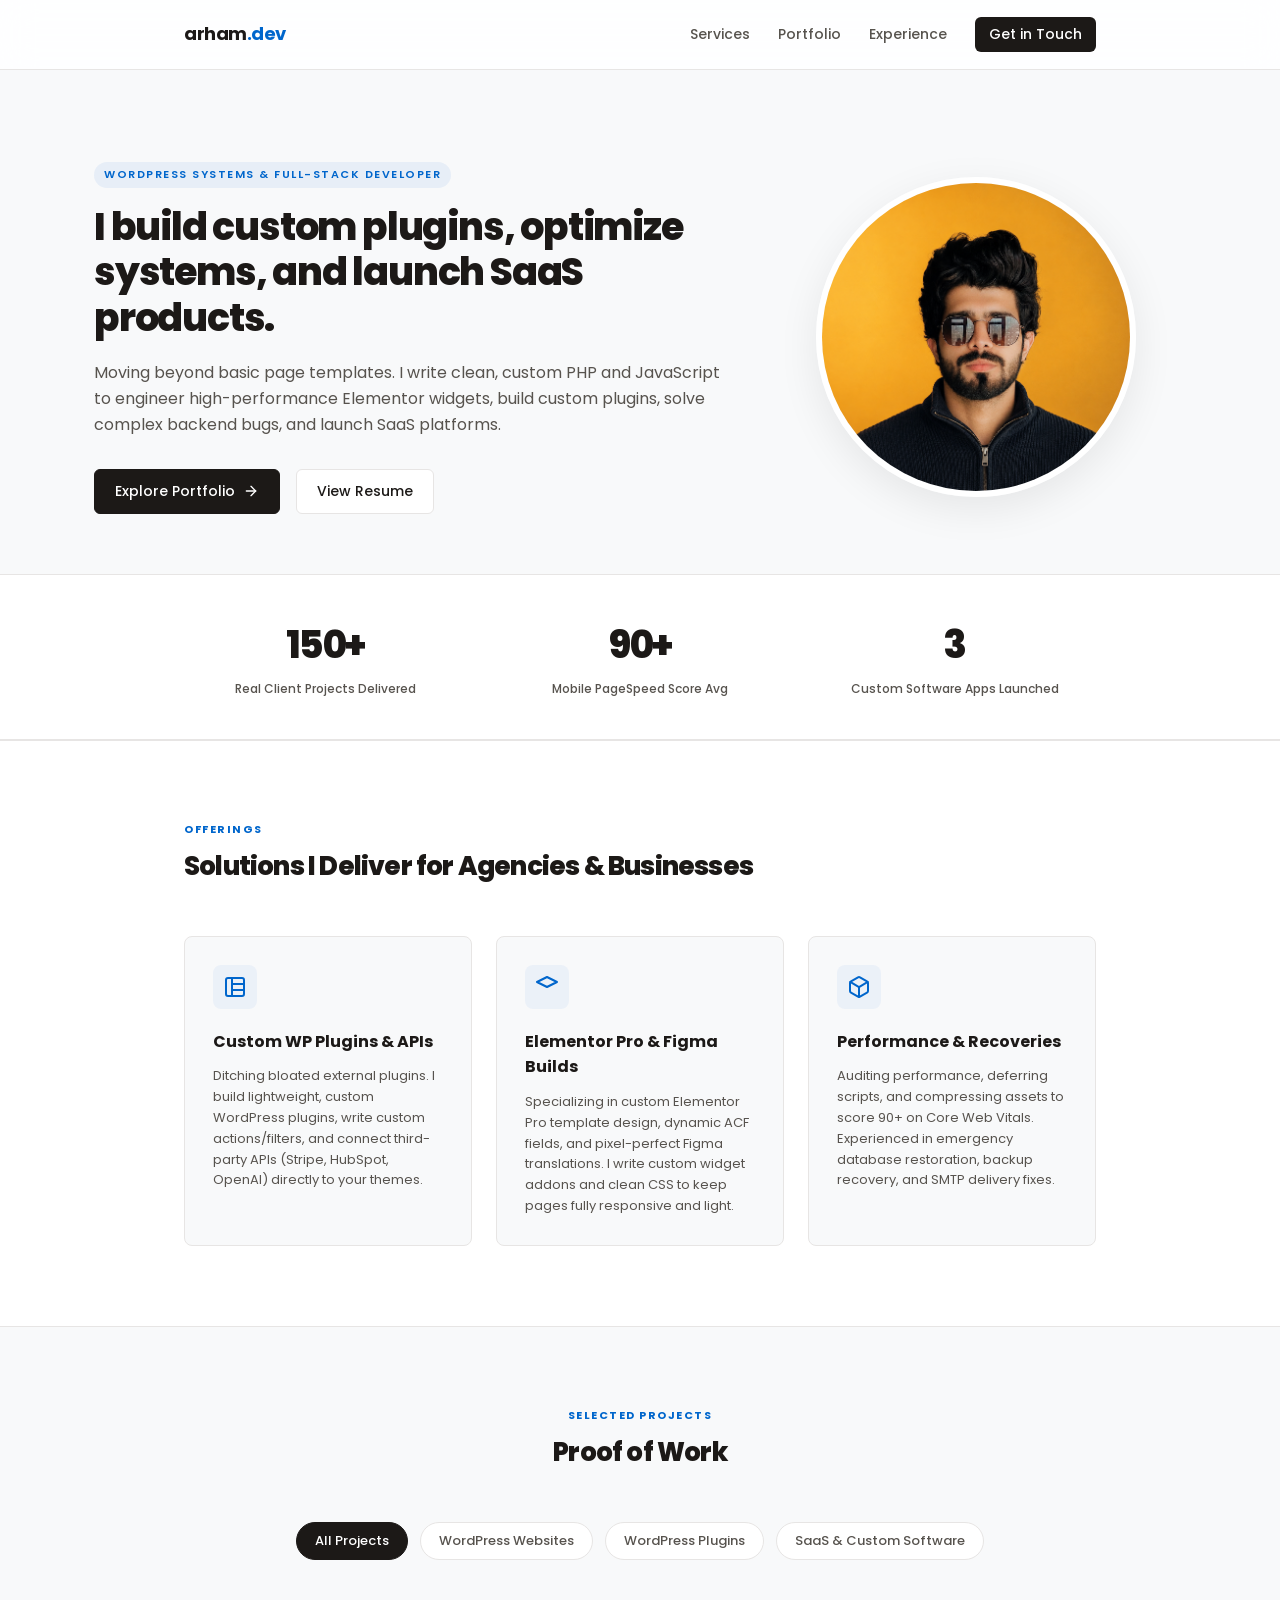
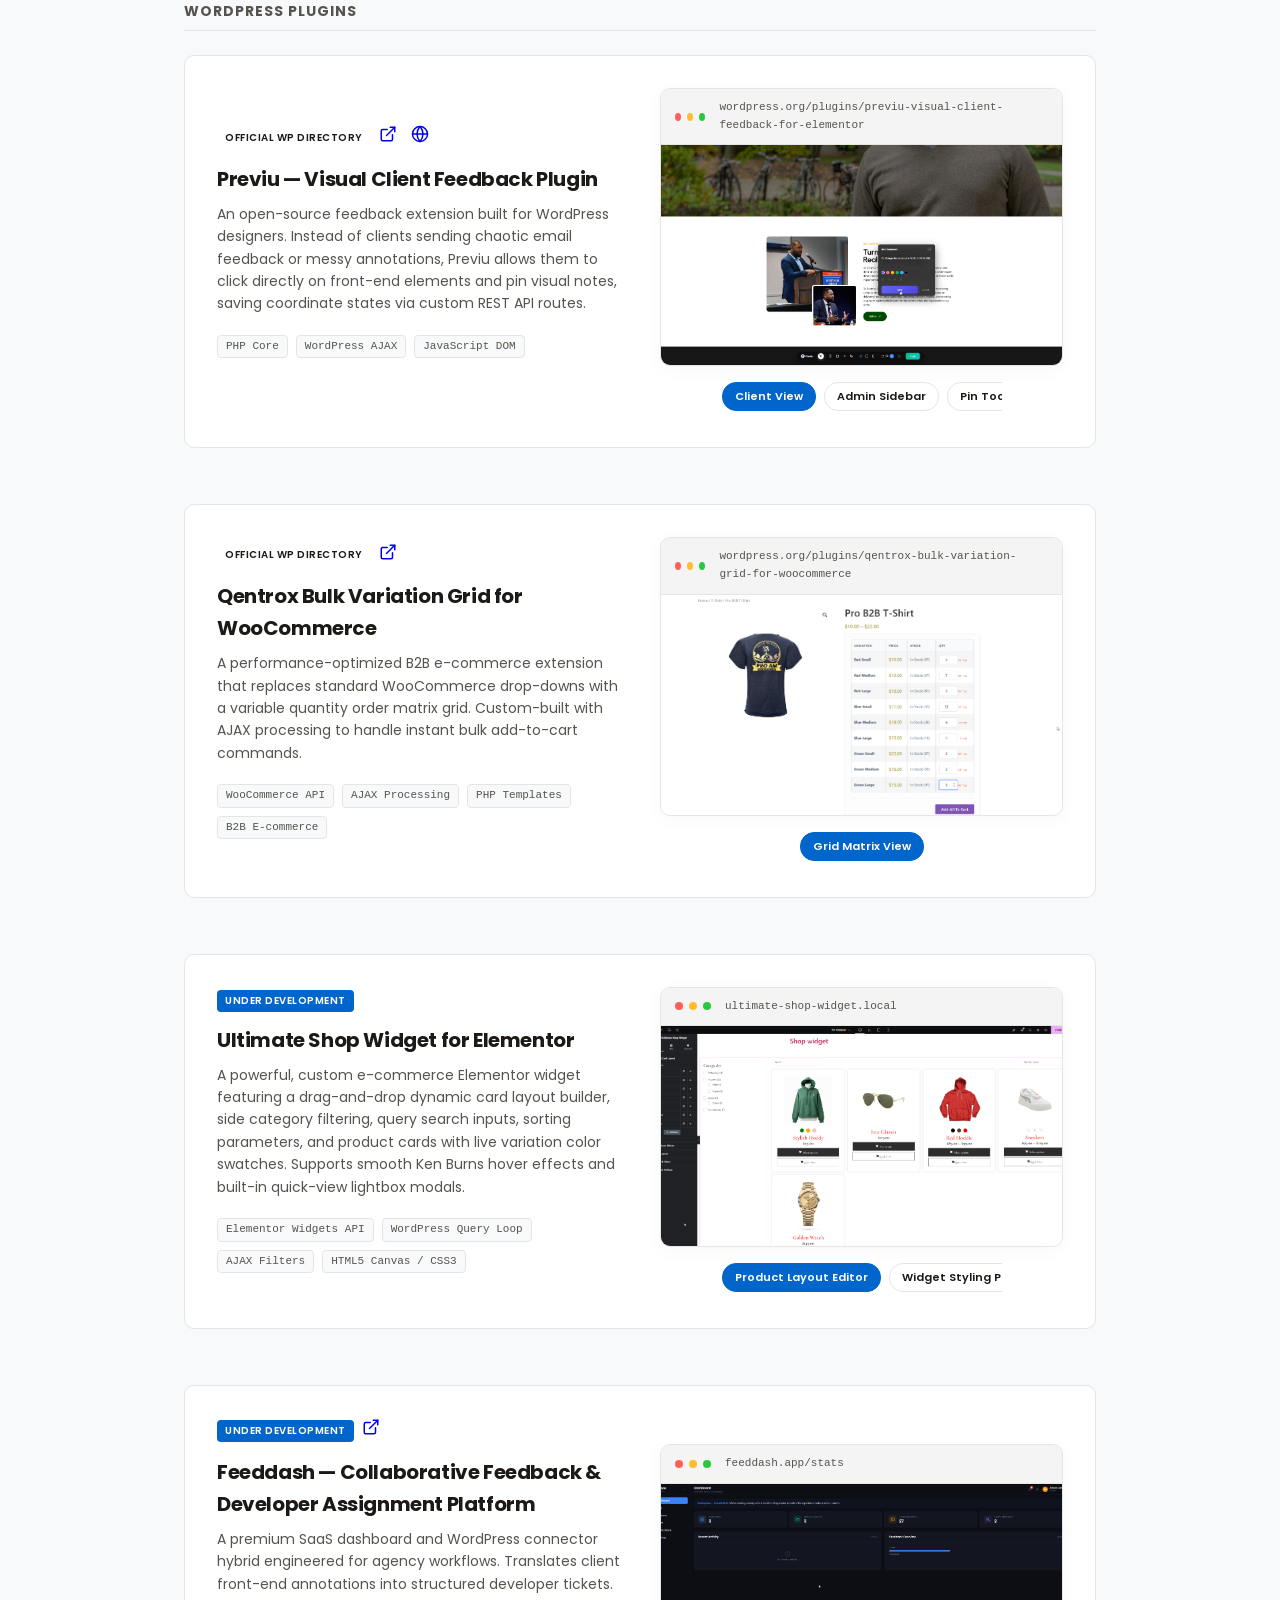
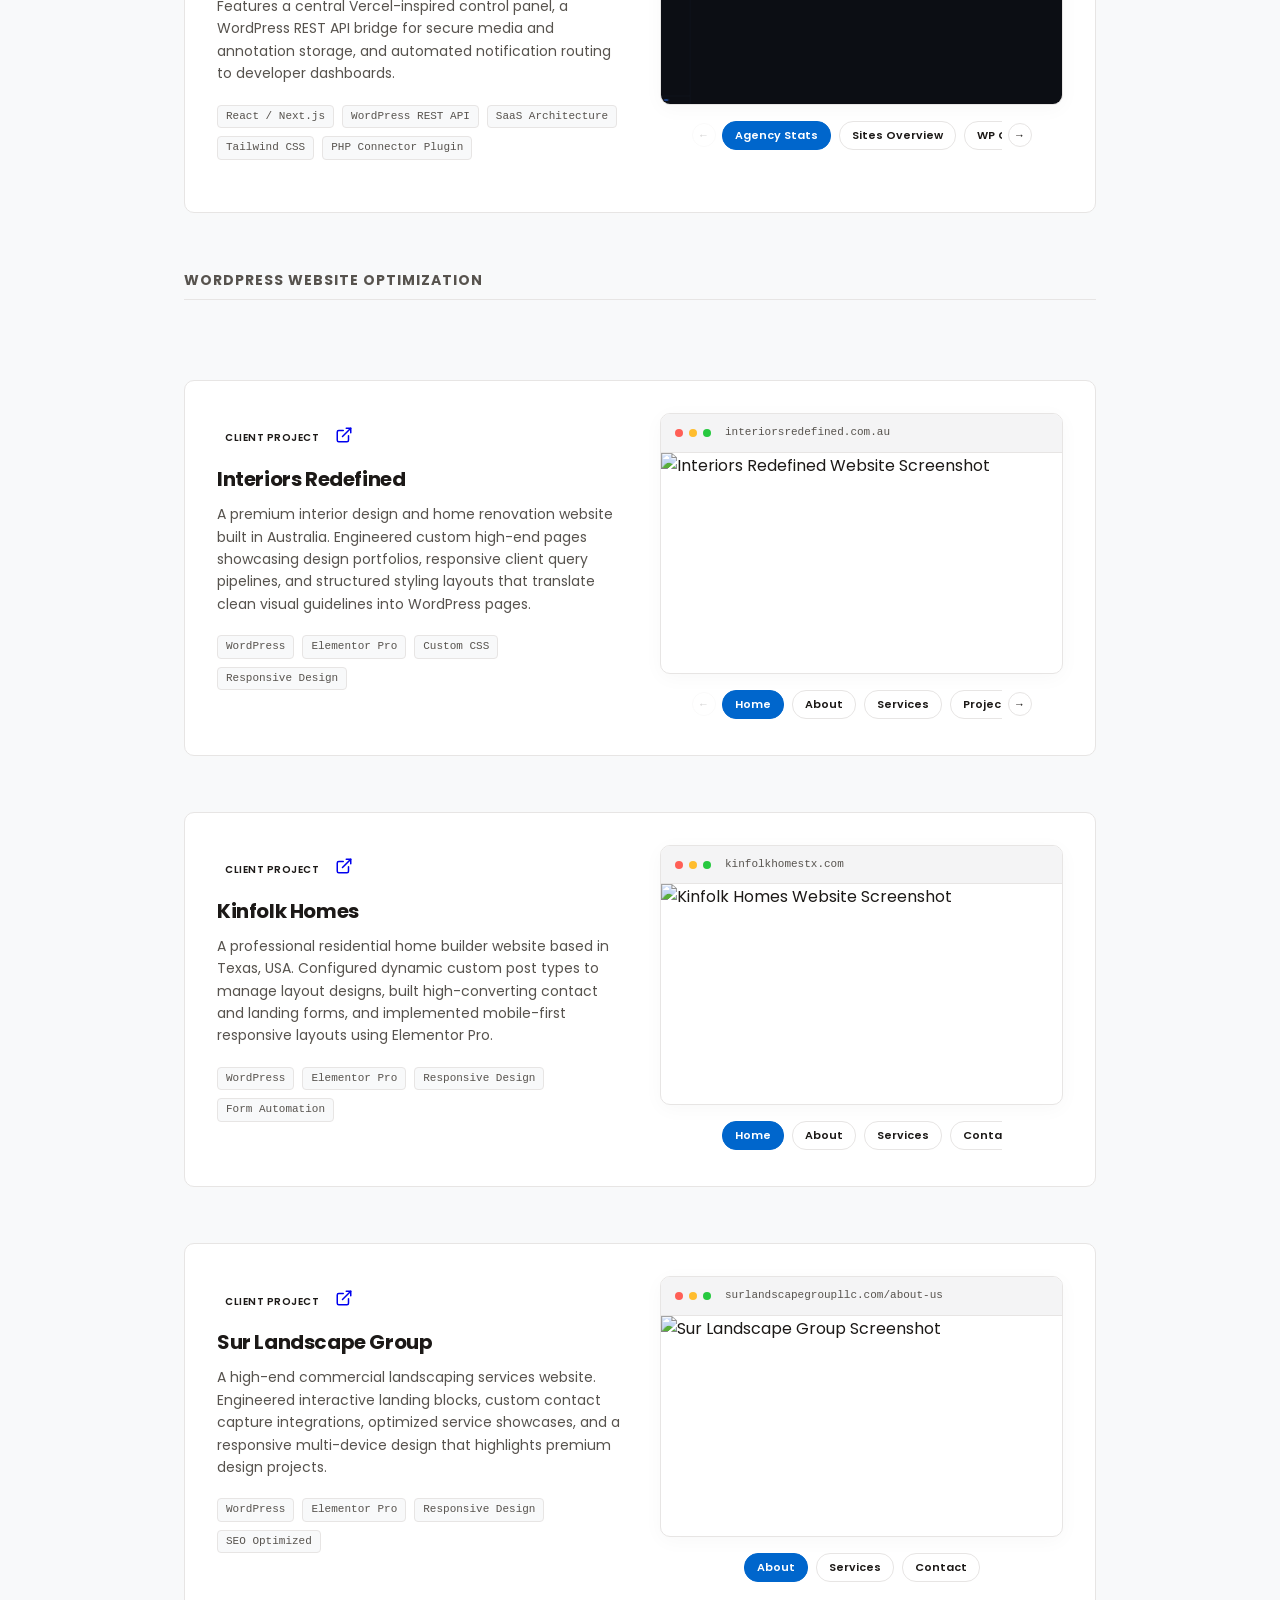
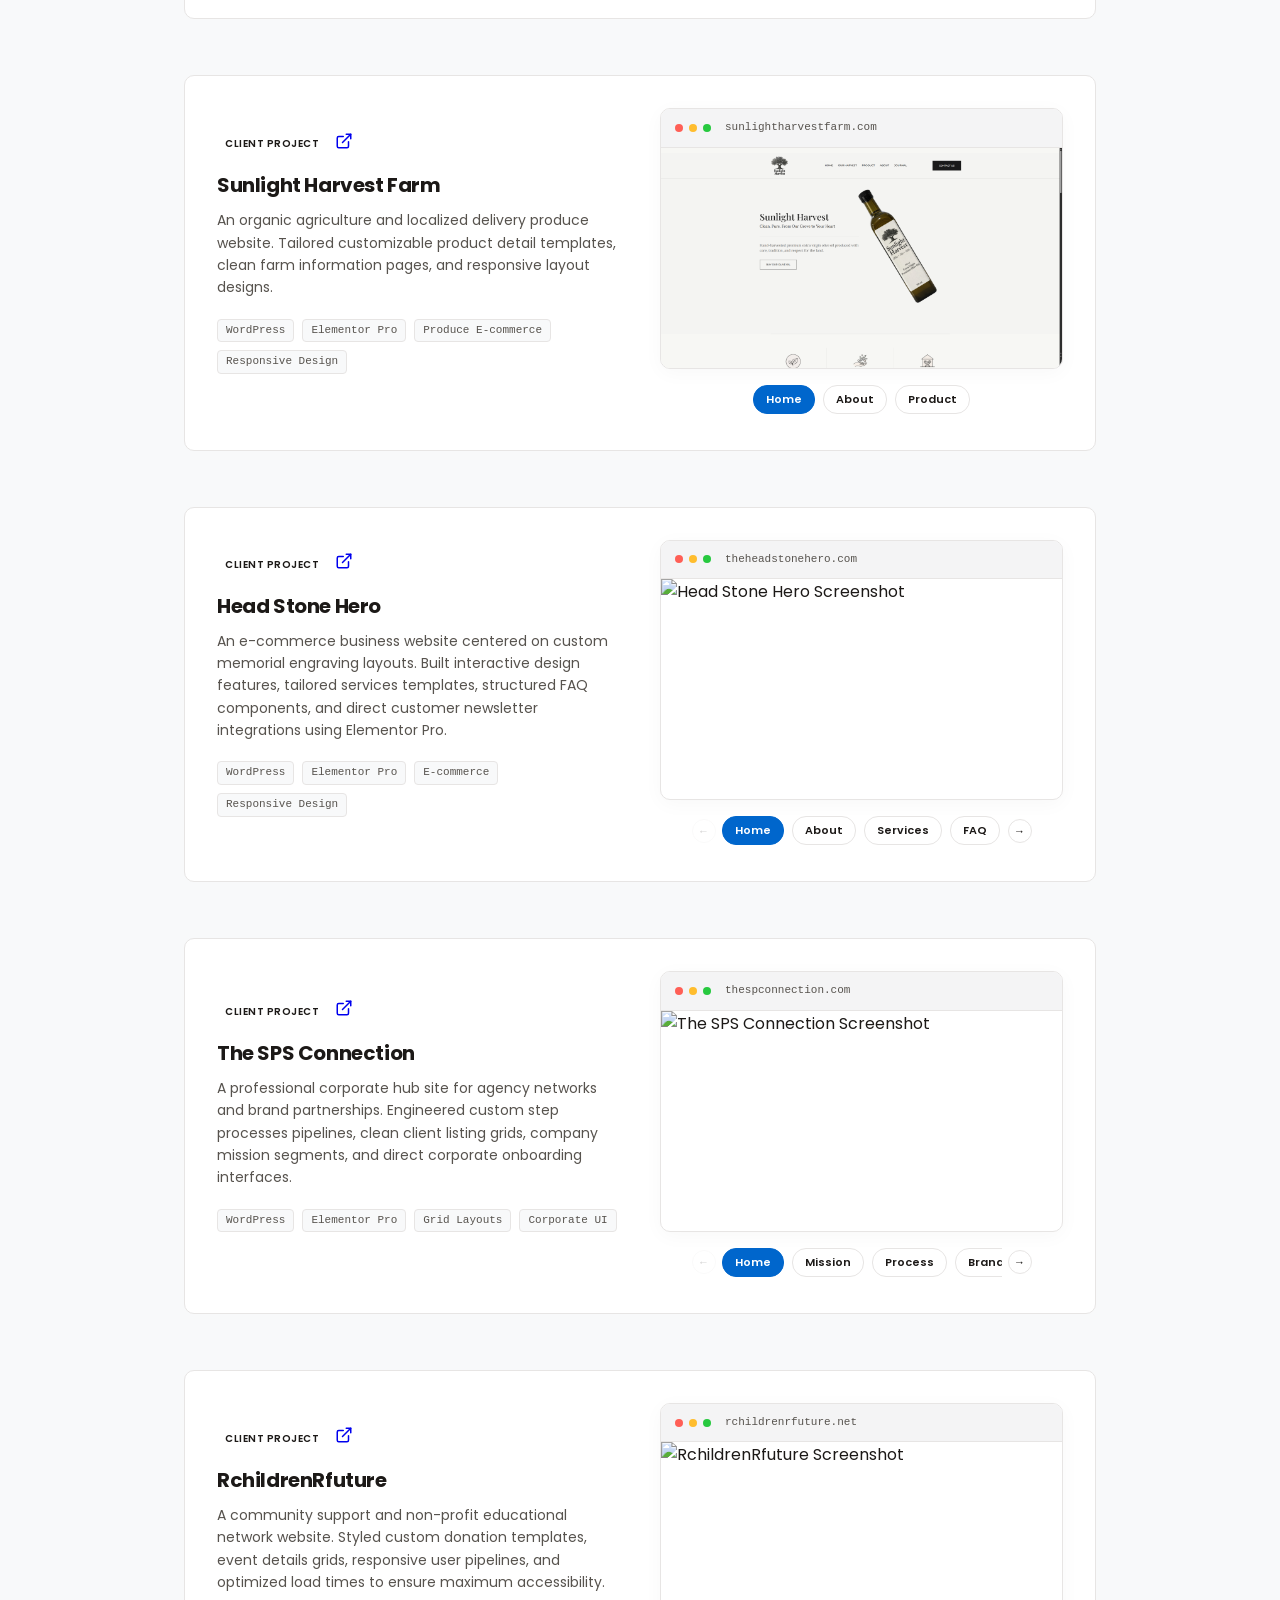
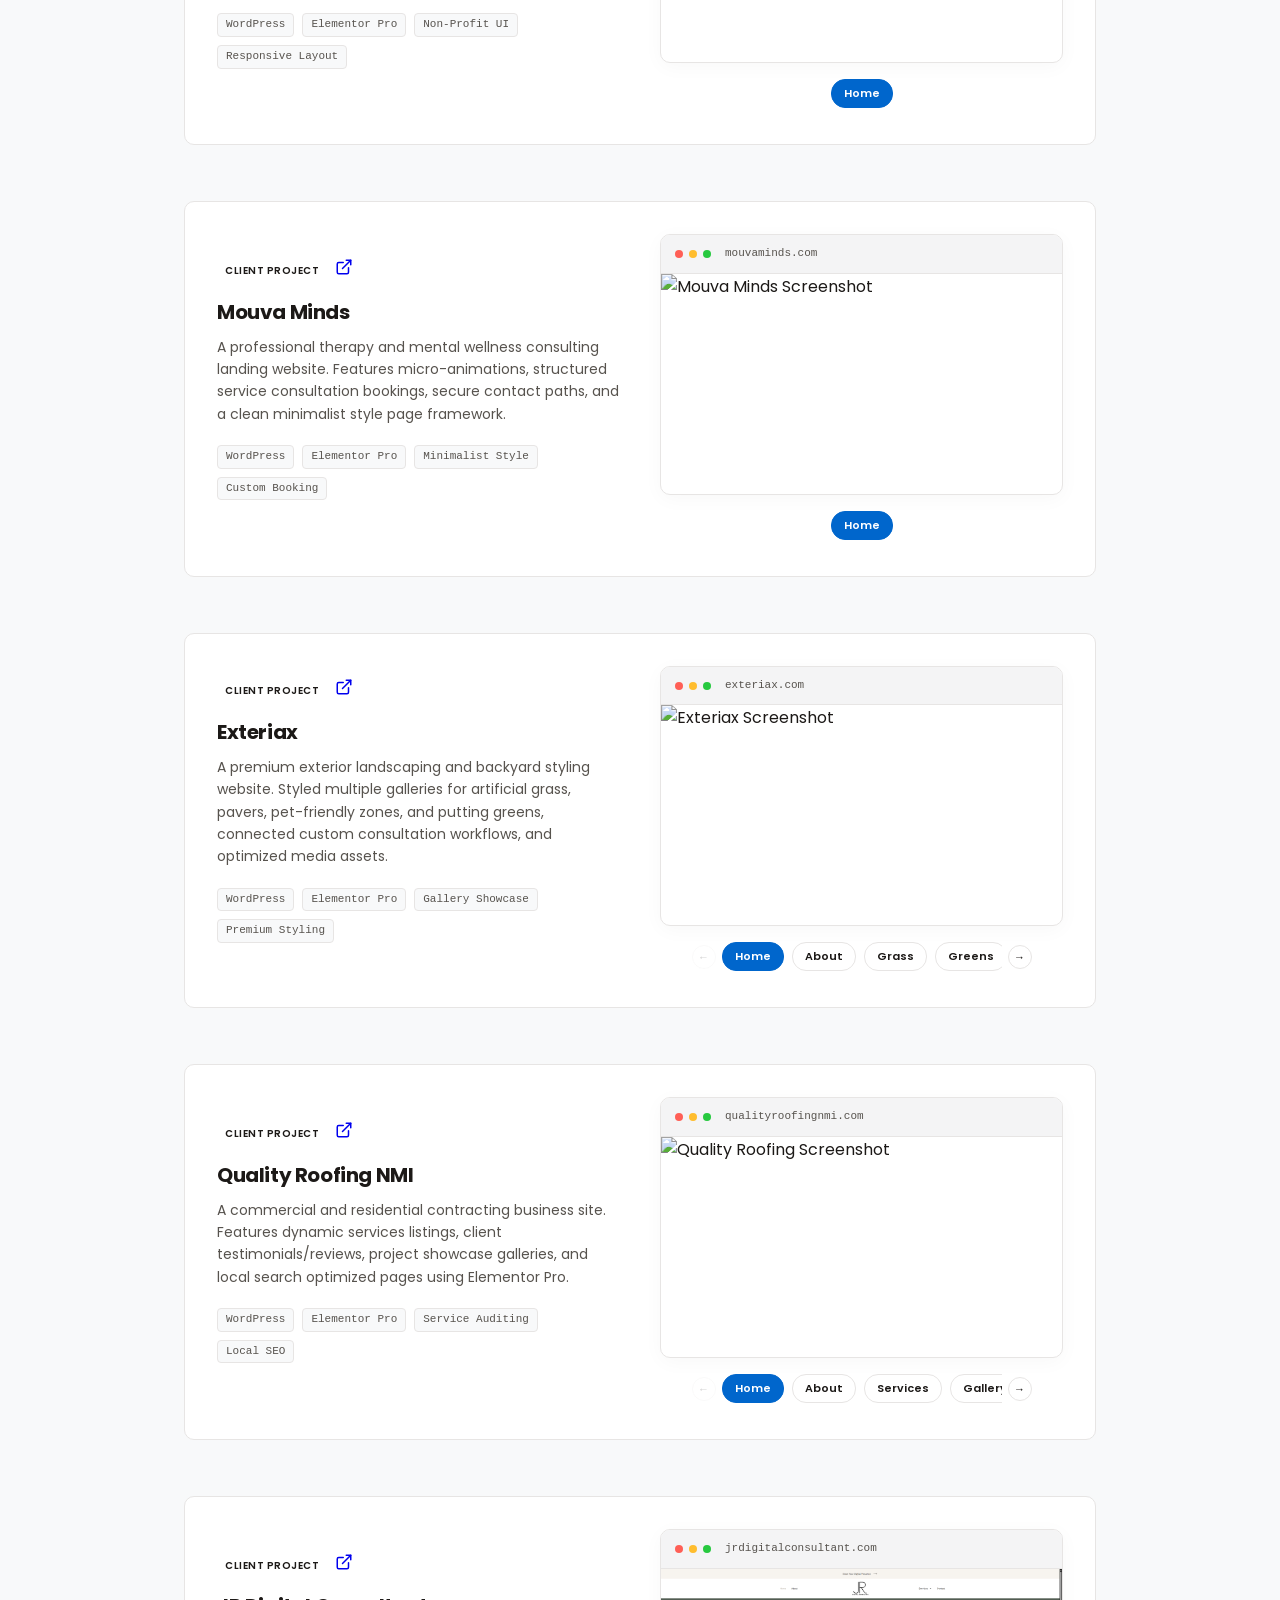
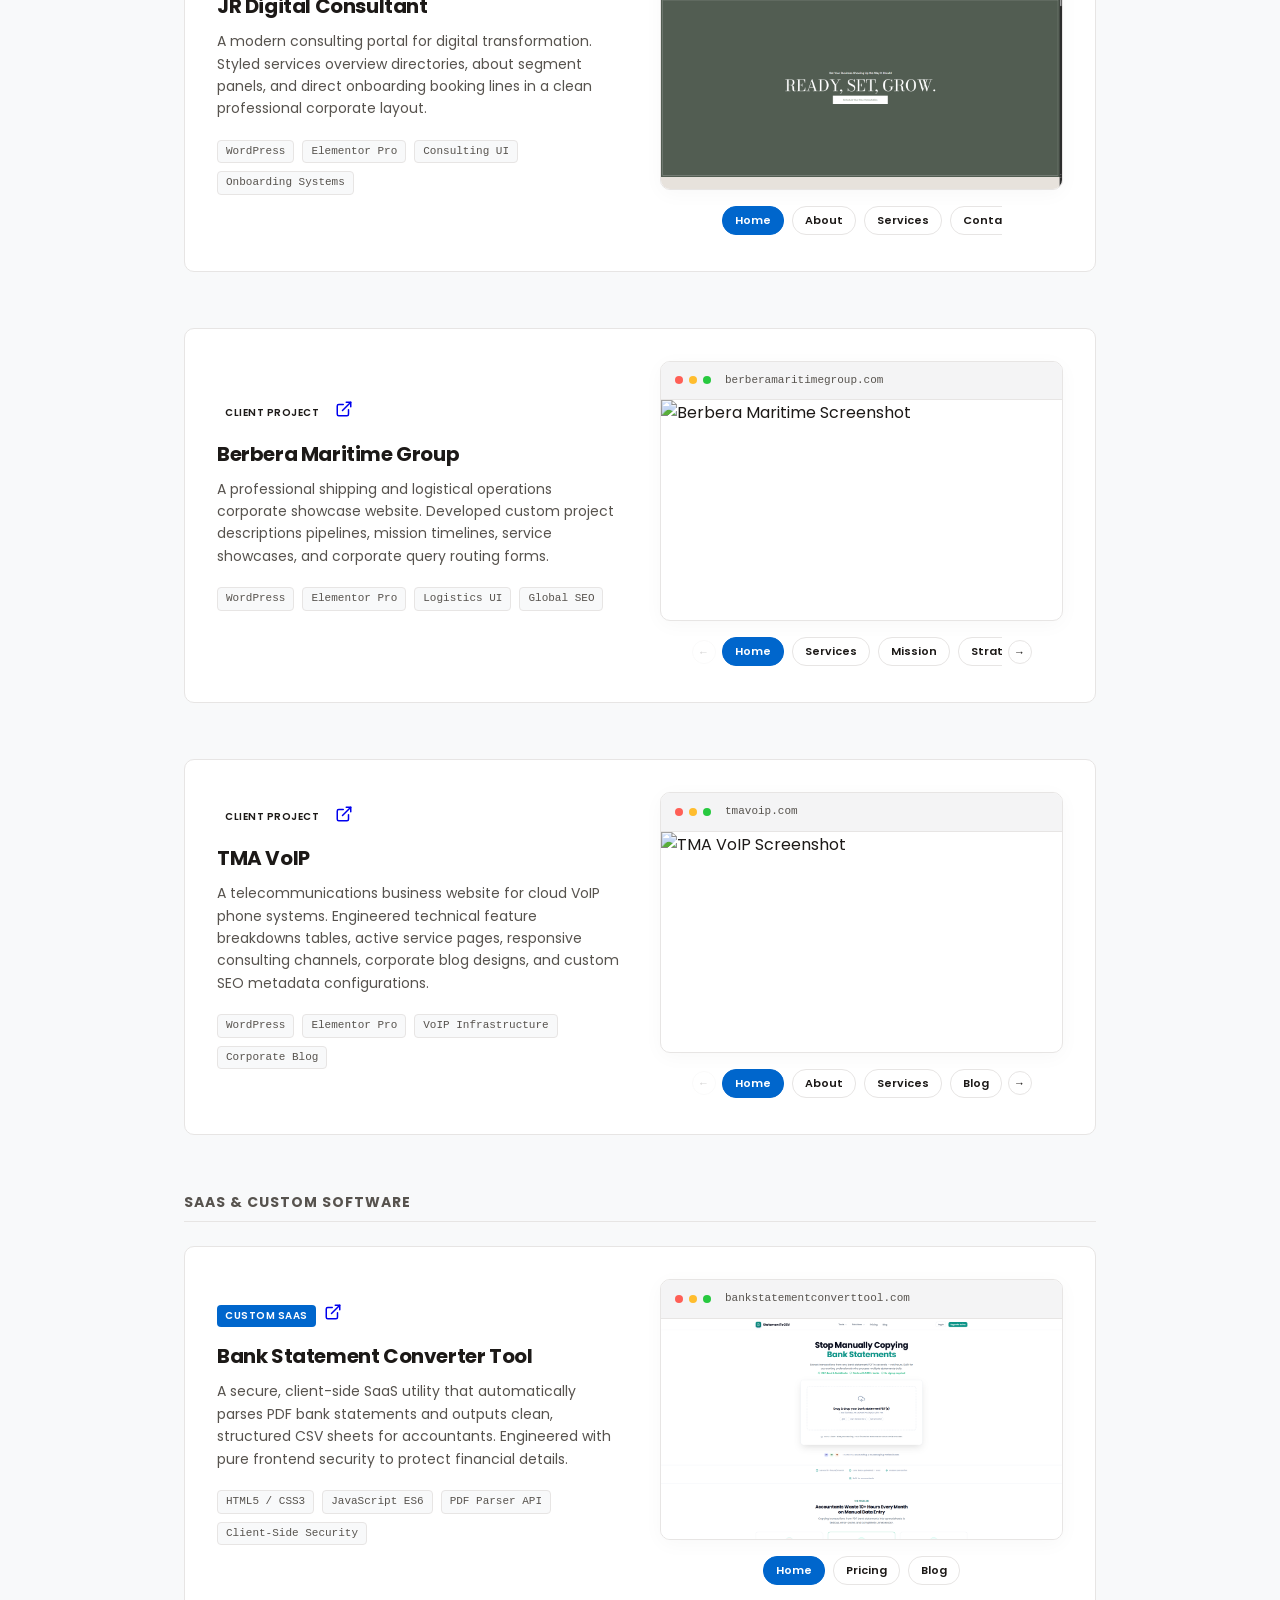
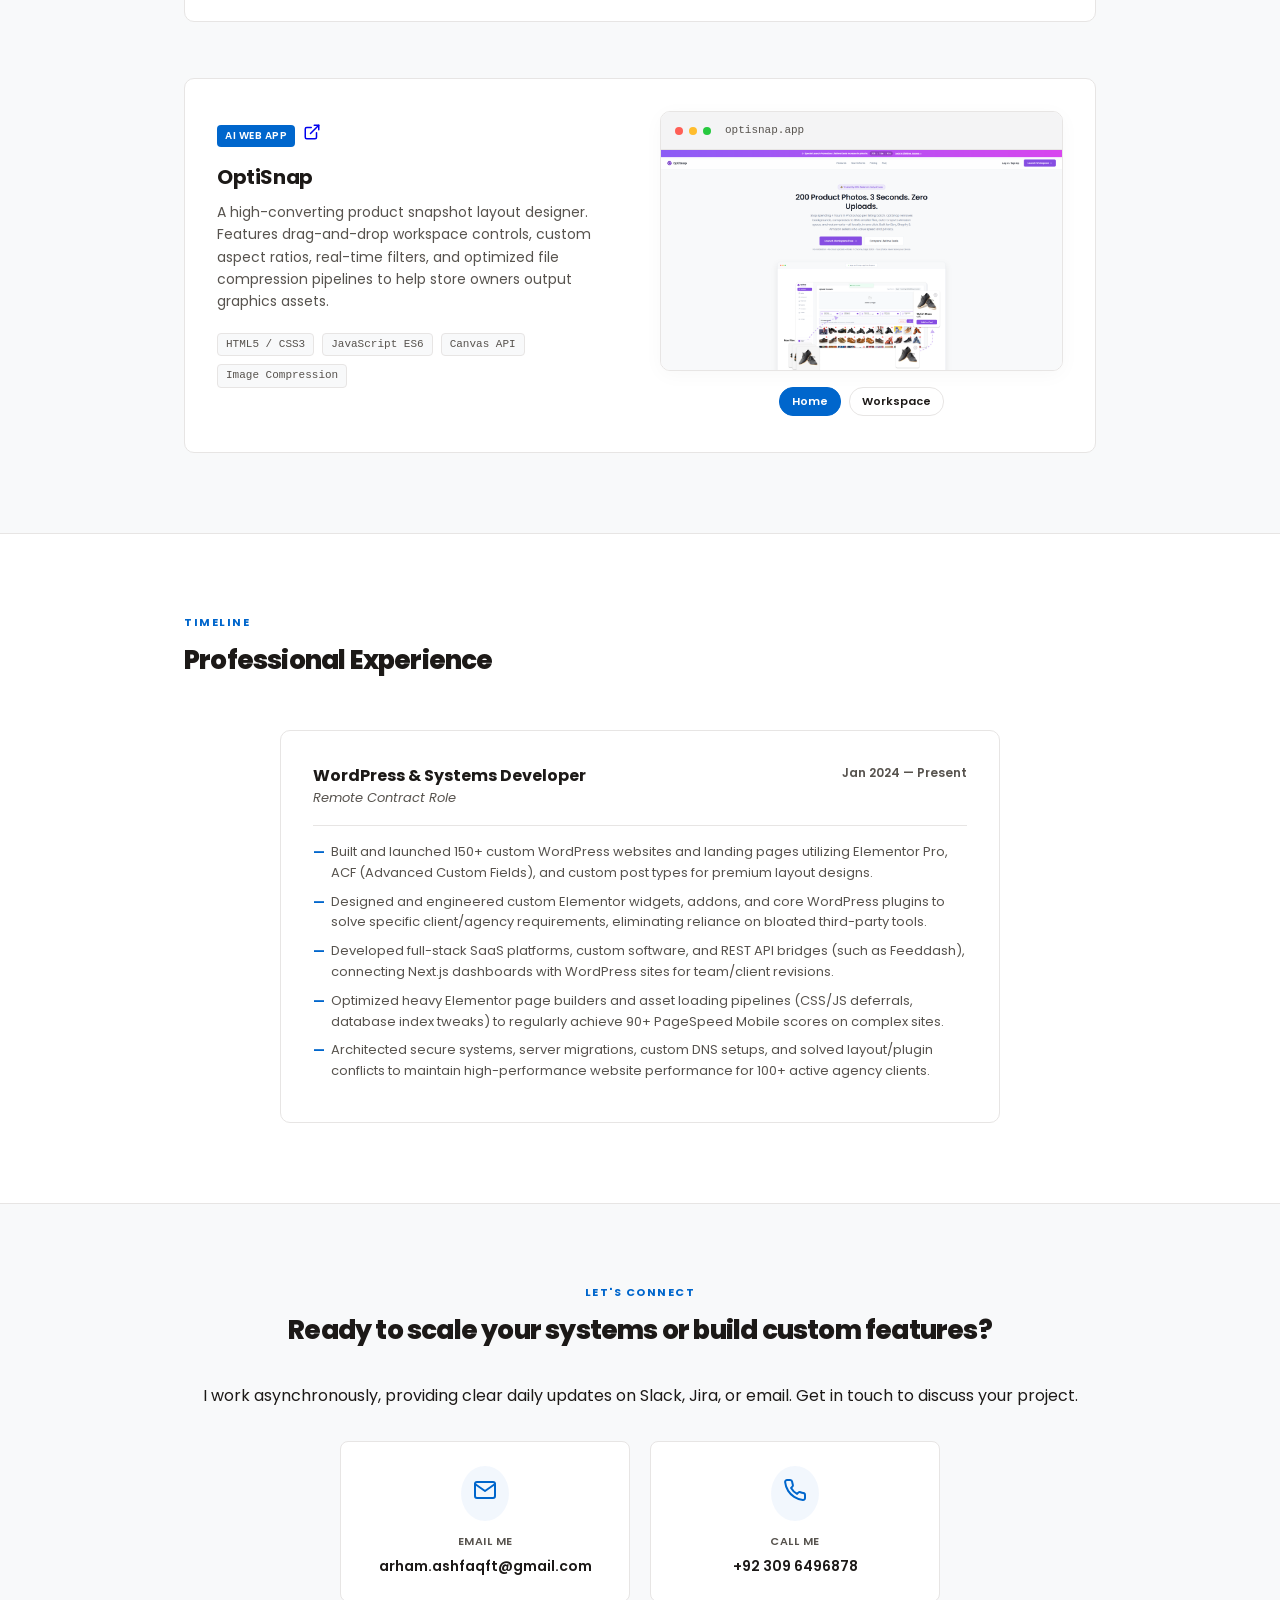
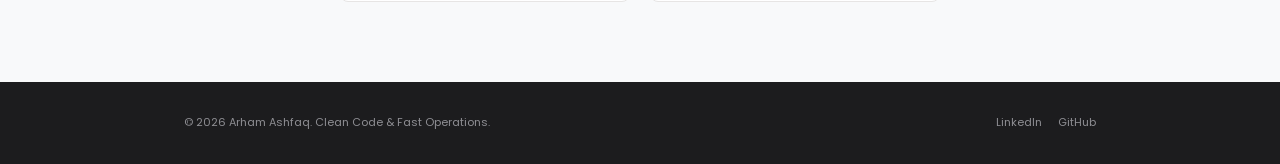
==== index.html @ 9fcca192 "Remove Etsy project card, make WordPress Websites tab #2, and update resume (Jan 2024 dates, Element" ====
<!DOCTYPE html>
<html lang="en">
<head>
    <meta charset="UTF-8">
    <meta name="viewport" content="width=device-width, initial-scale=1.0">
    <title>Arham Ashfaq — Full-Stack Developer & WordPress Engineer</title>
    <link rel="preconnect" href="https://fonts.googleapis.com">
    <link rel="preconnect" href="https://fonts.gstatic.com" crossorigin>
    <link href="https://fonts.googleapis.com/css2?family=Poppins:wght@300;400;500;600;700;800&display=swap" rel="stylesheet">
    <link rel="stylesheet" href="style.css">
    <script src="script.js" defer></script>
</head>
<body>

    <!-- Sticky Navbar -->
    <header class="navbar">
        <div class="nav-container">
            <a href="#" class="nav-logo">arham<span>.dev</span></a>
            <nav class="nav-links">
                <a href="#services">Services</a>
                <a href="#portfolio">Portfolio</a>
                <a href="#experience">Experience</a>
                <a href="#contact" class="btn-primary-nav">Get in Touch</a>
            </nav>
        </div>
    </header>

    <main>
        
        <!-- Hero Section -->
        <section class="hero-section">
            <div class="container hero-grid">
                <div class="hero-left">
                    <span class="hero-badge">WordPress Systems & Full-Stack Developer</span>
                    <h1 class="hero-title">I build custom plugins, optimize systems, and launch SaaS products.</h1>
                    <p class="hero-subtitle">
                        Moving beyond basic page templates. I write clean, custom PHP and JavaScript to engineer high-performance Elementor widgets, build custom plugins, solve complex backend bugs, and launch SaaS platforms.
                    </p>
                    <div class="hero-ctas">
                        <a href="#portfolio" class="btn-primary">
                            <span>Explore Portfolio</span>
                            <svg class="icon-arrow" width="16" height="16" viewBox="0 0 24 24" fill="none" stroke="currentColor" stroke-width="2" stroke-linecap="round" stroke-linejoin="round"><line x1="5" y1="12" x2="19" y2="12"></line><polyline points="12 5 19 12 12 19"></polyline></svg>
                        </a>
                        <a href="arham_resume.html" target="_blank" class="btn-secondary">
                            <span>View Resume</span>
                        </a>
                    </div>
                </div>
                <div class="hero-right">
                    <!-- Display Picture -->
                    <div class="hero-dp-container">
                        <img src="assets/dp-pro.png" alt="Arham Ashfaq" class="hero-dp">
                    </div>
                </div>
            </div>
        </section>

        <!-- Trust Stats Panel -->
        <section class="stats-section">
            <div class="container stats-grid">
                <div class="stat-card">
                    <span class="stat-num">150+</span>
                    <span class="stat-desc">Real Client Projects Delivered</span>
                </div>
                <div class="stat-card">
                    <span class="stat-num">90+</span>
                    <span class="stat-desc">Mobile PageSpeed Score Avg</span>
                </div>
                <div class="stat-card">
                    <span class="stat-num">3</span>
                    <span class="stat-desc">Custom Software Apps Launched</span>
                </div>
            </div>
        </section>

        <!-- Services Section -->
        <section id="services" class="section bg-light">
            <div class="container">
                <div class="section-header">
                    <span class="section-label">Offerings</span>
                    <h2 class="section-title">Solutions I Deliver for Agencies & Businesses</h2>
                </div>
                <div class="services-grid">
                    
                    <div class="service-card">
                        <div class="service-icon">
                            <svg width="24" height="24" viewBox="0 0 24 24" fill="none" stroke="currentColor" stroke-width="2" stroke-linecap="round" stroke-linejoin="round"><rect x="3" y="3" width="18" height="18" rx="2" ry="2"></rect><line x1="9" y1="3" x2="9" y2="21"></line><line x1="9" y1="9" x2="21" y2="9"></line><line x1="9" y1="15" x2="21" y2="15"></line></svg>
                        </div>
                        <h3>Custom WP Plugins & APIs</h3>
                        <p>Ditching bloated external plugins. I build lightweight, custom WordPress plugins, write custom actions/filters, and connect third-party APIs (Stripe, HubSpot, OpenAI) directly to your themes.</p>
                    </div>

                    <div class="service-card">
                        <div class="service-icon">
                            <svg width="24" height="24" viewBox="0 0 24 24" fill="none" stroke="currentColor" stroke-width="2" stroke-linecap="round" stroke-linejoin="round"><polygon points="12 2 2 7 12 12 22 7 12 2</polygon><polyline points="2 17 12 22 22 17"></polyline><polyline points="2 12 12 17 22 12"></polyline></svg>
                        </div>
                        <h3>Elementor Pro & Figma Builds</h3>
                        <p>Specializing in custom Elementor Pro template design, dynamic ACF fields, and pixel-perfect Figma translations. I write custom widget addons and clean CSS to keep pages fully responsive and light.</p>
                    </div>

                    <div class="service-card">
                        <div class="service-icon">
                            <svg width="24" height="24" viewBox="0 0 24 24" fill="none" stroke="currentColor" stroke-width="2" stroke-linecap="round" stroke-linejoin="round"><path d="M21 16V8a2 2 0 0 0-1-1.73l-7-4a2 2 0 0 0-2 0l-7 4A2 2 0 0 0 3 8v8a2 2 0 0 0 1 1.73l7 4a2 2 0 0 0 2 0l7-4A2 2 0 0 0 21 16z"></path><polyline points="3.27 6.96 12 12.01 20.73 6.96"></polyline><line x1="12" y1="22.08" x2="12" y2="12"></line></svg>
                        </div>
                        <h3>Performance & Recoveries</h3>
                        <p>Auditing performance, deferring scripts, and compressing assets to score 90+ on Core Web Vitals. Experienced in emergency database restoration, backup recovery, and SMTP delivery fixes.</p>
                    </div>

                </div>
            </div>
        </section>

        <!-- Portfolio Showcase Section -->
        <section id="portfolio" class="section">
            <div class="container">
                <div class="section-header text-center">
                    <span class="section-label">Selected Projects</span>
                    <h2 class="section-title">Proof of Work</h2>
                </div>

                <!-- Portfolio Category Tabs -->
                <div class="portfolio-tabs">
                    <button class="tab-btn active" data-tab="all">All Projects</button>
                    <button class="tab-btn" data-tab="websites">WordPress Websites</button>
                    <button class="tab-btn" data-tab="plugins">WordPress Plugins</button>
                    <button class="tab-btn" data-tab="custom">SaaS & Custom Software</button>
                </div>

                <!-- CATEGORY 1: WORDPRESS PLUGINS -->
                <div class="portfolio-item-wrapper" data-category="plugins">
                    <div class="portfolio-group">
                        <h3 class="group-title">WordPress Plugins</h3>
                        <div class="featured-project-card">
                            <div class="project-info">
                                <div class="project-badge-row">
                                    <span class="badge">Official WP Directory</span>
                                    <a href="https://wordpress.org/plugins/previu-visual-client-feedback-for-elementor/" target="_blank" class="project-link" title="WordPress.org Plugin Page" style="margin-right: 6px;">
                                        <svg width="18" height="18" viewBox="0 0 24 24" fill="none" stroke="currentColor" stroke-width="2" stroke-linecap="round" stroke-linejoin="round"><path d="M18 13v6a2 2 0 0 1-2 2H5a2 2 0 0 1-2-2V8a2 2 0 0 1 2-2h6"></path><polyline points="15 3 21 3 21 9"></polyline><line x1="10" y1="14" x2="21" y2="3"></line></svg>
                                    </a>
                                    <a href="https://plugin.usepreviu.com/" target="_blank" class="project-link" title="Official Plugin Website">
                                        <svg width="18" height="18" viewBox="0 0 24 24" fill="none" stroke="currentColor" stroke-width="2" stroke-linecap="round" stroke-linejoin="round"><circle cx="12" cy="12" r="10"></circle><line x1="2" y1="12" x2="22" y2="12"></line><path d="M12 2a15.3 15.3 0 0 1 4 10 15.3 15.3 0 0 1-4 10 15.3 15.3 0 0 1-4-10 15.3 15.3 0 0 1 4-10z"></path></svg>
                                    </a>
                                </div>
                                <h4 class="project-name">Previu — Visual Client Feedback Plugin</h4>
                                <p class="project-text">
                                    An open-source feedback extension built for WordPress designers. Instead of clients sending chaotic email feedback or messy annotations, Previu allows them to click directly on front-end elements and pin visual notes, saving coordinate states via custom REST API routes.
                                </p>
                                <div class="project-skills">
                                    <span>PHP Core</span>
                                    <span>WordPress AJAX</span>
                                    <span>JavaScript DOM</span>
                                </div>
                            </div>
                            <div class="project-visual">
                                <div class="browser-mockup">
                                    <div class="browser-bar">
                                        <span class="dot red"></span>
                                        <span class="dot yellow"></span>
                                        <span class="dot green"></span>
                                        <span class="browser-title" id="previu-browser-title">wordpress.org/plugins/previu-visual-client-feedback-for-elementor</span>
                                    </div>
                                    <div class="browser-body no-padding">
                                        <img src="assets/Previu-plugin/Image 1 - Client adding annotation (1).jpg" alt="Previu Plugin Annotation Screenshot" class="project-screenshot scrollable-lightbox-trigger" id="previu-img" data-url="wordpress.org/plugins/previu-visual-client-feedback-for-elementor">
                                    </div>
                                </div>
                                <!-- Page Switcher -->
                                <div class="switcher-wrapper">
                                    <button class="switcher-arrow prev" data-dir="left" disabled>&larr;</button>
                                    <div class="screenshot-switcher">
                                        <button class="switcher-btn active" data-target="previu-img" data-title="wordpress.org/plugins/previu-visual-client-feedback-for-elementor" data-src="assets/Previu-plugin/Image 1 - Client adding annotation (1).jpg">Client View</button>
                                        <button class="switcher-btn" data-target="previu-img" data-title="previu.local/wp-admin/feedback" data-src="assets/Previu-plugin/Image 2 - Dev receives in the sidebar.jpg">Admin Sidebar</button>
                                        <button class="switcher-btn" data-target="previu-img" data-title="previu.local/feedback-hover" data-src="assets/Previu-plugin/3.png">Pin Tooltip</button>
                                        <button class="switcher-btn" data-target="previu-img" data-title="previu.local/wp-admin/resolve" data-src="assets/Previu-plugin/4 - Mark resolve when completed.png">Resolving Tasks</button>
                                    </div>
                                    <button class="switcher-arrow next" data-dir="right">&rarr;</button>
                                </div>
                            </div>
                        </div>
                        <!-- Qentrox Bulk Variation Grid -->
                        <div class="featured-project-card margin-top-lg">
                            <div class="project-info">
                                <div class="project-badge-row">
                                    <span class="badge">Official WP Directory</span>
                                    <a href="https://wordpress.org/plugins/qentrox-bulk-variation-grid-for-woocommerce/" target="_blank" class="project-link" title="WordPress.org Plugin Page">
                                        <svg width="18" height="18" viewBox="0 0 24 24" fill="none" stroke="currentColor" stroke-width="2" stroke-linecap="round" stroke-linejoin="round"><path d="M18 13v6a2 2 0 0 1-2 2H5a2 2 0 0 1-2-2V8a2 2 0 0 1 2-2h6"></path><polyline points="15 3 21 3 21 9"></polyline><line x1="10" y1="14" x2="21" y2="3"></line></svg>
                                    </a>
                                </div>
                                <h4 class="project-name">Qentrox Bulk Variation Grid for WooCommerce</h4>
                                <p class="project-text">
                                    A performance-optimized B2B e-commerce extension that replaces standard WooCommerce drop-downs with a variable quantity order matrix grid. Custom-built with AJAX processing to handle instant bulk add-to-cart commands.
                                </p>
                                <div class="project-skills">
                                    <span>WooCommerce API</span>
                                    <span>AJAX Processing</span>
                                    <span>PHP Templates</span>
                                    <span>B2B E-commerce</span>
                                </div>
                            </div>
                            <div class="project-visual">
                                <div class="browser-mockup">
                                    <div class="browser-bar">
                                        <span class="dot red"></span>
                                        <span class="dot yellow"></span>
                                        <span class="dot green"></span>
                                        <span class="browser-title" id="qentrox-browser-title">wordpress.org/plugins/qentrox-bulk-variation-grid-for-woocommerce</span>
                                    </div>
                                    <div class="browser-body no-padding">
                                        <img src="assets/Bulk-variation-Grid-Plugin/image1.png" alt="Qentrox WooCommerce Screenshot" class="project-screenshot scrollable-lightbox-trigger" id="qentrox-img" data-url="wordpress.org/plugins/qentrox-bulk-variation-grid-for-woocommerce">
                                    </div>
                                </div>
                                <!-- Page Switcher -->
                                <div class="switcher-wrapper">
                                    <button class="switcher-arrow prev" data-dir="left" disabled>&larr;</button>
                                    <div class="screenshot-switcher">
                                        <button class="switcher-btn active" data-target="qentrox-img" data-title="wordpress.org/plugins/qentrox-bulk-variation-grid-for-woocommerce" data-src="assets/Bulk-variation-Grid-Plugin/image1.png">Grid Matrix View</button>
                                    </div>
                                    <button class="switcher-arrow next" data-dir="right" disabled>&rarr;</button>
                                </div>
                            </div>
                        </div>

                        <!-- Ultimate Shop Widget -->
                        <div class="featured-project-card margin-top-lg">
                            <div class="project-info">
                                <div class="project-badge-row">
                                    <span class="badge highlight">Under Development</span>
                                </div>
                                <h4 class="project-name">Ultimate Shop Widget for Elementor</h4>
                                <p class="project-text">
                                    A powerful, custom e-commerce Elementor widget featuring a drag-and-drop dynamic card layout builder, side category filtering, query search inputs, sorting parameters, and product cards with live variation color swatches. Supports smooth Ken Burns hover effects and built-in quick-view lightbox modals.
                                </p>
                                <div class="project-skills">
                                    <span>Elementor Widgets API</span>
                                    <span>WordPress Query Loop</span>
                                    <span>AJAX Filters</span>
                                    <span>HTML5 Canvas / CSS3</span>
                                </div>
                            </div>
                            <div class="project-visual">
                                <div class="browser-mockup">
                                    <div class="browser-bar">
                                        <span class="dot red"></span>
                                        <span class="dot yellow"></span>
                                        <span class="dot green"></span>
                                        <span class="browser-title" id="ultimate-browser-title">ultimate-shop-widget.local</span>
                                    </div>
                                    <div class="browser-body no-padding">
                                        <img src="assets/Ultimate-Shop-Widget/iimage-1.png" alt="Ultimate Shop Widget Screenshot" class="project-screenshot scrollable-lightbox-trigger" id="ultimate-img" data-url="ultimate-shop-widget.local">
                                    </div>
                                </div>
                                <!-- Page Switcher -->
                                <div class="switcher-wrapper">
                                    <button class="switcher-arrow prev" data-dir="left" disabled>&larr;</button>
                                    <div class="screenshot-switcher">
                                        <button class="switcher-btn active" data-target="ultimate-img" data-title="ultimate-shop-widget.local/editor" data-src="assets/Ultimate-Shop-Widget/iimage-1.png">Product Layout Editor</button>
                                        <button class="switcher-btn" data-target="ultimate-img" data-title="ultimate-shop-widget.local/styling" data-src="assets/Ultimate-Shop-Widget/image-2.png">Widget Styling Panels</button>
                                    </div>
                                    <button class="switcher-arrow next" data-dir="right" disabled>&rarr;</button>
                                </div>
                            </div>
                        </div>

                        <!-- Feeddash -->
                        <div class="featured-project-card margin-top-lg">
                            <div class="project-info">
                                <div class="project-badge-row">
                                    <span class="badge highlight">Under Development</span>
                                    <a href="https://www.feeddash.app/" target="_blank" class="project-link" title="Feeddash App Website">
                                        <svg width="18" height="18" viewBox="0 0 24 24" fill="none" stroke="currentColor" stroke-width="2" stroke-linecap="round" stroke-linejoin="round"><path d="M18 13v6a2 2 0 0 1-2 2H5a2 2 0 0 1-2-2V8a2 2 0 0 1 2-2h6"></path><polyline points="15 3 21 3 21 9"></polyline><line x1="10" y1="14" x2="21" y2="3"></line></svg>
                                    </a>
                                </div>
                                <h4 class="project-name">Feeddash — Collaborative Feedback & Developer Assignment Platform</h4>
                                <p class="project-text">
                                    A premium SaaS dashboard and WordPress connector hybrid engineered for agency workflows. Translates client front-end annotations into structured developer tickets. Features a central Vercel-inspired control panel, a WordPress REST API bridge for secure media and annotation storage, and automated notification routing to developer dashboards.
                                </p>
                                <div class="project-skills">
                                    <span>React / Next.js</span>
                                    <span>WordPress REST API</span>
                                    <span>SaaS Architecture</span>
                                    <span>Tailwind CSS</span>
                                    <span>PHP Connector Plugin</span>
                                </div>
                            </div>
                            <div class="project-visual">
                                <div class="browser-mockup">
                                    <div class="browser-bar">
                                        <span class="dot red"></span>
                                        <span class="dot yellow"></span>
                                        <span class="dot green"></span>
                                        <span class="browser-title" id="feeddash-browser-title">feeddash.app/stats</span>
                                    </div>
                                    <div class="browser-body no-padding">
                                        <img src="assets/Feeddash/1 - Stats tab.png" alt="Feeddash SaaS Stats Dashboard" class="project-screenshot scrollable-lightbox-trigger" id="feeddash-img" data-url="feeddash.app/stats">
                                    </div>
                                </div>
                                <!-- Page Switcher -->
                                <div class="switcher-wrapper">
                                    <button class="switcher-arrow prev" data-dir="left" disabled>&larr;</button>
                                    <div class="screenshot-switcher">
                                        <button class="switcher-btn active" data-target="feeddash-img" data-title="feeddash.app/stats" data-src="assets/Feeddash/1 - Stats tab.png">Agency Stats</button>
                                        <button class="switcher-btn" data-target="feeddash-img" data-title="feeddash.app/sites" data-src="assets/Feeddash/2 - Added sites tab.png">Sites Overview</button>
                                        <button class="switcher-btn" data-target="feeddash-img" data-title="myclient-site.com/wp-admin/feeddash-settings" data-src="assets/Feeddash/7 - connector plugin settings.png">WP Connector</button>
                                        <button class="switcher-btn" data-target="feeddash-img" data-title="feeddash.app/assign-dev" data-src="assets/Feeddash/11 - Choose dev from the list to assign.png">Assign Developer</button>
                                        <button class="switcher-btn" data-target="feeddash-img" data-title="feeddash.app/dev-dashboard" data-src="assets/Feeddash/12 - Devs receives notification is his own dashbaord.png">Developer Dashboard</button>
                                    </div>
                                    <button class="switcher-arrow next" data-dir="right">&rarr;</button>
                                </div>
                            </div>
                        </div>
                    </div>
                </div>

                <!-- CATEGORY 2: WORDPRESS WEBSITES -->
                <div class="portfolio-item-wrapper" data-category="websites">
                    <div class="portfolio-group margin-top-lg">
                        <h3 class="group-title">WordPress Website Optimization</h3>
                        <!-- Interiors Redefined Website Project -->
                        <div class="featured-project-card margin-top-lg">
                            <div class="project-info">
                                <div class="project-badge-row">
                                    <span class="badge">Client Project</span>
                                    <a href="https://interiorsredefined.com.au/" target="_blank" class="project-link">
                                        <svg width="18" height="18" viewBox="0 0 24 24" fill="none" stroke="currentColor" stroke-width="2" stroke-linecap="round" stroke-linejoin="round"><path d="M18 13v6a2 2 0 0 1-2 2H5a2 2 0 0 1-2-2V8a2 2 0 0 1 2-2h6"></path><polyline points="15 3 21 3 21 9"></polyline><line x1="10" y1="14" x2="21" y2="3"></line></svg>
                                    </a>
                                </div>
                                <h4 class="project-name">Interiors Redefined</h4>
                                <p class="project-text">
                                    A premium interior design and home renovation website built in Australia. Engineered custom high-end pages showcasing design portfolios, responsive client query pipelines, and structured styling layouts that translate clean visual guidelines into WordPress pages.
                                </p>
                                <div class="project-skills">
                                    <span>WordPress</span>
                                    <span>Elementor Pro</span>
                                    <span>Custom CSS</span>
                                    <span>Responsive Design</span>
                                </div>
                            </div>
                            <div class="project-visual">
                                <div class="browser-mockup">
                                    <div class="browser-bar">
                                        <span class="dot red"></span>
                                        <span class="dot yellow"></span>
                                        <span class="dot green"></span>
                                        <span class="browser-title" id="interiors-browser-title">interiorsredefined.com.au</span>
                                    </div>
                                    <div class="browser-body no-padding">
                                        <img src="assets/interiors-redefined/home.png" alt="Interiors Redefined Website Screenshot" class="project-screenshot scrollable-lightbox-trigger" id="interiors-redefined-img" data-url="interiorsredefined.com.au">
                                    </div>
                                </div>
                                <!-- Page Switcher -->
                                <div class="switcher-wrapper">
                                    <button class="switcher-arrow prev" data-dir="left" disabled>&larr;</button>
                                    <div class="screenshot-switcher">
                                        <button class="switcher-btn active" data-target="interiors-redefined-img" data-title="interiorsredefined.com.au" data-src="assets/interiors-redefined/home.png">Home</button>
                                        <button class="switcher-btn" data-target="interiors-redefined-img" data-title="interiorsredefined.com.au/about-us" data-src="assets/interiors-redefined/about-us.png">About</button>
                                        <button class="switcher-btn" data-target="interiors-redefined-img" data-title="interiorsredefined.com.au/services" data-src="assets/interiors-redefined/services.png">Services</button>
                                        <button class="switcher-btn" data-target="interiors-redefined-img" data-title="interiorsredefined.com.au/projects" data-src="assets/interiors-redefined/projects.png">Projects</button>
                                        <button class="switcher-btn" data-target="interiors-redefined-img" data-title="interiorsredefined.com.au/process" data-src="assets/interiors-redefined/process.png">Process</button>
                                        <button class="switcher-btn" data-target="interiors-redefined-img" data-title="interiorsredefined.com.au/contact-us" data-src="assets/interiors-redefined/contact-us.png">Contact</button>
                                    </div>
                                    <button class="switcher-arrow next" data-dir="right">&rarr;</button>
                                </div>
                            </div>
                        </div>

                        <!-- Kinfolk Homes Website Project -->
                        <div class="featured-project-card margin-top-lg">
                            <div class="project-info">
                                <div class="project-badge-row">
                                    <span class="badge">Client Project</span>
                                    <a href="https://kinfolkhomestx.com/" target="_blank" class="project-link">
                                        <svg width="18" height="18" viewBox="0 0 24 24" fill="none" stroke="currentColor" stroke-width="2" stroke-linecap="round" stroke-linejoin="round"><path d="M18 13v6a2 2 0 0 1-2 2H5a2 2 0 0 1-2-2V8a2 2 0 0 1 2-2h6"></path><polyline points="15 3 21 3 21 9"></polyline><line x1="10" y1="14" x2="21" y2="3"></line></svg>
                                    </a>
                                </div>
                                <h4 class="project-name">Kinfolk Homes</h4>
                                <p class="project-text">
                                    A professional residential home builder website based in Texas, USA. Configured dynamic custom post types to manage layout designs, built high-converting contact and landing forms, and implemented mobile-first responsive layouts using Elementor Pro.
                                </p>
                                <div class="project-skills">
                                    <span>WordPress</span>
                                    <span>Elementor Pro</span>
                                    <span>Responsive Design</span>
                                    <span>Form Automation</span>
                                </div>
                            </div>
                            <div class="project-visual">
                                <div class="browser-mockup">
                                    <div class="browser-bar">
                                        <span class="dot red"></span>
                                        <span class="dot yellow"></span>
                                        <span class="dot green"></span>
                                        <span class="browser-title" id="kinfolk-browser-title">kinfolkhomestx.com</span>
                                    </div>
                                    <div class="browser-body no-padding">
                                        <img src="assets/kinfolk-homes/home.png" alt="Kinfolk Homes Website Screenshot" class="project-screenshot scrollable-lightbox-trigger" id="kinfolk-homes-img" data-url="kinfolkhomestx.com">
                                    </div>
                                </div>
                                <!-- Page Switcher -->
                                <div class="switcher-wrapper">
                                    <button class="switcher-arrow prev" data-dir="left" disabled>&larr;</button>
                                    <div class="screenshot-switcher">
                                        <button class="switcher-btn active" data-target="kinfolk-homes-img" data-title="kinfolkhomestx.com" data-src="assets/kinfolk-homes/home.png">Home</button>
                                        <button class="switcher-btn" data-target="kinfolk-homes-img" data-title="kinfolkhomestx.com/about" data-src="assets/kinfolk-homes/about.png">About</button>
                                        <button class="switcher-btn" data-target="kinfolk-homes-img" data-title="kinfolkhomestx.com/services" data-src="assets/kinfolk-homes/services.png">Services</button>
                                        <button class="switcher-btn" data-target="kinfolk-homes-img" data-title="kinfolkhomestx.com/contact" data-src="assets/kinfolk-homes/contact.png">Contact</button>
                                    </div>
                                    <button class="switcher-arrow next" data-dir="right">&rarr;</button>
                                </div>
                            </div>
                        </div>

                        <!-- Sur Landscape Group LLC Website Project -->
                        <div class="featured-project-card margin-top-lg">
                            <div class="project-info">
                                <div class="project-badge-row">
                                    <span class="badge">Client Project</span>
                                    <a href="https://surlandscapegroupllc.com/" target="_blank" class="project-link">
                                        <svg width="18" height="18" viewBox="0 0 24 24" fill="none" stroke="currentColor" stroke-width="2" stroke-linecap="round" stroke-linejoin="round"><path d="M18 13v6a2 2 0 0 1-2 2H5a2 2 0 0 1-2-2V8a2 2 0 0 1 2-2h6"></path><polyline points="15 3 21 3 21 9"></polyline><line x1="10" y1="14" x2="21" y2="3"></line></svg>
                                    </a>
                                </div>
                                <h4 class="project-name">Sur Landscape Group</h4>
                                <p class="project-text">
                                    A high-end commercial landscaping services website. Engineered interactive landing blocks, custom contact capture integrations, optimized service showcases, and a responsive multi-device design that highlights premium design projects.
                                </p>
                                <div class="project-skills">
                                    <span>WordPress</span>
                                    <span>Elementor Pro</span>
                                    <span>Responsive Design</span>
                                    <span>SEO Optimized</span>
                                </div>
                            </div>
                            <div class="project-visual">
                                <div class="browser-mockup">
                                    <div class="browser-bar">
                                        <span class="dot red"></span>
                                        <span class="dot yellow"></span>
                                        <span class="dot green"></span>
                                        <span class="browser-title" id="surlandscape-browser-title">surlandscapegroupllc.com/about-us</span>
                                    </div>
                                    <div class="browser-body no-padding">
                                        <img src="assets/surlandscapegroupllc/about-us.png" alt="Sur Landscape Group Screenshot" class="project-screenshot scrollable-lightbox-trigger" id="surlandscape-img" data-url="surlandscapegroupllc.com/about-us">
                                    </div>
                                </div>
                                <!-- Page Switcher -->
                                <div class="switcher-wrapper">
                                    <button class="switcher-arrow prev" data-dir="left" disabled>&larr;</button>
                                    <div class="screenshot-switcher">
                                        <button class="switcher-btn active" data-target="surlandscape-img" data-title="surlandscapegroupllc.com/about-us" data-src="assets/surlandscapegroupllc/about-us.png">About</button>
                                        <button class="switcher-btn" data-target="surlandscape-img" data-title="surlandscapegroupllc.com/services" data-src="assets/surlandscapegroupllc/services.png">Services</button>
                                        <button class="switcher-btn" data-target="surlandscape-img" data-title="surlandscapegroupllc.com/contact-us" data-src="assets/surlandscapegroupllc/contact-us.png">Contact</button>
                                    </div>
                                    <button class="switcher-arrow next" data-dir="right">&rarr;</button>
                                </div>
                            </div>
                        </div>

                        <!-- Sunlight Harvest Farm Project -->
                        <div class="featured-project-card margin-top-lg">
                            <div class="project-info">
                                <div class="project-badge-row">
                                    <span class="badge">Client Project</span>
                                    <a href="#" class="project-link">
                                        <svg width="18" height="18" viewBox="0 0 24 24" fill="none" stroke="currentColor" stroke-width="2" stroke-linecap="round" stroke-linejoin="round"><path d="M18 13v6a2 2 0 0 1-2 2H5a2 2 0 0 1-2-2V8a2 2 0 0 1 2-2h6"></path><polyline points="15 3 21 3 21 9"></polyline><line x1="10" y1="14" x2="21" y2="3"></line></svg>
                                    </a>
                                </div>
                                <h4 class="project-name">Sunlight Harvest Farm</h4>
                                <p class="project-text">
                                    An organic agriculture and localized delivery produce website. Tailored customizable product detail templates, clean farm information pages, and responsive layout designs.
                                </p>
                                <div class="project-skills">
                                    <span>WordPress</span>
                                    <span>Elementor Pro</span>
                                    <span>Produce E-commerce</span>
                                    <span>Responsive Design</span>
                                </div>
                            </div>
                            <div class="project-visual">
                                <div class="browser-mockup">
                                    <div class="browser-bar">
                                        <span class="dot red"></span>
                                        <span class="dot yellow"></span>
                                        <span class="dot green"></span>
                                        <span class="browser-title" id="sunlight-browser-title">sunlightharvestfarm.com</span>
                                    </div>
                                    <div class="browser-body no-padding">
                                        <img src="assets/sunlightharvestfarm/home.png" alt="Sunlight Harvest Farm Screenshot" class="project-screenshot scrollable-lightbox-trigger" id="sunlight-img" data-url="sunlightharvestfarm.com">
                                    </div>
                                </div>
                                <!-- Page Switcher -->
                                <div class="switcher-wrapper">
                                    <button class="switcher-arrow prev" data-dir="left" disabled>&larr;</button>
                                    <div class="screenshot-switcher">
                                        <button class="switcher-btn active" data-target="sunlight-img" data-title="sunlightharvestfarm.com" data-src="assets/sunlightharvestfarm/home.png">Home</button>
                                        <button class="switcher-btn" data-target="sunlight-img" data-title="sunlightharvestfarm.com/about" data-src="assets/sunlightharvestfarm/about.png">About</button>
                                        <button class="switcher-btn" data-target="sunlight-img" data-title="sunlightharvestfarm.com/product" data-src="assets/sunlightharvestfarm/product.png">Product</button>
                                    </div>
                                    <button class="switcher-arrow next" data-dir="right">&rarr;</button>
                                </div>
                            </div>
                        </div>

                        <!-- Head Stone Hero Project -->
                        <div class="featured-project-card margin-top-lg">
                            <div class="project-info">
                                <div class="project-badge-row">
                                    <span class="badge">Client Project</span>
                                    <a href="https://theheadstonehero.com/" target="_blank" class="project-link">
                                        <svg width="18" height="18" viewBox="0 0 24 24" fill="none" stroke="currentColor" stroke-width="2" stroke-linecap="round" stroke-linejoin="round"><path d="M18 13v6a2 2 0 0 1-2 2H5a2 2 0 0 1-2-2V8a2 2 0 0 1 2-2h6"></path><polyline points="15 3 21 3 21 9"></polyline><line x1="10" y1="14" x2="21" y2="3"></line></svg>
                                    </a>
                                </div>
                                <h4 class="project-name">Head Stone Hero</h4>
                                <p class="project-text">
                                    An e-commerce business website centered on custom memorial engraving layouts. Built interactive design features, tailored services templates, structured FAQ components, and direct customer newsletter integrations using Elementor Pro.
                                </p>
                                <div class="project-skills">
                                    <span>WordPress</span>
                                    <span>Elementor Pro</span>
                                    <span>E-commerce</span>
                                    <span>Responsive Design</span>
                                </div>
                            </div>
                            <div class="project-visual">
                                <div class="browser-mockup">
                                    <div class="browser-bar">
                                        <span class="dot red"></span>
                                        <span class="dot yellow"></span>
                                        <span class="dot green"></span>
                                        <span class="browser-title" id="headstone-browser-title">theheadstonehero.com</span>
                                    </div>
                                    <div class="browser-body no-padding">
                                        <img src="assets/theheadstonehero/home.png" alt="Head Stone Hero Screenshot" class="project-screenshot scrollable-lightbox-trigger" id="headstone-img" data-url="theheadstonehero.com">
                                    </div>
                                </div>
                                <!-- Page Switcher -->
                                <div class="switcher-wrapper">
                                    <button class="switcher-arrow prev" data-dir="left" disabled>&larr;</button>
                                    <div class="screenshot-switcher">
                                        <button class="switcher-btn active" data-target="headstone-img" data-title="theheadstonehero.com" data-src="assets/theheadstonehero/home.png">Home</button>
                                        <button class="switcher-btn" data-target="headstone-img" data-title="theheadstonehero.com/about-us" data-src="assets/theheadstonehero/about-us.png">About</button>
                                        <button class="switcher-btn" data-target="headstone-img" data-title="theheadstonehero.com/services" data-src="assets/theheadstonehero/services.png">Services</button>
                                        <button class="switcher-btn" data-target="headstone-img" data-title="theheadstonehero.com/faq" data-src="assets/theheadstonehero/faq.png">FAQ</button>
                                        <button class="switcher-btn" data-target="headstone-img" data-title="theheadstonehero.com/newsletter" data-src="assets/theheadstonehero/newsletter.png">Newsletter</button>
                                    </div>
                                    <button class="switcher-arrow next" data-dir="right">&rarr;</button>
                                </div>
                            </div>
                        </div>

                        <!-- The SPS Connection Project -->
                        <div class="featured-project-card margin-top-lg">
                            <div class="project-info">
                                <div class="project-badge-row">
                                    <span class="badge">Client Project</span>
                                    <a href="https://thespconnection.com/" target="_blank" class="project-link">
                                        <svg width="18" height="18" viewBox="0 0 24 24" fill="none" stroke="currentColor" stroke-width="2" stroke-linecap="round" stroke-linejoin="round"><path d="M18 13v6a2 2 0 0 1-2 2H5a2 2 0 0 1-2-2V8a2 2 0 0 1 2-2h6"></path><polyline points="15 3 21 3 21 9"></polyline><line x1="10" y1="14" x2="21" y2="3"></line></svg>
                                    </a>
                                </div>
                                <h4 class="project-name">The SPS Connection</h4>
                                <p class="project-text">
                                    A professional corporate hub site for agency networks and brand partnerships. Engineered custom step processes pipelines, clean client listing grids, company mission segments, and direct corporate onboarding interfaces.
                                </p>
                                <div class="project-skills">
                                    <span>WordPress</span>
                                    <span>Elementor Pro</span>
                                    <span>Grid Layouts</span>
                                    <span>Corporate UI</span>
                                </div>
                            </div>
                            <div class="project-visual">
                                <div class="browser-mockup">
                                    <div class="browser-bar">
                                        <span class="dot red"></span>
                                        <span class="dot yellow"></span>
                                        <span class="dot green"></span>
                                        <span class="browser-title" id="sps-browser-title">thespconnection.com</span>
                                    </div>
                                    <div class="browser-body no-padding">
                                        <img src="assets/thespconnection/home.png" alt="The SPS Connection Screenshot" class="project-screenshot scrollable-lightbox-trigger" id="sps-img" data-url="thespconnection.com">
                                    </div>
                                </div>
                                <!-- Page Switcher -->
                                <div class="switcher-wrapper">
                                    <button class="switcher-arrow prev" data-dir="left" disabled>&larr;</button>
                                    <div class="screenshot-switcher">
                                        <button class="switcher-btn active" data-target="sps-img" data-title="thespconnection.com" data-src="assets/thespconnection/home.png">Home</button>
                                        <button class="switcher-btn" data-target="sps-img" data-title="thespconnection.com/mission-statement" data-src="assets/thespconnection/mission-statement.png">Mission</button>
                                        <button class="switcher-btn" data-target="sps-img" data-title="thespconnection.com/the-process" data-src="assets/thespconnection/the-process.png">Process</button>
                                        <button class="switcher-btn" data-target="sps-img" data-title="thespconnection.com/brand-partnership-list" data-src="assets/thespconnection/brand-partnership-list.png">Brands</button>
                                        <button class="switcher-btn" data-target="sps-img" data-title="thespconnection.com/existing-clients" data-src="assets/thespconnection/existing-clients.png">Clients</button>
                                        <button class="switcher-btn" data-target="sps-img" data-title="thespconnection.com/contact-us" data-src="assets/thespconnection/contact-us.png">Contact</button>
                                    </div>
                                    <button class="switcher-arrow next" data-dir="right">&rarr;</button>
                                </div>
                            </div>
                        </div>

                        <!-- RchildrenRfuture Project -->
                        <div class="featured-project-card margin-top-lg">
                            <div class="project-info">
                                <div class="project-badge-row">
                                    <span class="badge">Client Project</span>
                                    <a href="https://rchildrenrfuture.net/" target="_blank" class="project-link">
                                        <svg width="18" height="18" viewBox="0 0 24 24" fill="none" stroke="currentColor" stroke-width="2" stroke-linecap="round" stroke-linejoin="round"><path d="M18 13v6a2 2 0 0 1-2 2H5a2 2 0 0 1-2-2V8a2 2 0 0 1 2-2h6"></path><polyline points="15 3 21 3 21 9"></polyline><line x1="10" y1="14" x2="21" y2="3"></line></svg>
                                    </a>
                                </div>
                                <h4 class="project-name">RchildrenRfuture</h4>
                                <p class="project-text">
                                    A community support and non-profit educational network website. Styled custom donation templates, event details grids, responsive user pipelines, and optimized load times to ensure maximum accessibility.
                                </p>
                                <div class="project-skills">
                                    <span>WordPress</span>
                                    <span>Elementor Pro</span>
                                    <span>Non-Profit UI</span>
                                    <span>Responsive Layout</span>
                                </div>
                            </div>
                            <div class="project-visual">
                                <div class="browser-mockup">
                                    <div class="browser-bar">
                                        <span class="dot red"></span>
                                        <span class="dot yellow"></span>
                                        <span class="dot green"></span>
                                        <span class="browser-title" id="rchildren-browser-title">rchildrenrfuture.net</span>
                                    </div>
                                    <div class="browser-body no-padding">
                                        <img src="assets/rchildrenrfuture/home.png" alt="RchildrenRfuture Screenshot" class="project-screenshot scrollable-lightbox-trigger" id="rchildren-img" data-url="rchildrenrfuture.net">
                                    </div>
                                </div>
                                <!-- Page Switcher -->
                                <div class="switcher-wrapper">
                                    <button class="switcher-arrow prev" data-dir="left" disabled>&larr;</button>
                                    <div class="screenshot-switcher">
                                        <button class="switcher-btn active" data-target="rchildren-img" data-title="rchildrenrfuture.net" data-src="assets/rchildrenrfuture/home.png">Home</button>
                                    </div>
                                    <button class="switcher-arrow next" data-dir="right" disabled>&rarr;</button>
                                </div>
                            </div>
                        </div>

                        <!-- Mouva Minds Project -->
                        <div class="featured-project-card margin-top-lg">
                            <div class="project-info">
                                <div class="project-badge-row">
                                    <span class="badge">Client Project</span>
                                    <a href="https://mouvaminds.com/" target="_blank" class="project-link">
                                        <svg width="18" height="18" viewBox="0 0 24 24" fill="none" stroke="currentColor" stroke-width="2" stroke-linecap="round" stroke-linejoin="round"><path d="M18 13v6a2 2 0 0 1-2 2H5a2 2 0 0 1-2-2V8a2 2 0 0 1 2-2h6"></path><polyline points="15 3 21 3 21 9"></polyline><line x1="10" y1="14" x2="21" y2="3"></line></svg>
                                    </a>
                                </div>
                                <h4 class="project-name">Mouva Minds</h4>
                                <p class="project-text">
                                    A professional therapy and mental wellness consulting landing website. Features micro-animations, structured service consultation bookings, secure contact paths, and a clean minimalist style page framework.
                                </p>
                                <div class="project-skills">
                                    <span>WordPress</span>
                                    <span>Elementor Pro</span>
                                    <span>Minimalist Style</span>
                                    <span>Custom Booking</span>
                                </div>
                            </div>
                            <div class="project-visual">
                                <div class="browser-mockup">
                                    <div class="browser-bar">
                                        <span class="dot red"></span>
                                        <span class="dot yellow"></span>
                                        <span class="dot green"></span>
                                        <span class="browser-title" id="mouva-browser-title">mouvaminds.com</span>
                                    </div>
                                    <div class="browser-body no-padding">
                                        <img src="assets/mouvaminds/home.png" alt="Mouva Minds Screenshot" class="project-screenshot scrollable-lightbox-trigger" id="mouva-img" data-url="mouvaminds.com">
                                    </div>
                                </div>
                                <!-- Page Switcher -->
                                <div class="switcher-wrapper">
                                    <button class="switcher-arrow prev" data-dir="left" disabled>&larr;</button>
                                    <div class="screenshot-switcher">
                                        <button class="switcher-btn active" data-target="mouva-img" data-title="mouvaminds.com" data-src="assets/mouvaminds/home.png">Home</button>
                                    </div>
                                    <button class="switcher-arrow next" data-dir="right" disabled>&rarr;</button>
                                </div>
                            </div>
                        </div>

                        <!-- Exteriax Project -->
                        <div class="featured-project-card margin-top-lg">
                            <div class="project-info">
                                <div class="project-badge-row">
                                    <span class="badge">Client Project</span>
                                    <a href="https://exteriax.com/" target="_blank" class="project-link">
                                        <svg width="18" height="18" viewBox="0 0 24 24" fill="none" stroke="currentColor" stroke-width="2" stroke-linecap="round" stroke-linejoin="round"><path d="M18 13v6a2 2 0 0 1-2 2H5a2 2 0 0 1-2-2V8a2 2 0 0 1 2-2h6"></path><polyline points="15 3 21 3 21 9"></polyline><line x1="10" y1="14" x2="21" y2="3"></line></svg>
                                    </a>
                                </div>
                                <h4 class="project-name">Exteriax</h4>
                                <p class="project-text">
                                    A premium exterior landscaping and backyard styling website. Styled multiple galleries for artificial grass, pavers, pet-friendly zones, and putting greens, connected custom consultation workflows, and optimized media assets.
                                </p>
                                <div class="project-skills">
                                    <span>WordPress</span>
                                    <span>Elementor Pro</span>
                                    <span>Gallery Showcase</span>
                                    <span>Premium Styling</span>
                                </div>
                            </div>
                            <div class="project-visual">
                                <div class="browser-mockup">
                                    <div class="browser-bar">
                                        <span class="dot red"></span>
                                        <span class="dot yellow"></span>
                                        <span class="dot green"></span>
                                        <span class="browser-title" id="exteriax-browser-title">exteriax.com</span>
                                    </div>
                                    <div class="browser-body no-padding">
                                        <img src="assets/exteriax/home.png" alt="Exteriax Screenshot" class="project-screenshot scrollable-lightbox-trigger" id="exteriax-img" data-url="exteriax.com">
                                    </div>
                                </div>
                                <!-- Page Switcher -->
                                <div class="switcher-wrapper">
                                    <button class="switcher-arrow prev" data-dir="left" disabled>&larr;</button>
                                    <div class="screenshot-switcher">
                                        <button class="switcher-btn active" data-target="exteriax-img" data-title="exteriax.com" data-src="assets/exteriax/home.png">Home</button>
                                        <button class="switcher-btn" data-target="exteriax-img" data-title="exteriax.com/about-us" data-src="assets/exteriax/about-us.png">About</button>
                                        <button class="switcher-btn" data-target="exteriax-img" data-title="exteriax.com/artificial-grass" data-src="assets/exteriax/artificial-grass.png">Grass</button>
                                        <button class="switcher-btn" data-target="exteriax-img" data-title="exteriax.com/putting-greens" data-src="assets/exteriax/putting-greens.png">Greens</button>
                                        <button class="switcher-btn" data-target="exteriax-img" data-title="exteriax.com/pavers" data-src="assets/exteriax/pavers.png">Pavers</button>
                                        <button class="switcher-btn" data-target="exteriax-img" data-title="exteriax.com/pet-friendly" data-src="assets/exteriax/pet-friendly.png">Pet-Friendly</button>
                                        <button class="switcher-btn" data-target="exteriax-img" data-title="exteriax.com/entertainment-areas" data-src="assets/exteriax/entertainment-areas.png">Social Areas</button>
                                    </div>
                                    <button class="switcher-arrow next" data-dir="right">&rarr;</button>
                                </div>
                            </div>
                        </div>

                        <!-- Quality Roofing NMI Project -->
                        <div class="featured-project-card margin-top-lg">
                            <div class="project-info">
                                <div class="project-badge-row">
                                    <span class="badge">Client Project</span>
                                    <a href="https://qualityroofingnmi.com/" target="_blank" class="project-link">
                                        <svg width="18" height="18" viewBox="0 0 24 24" fill="none" stroke="currentColor" stroke-width="2" stroke-linecap="round" stroke-linejoin="round"><path d="M18 13v6a2 2 0 0 1-2 2H5a2 2 0 0 1-2-2V8a2 2 0 0 1 2-2h6"></path><polyline points="15 3 21 3 21 9"></polyline><line x1="10" y1="14" x2="21" y2="3"></line></svg>
                                    </a>
                                </div>
                                <h4 class="project-name">Quality Roofing NMI</h4>
                                <p class="project-text">
                                    A commercial and residential contracting business site. Features dynamic services listings, client testimonials/reviews, project showcase galleries, and local search optimized pages using Elementor Pro.
                                </p>
                                <div class="project-skills">
                                    <span>WordPress</span>
                                    <span>Elementor Pro</span>
                                    <span>Service Auditing</span>
                                    <span>Local SEO</span>
                                </div>
                            </div>
                            <div class="project-visual">
                                <div class="browser-mockup">
                                    <div class="browser-bar">
                                        <span class="dot red"></span>
                                        <span class="dot yellow"></span>
                                        <span class="dot green"></span>
                                        <span class="browser-title" id="quality-browser-title">qualityroofingnmi.com</span>
                                    </div>
                                    <div class="browser-body no-padding">
                                        <img src="assets/qualityroofingnm/home.png" alt="Quality Roofing Screenshot" class="project-screenshot scrollable-lightbox-trigger" id="quality-img" data-url="qualityroofingnmi.com">
                                    </div>
                                </div>
                                <!-- Page Switcher -->
                                <div class="switcher-wrapper">
                                    <button class="switcher-arrow prev" data-dir="left" disabled>&larr;</button>
                                    <div class="screenshot-switcher">
                                        <button class="switcher-btn active" data-target="quality-img" data-title="qualityroofingnmi.com" data-src="assets/qualityroofingnm/home.png">Home</button>
                                        <button class="switcher-btn" data-target="quality-img" data-title="qualityroofingnmi.com/about-us" data-src="assets/qualityroofingnm/about-us.png">About</button>
                                        <button class="switcher-btn" data-target="quality-img" data-title="qualityroofingnmi.com/services" data-src="assets/qualityroofingnm/services.png">Services</button>
                                        <button class="switcher-btn" data-target="quality-img" data-title="qualityroofingnmi.com/gallery" data-src="assets/qualityroofingnm/gallery.png">Gallery</button>
                                        <button class="switcher-btn" data-target="quality-img" data-title="qualityroofingnmi.com/reviews" data-src="assets/qualityroofingnm/reviews.png">Reviews</button>
                                        <button class="switcher-btn" data-target="quality-img" data-title="qualityroofingnmi.com/contact-us" data-src="assets/qualityroofingnm/contact-us.png">Contact</button>
                                    </div>
                                    <button class="switcher-arrow next" data-dir="right">&rarr;</button>
                                </div>
                            </div>
                        </div>

                        <!-- JR Digital Consultant Project -->
                        <div class="featured-project-card margin-top-lg">
                            <div class="project-info">
                                <div class="project-badge-row">
                                    <span class="badge">Client Project</span>
                                    <a href="https://jrdigitalconsultant.com/" target="_blank" class="project-link">
                                        <svg width="18" height="18" viewBox="0 0 24 24" fill="none" stroke="currentColor" stroke-width="2" stroke-linecap="round" stroke-linejoin="round"><path d="M18 13v6a2 2 0 0 1-2 2H5a2 2 0 0 1-2-2V8a2 2 0 0 1 2-2h6"></path><polyline points="15 3 21 3 21 9"></polyline><line x1="10" y1="14" x2="21" y2="3"></line></svg>
                                    </a>
                                </div>
                                <h4 class="project-name">JR Digital Consultant</h4>
                                <p class="project-text">
                                    A modern consulting portal for digital transformation. Styled services overview directories, about segment panels, and direct onboarding booking lines in a clean professional corporate layout.
                                </p>
                                <div class="project-skills">
                                    <span>WordPress</span>
                                    <span>Elementor Pro</span>
                                    <span>Consulting UI</span>
                                    <span>Onboarding Systems</span>
                                </div>
                            </div>
                            <div class="project-visual">
                                <div class="browser-mockup">
                                    <div class="browser-bar">
                                        <span class="dot red"></span>
                                        <span class="dot yellow"></span>
                                        <span class="dot green"></span>
                                        <span class="browser-title" id="jrdigital-browser-title">jrdigitalconsultant.com</span>
                                    </div>
                                    <div class="browser-body no-padding">
                                        <img src="assets/jrdigitalconsultant/home.png" alt="JR Digital Consultant Screenshot" class="project-screenshot scrollable-lightbox-trigger" id="jrdigital-img" data-url="jrdigitalconsultant.com">
                                    </div>
                                </div>
                                <!-- Page Switcher -->
                                <div class="switcher-wrapper">
                                    <button class="switcher-arrow prev" data-dir="left" disabled>&larr;</button>
                                    <div class="screenshot-switcher">
                                        <button class="switcher-btn active" data-target="jrdigital-img" data-title="jrdigitalconsultant.com" data-src="assets/jrdigitalconsultant/home.png">Home</button>
                                        <button class="switcher-btn" data-target="jrdigital-img" data-title="jrdigitalconsultant.com/about" data-src="assets/jrdigitalconsultant/about.png">About</button>
                                        <button class="switcher-btn" data-target="jrdigital-img" data-title="jrdigitalconsultant.com/services" data-src="assets/jrdigitalconsultant/services.png">Services</button>
                                        <button class="switcher-btn" data-target="jrdigital-img" data-title="jrdigitalconsultant.com/contact" data-src="assets/jrdigitalconsultant/contact.png">Contact</button>
                                    </div>
                                    <button class="switcher-arrow next" data-dir="right">&rarr;</button>
                                </div>
                            </div>
                        </div>

                        <!-- Berbera Maritime Group Project -->
                        <div class="featured-project-card margin-top-lg">
                            <div class="project-info">
                                <div class="project-badge-row">
                                    <span class="badge">Client Project</span>
                                    <a href="https://berberamaritimegroup.com/" target="_blank" class="project-link">
                                        <svg width="18" height="18" viewBox="0 0 24 24" fill="none" stroke="currentColor" stroke-width="2" stroke-linecap="round" stroke-linejoin="round"><path d="M18 13v6a2 2 0 0 1-2 2H5a2 2 0 0 1-2-2V8a2 2 0 0 1 2-2h6"></path><polyline points="15 3 21 3 21 9"></polyline><line x1="10" y1="14" x2="21" y2="3"></line></svg>
                                    </a>
                                </div>
                                <h4 class="project-name">Berbera Maritime Group</h4>
                                <p class="project-text">
                                    A professional shipping and logistical operations corporate showcase website. Developed custom project descriptions pipelines, mission timelines, service showcases, and corporate query routing forms.
                                </p>
                                <div class="project-skills">
                                    <span>WordPress</span>
                                    <span>Elementor Pro</span>
                                    <span>Logistics UI</span>
                                    <span>Global SEO</span>
                                </div>
                            </div>
                            <div class="project-visual">
                                <div class="browser-mockup">
                                    <div class="browser-bar">
                                        <span class="dot red"></span>
                                        <span class="dot yellow"></span>
                                        <span class="dot green"></span>
                                        <span class="browser-title" id="berbera-browser-title">berberamaritimegroup.com</span>
                                    </div>
                                    <div class="browser-body no-padding">
                                        <img src="assets/berberamaritimegroup/home.png" alt="Berbera Maritime Screenshot" class="project-screenshot scrollable-lightbox-trigger" id="berbera-img" data-url="berberamaritimegroup.com">
                                    </div>
                                </div>
                                <!-- Page Switcher -->
                                <div class="switcher-wrapper">
                                    <button class="switcher-arrow prev" data-dir="left" disabled>&larr;</button>
                                    <div class="screenshot-switcher">
                                        <button class="switcher-btn active" data-target="berbera-img" data-title="berberamaritimegroup.com" data-src="assets/berberamaritimegroup/home.png">Home</button>
                                        <button class="switcher-btn" data-target="berbera-img" data-title="berberamaritimegroup.com/what-we-do" data-src="assets/berberamaritimegroup/what-we-do.png">Services</button>
                                        <button class="switcher-btn" data-target="berbera-img" data-title="berberamaritimegroup.com/mission" data-src="assets/berberamaritimegroup/mission.png">Mission</button>
                                        <button class="switcher-btn" data-target="berbera-img" data-title="berberamaritimegroup.com/strategic-importance" data-src="assets/berberamaritimegroup/strategic-importance-of-berbera.png">Strategic Importance</button>
                                        <button class="switcher-btn" data-target="berbera-img" data-title="berberamaritimegroup.com/contact-us" data-src="assets/berberamaritimegroup/contact-us.png">Contact</button>
                                    </div>
                                    <button class="switcher-arrow next" data-dir="right">&rarr;</button>
                                </div>
                            </div>
                        </div>

                        <!-- TMA VoIP Project -->
                        <div class="featured-project-card margin-top-lg">
                            <div class="project-info">
                                <div class="project-badge-row">
                                    <span class="badge">Client Project</span>
                                    <a href="https://tmavoip.com/" target="_blank" class="project-link">
                                        <svg width="18" height="18" viewBox="0 0 24 24" fill="none" stroke="currentColor" stroke-width="2" stroke-linecap="round" stroke-linejoin="round"><path d="M18 13v6a2 2 0 0 1-2 2H5a2 2 0 0 1-2-2V8a2 2 0 0 1 2-2h6"></path><polyline points="15 3 21 3 21 9"></polyline><line x1="10" y1="14" x2="21" y2="3"></line></svg>
                                    </a>
                                </div>
                                <h4 class="project-name">TMA VoIP</h4>
                                <p class="project-text">
                                    A telecommunications business website for cloud VoIP phone systems. Engineered technical feature breakdowns tables, active service pages, responsive consulting channels, corporate blog designs, and custom SEO metadata configurations.
                                </p>
                                <div class="project-skills">
                                    <span>WordPress</span>
                                    <span>Elementor Pro</span>
                                    <span>VoIP Infrastructure</span>
                                    <span>Corporate Blog</span>
                                </div>
                            </div>
                            <div class="project-visual">
                                <div class="browser-mockup">
                                    <div class="browser-bar">
                                        <span class="dot red"></span>
                                        <span class="dot yellow"></span>
                                        <span class="dot green"></span>
                                        <span class="browser-title" id="tmavoip-browser-title">tmavoip.com</span>
                                    </div>
                                    <div class="browser-body no-padding">
                                        <img src="assets/tmavoip/home.png" alt="TMA VoIP Screenshot" class="project-screenshot scrollable-lightbox-trigger" id="tmavoip-img" data-url="tmavoip.com">
                                    </div>
                                </div>
                                <!-- Page Switcher -->
                                <div class="switcher-wrapper">
                                    <button class="switcher-arrow prev" data-dir="left" disabled>&larr;</button>
                                    <div class="screenshot-switcher">
                                        <button class="switcher-btn active" data-target="tmavoip-img" data-title="tmavoip.com" data-src="assets/tmavoip/home.png">Home</button>
                                        <button class="switcher-btn" data-target="tmavoip-img" data-title="tmavoip.com/about-us" data-src="assets/tmavoip/about-us.png">About</button>
                                        <button class="switcher-btn" data-target="tmavoip-img" data-title="tmavoip.com/services" data-src="assets/tmavoip/services.png">Services</button>
                                        <button class="switcher-btn" data-target="tmavoip-img" data-title="tmavoip.com/blog" data-src="assets/tmavoip/blog.png">Blog</button>
                                        <button class="switcher-btn" data-target="tmavoip-img" data-title="tmavoip.com/contact-us" data-src="assets/tmavoip/contact-us.png">Contact</button>
                                    </div>
                                    <button class="switcher-arrow next" data-dir="right">&rarr;</button>
                                </div>
                            </div>
                        </div>

                    </div>
                </div>

                <!-- CATEGORY 3: NON-WORDPRESS CUSTOM WORK -->
                <div class="portfolio-item-wrapper" data-category="custom">
                    <div class="portfolio-group margin-top-lg">
                        <h3 class="group-title">SaaS & Custom Software</h3>
                        
                        <!-- Bank Statement Converter Tool -->
                        <div class="featured-project-card">
                            <div class="project-info">
                                <div class="project-badge-row">
                                    <span class="badge highlight">Custom SaaS</span>
                                    <a href="https://www.bankstatementconverttool.com/" target="_blank" class="project-link">
                                        <svg width="18" height="18" viewBox="0 0 24 24" fill="none" stroke="currentColor" stroke-width="2" stroke-linecap="round" stroke-linejoin="round"><path d="M18 13v6a2 2 0 0 1-2 2H5a2 2 0 0 1-2-2V8a2 2 0 0 1 2-2h6"></path><polyline points="15 3 21 3 21 9"></polyline><line x1="10" y1="14" x2="21" y2="3"></line></svg>
                                    </a>
                                </div>
                                <h4 class="project-name">Bank Statement Converter Tool</h4>
                                <p class="project-text">
                                    A secure, client-side SaaS utility that automatically parses PDF bank statements and outputs clean, structured CSV sheets for accountants. Engineered with pure frontend security to protect financial details.
                                </p>
                                <div class="project-skills">
                                    <span>HTML5 / CSS3</span>
                                    <span>JavaScript ES6</span>
                                    <span>PDF Parser API</span>
                                    <span>Client-Side Security</span>
                                </div>
                            </div>
                            <div class="project-visual">
                                <div class="browser-mockup">
                                    <div class="browser-bar">
                                        <span class="dot red"></span>
                                        <span class="dot yellow"></span>
                                        <span class="dot green"></span>
                                        <span class="browser-title" id="bankstatement-browser-title">bankstatementconverttool.com</span>
                                    </div>
                                    <div class="browser-body no-padding">
                                        <img src="assets/bankstatementconverttool/Home.png" alt="Bank Statement Converter Screenshot" class="project-screenshot scrollable-lightbox-trigger" id="bankstatement-img" data-url="bankstatementconverttool.com">
                                    </div>
                                </div>
                                <!-- Page Switcher -->
                                <div class="switcher-wrapper">
                                    <button class="switcher-arrow prev" data-dir="left" disabled>&larr;</button>
                                    <div class="screenshot-switcher">
                                        <button class="switcher-btn active" data-target="bankstatement-img" data-title="bankstatementconverttool.com" data-src="assets/bankstatementconverttool/Home.png">Home</button>
                                        <button class="switcher-btn" data-target="bankstatement-img" data-title="bankstatementconverttool.com/pricing" data-src="assets/bankstatementconverttool/Pricing.png">Pricing</button>
                                        <button class="switcher-btn" data-target="bankstatement-img" data-title="bankstatementconverttool.com/blog" data-src="assets/bankstatementconverttool/Blog.png">Blog</button>
                                    </div>
                                    <button class="switcher-arrow next" data-dir="right">&rarr;</button>
                                </div>
                            </div>
                        </div>

                        <!-- OptiSnap -->
                        <div class="featured-project-card margin-top-lg">
                            <div class="project-info">
                                <div class="project-badge-row">
                                    <span class="badge highlight">AI Web App</span>
                                    <a href="https://optisnap.app/" target="_blank" class="project-link">
                                        <svg width="18" height="18" viewBox="0 0 24 24" fill="none" stroke="currentColor" stroke-width="2" stroke-linecap="round" stroke-linejoin="round"><path d="M18 13v6a2 2 0 0 1-2 2H5a2 2 0 0 1-2-2V8a2 2 0 0 1 2-2h6"></path><polyline points="15 3 21 3 21 9"></polyline><line x1="10" y1="14" x2="21" y2="3"></line></svg>
                                    </a>
                                </div>
                                <h4 class="project-name">OptiSnap</h4>
                                <p class="project-text">
                                    A high-converting product snapshot layout designer. Features drag-and-drop workspace controls, custom aspect ratios, real-time filters, and optimized file compression pipelines to help store owners output graphics assets.
                                </p>
                                <div class="project-skills">
                                    <span>HTML5 / CSS3</span>
                                    <span>JavaScript ES6</span>
                                    <span>Canvas API</span>
                                    <span>Image Compression</span>
                                </div>
                            </div>
                            <div class="project-visual">
                                <div class="browser-mockup">
                                    <div class="browser-bar">
                                        <span class="dot red"></span>
                                        <span class="dot yellow"></span>
                                        <span class="dot green"></span>
                                        <span class="browser-title" id="optisnap-browser-title">optisnap.app</span>
                                    </div>
                                    <div class="browser-body no-padding">
                                        <img src="assets/optisnap/Home.png" alt="OptiSnap Screenshot" class="project-screenshot scrollable-lightbox-trigger" id="optisnap-img" data-url="optisnap.app">
                                    </div>
                                </div>
                                <!-- Page Switcher -->
                                <div class="switcher-wrapper">
                                    <button class="switcher-arrow prev" data-dir="left" disabled>&larr;</button>
                                    <div class="screenshot-switcher">
                                        <button class="switcher-btn active" data-target="optisnap-img" data-title="optisnap.app" data-src="assets/optisnap/Home.png">Home</button>
                                        <button class="switcher-btn" data-target="optisnap-img" data-title="optisnap.app/workspace" data-src="assets/optisnap/workspace.png">Workspace</button>
                                    </div>
                                    <button class="switcher-arrow next" data-dir="right" disabled>&rarr;</button>
                                </div>
                            </div>
                        </div>

                    </div>
                </div>
            </div>
        </section>

        <!-- Experience Timeline Section -->
        <section id="experience" class="section bg-light">
            <div class="container">
                <div class="section-header">
                    <span class="section-label">Timeline</span>
                    <h2 class="section-title">Professional Experience</h2>
                </div>
                <div class="experience-timeline">
                    
                    <div class="timeline-card">
                        <div class="timeline-header">
                            <div>
                                <h4 class="role-title">WordPress & Systems Developer</h4>
                                <p class="company-name">Remote Contract Role</p>
                            </div>
                            <span class="timeline-date">Jan 2024 — Present</span>
                        </div>
                        <ul class="timeline-list">
                            <li>Built and launched 150+ custom WordPress websites and landing pages utilizing Elementor Pro, ACF (Advanced Custom Fields), and custom post types for premium layout designs.</li>
                            <li>Designed and engineered custom Elementor widgets, addons, and core WordPress plugins to solve specific client/agency requirements, eliminating reliance on bloated third-party tools.</li>
                            <li>Developed full-stack SaaS platforms, custom software, and REST API bridges (such as Feeddash), connecting Next.js dashboards with WordPress sites for team/client revisions.</li>
                            <li>Optimized heavy Elementor page builders and asset loading pipelines (CSS/JS deferrals, database index tweaks) to regularly achieve 90+ PageSpeed Mobile scores on complex sites.</li>
                            <li>Architected secure systems, server migrations, custom DNS setups, and solved layout/plugin conflicts to maintain high-performance website performance for 100+ active agency clients.</li>
                        </ul>
                    </div>

                </div>
            </div>
        </section>

        <!-- Contact Section -->
        <section id="contact" class="section contact-section">
            <div class="container text-center">
                <div class="section-header center">
                    <span class="section-label">Let's Connect</span>
                    <h2 class="section-title">Ready to scale your systems or build custom features?</h2>
                </div>
                <p class="contact-text">
                    I work asynchronously, providing clear daily updates on Slack, Jira, or email. Get in touch to discuss your project.
                </p>
                <div class="contact-grid">
                    <a href="mailto:arham.ashfaqft@gmail.com" class="contact-card-link">
                        <div class="contact-card-icon">
                            <svg width="24" height="24" viewBox="0 0 24 24" fill="none" stroke="currentColor" stroke-width="2" stroke-linecap="round" stroke-linejoin="round"><path d="M4 4h16c1.1 0 2 .9 2 2v12c0 1.1-.9 2-2 2H4c-1.1 0-2-.9-2-2V6c0-1.1.9-2 2-2z"></path><polyline points="22,6 12,13 2,6"></polyline></svg>
                        </div>
                        <span class="contact-title">Email Me</span>
                        <span class="contact-value">arham.ashfaqft@gmail.com</span>
                    </a>
                    
                    <a href="tel:+923096496878" class="contact-card-link">
                        <div class="contact-card-icon">
                            <svg width="24" height="24" viewBox="0 0 24 24" fill="none" stroke="currentColor" stroke-width="2" stroke-linecap="round" stroke-linejoin="round"><path d="M22 16.92v3a2 2 0 0 1-2.18 2 19.79 19.79 0 0 1-8.63-3.07 19.5 19.5 0 0 1-6-6 19.79 19.79 0 0 1-3.07-8.67A2 2 0 0 1 4.11 2h3a2 2 0 0 1 2 1.72 12.84 12.84 0 0 0 .7 2.81 2 2 0 0 1-.45 2.11L8.09 9.91a16 16 0 0 0 6 6l1.27-1.27a2 2 0 0 1 2.11-.45 12.84 12.84 0 0 0 2.81.7A2 2 0 0 1 22 16.92z"></path></svg>
                        </div>
                        <span class="contact-title">Call Me</span>
                        <span class="contact-value">+92 309 6496878</span>
                    </a>
                </div>
            </div>
        </section>

    </main>

    <!-- Footer -->
    <footer class="footer">
        <div class="container footer-container">
            <span>&copy; 2026 Arham Ashfaq. Clean Code & Fast Operations.</span>
            <div class="footer-socials">
                <a href="https://linkedin.com/in/arhamashfaq" target="_blank">LinkedIn</a>
                <a href="https://github.com/arhamashfaq" target="_blank">GitHub</a>
            </div>
        </div>
    </footer>

    <!-- Lightbox Modal -->
    <div id="lightbox-modal" class="lightbox-modal">
        <span class="lightbox-close">&times;</span>
        <button id="lightbox-prev" class="lightbox-nav-btn prev">&larr;</button>
        <div class="lightbox-browser">
            <div class="lightbox-bar">
                <span class="dot red"></span>
                <span class="dot yellow"></span>
                <span class="dot green"></span>
                <span id="lightbox-url" class="browser-title">URL</span>
            </div>
            <div class="lightbox-scroll-container">
                <img id="lightbox-img" src="" alt="Full Screen Screenshot">
            </div>
        </div>
        <button id="lightbox-next" class="lightbox-nav-btn next">&rarr;</button>
    </div>

</body>
</html>
---- style.css ----
/* Premium Minimalist Design System - Poppins Font */

:root {
    --primary-font: 'Poppins', sans-serif;
    
    --bg-page: #f8f9fa;
    --bg-card: #ffffff;
    --bg-hover: #f1f3f5;
    --text-main: #1c1917;
    --text-muted: #57534e;
    --text-placeholder: #a8a29e;
    
    --border: #e7e5e4;
    --border-hover: #a8a29e;
    
    --accent-blue: #0066cc;
    --accent-blue-hover: #0044aa;
    --accent-green: #10b981;
    --accent-purple: #8b5cf6;
    
    --max-width: 960px;
    --shadow: 0 4px 20px rgba(0, 0, 0, 0.03);
    --shadow-hover: 0 10px 30px rgba(0, 0, 0, 0.06);
    --transition: all 0.25s cubic-bezier(0.16, 1, 0.3, 1);
}

/* Reset */
* {
    box-sizing: border-box;
    margin: 0;
    padding: 0;
}

html {
    scroll-behavior: smooth;
}

body {
    font-family: var(--primary-font);
    background-color: var(--bg-page);
    color: var(--text-main);
    line-height: 1.6;
    -webkit-font-smoothing: antialiased;
    padding-top: 80px; /* Offset for fixed navbar */
}

/* Utility Layouts */
.container {
    max-width: var(--max-width);
    margin: 0 auto;
    padding: 0 24px;
}

.bg-light {
    background-color: var(--bg-card);
    border-top: 1px solid var(--border);
    border-bottom: 1px solid var(--border);
}

.margin-top-lg {
    margin-top: 56px;
}

.text-center {
    text-align: center;
}

.flex-center {
    display: flex;
    justify-content: center;
    align-items: center;
}

/* Sticky Navigation */
.navbar {
    position: fixed;
    top: 0;
    left: 0;
    width: 100%;
    height: 70px;
    background-color: rgba(255, 255, 255, 0.85);
    backdrop-filter: saturate(180%) blur(16px);
    -webkit-backdrop-filter: saturate(180%) blur(16px);
    border-bottom: 1px solid var(--border);
    z-index: 2000;
}

.nav-container {
    max-width: var(--max-width);
    height: 100%;
    margin: 0 auto;
    display: flex;
    justify-content: space-between;
    align-items: center;
    padding: 0 24px;
}

.nav-logo {
    font-size: 18px;
    font-weight: 700;
    color: var(--text-main);
    text-decoration: none;
    letter-spacing: -0.5px;
}

.nav-logo span {
    color: var(--accent-blue);
}

.nav-links {
    display: flex;
    align-items: center;
    gap: 28px;
}

.nav-links a {
    font-size: 14px;
    font-weight: 500;
    color: var(--text-muted);
    text-decoration: none;
    transition: var(--transition);
}

.nav-links a:hover {
    color: var(--text-main);
}

.btn-primary-nav {
    background-color: var(--text-main);
    color: var(--bg-card) !important;
    padding: 6px 14px;
    border-radius: 6px;
    transition: var(--transition);
}

.btn-primary-nav:hover {
    background-color: var(--accent-blue);
    transform: translateY(-0.5px);
}

/* Hero Section */
.hero-section {
    padding: 80px 0 60px 0;
}

.hero-section .container {
    max-width: 1140px;
}

.hero-grid {
    display: grid;
    grid-template-columns: 1.2fr 0.8fr;
    gap: 40px;
    align-items: center;
}

.hero-dp-container {
    display: flex;
    justify-content: center;
    align-items: center;
    width: 100%;
}

.hero-dp {
    width: 320px;
    height: 320px;
    border-radius: 50%;
    object-fit: cover;
    border: 6px solid var(--bg-card);
    box-shadow: 0 12px 40px rgba(0, 0, 0, 0.08);
    transition: var(--transition);
}

.hero-dp:hover {
    transform: scale(1.02);
    box-shadow: 0 16px 48px rgba(0, 0, 0, 0.12);
}

.hero-badge {
    font-size: 11px;
    font-weight: 600;
    text-transform: uppercase;
    letter-spacing: 1.5px;
    color: var(--accent-blue);
    background-color: rgba(0, 102, 204, 0.07);
    padding: 4px 10px;
    border-radius: 20px;
    display: inline-block;
    margin-bottom: 16px;
}

.hero-title {
    font-size: 38px;
    font-weight: 800;
    line-height: 1.2;
    letter-spacing: -1.2px;
    margin-bottom: 20px;
    color: var(--text-main);
}

.hero-subtitle {
    font-size: 16px;
    color: var(--text-muted);
    margin-bottom: 32px;
    font-weight: 400;
}

.hero-ctas {
    display: flex;
    align-items: center;
    gap: 16px;
}

/* Buttons Styling */
.btn-primary {
    background-color: var(--text-main);
    color: var(--bg-card);
    padding: 10px 20px;
    font-size: 14px;
    font-weight: 500;
    border-radius: 6px;
    text-decoration: none;
    display: inline-flex;
    align-items: center;
    gap: 8px;
    border: 1px solid var(--text-main);
    transition: var(--transition);
}

.btn-primary:hover {
    background-color: var(--accent-blue);
    border-color: var(--accent-blue);
    transform: translateY(-1px);
}

.btn-primary:hover .icon-arrow {
    transform: translateX(4px);
}

.icon-arrow {
    transition: var(--transition);
}

.btn-secondary {
    background-color: var(--bg-card);
    color: var(--text-main);
    padding: 10px 20px;
    font-size: 14px;
    font-weight: 500;
    border-radius: 6px;
    text-decoration: none;
    border: 1px solid var(--border);
    transition: var(--transition);
}

.btn-secondary:hover {
    background-color: var(--bg-page);
    border-color: var(--border-hover);
    transform: translateY(-1px);
}

/* Browser Mockup Box */
.browser-mockup {
    background-color: var(--bg-card);
    border: 1px solid var(--border);
    border-radius: 10px;
    overflow: hidden;
    box-shadow: var(--shadow);
    width: 100%;
    transition: var(--transition);
}

.browser-mockup:hover {
    box-shadow: var(--shadow-hover);
}

.browser-bar {
    background-color: #f4f4f5;
    border-bottom: 1px solid var(--border);
    padding: 10px 14px;
    display: flex;
    align-items: center;
    gap: 6px;
}

.dot {
    width: 8px;
    height: 8px;
    border-radius: 50%;
    display: inline-block;
}

.dot.red { background-color: #ff5f56; }
.dot.yellow { background-color: #ffbd2e; }
.dot.green { background-color: #27c93f; }

.browser-title {
    font-size: 11px;
    font-family: monospace;
    color: var(--text-muted);
    margin-left: 8px;
}

.browser-body {
    padding: 20px;
}

.browser-body.no-padding {
    padding: 0;
}

.project-screenshot {
    width: 100%;
    height: 220px;
    object-fit: cover;
    object-position: top;
    display: block;
    transition: opacity 0.35s ease-in-out, transform 0.35s ease-in-out;
}

.browser-body pre {
    margin: 0;
    overflow-x: auto;
}

.browser-body code {
    font-family: monospace;
    font-size: 11px;
    color: #44403c;
}

/* Syntax Highlighting */
.keyword { color: #db2777; font-weight: 600; }
.func { color: #2563eb; }
.str { color: #059669; }

/* Stats Panel */
.stats-section {
    padding: 40px 0;
    background-color: var(--bg-card);
    border-top: 1px solid var(--border);
    border-bottom: 1px solid var(--border);
}

.stats-grid {
    display: grid;
    grid-template-columns: repeat(3, 1fr);
    gap: 32px;
}

.stat-card {
    display: flex;
    flex-direction: column;
    align-items: center;
    text-align: center;
    gap: 4px;
}

.stat-num {
    font-size: 38px;
    font-weight: 800;
    letter-spacing: -1.5px;
    color: var(--text-main);
}

.stat-desc {
    font-size: 12px;
    color: var(--text-muted);
    font-weight: 500;
}

/* Core Sections styling */
.section {
    padding: 80px 0;
}

.section-header {
    margin-bottom: 48px;
}

.section-header.center {
    text-align: center;
    margin-bottom: 32px;
}

.section-label {
    font-size: 11px;
    font-weight: 700;
    text-transform: uppercase;
    letter-spacing: 1.5px;
    color: var(--accent-blue);
    margin-bottom: 8px;
    display: block;
}

.section-title {
    font-size: 26px;
    font-weight: 800;
    letter-spacing: -0.8px;
    color: var(--text-main);
}

/* Services section */
.services-grid {
    display: grid;
    grid-template-columns: repeat(3, 1fr);
    gap: 24px;
}

.service-card {
    background-color: var(--bg-page);
    border: 1px solid var(--border);
    border-radius: 8px;
    padding: 28px;
    transition: var(--transition);
}

.service-card:hover {
    border-color: var(--border-hover);
    background-color: var(--bg-card);
    transform: translateY(-2px);
    box-shadow: var(--shadow);
}

.service-icon {
    color: var(--accent-blue);
    margin-bottom: 20px;
    display: inline-flex;
    background-color: rgba(0, 102, 204, 0.05);
    padding: 10px;
    border-radius: 8px;
}

.service-card h3 {
    font-size: 16px;
    font-weight: 700;
    margin-bottom: 12px;
}

.service-card p {
    font-size: 13px;
    color: var(--text-muted);
    line-height: 1.6;
}

/* Portfolio Filter Tabs */
.portfolio-tabs {
    display: flex;
    justify-content: center;
    gap: 12px;
    margin-bottom: 40px;
    flex-wrap: wrap;
}

.tab-btn {
    font-family: var(--primary-font);
    font-size: 13px;
    font-weight: 500;
    color: var(--text-muted);
    background-color: var(--bg-card);
    border: 1px solid var(--border);
    padding: 8px 18px;
    border-radius: 20px;
    cursor: pointer;
    transition: var(--transition);
}

.tab-btn:hover {
    border-color: var(--border-hover);
    color: var(--text-main);
}

.tab-btn.active {
    background-color: var(--text-main);
    color: var(--bg-card);
    border-color: var(--text-main);
}

/* Tab Wrapper transitions */
.portfolio-item-wrapper {
    transition: opacity 0.3s cubic-bezier(0.16, 1, 0.3, 1);
    opacity: 1;
}

.portfolio-item-wrapper.hide-item {
    display: none;
    opacity: 0;
}

/* Portfolio section */
.portfolio-group {
    display: flex;
    flex-direction: column;
}

.group-title {
    font-size: 14px;
    font-weight: 700;
    text-transform: uppercase;
    letter-spacing: 1px;
    color: var(--text-muted);
    border-bottom: 1px solid var(--border);
    padding-bottom: 8px;
    margin-bottom: 24px;
}

/* Featured Project Card (Alternate Rows) */
.featured-project-card {
    display: grid;
    grid-template-columns: 1fr 1fr;
    gap: 40px;
    background-color: var(--bg-card);
    border: 1px solid var(--border);
    border-radius: 10px;
    padding: 32px;
    align-items: center;
    transition: var(--transition);
}

.featured-project-card.reverse {
    grid-template-columns: 1fr 1fr;
}

.project-info, .project-visual {
    width: 100%;
    min-width: 0; /* Prevents flex/grid children from overflowing their 1fr limit */
}

.featured-project-card:hover {
    box-shadow: var(--shadow);
    border-color: var(--border-hover);
}

.project-badge-row {
    display: flex;
    align-items: center;
    gap: 8px;
    margin-bottom: 12px;
}

.badge {
    font-size: 10px;
    font-weight: 600;
    background-color: var(--badge-bg);
    color: var(--text-main);
    padding: 3px 8px;
    border-radius: 4px;
    text-transform: uppercase;
    letter-spacing: 0.5px;
}

.badge.highlight {
    background-color: var(--accent-blue);
    color: #ffffff;
}

.status {
    font-size: 11px;
    color: var(--text-muted);
}

.project-name {
    font-size: 20px;
    font-weight: 700;
    margin-bottom: 8px;
    letter-spacing: -0.4px;
}

.project-text {
    font-size: 14px;
    color: var(--text-muted);
    margin-bottom: 20px;
}

.project-skills {
    display: flex;
    flex-wrap: wrap;
    gap: 8px;
    margin-bottom: 20px;
}

.project-skills span {
    font-size: 11px;
    font-family: monospace;
    background-color: var(--bg-page);
    color: var(--text-muted);
    padding: 2px 8px;
    border-radius: 4px;
    border: 1px solid var(--border);
}

/* Live Demo Box */
.demo-box {
    background-color: var(--bg-page);
    border: 1px solid var(--border);
    border-radius: 8px;
    padding: 16px;
    margin-top: 16px;
}

.demo-tag {
    font-size: 9px;
    font-weight: 700;
    background-color: #fef08a; /* Soft Yellow */
    color: #854d0e;
    padding: 2px 6px;
    border-radius: 4px;
    text-transform: uppercase;
    display: inline-block;
    margin-bottom: 6px;
}

.demo-description {
    font-size: 12px;
    color: var(--text-muted);
    margin-bottom: 12px;
}

.btn-demo {
    display: inline-flex;
    align-items: center;
    gap: 8px;
    background-color: var(--bg-card);
    border: 1px solid var(--border);
    color: var(--text-main);
    font-family: var(--primary-font);
    font-size: 12px;
    font-weight: 600;
    padding: 6px 12px;
    border-radius: 6px;
    cursor: pointer;
    transition: var(--transition);
}

.btn-demo:hover {
    border-color: var(--border-hover);
    background-color: var(--bg-page);
}

.feedback-instruction {
    font-size: 11px;
    color: var(--accent-blue);
    margin-top: 8px;
    font-weight: 500;
}

.hide { display: none; }

/* Visual Content classes */
.flex-center.bg-gray {
    background-color: #f4f4f5;
    min-height: 220px;
}

.flex-center.bg-dark {
    background-color: #09090b;
    min-height: 220px;
}

.flex-center.bg-green {
    background-color: #ecfdf5;
    min-height: 140px;
}

.flex-center.bg-purple {
    background-color: #f5f3ff;
    min-height: 140px;
}

/* Previu Plugin Mock UI */
.mock-plugin-ui {
    display: flex;
    width: 90%;
    height: 150px;
    background-color: var(--bg-card);
    border: 1px solid var(--border);
    border-radius: 6px;
    overflow: hidden;
}

.mock-sidebar {
    width: 30%;
    background-color: #f4f4f5;
    border-right: 1px solid var(--border);
    padding: 10px;
    display: flex;
    flex-direction: column;
    gap: 6px;
}

.mock-sidebar-item {
    font-size: 9px;
    font-weight: 600;
    color: var(--text-muted);
    padding: 4px;
    border-radius: 4px;
}

.mock-sidebar-item.active {
    background-color: rgba(0, 102, 204, 0.07);
    color: var(--accent-blue);
}

.mock-main {
    width: 70%;
    padding: 10px;
    display: flex;
    flex-direction: column;
    gap: 8px;
    overflow-y: auto;
}

.mock-comment {
    background-color: var(--bg-page);
    border: 1px solid var(--border);
    border-radius: 4px;
    padding: 6px;
    display: flex;
    flex-direction: column;
    gap: 2px;
}

.comment-user {
    font-size: 8px;
    font-weight: 700;
    color: var(--accent-blue);
}

.comment-content {
    font-size: 9px;
    color: var(--text-main);
}

/* Speed Gauge simulator */
.speed-gauge-container {
    display: flex;
    flex-direction: column;
    align-items: center;
    gap: 12px;
}

.gauge-ring {
    position: relative;
    width: 100px;
    height: 100px;
    border-radius: 50%;
    border: 6px solid #27272a;
    display: flex;
    justify-content: center;
    align-items: center;
}

.gauge-ring.running {
    border-top-color: var(--accent-blue);
    animation: spin-gauge 1s linear infinite;
}

.gauge-ring.passing {
    border-color: var(--accent-green);
    box-shadow: 0 0 15px rgba(16, 185, 129, 0.2);
}

@keyframes spin-gauge {
    0% { transform: rotate(0deg); }
    100% { transform: rotate(360deg); }
}

.gauge-value {
    font-size: 26px;
    font-weight: 800;
    color: #ffffff;
}

.gauge-value.running {
    animation: pulse-value 1s infinite alternate;
}

@keyframes pulse-value {
    0% { opacity: 0.5; }
    100% { opacity: 1; }
}

.gauge-label {
    font-size: 11px;
    font-weight: 600;
    color: #ef4444;
}

.gauge-label.running { color: var(--text-placeholder); }
.gauge-label.passing { color: var(--accent-green); }

/* Custom Comment Pin placement (Interactive demo mode) */
.comment-pin {
    position: absolute;
    width: 24px;
    height: 24px;
    background-color: var(--accent-blue);
    color: #ffffff;
    border-radius: 50%;
    font-size: 10px;
    font-weight: 700;
    display: flex;
    justify-content: center;
    align-items: center;
    box-shadow: 0 4px 10px rgba(0, 102, 204, 0.4);
    cursor: pointer;
    z-index: 5000;
    animation: scale-up-pin 0.2s cubic-bezier(0.16, 1, 0.3, 1);
}

@keyframes scale-up-pin {
    0% { transform: scale(0); }
    100% { transform: scale(1); }
}

.comment-popover {
    position: absolute;
    top: 32px;
    left: -80px;
    width: 180px;
    background-color: #ffffff;
    border: 1px solid var(--border);
    border-radius: 6px;
    padding: 8px;
    box-shadow: 0 8px 20px rgba(0,0,0,0.1);
    z-index: 5001;
}

.comment-popover input {
    width: 100%;
    font-family: var(--primary-font);
    font-size: 10px;
    border: 1px solid var(--border);
    padding: 4px;
    border-radius: 4px;
    outline: none;
}

.comment-popover input:focus {
    border-color: var(--accent-blue);
}

/* Two-column Split Projects Grid */
.projects-split-grid {
    display: grid;
    grid-template-columns: repeat(2, 1fr);
    gap: 24px;
}

.split-project-card {
    background-color: var(--bg-card);
    border: 1px solid var(--border);
    border-radius: 10px;
    overflow: hidden;
    display: flex;
    flex-direction: column;
    transition: var(--transition);
}

.split-project-card:hover {
    box-shadow: var(--shadow);
    border-color: var(--border-hover);
    transform: translateY(-2px);
}

.card-mockup {
    border-radius: 0;
    border: none;
    border-bottom: 1px solid var(--border);
}

.split-card-content {
    padding: 24px;
    flex: 1;
    display: flex;
    flex-direction: column;
}

.split-card-content h4 {
    font-size: 16px;
    font-weight: 700;
    margin-bottom: 8px;
    letter-spacing: -0.3px;
}

.split-card-content p {
    font-size: 13px;
    color: var(--text-muted);
    margin-bottom: 16px;
    flex: 1;
}

/* SaaS Mock UI */
.mock-saas-ui {
    display: flex;
    justify-content: center;
    align-items: center;
    width: 100%;
    height: 100%;
}

.drag-box {
    display: flex;
    flex-direction: column;
    align-items: center;
    gap: 6px;
    border: 2px dashed #a7f3d0;
    background-color: rgba(167, 243, 208, 0.2);
    color: #065f46;
    padding: 16px 24px;
    border-radius: 6px;
    font-size: 10px;
    font-weight: 600;
}

.ai-box {
    display: flex;
    flex-direction: column;
    align-items: center;
    gap: 10px;
    color: #5b21b6;
    font-size: 10px;
    font-weight: 600;
}

.ai-ring {
    width: 20px;
    height: 20px;
    border-radius: 50%;
    border: 3px solid #ddd6fe;
    border-top-color: var(--accent-purple);
    animation: spin-gauge 1s linear infinite;
}

/* Experience Section */
.experience-timeline {
    max-width: 720px;
    margin: 0 auto;
}

.timeline-card {
    background-color: var(--bg-card);
    border: 1px solid var(--border);
    border-radius: 10px;
    padding: 32px;
}

.timeline-header {
    display: flex;
    justify-content: space-between;
    align-items: flex-start;
    margin-bottom: 16px;
    border-bottom: 1px solid var(--border);
    padding-bottom: 16px;
}

.role-title {
    font-size: 16px;
    font-weight: 700;
    color: var(--text-main);
}

.company-name {
    font-size: 13px;
    color: var(--text-muted);
    font-style: italic;
}

.timeline-date {
    font-size: 12px;
    font-weight: 600;
    color: var(--text-muted);
}

.timeline-list {
    list-style-type: none;
}

.timeline-list li {
    font-size: 13px;
    color: var(--text-muted);
    position: relative;
    padding-left: 18px;
    margin-bottom: 8px;
}

.timeline-list li::before {
    content: "—";
    position: absolute;
    left: 0;
    color: var(--accent-blue);
    font-weight: bold;
}

/* Contact Grid */
.contact-grid {
    display: grid;
    grid-template-columns: repeat(2, 1fr);
    gap: 20px;
    max-width: 600px;
    margin: 32px auto 0 auto;
}

.contact-card-link {
    background-color: var(--bg-card);
    border: 1px solid var(--border);
    border-radius: 8px;
    padding: 24px;
    display: flex;
    flex-direction: column;
    align-items: center;
    text-decoration: none;
    color: var(--text-main);
    transition: var(--transition);
}

.contact-card-link:hover {
    border-color: var(--border-hover);
    transform: translateY(-2px);
    box-shadow: var(--shadow);
}

.contact-card-icon {
    color: var(--accent-blue);
    background-color: rgba(0, 102, 204, 0.05);
    padding: 12px;
    border-radius: 50%;
    margin-bottom: 12px;
}

.contact-title {
    font-size: 11px;
    font-weight: 600;
    text-transform: uppercase;
    letter-spacing: 0.5px;
    color: var(--text-muted);
    margin-bottom: 4px;
}

.contact-value {
    font-size: 14px;
    font-weight: 600;
}

/* Footer Section */
.footer {
    padding: 32px 0;
    background-color: #1c1c1e;
    color: #8e8e93;
}

.footer-container {
    display: flex;
    justify-content: space-between;
    align-items: center;
    font-size: 11px;
}

.footer-socials {
    display: flex;
    gap: 16px;
}

.footer-socials a {
    color: #8e8e93;
    text-decoration: none;
    transition: var(--transition);
}

.footer-socials a:hover {
    color: #ffffff;
}

/* Active Nav Highlighting */
.active-nav {
    color: var(--text-main) !important;
    font-weight: 700;
}

/* Scroll Reveal Animations */
.reveal {
    opacity: 0;
    transform: translateY(16px);
    transition: opacity 0.7s cubic-bezier(0.16, 1, 0.3, 1), transform 0.7s cubic-bezier(0.16, 1, 0.3, 1);
}

.reveal.visible {
    opacity: 1;
    transform: translateY(0);
}

/* Responsive Design */
@media (max-width: 900px) {
    .hero-grid {
        grid-template-columns: 1fr;
        text-align: center;
        gap: 32px;
    }
    
    .hero-badge {
        margin: 0 auto 16px auto;
    }
    
    .hero-ctas {
        justify-content: center;
    }
    
    .hero-right {
        justify-content: center;
    }
    
    .featured-project-card, .featured-project-card.reverse {
        grid-template-columns: 1fr;
        gap: 24px;
    }
}

@media (max-width: 768px) {
    .services-grid {
        grid-template-columns: 1fr;
    }
    
    .projects-split-grid {
        grid-template-columns: 1fr;
    }
}

@media (max-width: 640px) {
    body {
        padding-top: 70px;
    }
    
    .hero-title {
        font-size: 28px;
    }
    
    .stats-grid {
        grid-template-columns: 1fr;
        gap: 24px;
    }
    
    .contact-grid {
        grid-template-columns: 1fr;
    }
    
    .footer-container {
        flex-direction: column;
        gap: 16px;
        align-items: flex-start;
    }
}

/* Screenshot switcher (manual carousel control) */
.switcher-wrapper {
    display: flex;
    align-items: center;
    justify-content: center;
    gap: 6px;
    margin-top: 12px;
    width: 100%;
}

.screenshot-switcher {
    display: flex;
    gap: 8px;
    overflow-x: auto;
    scroll-behavior: smooth;
    max-width: 280px; /* Limits visible area to around 4 tabs */
    padding: 4px 0;
    scrollbar-width: none; /* Hide scrollbar Firefox */
}

.screenshot-switcher::-webkit-scrollbar {
    display: none; /* Hide scrollbar Chrome/Safari */
}

.switcher-btn {
    font-family: var(--primary-font);
    font-size: 11px;
    font-weight: 600;
    color: var(--text-secondary);
    background-color: var(--bg-card);
    border: 1px solid var(--border);
    padding: 5px 12px;
    border-radius: 14px;
    cursor: pointer;
    transition: var(--transition);
    white-space: nowrap; /* Prevent tab text wrap */
    flex-shrink: 0;
}

.switcher-btn:hover {
    border-color: var(--border-hover);
    color: var(--text-main);
}

.switcher-btn.active {
    background-color: var(--accent-blue);
    color: #ffffff;
    border-color: var(--accent-blue);
}

.switcher-arrow {
    background: none;
    border: 1px solid var(--border);
    color: var(--text-secondary);
    border-radius: 50%;
    width: 24px;
    height: 24px;
    display: flex;
    justify-content: center;
    align-items: center;
    cursor: pointer;
    font-size: 11px;
    transition: var(--transition);
    flex-shrink: 0;
    user-select: none;
}

.switcher-arrow:hover:not(:disabled) {
    border-color: var(--border-hover);
    color: var(--text-main);
    background-color: var(--bg-hover);
}

.switcher-arrow:disabled {
    opacity: 0.2;
    cursor: not-allowed;
    border-color: var(--border);
}

/* Lightbox Modal Structure */
.lightbox-modal {
    display: none; /* Hidden by default */
    position: fixed;
    z-index: 5000;
    left: 0;
    top: 0;
    width: 100%;
    height: 100%;
    background-color: rgba(28, 25, 23, 0.7); /* dark neutral overlay */
    backdrop-filter: blur(12px);
    -webkit-backdrop-filter: blur(12px);
    justify-content: center;
    align-items: center;
    animation: fadeInModal 0.25s cubic-bezier(0.16, 1, 0.3, 1);
}

@keyframes fadeInModal {
    from { opacity: 0; }
    to { opacity: 1; }
}

.lightbox-close {
    position: absolute;
    top: 20px;
    right: 30px;
    color: #ffffff;
    font-size: 40px;
    font-weight: 300;
    cursor: pointer;
    transition: var(--transition);
    user-select: none;
}

.lightbox-close:hover {
    color: var(--border-hover);
    transform: scale(1.1);
}

/* Scrollable Browser Frame Inside Modal */
.lightbox-browser {
    width: 90%;
    max-width: 900px;
    height: 80vh;
    background-color: var(--bg-card);
    border: 1px solid var(--border);
    border-radius: 12px;
    overflow: hidden;
    box-shadow: 0 24px 60px rgba(0, 0, 0, 0.2);
    display: flex;
    flex-direction: column;
    animation: zoomInBrowser 0.3s cubic-bezier(0.16, 1, 0.3, 1);
}

@keyframes zoomInBrowser {
    from { transform: scale(0.95); opacity: 0; }
    to { transform: scale(1); opacity: 1; }
}

.lightbox-bar {
    background-color: #f4f4f5;
    border-bottom: 1px solid var(--border);
    padding: 12px 18px;
    display: flex;
    align-items: center;
    gap: 6px;
    flex-shrink: 0;
}

.lightbox-scroll-container {
    flex: 1;
    overflow-y: auto;
    background-color: #ffffff;
}

.lightbox-scroll-container img {
    width: 100%;
    height: auto;
    display: block;
    transition: opacity 0.3s ease-in-out;
}

.scrollable-lightbox-trigger {
    cursor: zoom-in;
}

/* Lightbox Navigation Buttons */
.lightbox-nav-btn {
    background: rgba(28, 25, 23, 0.4);
    border: 1px solid rgba(255, 255, 255, 0.2);
    color: #ffffff;
    font-size: 24px;
    width: 50px;
    height: 50px;
    border-radius: 50%;
    display: flex;
    justify-content: center;
    align-items: center;
    cursor: pointer;
    transition: var(--transition);
    user-select: none;
    z-index: 5002;
    margin: 0 20px;
}

.lightbox-nav-btn:hover:not(:disabled) {
    background: rgba(255, 255, 255, 0.2);
    border-color: #ffffff;
    transform: scale(1.05);
}

.lightbox-nav-btn:disabled {
    opacity: 0.15;
    cursor: not-allowed;
}

@media (max-width: 768px) {
    .lightbox-nav-btn {
        position: absolute;
        bottom: 20px;
        margin: 0;
    }
    .lightbox-nav-btn.prev {
        left: 20px;
    }
    .lightbox-nav-btn.next {
        right: 20px;
    }
}
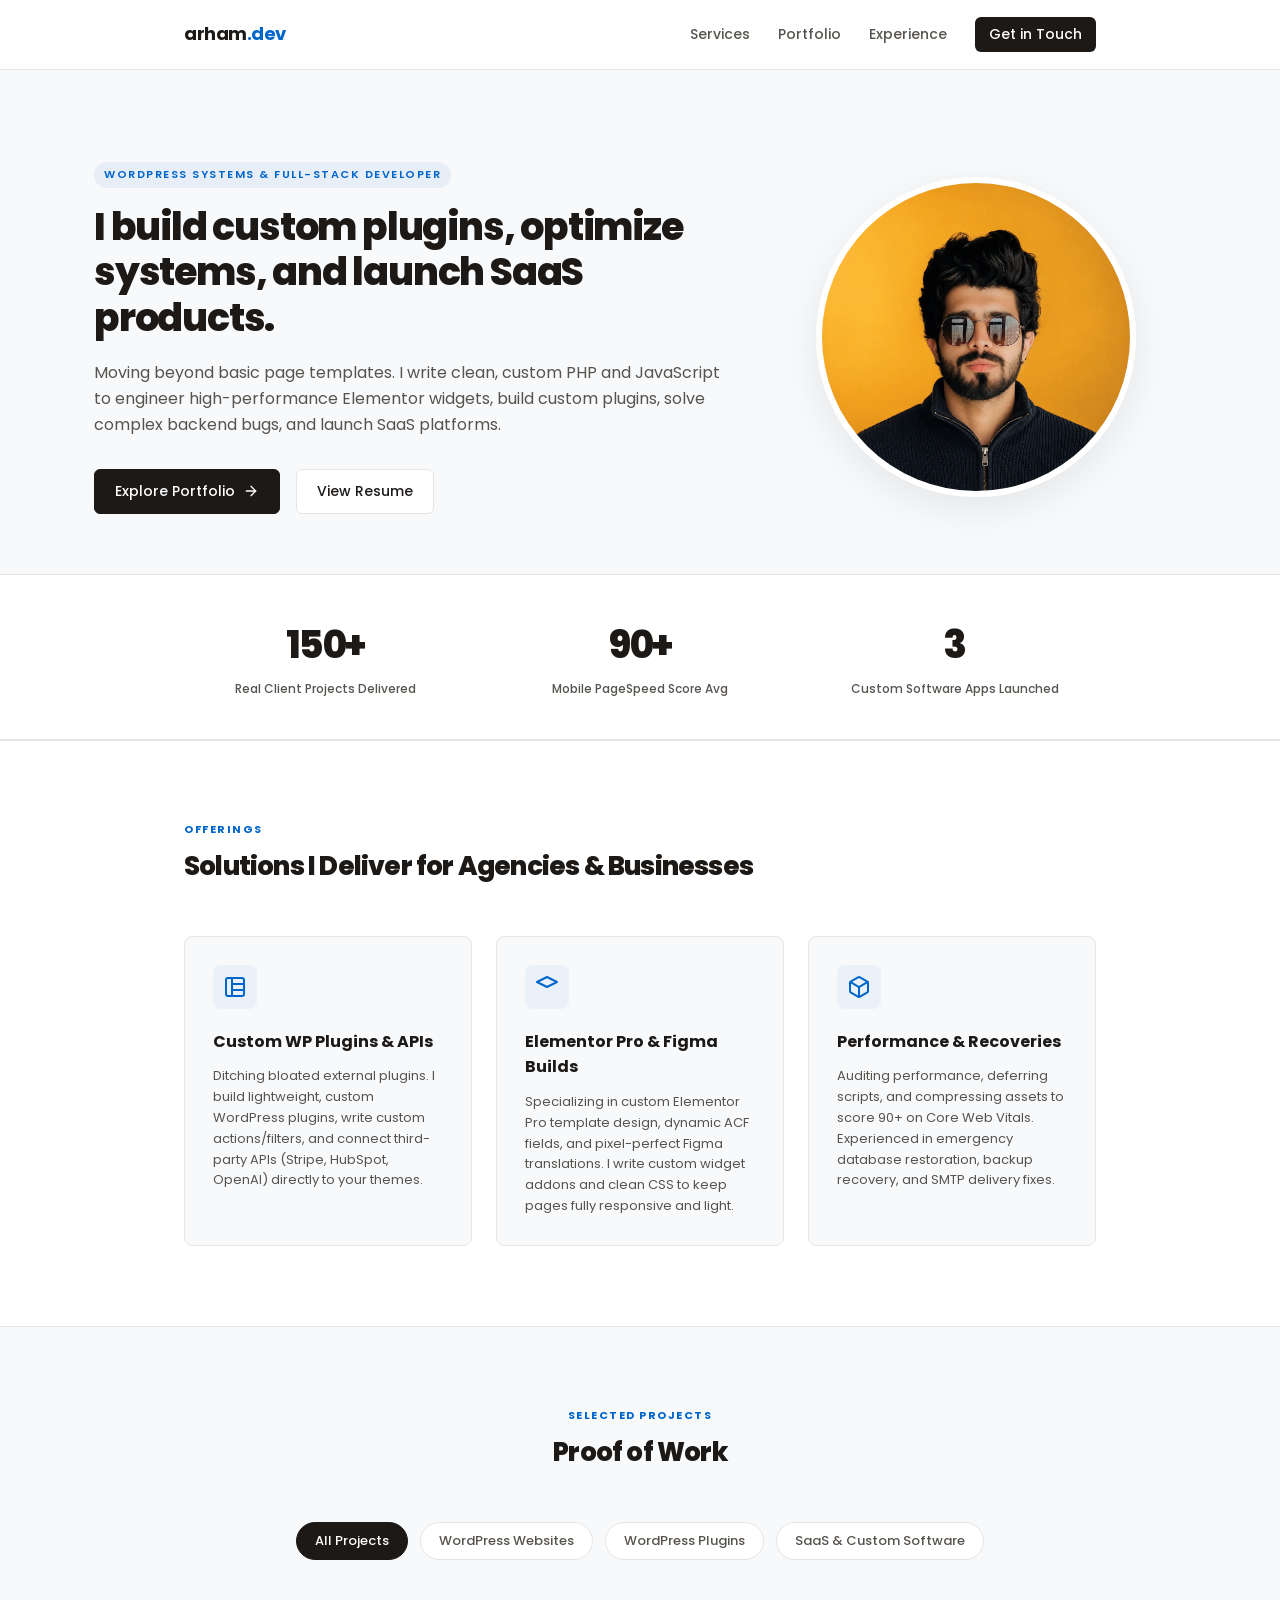
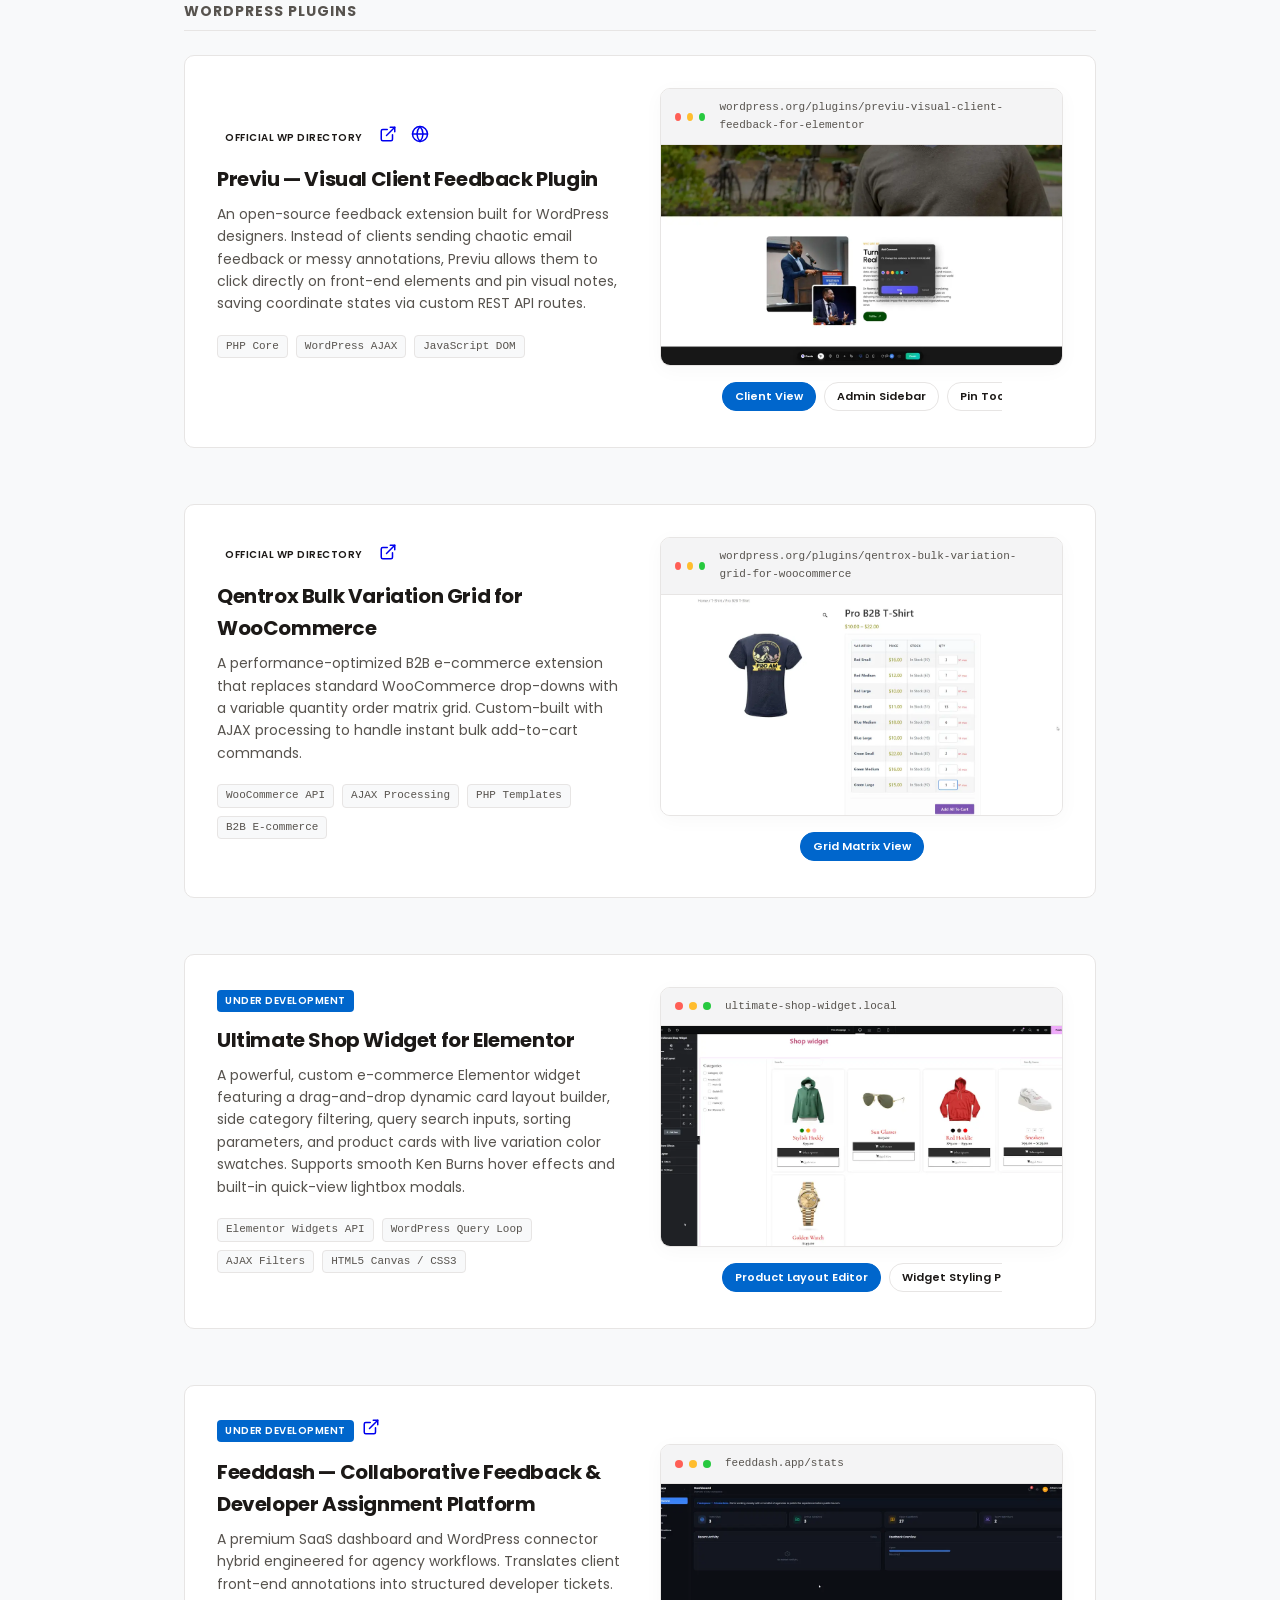
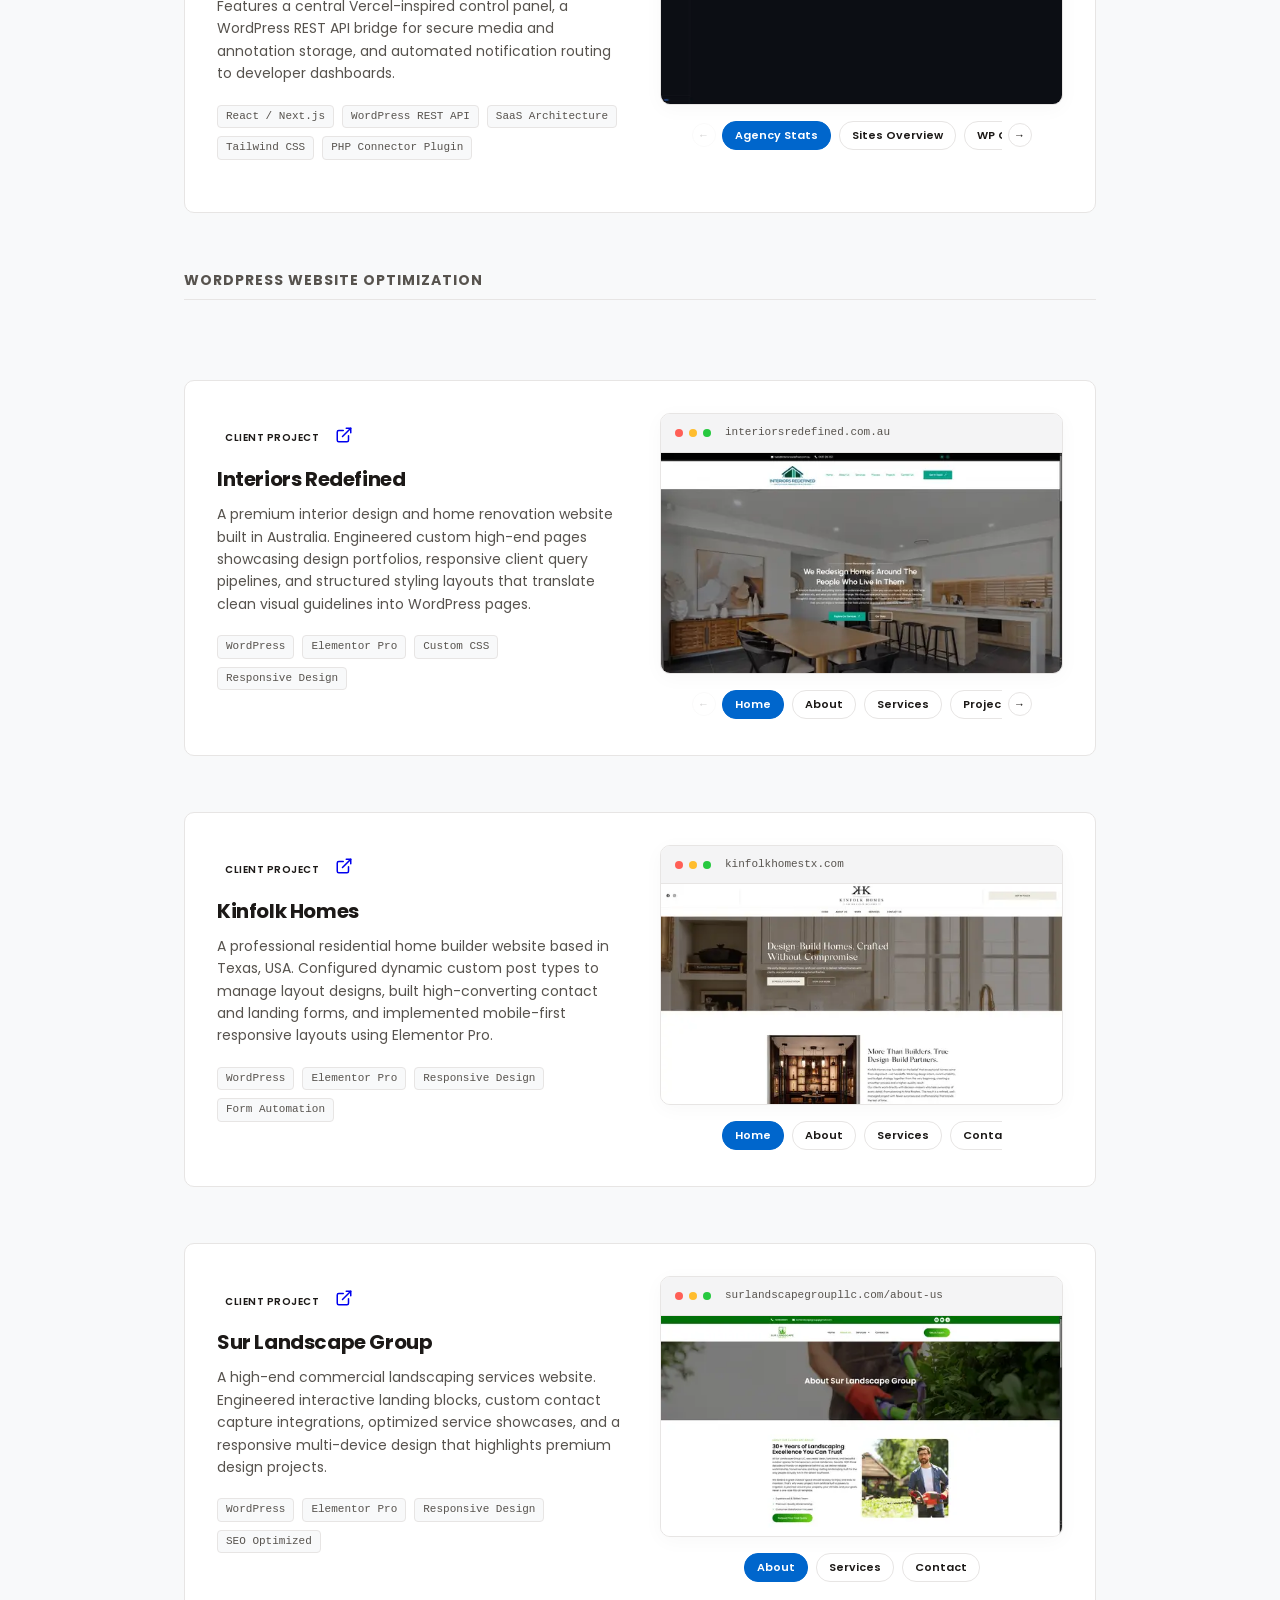
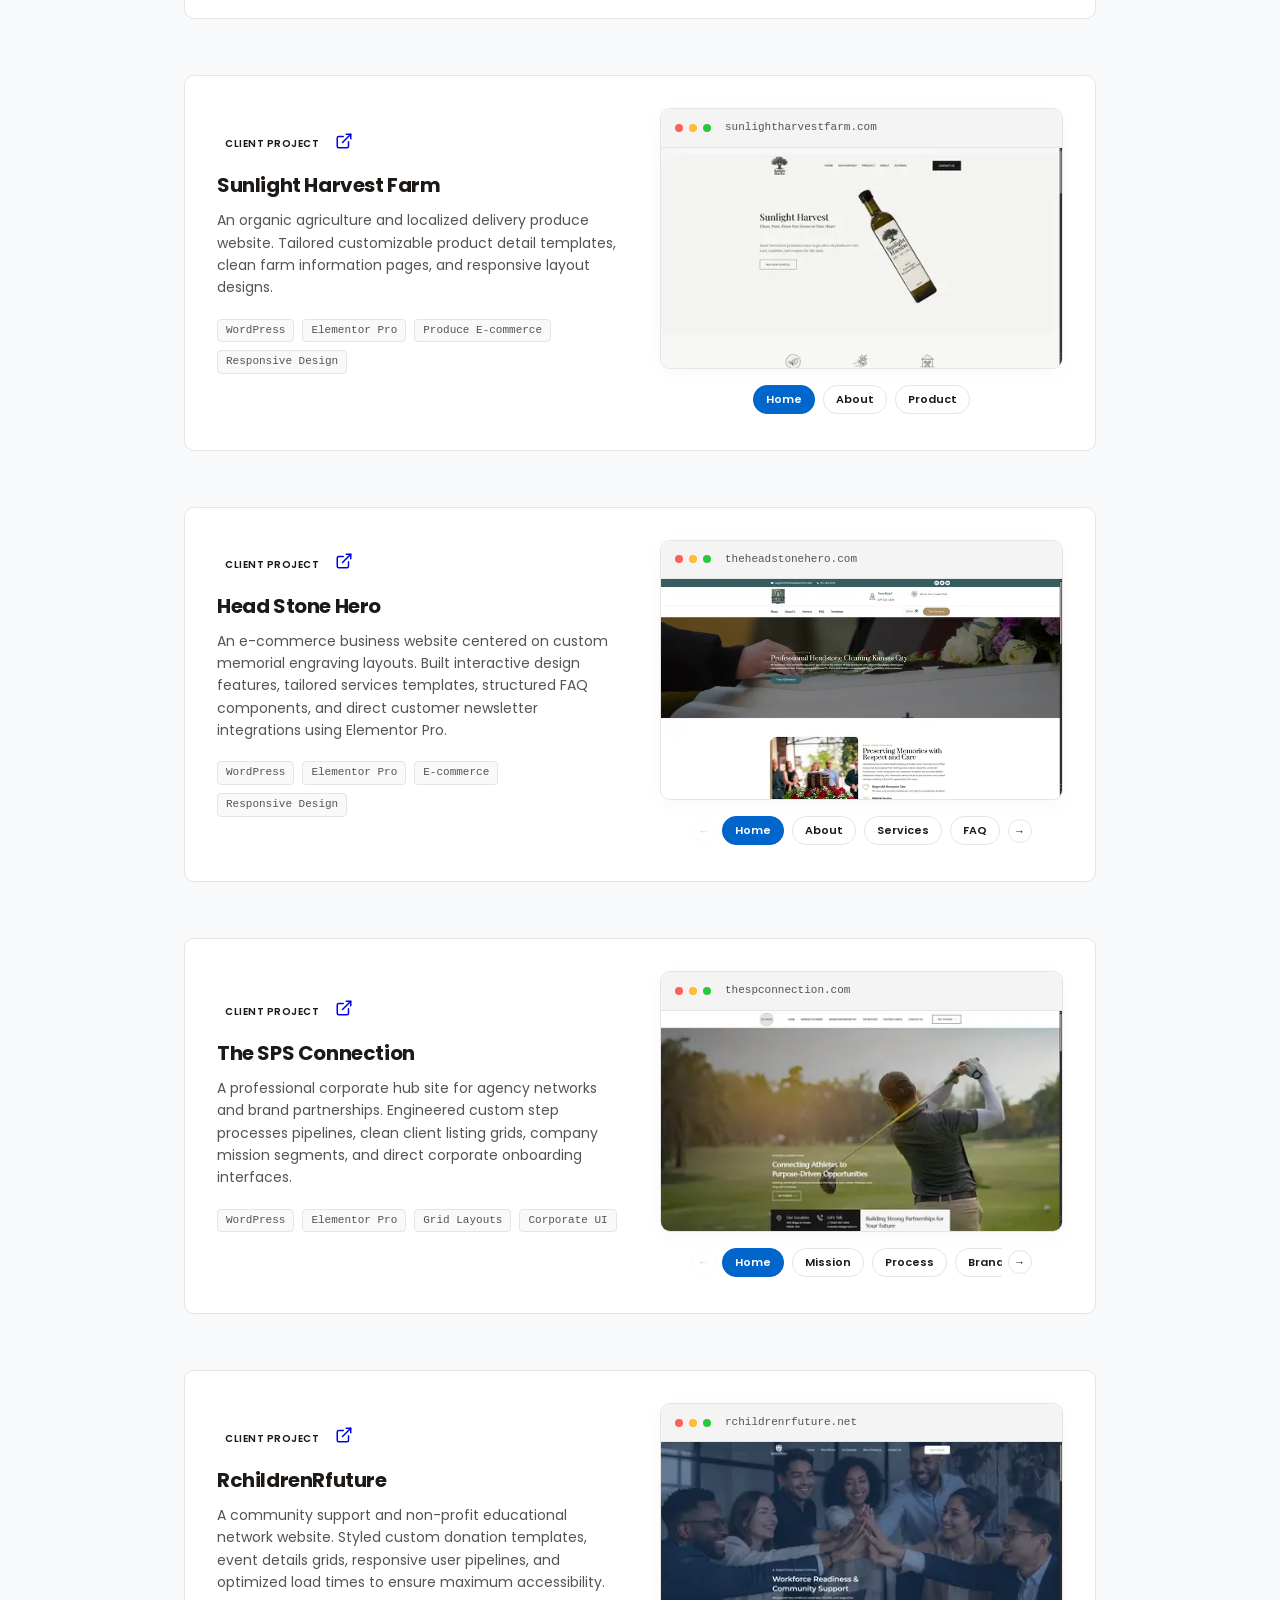
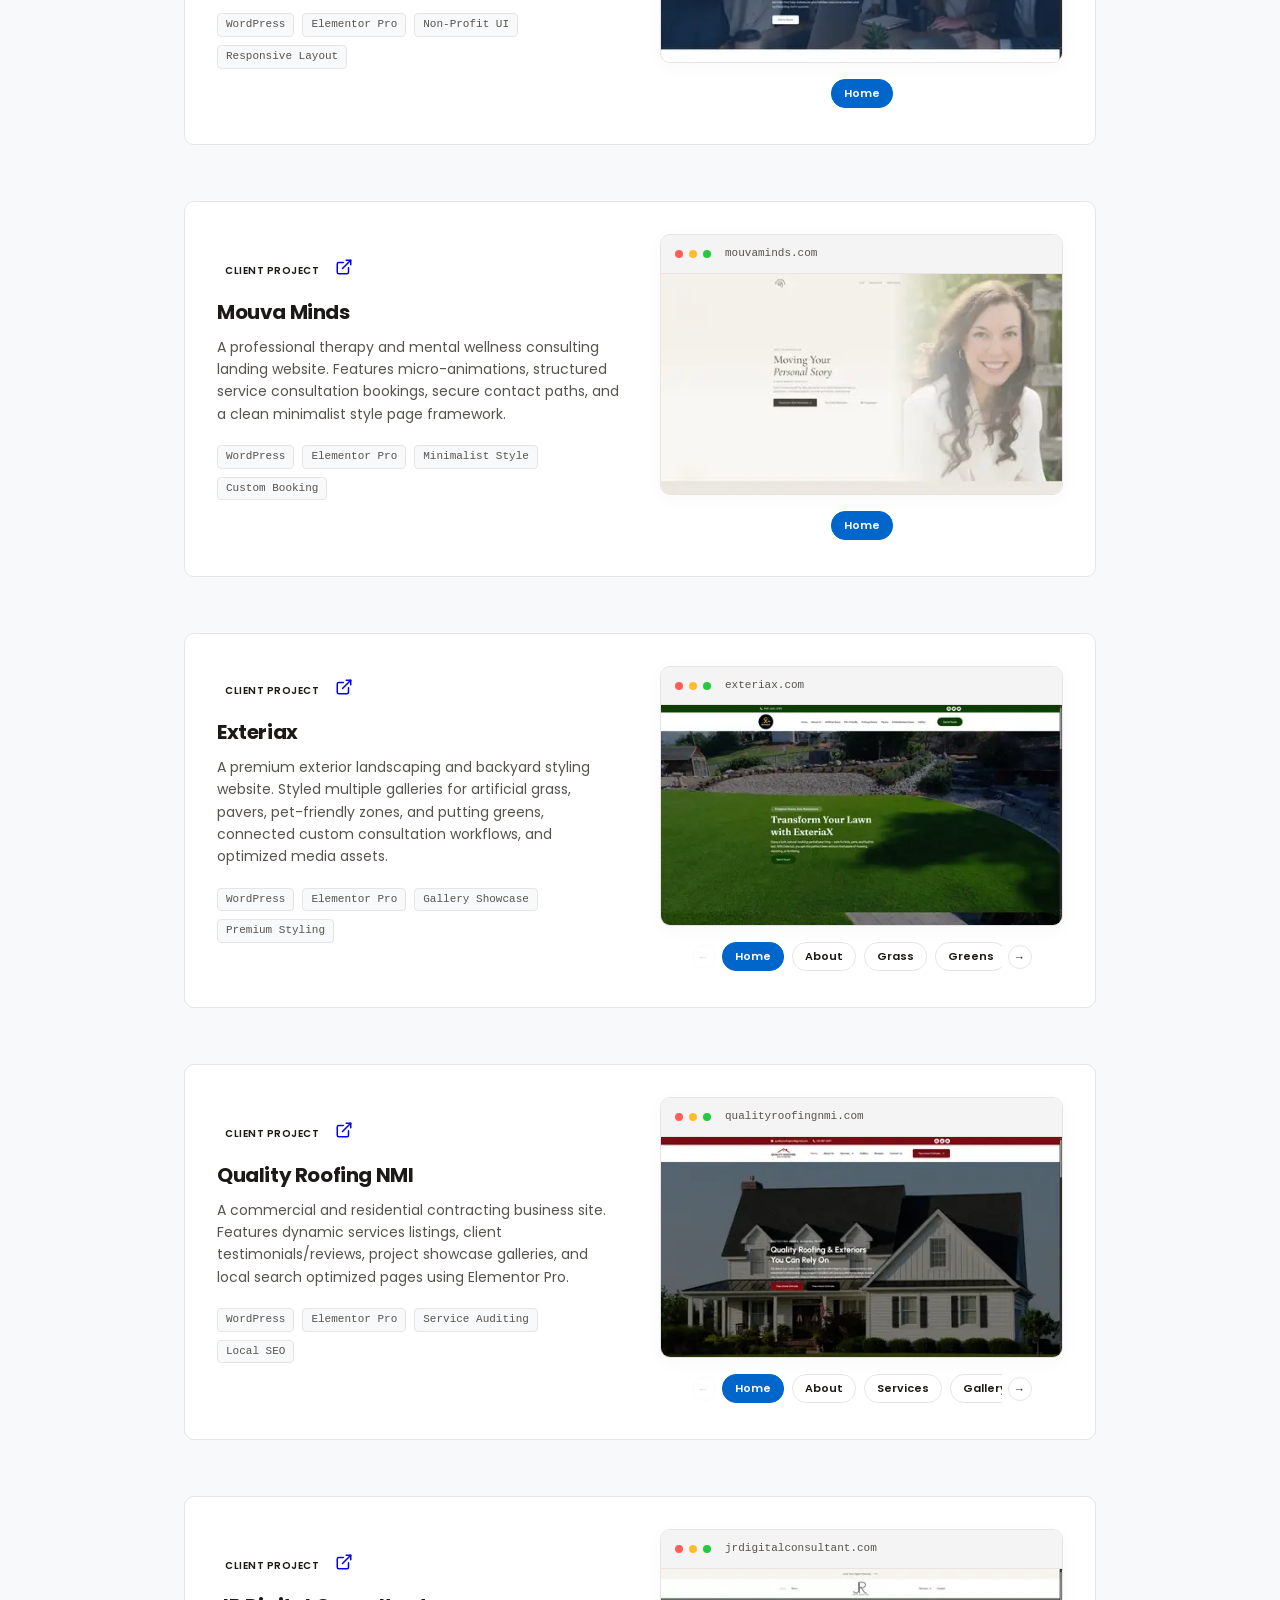
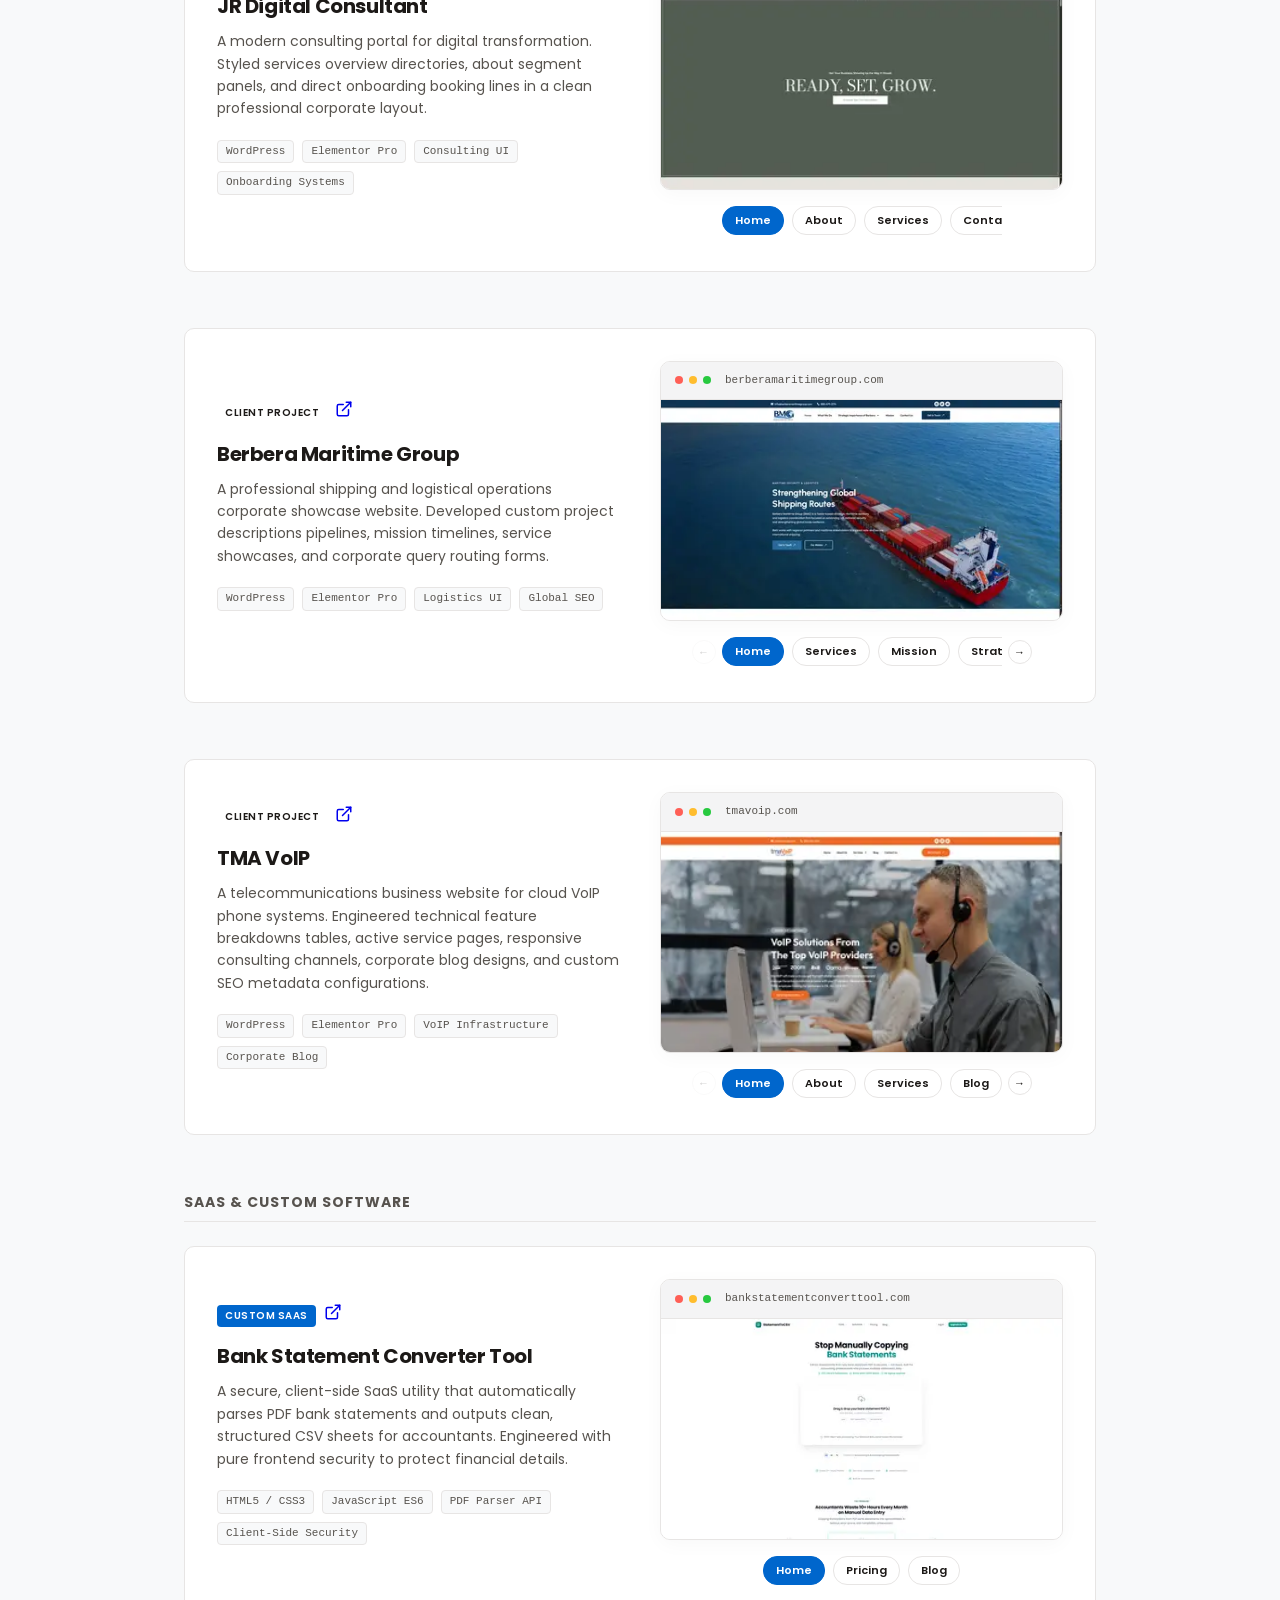
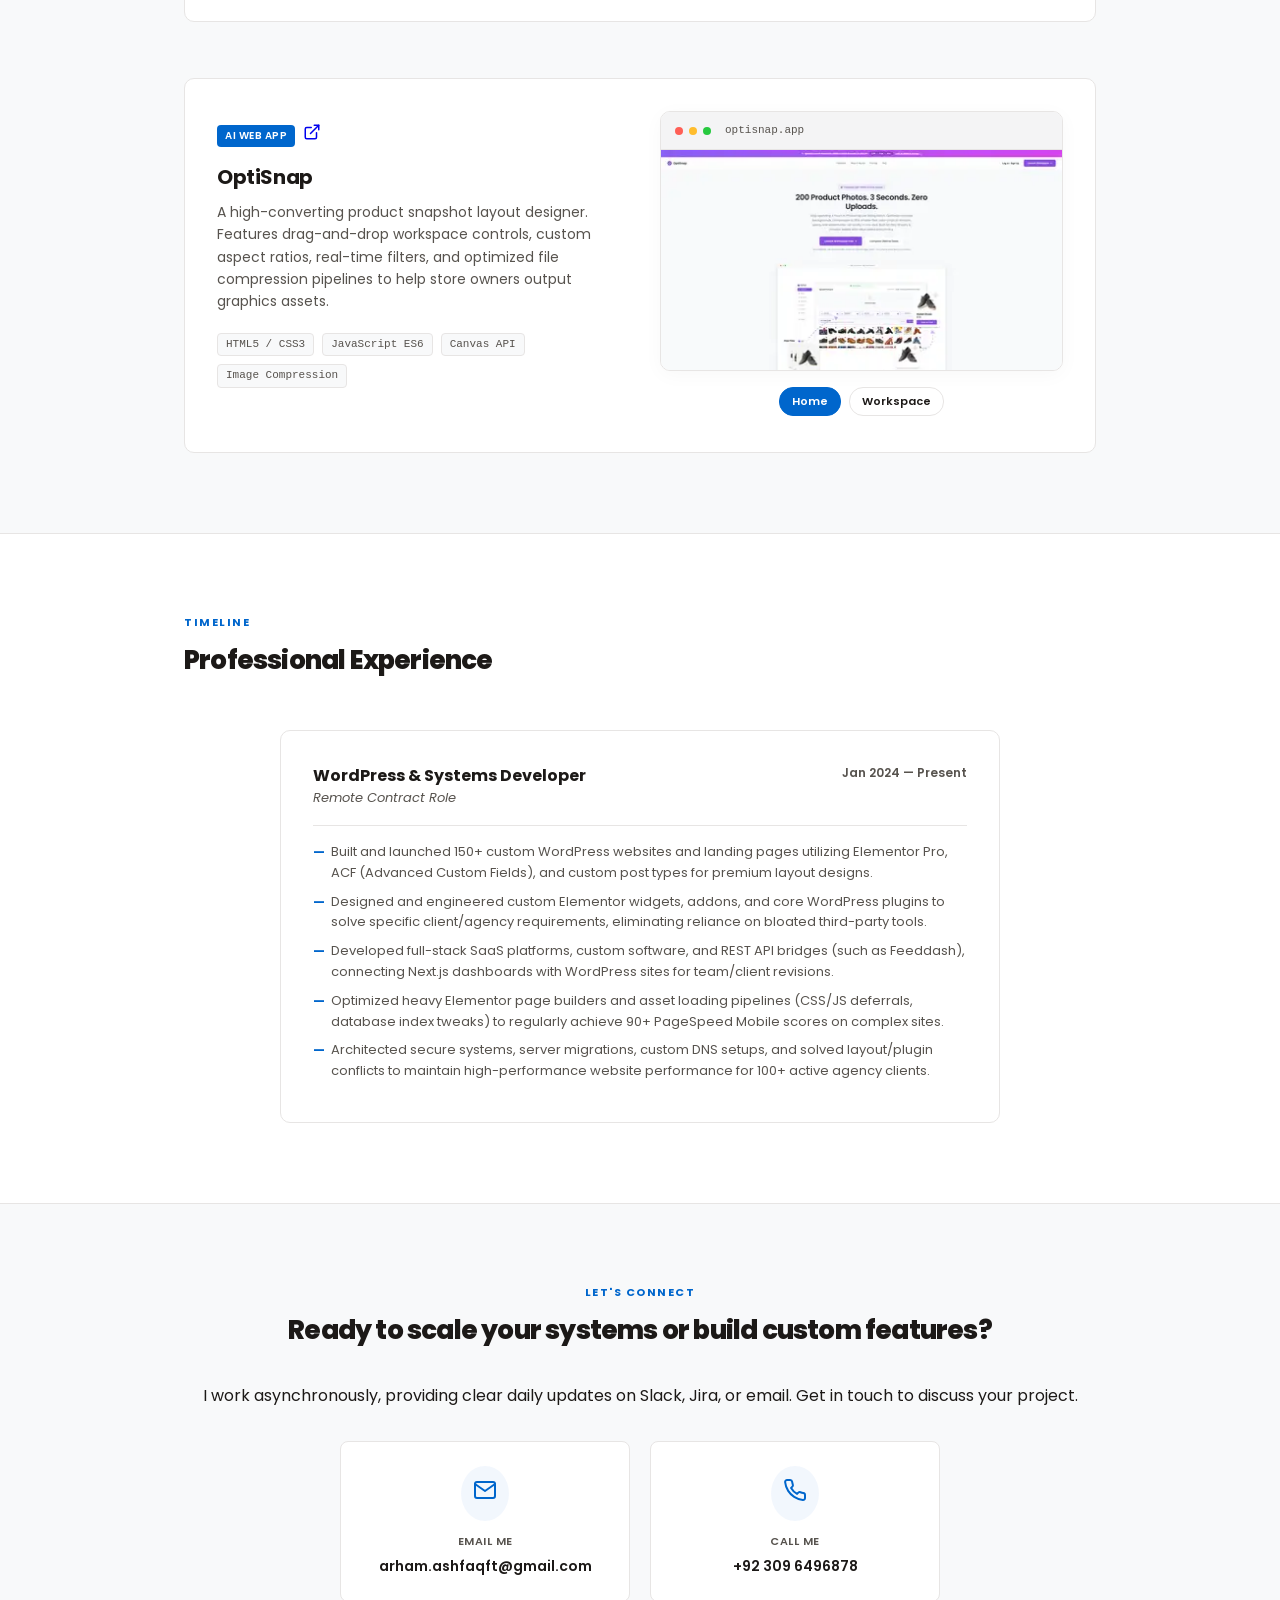
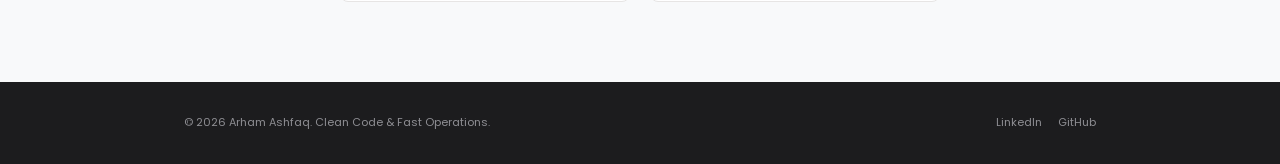
==== commit ac7a36f5: "Optimize portfolio images: Resize, convert to WebP, delete raw PNGs, and update index.html reference" ====
--- a/index.html
+++ b/index.html
@@ -49,7 +49,7 @@
                 <div class="hero-right">
                     <!-- Display Picture -->
                     <div class="hero-dp-container">
-                        <img src="assets/dp-pro.png" alt="Arham Ashfaq" class="hero-dp">
+                        <img src="assets/dp-pro.webp" alt="Arham Ashfaq" class="hero-dp">
                     </div>
                 </div>
             </div>
@@ -160,17 +160,17 @@
                                         <span class="browser-title" id="previu-browser-title">wordpress.org/plugins/previu-visual-client-feedback-for-elementor</span>
                                     </div>
                                     <div class="browser-body no-padding">
-                                        <img src="assets/Previu-plugin/Image 1 - Client adding annotation (1).jpg" alt="Previu Plugin Annotation Screenshot" class="project-screenshot scrollable-lightbox-trigger" id="previu-img" data-url="wordpress.org/plugins/previu-visual-client-feedback-for-elementor">
-                                    </div>
-                                </div>
-                                <!-- Page Switcher -->
-                                <div class="switcher-wrapper">
-                                    <button class="switcher-arrow prev" data-dir="left" disabled>&larr;</button>
-                                    <div class="screenshot-switcher">
-                                        <button class="switcher-btn active" data-target="previu-img" data-title="wordpress.org/plugins/previu-visual-client-feedback-for-elementor" data-src="assets/Previu-plugin/Image 1 - Client adding annotation (1).jpg">Client View</button>
-                                        <button class="switcher-btn" data-target="previu-img" data-title="previu.local/wp-admin/feedback" data-src="assets/Previu-plugin/Image 2 - Dev receives in the sidebar.jpg">Admin Sidebar</button>
-                                        <button class="switcher-btn" data-target="previu-img" data-title="previu.local/feedback-hover" data-src="assets/Previu-plugin/3.png">Pin Tooltip</button>
-                                        <button class="switcher-btn" data-target="previu-img" data-title="previu.local/wp-admin/resolve" data-src="assets/Previu-plugin/4 - Mark resolve when completed.png">Resolving Tasks</button>
+                                        <img src="assets/Previu-plugin/Image 1 - Client adding annotation (1).webp" alt="Previu Plugin Annotation Screenshot" class="project-screenshot scrollable-lightbox-trigger" id="previu-img" data-url="wordpress.org/plugins/previu-visual-client-feedback-for-elementor">
+                                    </div>
+                                </div>
+                                <!-- Page Switcher -->
+                                <div class="switcher-wrapper">
+                                    <button class="switcher-arrow prev" data-dir="left" disabled>&larr;</button>
+                                    <div class="screenshot-switcher">
+                                        <button class="switcher-btn active" data-target="previu-img" data-title="wordpress.org/plugins/previu-visual-client-feedback-for-elementor" data-src="assets/Previu-plugin/Image 1 - Client adding annotation (1).webp">Client View</button>
+                                        <button class="switcher-btn" data-target="previu-img" data-title="previu.local/wp-admin/feedback" data-src="assets/Previu-plugin/Image 2 - Dev receives in the sidebar.webp">Admin Sidebar</button>
+                                        <button class="switcher-btn" data-target="previu-img" data-title="previu.local/feedback-hover" data-src="assets/Previu-plugin/3.webp">Pin Tooltip</button>
+                                        <button class="switcher-btn" data-target="previu-img" data-title="previu.local/wp-admin/resolve" data-src="assets/Previu-plugin/4 - Mark resolve when completed.webp">Resolving Tasks</button>
                                     </div>
                                     <button class="switcher-arrow next" data-dir="right">&rarr;</button>
                                 </div>
@@ -205,14 +205,14 @@
                                         <span class="browser-title" id="qentrox-browser-title">wordpress.org/plugins/qentrox-bulk-variation-grid-for-woocommerce</span>
                                     </div>
                                     <div class="browser-body no-padding">
-                                        <img src="assets/Bulk-variation-Grid-Plugin/image1.png" alt="Qentrox WooCommerce Screenshot" class="project-screenshot scrollable-lightbox-trigger" id="qentrox-img" data-url="wordpress.org/plugins/qentrox-bulk-variation-grid-for-woocommerce">
-                                    </div>
-                                </div>
-                                <!-- Page Switcher -->
-                                <div class="switcher-wrapper">
-                                    <button class="switcher-arrow prev" data-dir="left" disabled>&larr;</button>
-                                    <div class="screenshot-switcher">
-                                        <button class="switcher-btn active" data-target="qentrox-img" data-title="wordpress.org/plugins/qentrox-bulk-variation-grid-for-woocommerce" data-src="assets/Bulk-variation-Grid-Plugin/image1.png">Grid Matrix View</button>
+                                        <img src="assets/Bulk-variation-Grid-Plugin/image1.webp" alt="Qentrox WooCommerce Screenshot" class="project-screenshot scrollable-lightbox-trigger" id="qentrox-img" data-url="wordpress.org/plugins/qentrox-bulk-variation-grid-for-woocommerce">
+                                    </div>
+                                </div>
+                                <!-- Page Switcher -->
+                                <div class="switcher-wrapper">
+                                    <button class="switcher-arrow prev" data-dir="left" disabled>&larr;</button>
+                                    <div class="screenshot-switcher">
+                                        <button class="switcher-btn active" data-target="qentrox-img" data-title="wordpress.org/plugins/qentrox-bulk-variation-grid-for-woocommerce" data-src="assets/Bulk-variation-Grid-Plugin/image1.webp">Grid Matrix View</button>
                                     </div>
                                     <button class="switcher-arrow next" data-dir="right" disabled>&rarr;</button>
                                 </div>
@@ -245,15 +245,15 @@
                                         <span class="browser-title" id="ultimate-browser-title">ultimate-shop-widget.local</span>
                                     </div>
                                     <div class="browser-body no-padding">
-                                        <img src="assets/Ultimate-Shop-Widget/iimage-1.png" alt="Ultimate Shop Widget Screenshot" class="project-screenshot scrollable-lightbox-trigger" id="ultimate-img" data-url="ultimate-shop-widget.local">
-                                    </div>
-                                </div>
-                                <!-- Page Switcher -->
-                                <div class="switcher-wrapper">
-                                    <button class="switcher-arrow prev" data-dir="left" disabled>&larr;</button>
-                                    <div class="screenshot-switcher">
-                                        <button class="switcher-btn active" data-target="ultimate-img" data-title="ultimate-shop-widget.local/editor" data-src="assets/Ultimate-Shop-Widget/iimage-1.png">Product Layout Editor</button>
-                                        <button class="switcher-btn" data-target="ultimate-img" data-title="ultimate-shop-widget.local/styling" data-src="assets/Ultimate-Shop-Widget/image-2.png">Widget Styling Panels</button>
+                                        <img src="assets/Ultimate-Shop-Widget/iimage-1.webp" alt="Ultimate Shop Widget Screenshot" class="project-screenshot scrollable-lightbox-trigger" id="ultimate-img" data-url="ultimate-shop-widget.local">
+                                    </div>
+                                </div>
+                                <!-- Page Switcher -->
+                                <div class="switcher-wrapper">
+                                    <button class="switcher-arrow prev" data-dir="left" disabled>&larr;</button>
+                                    <div class="screenshot-switcher">
+                                        <button class="switcher-btn active" data-target="ultimate-img" data-title="ultimate-shop-widget.local/editor" data-src="assets/Ultimate-Shop-Widget/iimage-1.webp">Product Layout Editor</button>
+                                        <button class="switcher-btn" data-target="ultimate-img" data-title="ultimate-shop-widget.local/styling" data-src="assets/Ultimate-Shop-Widget/image-2.webp">Widget Styling Panels</button>
                                     </div>
                                     <button class="switcher-arrow next" data-dir="right" disabled>&rarr;</button>
                                 </div>
@@ -290,18 +290,18 @@
                                         <span class="browser-title" id="feeddash-browser-title">feeddash.app/stats</span>
                                     </div>
                                     <div class="browser-body no-padding">
-                                        <img src="assets/Feeddash/1 - Stats tab.png" alt="Feeddash SaaS Stats Dashboard" class="project-screenshot scrollable-lightbox-trigger" id="feeddash-img" data-url="feeddash.app/stats">
-                                    </div>
-                                </div>
-                                <!-- Page Switcher -->
-                                <div class="switcher-wrapper">
-                                    <button class="switcher-arrow prev" data-dir="left" disabled>&larr;</button>
-                                    <div class="screenshot-switcher">
-                                        <button class="switcher-btn active" data-target="feeddash-img" data-title="feeddash.app/stats" data-src="assets/Feeddash/1 - Stats tab.png">Agency Stats</button>
-                                        <button class="switcher-btn" data-target="feeddash-img" data-title="feeddash.app/sites" data-src="assets/Feeddash/2 - Added sites tab.png">Sites Overview</button>
-                                        <button class="switcher-btn" data-target="feeddash-img" data-title="myclient-site.com/wp-admin/feeddash-settings" data-src="assets/Feeddash/7 - connector plugin settings.png">WP Connector</button>
-                                        <button class="switcher-btn" data-target="feeddash-img" data-title="feeddash.app/assign-dev" data-src="assets/Feeddash/11 - Choose dev from the list to assign.png">Assign Developer</button>
-                                        <button class="switcher-btn" data-target="feeddash-img" data-title="feeddash.app/dev-dashboard" data-src="assets/Feeddash/12 - Devs receives notification is his own dashbaord.png">Developer Dashboard</button>
+                                        <img src="assets/Feeddash/1 - Stats tab.webp" alt="Feeddash SaaS Stats Dashboard" class="project-screenshot scrollable-lightbox-trigger" id="feeddash-img" data-url="feeddash.app/stats">
+                                    </div>
+                                </div>
+                                <!-- Page Switcher -->
+                                <div class="switcher-wrapper">
+                                    <button class="switcher-arrow prev" data-dir="left" disabled>&larr;</button>
+                                    <div class="screenshot-switcher">
+                                        <button class="switcher-btn active" data-target="feeddash-img" data-title="feeddash.app/stats" data-src="assets/Feeddash/1 - Stats tab.webp">Agency Stats</button>
+                                        <button class="switcher-btn" data-target="feeddash-img" data-title="feeddash.app/sites" data-src="assets/Feeddash/2 - Added sites tab.webp">Sites Overview</button>
+                                        <button class="switcher-btn" data-target="feeddash-img" data-title="myclient-site.com/wp-admin/feeddash-settings" data-src="assets/Feeddash/7 - connector plugin settings.webp">WP Connector</button>
+                                        <button class="switcher-btn" data-target="feeddash-img" data-title="feeddash.app/assign-dev" data-src="assets/Feeddash/11 - Choose dev from the list to assign.webp">Assign Developer</button>
+                                        <button class="switcher-btn" data-target="feeddash-img" data-title="feeddash.app/dev-dashboard" data-src="assets/Feeddash/12 - Devs receives notification is his own dashbaord.webp">Developer Dashboard</button>
                                     </div>
                                     <button class="switcher-arrow next" data-dir="right">&rarr;</button>
                                 </div>
@@ -343,19 +343,19 @@
                                         <span class="browser-title" id="interiors-browser-title">interiorsredefined.com.au</span>
                                     </div>
                                     <div class="browser-body no-padding">
-                                        <img src="assets/interiors-redefined/home.png" alt="Interiors Redefined Website Screenshot" class="project-screenshot scrollable-lightbox-trigger" id="interiors-redefined-img" data-url="interiorsredefined.com.au">
-                                    </div>
-                                </div>
-                                <!-- Page Switcher -->
-                                <div class="switcher-wrapper">
-                                    <button class="switcher-arrow prev" data-dir="left" disabled>&larr;</button>
-                                    <div class="screenshot-switcher">
-                                        <button class="switcher-btn active" data-target="interiors-redefined-img" data-title="interiorsredefined.com.au" data-src="assets/interiors-redefined/home.png">Home</button>
-                                        <button class="switcher-btn" data-target="interiors-redefined-img" data-title="interiorsredefined.com.au/about-us" data-src="assets/interiors-redefined/about-us.png">About</button>
-                                        <button class="switcher-btn" data-target="interiors-redefined-img" data-title="interiorsredefined.com.au/services" data-src="assets/interiors-redefined/services.png">Services</button>
-                                        <button class="switcher-btn" data-target="interiors-redefined-img" data-title="interiorsredefined.com.au/projects" data-src="assets/interiors-redefined/projects.png">Projects</button>
-                                        <button class="switcher-btn" data-target="interiors-redefined-img" data-title="interiorsredefined.com.au/process" data-src="assets/interiors-redefined/process.png">Process</button>
-                                        <button class="switcher-btn" data-target="interiors-redefined-img" data-title="interiorsredefined.com.au/contact-us" data-src="assets/interiors-redefined/contact-us.png">Contact</button>
+                                        <img src="assets/interiors-redefined/home.webp" alt="Interiors Redefined Website Screenshot" class="project-screenshot scrollable-lightbox-trigger" id="interiors-redefined-img" data-url="interiorsredefined.com.au">
+                                    </div>
+                                </div>
+                                <!-- Page Switcher -->
+                                <div class="switcher-wrapper">
+                                    <button class="switcher-arrow prev" data-dir="left" disabled>&larr;</button>
+                                    <div class="screenshot-switcher">
+                                        <button class="switcher-btn active" data-target="interiors-redefined-img" data-title="interiorsredefined.com.au" data-src="assets/interiors-redefined/home.webp">Home</button>
+                                        <button class="switcher-btn" data-target="interiors-redefined-img" data-title="interiorsredefined.com.au/about-us" data-src="assets/interiors-redefined/about-us.webp">About</button>
+                                        <button class="switcher-btn" data-target="interiors-redefined-img" data-title="interiorsredefined.com.au/services" data-src="assets/interiors-redefined/services.webp">Services</button>
+                                        <button class="switcher-btn" data-target="interiors-redefined-img" data-title="interiorsredefined.com.au/projects" data-src="assets/interiors-redefined/projects.webp">Projects</button>
+                                        <button class="switcher-btn" data-target="interiors-redefined-img" data-title="interiorsredefined.com.au/process" data-src="assets/interiors-redefined/process.webp">Process</button>
+                                        <button class="switcher-btn" data-target="interiors-redefined-img" data-title="interiorsredefined.com.au/contact-us" data-src="assets/interiors-redefined/contact-us.webp">Contact</button>
                                     </div>
                                     <button class="switcher-arrow next" data-dir="right">&rarr;</button>
                                 </div>
@@ -391,17 +391,17 @@
                                         <span class="browser-title" id="kinfolk-browser-title">kinfolkhomestx.com</span>
                                     </div>
                                     <div class="browser-body no-padding">
-                                        <img src="assets/kinfolk-homes/home.png" alt="Kinfolk Homes Website Screenshot" class="project-screenshot scrollable-lightbox-trigger" id="kinfolk-homes-img" data-url="kinfolkhomestx.com">
-                                    </div>
-                                </div>
-                                <!-- Page Switcher -->
-                                <div class="switcher-wrapper">
-                                    <button class="switcher-arrow prev" data-dir="left" disabled>&larr;</button>
-                                    <div class="screenshot-switcher">
-                                        <button class="switcher-btn active" data-target="kinfolk-homes-img" data-title="kinfolkhomestx.com" data-src="assets/kinfolk-homes/home.png">Home</button>
-                                        <button class="switcher-btn" data-target="kinfolk-homes-img" data-title="kinfolkhomestx.com/about" data-src="assets/kinfolk-homes/about.png">About</button>
-                                        <button class="switcher-btn" data-target="kinfolk-homes-img" data-title="kinfolkhomestx.com/services" data-src="assets/kinfolk-homes/services.png">Services</button>
-                                        <button class="switcher-btn" data-target="kinfolk-homes-img" data-title="kinfolkhomestx.com/contact" data-src="assets/kinfolk-homes/contact.png">Contact</button>
+                                        <img src="assets/kinfolk-homes/home.webp" alt="Kinfolk Homes Website Screenshot" class="project-screenshot scrollable-lightbox-trigger" id="kinfolk-homes-img" data-url="kinfolkhomestx.com">
+                                    </div>
+                                </div>
+                                <!-- Page Switcher -->
+                                <div class="switcher-wrapper">
+                                    <button class="switcher-arrow prev" data-dir="left" disabled>&larr;</button>
+                                    <div class="screenshot-switcher">
+                                        <button class="switcher-btn active" data-target="kinfolk-homes-img" data-title="kinfolkhomestx.com" data-src="assets/kinfolk-homes/home.webp">Home</button>
+                                        <button class="switcher-btn" data-target="kinfolk-homes-img" data-title="kinfolkhomestx.com/about" data-src="assets/kinfolk-homes/about.webp">About</button>
+                                        <button class="switcher-btn" data-target="kinfolk-homes-img" data-title="kinfolkhomestx.com/services" data-src="assets/kinfolk-homes/services.webp">Services</button>
+                                        <button class="switcher-btn" data-target="kinfolk-homes-img" data-title="kinfolkhomestx.com/contact" data-src="assets/kinfolk-homes/contact.webp">Contact</button>
                                     </div>
                                     <button class="switcher-arrow next" data-dir="right">&rarr;</button>
                                 </div>
@@ -437,16 +437,16 @@
                                         <span class="browser-title" id="surlandscape-browser-title">surlandscapegroupllc.com/about-us</span>
                                     </div>
                                     <div class="browser-body no-padding">
-                                        <img src="assets/surlandscapegroupllc/about-us.png" alt="Sur Landscape Group Screenshot" class="project-screenshot scrollable-lightbox-trigger" id="surlandscape-img" data-url="surlandscapegroupllc.com/about-us">
-                                    </div>
-                                </div>
-                                <!-- Page Switcher -->
-                                <div class="switcher-wrapper">
-                                    <button class="switcher-arrow prev" data-dir="left" disabled>&larr;</button>
-                                    <div class="screenshot-switcher">
-                                        <button class="switcher-btn active" data-target="surlandscape-img" data-title="surlandscapegroupllc.com/about-us" data-src="assets/surlandscapegroupllc/about-us.png">About</button>
-                                        <button class="switcher-btn" data-target="surlandscape-img" data-title="surlandscapegroupllc.com/services" data-src="assets/surlandscapegroupllc/services.png">Services</button>
-                                        <button class="switcher-btn" data-target="surlandscape-img" data-title="surlandscapegroupllc.com/contact-us" data-src="assets/surlandscapegroupllc/contact-us.png">Contact</button>
+                                        <img src="assets/surlandscapegroupllc/about-us.webp" alt="Sur Landscape Group Screenshot" class="project-screenshot scrollable-lightbox-trigger" id="surlandscape-img" data-url="surlandscapegroupllc.com/about-us">
+                                    </div>
+                                </div>
+                                <!-- Page Switcher -->
+                                <div class="switcher-wrapper">
+                                    <button class="switcher-arrow prev" data-dir="left" disabled>&larr;</button>
+                                    <div class="screenshot-switcher">
+                                        <button class="switcher-btn active" data-target="surlandscape-img" data-title="surlandscapegroupllc.com/about-us" data-src="assets/surlandscapegroupllc/about-us.webp">About</button>
+                                        <button class="switcher-btn" data-target="surlandscape-img" data-title="surlandscapegroupllc.com/services" data-src="assets/surlandscapegroupllc/services.webp">Services</button>
+                                        <button class="switcher-btn" data-target="surlandscape-img" data-title="surlandscapegroupllc.com/contact-us" data-src="assets/surlandscapegroupllc/contact-us.webp">Contact</button>
                                     </div>
                                     <button class="switcher-arrow next" data-dir="right">&rarr;</button>
                                 </div>
@@ -482,16 +482,16 @@
                                         <span class="browser-title" id="sunlight-browser-title">sunlightharvestfarm.com</span>
                                     </div>
                                     <div class="browser-body no-padding">
-                                        <img src="assets/sunlightharvestfarm/home.png" alt="Sunlight Harvest Farm Screenshot" class="project-screenshot scrollable-lightbox-trigger" id="sunlight-img" data-url="sunlightharvestfarm.com">
-                                    </div>
-                                </div>
-                                <!-- Page Switcher -->
-                                <div class="switcher-wrapper">
-                                    <button class="switcher-arrow prev" data-dir="left" disabled>&larr;</button>
-                                    <div class="screenshot-switcher">
-                                        <button class="switcher-btn active" data-target="sunlight-img" data-title="sunlightharvestfarm.com" data-src="assets/sunlightharvestfarm/home.png">Home</button>
-                                        <button class="switcher-btn" data-target="sunlight-img" data-title="sunlightharvestfarm.com/about" data-src="assets/sunlightharvestfarm/about.png">About</button>
-                                        <button class="switcher-btn" data-target="sunlight-img" data-title="sunlightharvestfarm.com/product" data-src="assets/sunlightharvestfarm/product.png">Product</button>
+                                        <img src="assets/sunlightharvestfarm/home.webp" alt="Sunlight Harvest Farm Screenshot" class="project-screenshot scrollable-lightbox-trigger" id="sunlight-img" data-url="sunlightharvestfarm.com">
+                                    </div>
+                                </div>
+                                <!-- Page Switcher -->
+                                <div class="switcher-wrapper">
+                                    <button class="switcher-arrow prev" data-dir="left" disabled>&larr;</button>
+                                    <div class="screenshot-switcher">
+                                        <button class="switcher-btn active" data-target="sunlight-img" data-title="sunlightharvestfarm.com" data-src="assets/sunlightharvestfarm/home.webp">Home</button>
+                                        <button class="switcher-btn" data-target="sunlight-img" data-title="sunlightharvestfarm.com/about" data-src="assets/sunlightharvestfarm/about.webp">About</button>
+                                        <button class="switcher-btn" data-target="sunlight-img" data-title="sunlightharvestfarm.com/product" data-src="assets/sunlightharvestfarm/product.webp">Product</button>
                                     </div>
                                     <button class="switcher-arrow next" data-dir="right">&rarr;</button>
                                 </div>
@@ -527,18 +527,18 @@
                                         <span class="browser-title" id="headstone-browser-title">theheadstonehero.com</span>
                                     </div>
                                     <div class="browser-body no-padding">
-                                        <img src="assets/theheadstonehero/home.png" alt="Head Stone Hero Screenshot" class="project-screenshot scrollable-lightbox-trigger" id="headstone-img" data-url="theheadstonehero.com">
-                                    </div>
-                                </div>
-                                <!-- Page Switcher -->
-                                <div class="switcher-wrapper">
-                                    <button class="switcher-arrow prev" data-dir="left" disabled>&larr;</button>
-                                    <div class="screenshot-switcher">
-                                        <button class="switcher-btn active" data-target="headstone-img" data-title="theheadstonehero.com" data-src="assets/theheadstonehero/home.png">Home</button>
-                                        <button class="switcher-btn" data-target="headstone-img" data-title="theheadstonehero.com/about-us" data-src="assets/theheadstonehero/about-us.png">About</button>
-                                        <button class="switcher-btn" data-target="headstone-img" data-title="theheadstonehero.com/services" data-src="assets/theheadstonehero/services.png">Services</button>
-                                        <button class="switcher-btn" data-target="headstone-img" data-title="theheadstonehero.com/faq" data-src="assets/theheadstonehero/faq.png">FAQ</button>
-                                        <button class="switcher-btn" data-target="headstone-img" data-title="theheadstonehero.com/newsletter" data-src="assets/theheadstonehero/newsletter.png">Newsletter</button>
+                                        <img src="assets/theheadstonehero/home.webp" alt="Head Stone Hero Screenshot" class="project-screenshot scrollable-lightbox-trigger" id="headstone-img" data-url="theheadstonehero.com">
+                                    </div>
+                                </div>
+                                <!-- Page Switcher -->
+                                <div class="switcher-wrapper">
+                                    <button class="switcher-arrow prev" data-dir="left" disabled>&larr;</button>
+                                    <div class="screenshot-switcher">
+                                        <button class="switcher-btn active" data-target="headstone-img" data-title="theheadstonehero.com" data-src="assets/theheadstonehero/home.webp">Home</button>
+                                        <button class="switcher-btn" data-target="headstone-img" data-title="theheadstonehero.com/about-us" data-src="assets/theheadstonehero/about-us.webp">About</button>
+                                        <button class="switcher-btn" data-target="headstone-img" data-title="theheadstonehero.com/services" data-src="assets/theheadstonehero/services.webp">Services</button>
+                                        <button class="switcher-btn" data-target="headstone-img" data-title="theheadstonehero.com/faq" data-src="assets/theheadstonehero/faq.webp">FAQ</button>
+                                        <button class="switcher-btn" data-target="headstone-img" data-title="theheadstonehero.com/newsletter" data-src="assets/theheadstonehero/newsletter.webp">Newsletter</button>
                                     </div>
                                     <button class="switcher-arrow next" data-dir="right">&rarr;</button>
                                 </div>
@@ -574,19 +574,19 @@
                                         <span class="browser-title" id="sps-browser-title">thespconnection.com</span>
                                     </div>
                                     <div class="browser-body no-padding">
-                                        <img src="assets/thespconnection/home.png" alt="The SPS Connection Screenshot" class="project-screenshot scrollable-lightbox-trigger" id="sps-img" data-url="thespconnection.com">
-                                    </div>
-                                </div>
-                                <!-- Page Switcher -->
-                                <div class="switcher-wrapper">
-                                    <button class="switcher-arrow prev" data-dir="left" disabled>&larr;</button>
-                                    <div class="screenshot-switcher">
-                                        <button class="switcher-btn active" data-target="sps-img" data-title="thespconnection.com" data-src="assets/thespconnection/home.png">Home</button>
-                                        <button class="switcher-btn" data-target="sps-img" data-title="thespconnection.com/mission-statement" data-src="assets/thespconnection/mission-statement.png">Mission</button>
-                                        <button class="switcher-btn" data-target="sps-img" data-title="thespconnection.com/the-process" data-src="assets/thespconnection/the-process.png">Process</button>
-                                        <button class="switcher-btn" data-target="sps-img" data-title="thespconnection.com/brand-partnership-list" data-src="assets/thespconnection/brand-partnership-list.png">Brands</button>
-                                        <button class="switcher-btn" data-target="sps-img" data-title="thespconnection.com/existing-clients" data-src="assets/thespconnection/existing-clients.png">Clients</button>
-                                        <button class="switcher-btn" data-target="sps-img" data-title="thespconnection.com/contact-us" data-src="assets/thespconnection/contact-us.png">Contact</button>
+                                        <img src="assets/thespconnection/home.webp" alt="The SPS Connection Screenshot" class="project-screenshot scrollable-lightbox-trigger" id="sps-img" data-url="thespconnection.com">
+                                    </div>
+                                </div>
+                                <!-- Page Switcher -->
+                                <div class="switcher-wrapper">
+                                    <button class="switcher-arrow prev" data-dir="left" disabled>&larr;</button>
+                                    <div class="screenshot-switcher">
+                                        <button class="switcher-btn active" data-target="sps-img" data-title="thespconnection.com" data-src="assets/thespconnection/home.webp">Home</button>
+                                        <button class="switcher-btn" data-target="sps-img" data-title="thespconnection.com/mission-statement" data-src="assets/thespconnection/mission-statement.webp">Mission</button>
+                                        <button class="switcher-btn" data-target="sps-img" data-title="thespconnection.com/the-process" data-src="assets/thespconnection/the-process.webp">Process</button>
+                                        <button class="switcher-btn" data-target="sps-img" data-title="thespconnection.com/brand-partnership-list" data-src="assets/thespconnection/brand-partnership-list.webp">Brands</button>
+                                        <button class="switcher-btn" data-target="sps-img" data-title="thespconnection.com/existing-clients" data-src="assets/thespconnection/existing-clients.webp">Clients</button>
+                                        <button class="switcher-btn" data-target="sps-img" data-title="thespconnection.com/contact-us" data-src="assets/thespconnection/contact-us.webp">Contact</button>
                                     </div>
                                     <button class="switcher-arrow next" data-dir="right">&rarr;</button>
                                 </div>
@@ -622,14 +622,14 @@
                                         <span class="browser-title" id="rchildren-browser-title">rchildrenrfuture.net</span>
                                     </div>
                                     <div class="browser-body no-padding">
-                                        <img src="assets/rchildrenrfuture/home.png" alt="RchildrenRfuture Screenshot" class="project-screenshot scrollable-lightbox-trigger" id="rchildren-img" data-url="rchildrenrfuture.net">
-                                    </div>
-                                </div>
-                                <!-- Page Switcher -->
-                                <div class="switcher-wrapper">
-                                    <button class="switcher-arrow prev" data-dir="left" disabled>&larr;</button>
-                                    <div class="screenshot-switcher">
-                                        <button class="switcher-btn active" data-target="rchildren-img" data-title="rchildrenrfuture.net" data-src="assets/rchildrenrfuture/home.png">Home</button>
+                                        <img src="assets/rchildrenrfuture/home.webp" alt="RchildrenRfuture Screenshot" class="project-screenshot scrollable-lightbox-trigger" id="rchildren-img" data-url="rchildrenrfuture.net">
+                                    </div>
+                                </div>
+                                <!-- Page Switcher -->
+                                <div class="switcher-wrapper">
+                                    <button class="switcher-arrow prev" data-dir="left" disabled>&larr;</button>
+                                    <div class="screenshot-switcher">
+                                        <button class="switcher-btn active" data-target="rchildren-img" data-title="rchildrenrfuture.net" data-src="assets/rchildrenrfuture/home.webp">Home</button>
                                     </div>
                                     <button class="switcher-arrow next" data-dir="right" disabled>&rarr;</button>
                                 </div>
@@ -665,14 +665,14 @@
                                         <span class="browser-title" id="mouva-browser-title">mouvaminds.com</span>
                                     </div>
                                     <div class="browser-body no-padding">
-                                        <img src="assets/mouvaminds/home.png" alt="Mouva Minds Screenshot" class="project-screenshot scrollable-lightbox-trigger" id="mouva-img" data-url="mouvaminds.com">
-                                    </div>
-                                </div>
-                                <!-- Page Switcher -->
-                                <div class="switcher-wrapper">
-                                    <button class="switcher-arrow prev" data-dir="left" disabled>&larr;</button>
-                                    <div class="screenshot-switcher">
-                                        <button class="switcher-btn active" data-target="mouva-img" data-title="mouvaminds.com" data-src="assets/mouvaminds/home.png">Home</button>
+                                        <img src="assets/mouvaminds/home.webp" alt="Mouva Minds Screenshot" class="project-screenshot scrollable-lightbox-trigger" id="mouva-img" data-url="mouvaminds.com">
+                                    </div>
+                                </div>
+                                <!-- Page Switcher -->
+                                <div class="switcher-wrapper">
+                                    <button class="switcher-arrow prev" data-dir="left" disabled>&larr;</button>
+                                    <div class="screenshot-switcher">
+                                        <button class="switcher-btn active" data-target="mouva-img" data-title="mouvaminds.com" data-src="assets/mouvaminds/home.webp">Home</button>
                                     </div>
                                     <button class="switcher-arrow next" data-dir="right" disabled>&rarr;</button>
                                 </div>
@@ -708,20 +708,20 @@
                                         <span class="browser-title" id="exteriax-browser-title">exteriax.com</span>
                                     </div>
                                     <div class="browser-body no-padding">
-                                        <img src="assets/exteriax/home.png" alt="Exteriax Screenshot" class="project-screenshot scrollable-lightbox-trigger" id="exteriax-img" data-url="exteriax.com">
-                                    </div>
-                                </div>
-                                <!-- Page Switcher -->
-                                <div class="switcher-wrapper">
-                                    <button class="switcher-arrow prev" data-dir="left" disabled>&larr;</button>
-                                    <div class="screenshot-switcher">
-                                        <button class="switcher-btn active" data-target="exteriax-img" data-title="exteriax.com" data-src="assets/exteriax/home.png">Home</button>
-                                        <button class="switcher-btn" data-target="exteriax-img" data-title="exteriax.com/about-us" data-src="assets/exteriax/about-us.png">About</button>
-                                        <button class="switcher-btn" data-target="exteriax-img" data-title="exteriax.com/artificial-grass" data-src="assets/exteriax/artificial-grass.png">Grass</button>
-                                        <button class="switcher-btn" data-target="exteriax-img" data-title="exteriax.com/putting-greens" data-src="assets/exteriax/putting-greens.png">Greens</button>
-                                        <button class="switcher-btn" data-target="exteriax-img" data-title="exteriax.com/pavers" data-src="assets/exteriax/pavers.png">Pavers</button>
-                                        <button class="switcher-btn" data-target="exteriax-img" data-title="exteriax.com/pet-friendly" data-src="assets/exteriax/pet-friendly.png">Pet-Friendly</button>
-                                        <button class="switcher-btn" data-target="exteriax-img" data-title="exteriax.com/entertainment-areas" data-src="assets/exteriax/entertainment-areas.png">Social Areas</button>
+                                        <img src="assets/exteriax/home.webp" alt="Exteriax Screenshot" class="project-screenshot scrollable-lightbox-trigger" id="exteriax-img" data-url="exteriax.com">
+                                    </div>
+                                </div>
+                                <!-- Page Switcher -->
+                                <div class="switcher-wrapper">
+                                    <button class="switcher-arrow prev" data-dir="left" disabled>&larr;</button>
+                                    <div class="screenshot-switcher">
+                                        <button class="switcher-btn active" data-target="exteriax-img" data-title="exteriax.com" data-src="assets/exteriax/home.webp">Home</button>
+                                        <button class="switcher-btn" data-target="exteriax-img" data-title="exteriax.com/about-us" data-src="assets/exteriax/about-us.webp">About</button>
+                                        <button class="switcher-btn" data-target="exteriax-img" data-title="exteriax.com/artificial-grass" data-src="assets/exteriax/artificial-grass.webp">Grass</button>
+                                        <button class="switcher-btn" data-target="exteriax-img" data-title="exteriax.com/putting-greens" data-src="assets/exteriax/putting-greens.webp">Greens</button>
+                                        <button class="switcher-btn" data-target="exteriax-img" data-title="exteriax.com/pavers" data-src="assets/exteriax/pavers.webp">Pavers</button>
+                                        <button class="switcher-btn" data-target="exteriax-img" data-title="exteriax.com/pet-friendly" data-src="assets/exteriax/pet-friendly.webp">Pet-Friendly</button>
+                                        <button class="switcher-btn" data-target="exteriax-img" data-title="exteriax.com/entertainment-areas" data-src="assets/exteriax/entertainment-areas.webp">Social Areas</button>
                                     </div>
                                     <button class="switcher-arrow next" data-dir="right">&rarr;</button>
                                 </div>
@@ -757,19 +757,19 @@
                                         <span class="browser-title" id="quality-browser-title">qualityroofingnmi.com</span>
                                     </div>
                                     <div class="browser-body no-padding">
-                                        <img src="assets/qualityroofingnm/home.png" alt="Quality Roofing Screenshot" class="project-screenshot scrollable-lightbox-trigger" id="quality-img" data-url="qualityroofingnmi.com">
-                                    </div>
-                                </div>
-                                <!-- Page Switcher -->
-                                <div class="switcher-wrapper">
-                                    <button class="switcher-arrow prev" data-dir="left" disabled>&larr;</button>
-                                    <div class="screenshot-switcher">
-                                        <button class="switcher-btn active" data-target="quality-img" data-title="qualityroofingnmi.com" data-src="assets/qualityroofingnm/home.png">Home</button>
-                                        <button class="switcher-btn" data-target="quality-img" data-title="qualityroofingnmi.com/about-us" data-src="assets/qualityroofingnm/about-us.png">About</button>
-                                        <button class="switcher-btn" data-target="quality-img" data-title="qualityroofingnmi.com/services" data-src="assets/qualityroofingnm/services.png">Services</button>
-                                        <button class="switcher-btn" data-target="quality-img" data-title="qualityroofingnmi.com/gallery" data-src="assets/qualityroofingnm/gallery.png">Gallery</button>
-                                        <button class="switcher-btn" data-target="quality-img" data-title="qualityroofingnmi.com/reviews" data-src="assets/qualityroofingnm/reviews.png">Reviews</button>
-                                        <button class="switcher-btn" data-target="quality-img" data-title="qualityroofingnmi.com/contact-us" data-src="assets/qualityroofingnm/contact-us.png">Contact</button>
+                                        <img src="assets/qualityroofingnm/home.webp" alt="Quality Roofing Screenshot" class="project-screenshot scrollable-lightbox-trigger" id="quality-img" data-url="qualityroofingnmi.com">
+                                    </div>
+                                </div>
+                                <!-- Page Switcher -->
+                                <div class="switcher-wrapper">
+                                    <button class="switcher-arrow prev" data-dir="left" disabled>&larr;</button>
+                                    <div class="screenshot-switcher">
+                                        <button class="switcher-btn active" data-target="quality-img" data-title="qualityroofingnmi.com" data-src="assets/qualityroofingnm/home.webp">Home</button>
+                                        <button class="switcher-btn" data-target="quality-img" data-title="qualityroofingnmi.com/about-us" data-src="assets/qualityroofingnm/about-us.webp">About</button>
+                                        <button class="switcher-btn" data-target="quality-img" data-title="qualityroofingnmi.com/services" data-src="assets/qualityroofingnm/services.webp">Services</button>
+                                        <button class="switcher-btn" data-target="quality-img" data-title="qualityroofingnmi.com/gallery" data-src="assets/qualityroofingnm/gallery.webp">Gallery</button>
+                                        <button class="switcher-btn" data-target="quality-img" data-title="qualityroofingnmi.com/reviews" data-src="assets/qualityroofingnm/reviews.webp">Reviews</button>
+                                        <button class="switcher-btn" data-target="quality-img" data-title="qualityroofingnmi.com/contact-us" data-src="assets/qualityroofingnm/contact-us.webp">Contact</button>
                                     </div>
                                     <button class="switcher-arrow next" data-dir="right">&rarr;</button>
                                 </div>
@@ -805,17 +805,17 @@
                                         <span class="browser-title" id="jrdigital-browser-title">jrdigitalconsultant.com</span>
                                     </div>
                                     <div class="browser-body no-padding">
-                                        <img src="assets/jrdigitalconsultant/home.png" alt="JR Digital Consultant Screenshot" class="project-screenshot scrollable-lightbox-trigger" id="jrdigital-img" data-url="jrdigitalconsultant.com">
-                                    </div>
-                                </div>
-                                <!-- Page Switcher -->
-                                <div class="switcher-wrapper">
-                                    <button class="switcher-arrow prev" data-dir="left" disabled>&larr;</button>
-                                    <div class="screenshot-switcher">
-                                        <button class="switcher-btn active" data-target="jrdigital-img" data-title="jrdigitalconsultant.com" data-src="assets/jrdigitalconsultant/home.png">Home</button>
-                                        <button class="switcher-btn" data-target="jrdigital-img" data-title="jrdigitalconsultant.com/about" data-src="assets/jrdigitalconsultant/about.png">About</button>
-                                        <button class="switcher-btn" data-target="jrdigital-img" data-title="jrdigitalconsultant.com/services" data-src="assets/jrdigitalconsultant/services.png">Services</button>
-                                        <button class="switcher-btn" data-target="jrdigital-img" data-title="jrdigitalconsultant.com/contact" data-src="assets/jrdigitalconsultant/contact.png">Contact</button>
+                                        <img src="assets/jrdigitalconsultant/home.webp" alt="JR Digital Consultant Screenshot" class="project-screenshot scrollable-lightbox-trigger" id="jrdigital-img" data-url="jrdigitalconsultant.com">
+                                    </div>
+                                </div>
+                                <!-- Page Switcher -->
+                                <div class="switcher-wrapper">
+                                    <button class="switcher-arrow prev" data-dir="left" disabled>&larr;</button>
+                                    <div class="screenshot-switcher">
+                                        <button class="switcher-btn active" data-target="jrdigital-img" data-title="jrdigitalconsultant.com" data-src="assets/jrdigitalconsultant/home.webp">Home</button>
+                                        <button class="switcher-btn" data-target="jrdigital-img" data-title="jrdigitalconsultant.com/about" data-src="assets/jrdigitalconsultant/about.webp">About</button>
+                                        <button class="switcher-btn" data-target="jrdigital-img" data-title="jrdigitalconsultant.com/services" data-src="assets/jrdigitalconsultant/services.webp">Services</button>
+                                        <button class="switcher-btn" data-target="jrdigital-img" data-title="jrdigitalconsultant.com/contact" data-src="assets/jrdigitalconsultant/contact.webp">Contact</button>
                                     </div>
                                     <button class="switcher-arrow next" data-dir="right">&rarr;</button>
                                 </div>
@@ -851,18 +851,18 @@
                                         <span class="browser-title" id="berbera-browser-title">berberamaritimegroup.com</span>
                                     </div>
                                     <div class="browser-body no-padding">
-                                        <img src="assets/berberamaritimegroup/home.png" alt="Berbera Maritime Screenshot" class="project-screenshot scrollable-lightbox-trigger" id="berbera-img" data-url="berberamaritimegroup.com">
-                                    </div>
-                                </div>
-                                <!-- Page Switcher -->
-                                <div class="switcher-wrapper">
-                                    <button class="switcher-arrow prev" data-dir="left" disabled>&larr;</button>
-                                    <div class="screenshot-switcher">
-                                        <button class="switcher-btn active" data-target="berbera-img" data-title="berberamaritimegroup.com" data-src="assets/berberamaritimegroup/home.png">Home</button>
-                                        <button class="switcher-btn" data-target="berbera-img" data-title="berberamaritimegroup.com/what-we-do" data-src="assets/berberamaritimegroup/what-we-do.png">Services</button>
-                                        <button class="switcher-btn" data-target="berbera-img" data-title="berberamaritimegroup.com/mission" data-src="assets/berberamaritimegroup/mission.png">Mission</button>
-                                        <button class="switcher-btn" data-target="berbera-img" data-title="berberamaritimegroup.com/strategic-importance" data-src="assets/berberamaritimegroup/strategic-importance-of-berbera.png">Strategic Importance</button>
-                                        <button class="switcher-btn" data-target="berbera-img" data-title="berberamaritimegroup.com/contact-us" data-src="assets/berberamaritimegroup/contact-us.png">Contact</button>
+                                        <img src="assets/berberamaritimegroup/home.webp" alt="Berbera Maritime Screenshot" class="project-screenshot scrollable-lightbox-trigger" id="berbera-img" data-url="berberamaritimegroup.com">
+                                    </div>
+                                </div>
+                                <!-- Page Switcher -->
+                                <div class="switcher-wrapper">
+                                    <button class="switcher-arrow prev" data-dir="left" disabled>&larr;</button>
+                                    <div class="screenshot-switcher">
+                                        <button class="switcher-btn active" data-target="berbera-img" data-title="berberamaritimegroup.com" data-src="assets/berberamaritimegroup/home.webp">Home</button>
+                                        <button class="switcher-btn" data-target="berbera-img" data-title="berberamaritimegroup.com/what-we-do" data-src="assets/berberamaritimegroup/what-we-do.webp">Services</button>
+                                        <button class="switcher-btn" data-target="berbera-img" data-title="berberamaritimegroup.com/mission" data-src="assets/berberamaritimegroup/mission.webp">Mission</button>
+                                        <button class="switcher-btn" data-target="berbera-img" data-title="berberamaritimegroup.com/strategic-importance" data-src="assets/berberamaritimegroup/strategic-importance-of-berbera.webp">Strategic Importance</button>
+                                        <button class="switcher-btn" data-target="berbera-img" data-title="berberamaritimegroup.com/contact-us" data-src="assets/berberamaritimegroup/contact-us.webp">Contact</button>
                                     </div>
                                     <button class="switcher-arrow next" data-dir="right">&rarr;</button>
                                 </div>
@@ -898,18 +898,18 @@
                                         <span class="browser-title" id="tmavoip-browser-title">tmavoip.com</span>
                                     </div>
                                     <div class="browser-body no-padding">
-                                        <img src="assets/tmavoip/home.png" alt="TMA VoIP Screenshot" class="project-screenshot scrollable-lightbox-trigger" id="tmavoip-img" data-url="tmavoip.com">
-                                    </div>
-                                </div>
-                                <!-- Page Switcher -->
-                                <div class="switcher-wrapper">
-                                    <button class="switcher-arrow prev" data-dir="left" disabled>&larr;</button>
-                                    <div class="screenshot-switcher">
-                                        <button class="switcher-btn active" data-target="tmavoip-img" data-title="tmavoip.com" data-src="assets/tmavoip/home.png">Home</button>
-                                        <button class="switcher-btn" data-target="tmavoip-img" data-title="tmavoip.com/about-us" data-src="assets/tmavoip/about-us.png">About</button>
-                                        <button class="switcher-btn" data-target="tmavoip-img" data-title="tmavoip.com/services" data-src="assets/tmavoip/services.png">Services</button>
-                                        <button class="switcher-btn" data-target="tmavoip-img" data-title="tmavoip.com/blog" data-src="assets/tmavoip/blog.png">Blog</button>
-                                        <button class="switcher-btn" data-target="tmavoip-img" data-title="tmavoip.com/contact-us" data-src="assets/tmavoip/contact-us.png">Contact</button>
+                                        <img src="assets/tmavoip/home.webp" alt="TMA VoIP Screenshot" class="project-screenshot scrollable-lightbox-trigger" id="tmavoip-img" data-url="tmavoip.com">
+                                    </div>
+                                </div>
+                                <!-- Page Switcher -->
+                                <div class="switcher-wrapper">
+                                    <button class="switcher-arrow prev" data-dir="left" disabled>&larr;</button>
+                                    <div class="screenshot-switcher">
+                                        <button class="switcher-btn active" data-target="tmavoip-img" data-title="tmavoip.com" data-src="assets/tmavoip/home.webp">Home</button>
+                                        <button class="switcher-btn" data-target="tmavoip-img" data-title="tmavoip.com/about-us" data-src="assets/tmavoip/about-us.webp">About</button>
+                                        <button class="switcher-btn" data-target="tmavoip-img" data-title="tmavoip.com/services" data-src="assets/tmavoip/services.webp">Services</button>
+                                        <button class="switcher-btn" data-target="tmavoip-img" data-title="tmavoip.com/blog" data-src="assets/tmavoip/blog.webp">Blog</button>
+                                        <button class="switcher-btn" data-target="tmavoip-img" data-title="tmavoip.com/contact-us" data-src="assets/tmavoip/contact-us.webp">Contact</button>
                                     </div>
                                     <button class="switcher-arrow next" data-dir="right">&rarr;</button>
                                 </div>
@@ -953,16 +953,16 @@
                                         <span class="browser-title" id="bankstatement-browser-title">bankstatementconverttool.com</span>
                                     </div>
                                     <div class="browser-body no-padding">
-                                        <img src="assets/bankstatementconverttool/Home.png" alt="Bank Statement Converter Screenshot" class="project-screenshot scrollable-lightbox-trigger" id="bankstatement-img" data-url="bankstatementconverttool.com">
-                                    </div>
-                                </div>
-                                <!-- Page Switcher -->
-                                <div class="switcher-wrapper">
-                                    <button class="switcher-arrow prev" data-dir="left" disabled>&larr;</button>
-                                    <div class="screenshot-switcher">
-                                        <button class="switcher-btn active" data-target="bankstatement-img" data-title="bankstatementconverttool.com" data-src="assets/bankstatementconverttool/Home.png">Home</button>
-                                        <button class="switcher-btn" data-target="bankstatement-img" data-title="bankstatementconverttool.com/pricing" data-src="assets/bankstatementconverttool/Pricing.png">Pricing</button>
-                                        <button class="switcher-btn" data-target="bankstatement-img" data-title="bankstatementconverttool.com/blog" data-src="assets/bankstatementconverttool/Blog.png">Blog</button>
+                                        <img src="assets/bankstatementconverttool/Home.webp" alt="Bank Statement Converter Screenshot" class="project-screenshot scrollable-lightbox-trigger" id="bankstatement-img" data-url="bankstatementconverttool.com">
+                                    </div>
+                                </div>
+                                <!-- Page Switcher -->
+                                <div class="switcher-wrapper">
+                                    <button class="switcher-arrow prev" data-dir="left" disabled>&larr;</button>
+                                    <div class="screenshot-switcher">
+                                        <button class="switcher-btn active" data-target="bankstatement-img" data-title="bankstatementconverttool.com" data-src="assets/bankstatementconverttool/Home.webp">Home</button>
+                                        <button class="switcher-btn" data-target="bankstatement-img" data-title="bankstatementconverttool.com/pricing" data-src="assets/bankstatementconverttool/Pricing.webp">Pricing</button>
+                                        <button class="switcher-btn" data-target="bankstatement-img" data-title="bankstatementconverttool.com/blog" data-src="assets/bankstatementconverttool/Blog.webp">Blog</button>
                                     </div>
                                     <button class="switcher-arrow next" data-dir="right">&rarr;</button>
                                 </div>
@@ -998,15 +998,15 @@
                                         <span class="browser-title" id="optisnap-browser-title">optisnap.app</span>
                                     </div>
                                     <div class="browser-body no-padding">
-                                        <img src="assets/optisnap/Home.png" alt="OptiSnap Screenshot" class="project-screenshot scrollable-lightbox-trigger" id="optisnap-img" data-url="optisnap.app">
-                                    </div>
-                                </div>
-                                <!-- Page Switcher -->
-                                <div class="switcher-wrapper">
-                                    <button class="switcher-arrow prev" data-dir="left" disabled>&larr;</button>
-                                    <div class="screenshot-switcher">
-                                        <button class="switcher-btn active" data-target="optisnap-img" data-title="optisnap.app" data-src="assets/optisnap/Home.png">Home</button>
-                                        <button class="switcher-btn" data-target="optisnap-img" data-title="optisnap.app/workspace" data-src="assets/optisnap/workspace.png">Workspace</button>
+                                        <img src="assets/optisnap/Home.webp" alt="OptiSnap Screenshot" class="project-screenshot scrollable-lightbox-trigger" id="optisnap-img" data-url="optisnap.app">
+                                    </div>
+                                </div>
+                                <!-- Page Switcher -->
+                                <div class="switcher-wrapper">
+                                    <button class="switcher-arrow prev" data-dir="left" disabled>&larr;</button>
+                                    <div class="screenshot-switcher">
+                                        <button class="switcher-btn active" data-target="optisnap-img" data-title="optisnap.app" data-src="assets/optisnap/Home.webp">Home</button>
+                                        <button class="switcher-btn" data-target="optisnap-img" data-title="optisnap.app/workspace" data-src="assets/optisnap/workspace.webp">Workspace</button>
                                     </div>
                                     <button class="switcher-arrow next" data-dir="right" disabled>&rarr;</button>
                                 </div>
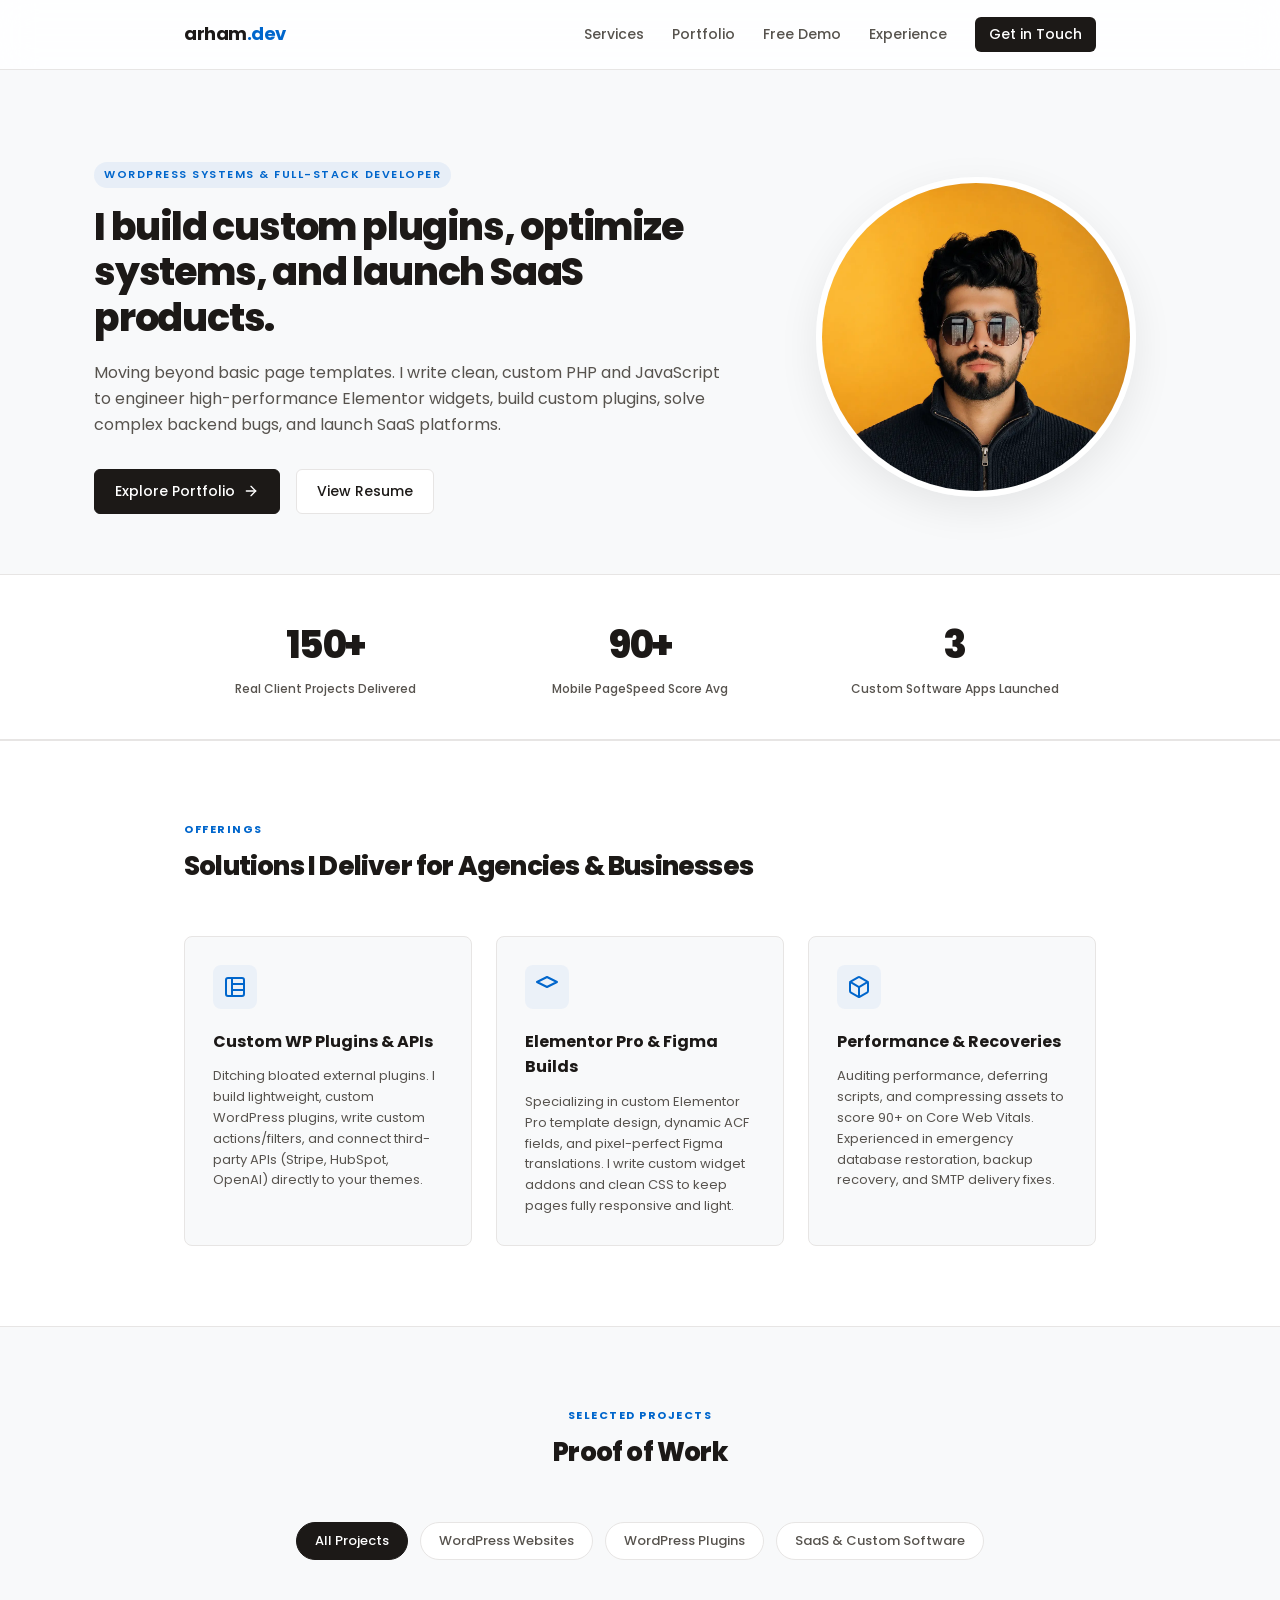
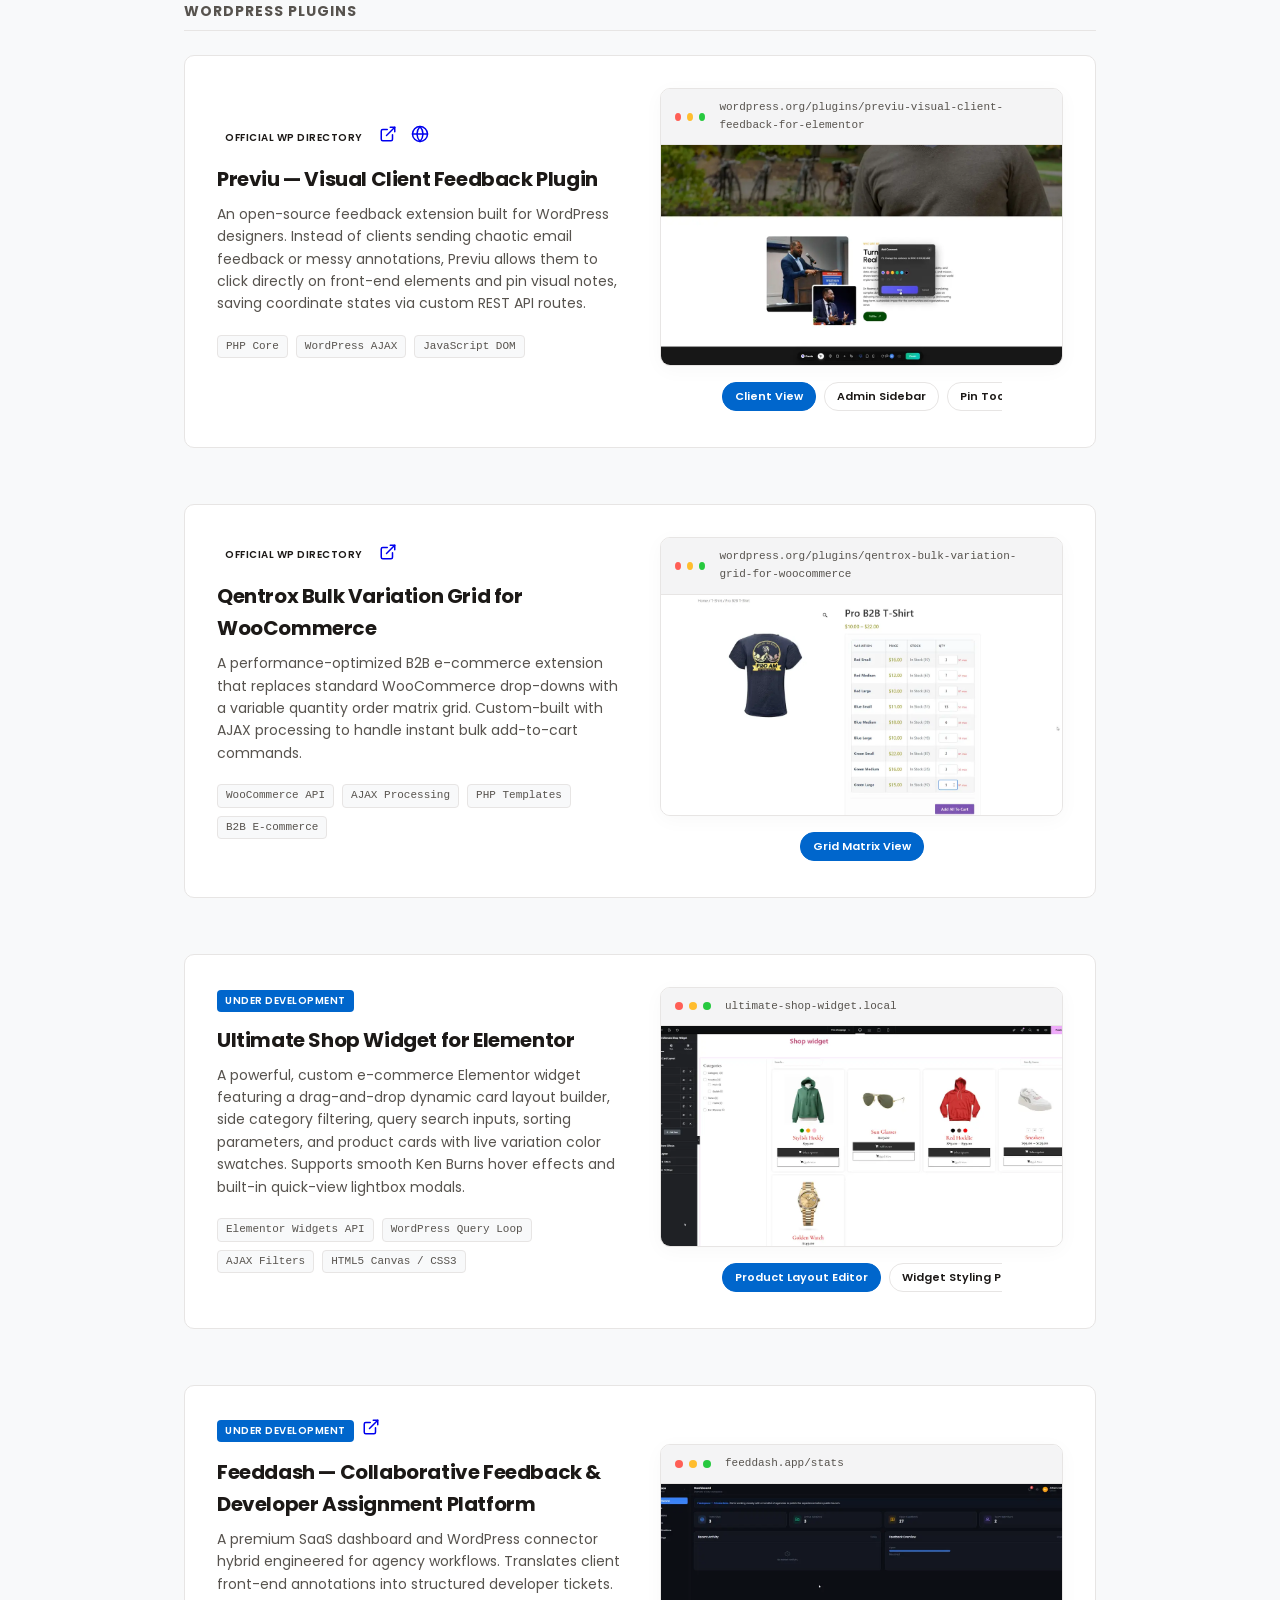
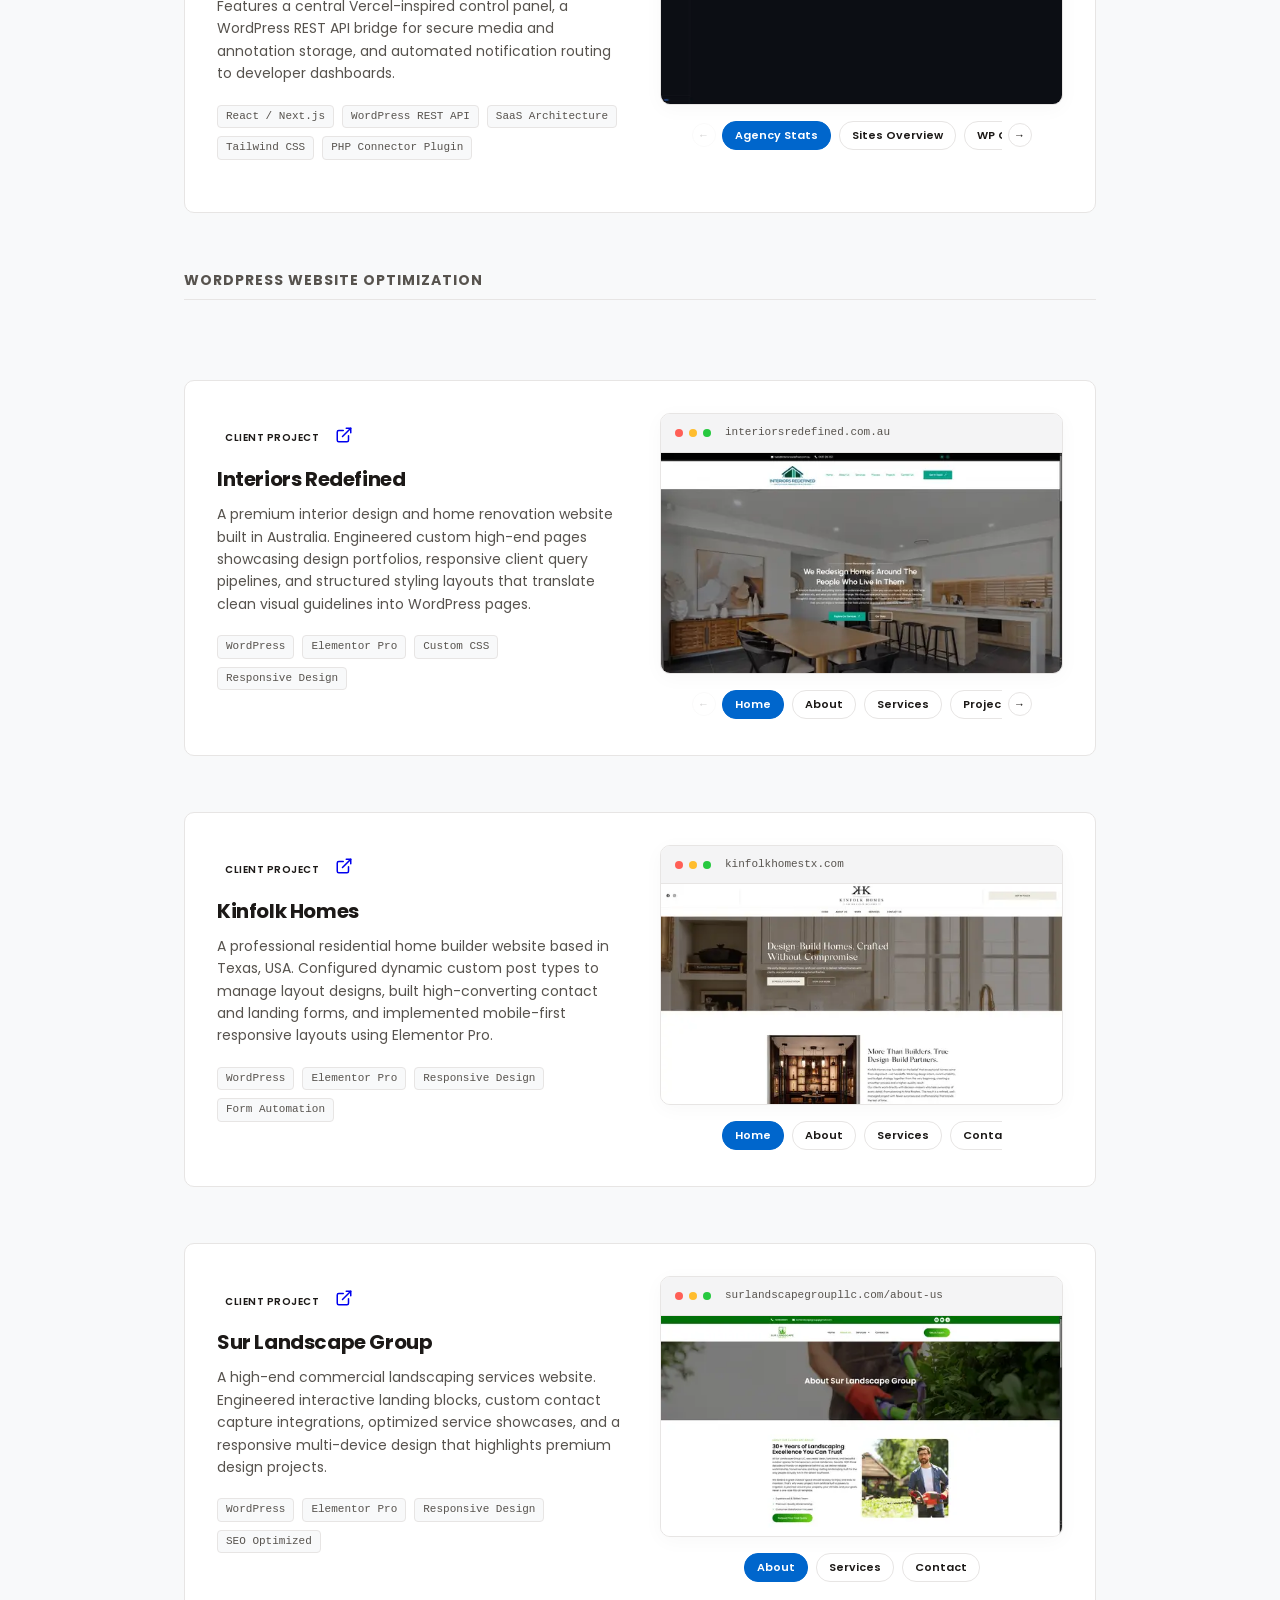
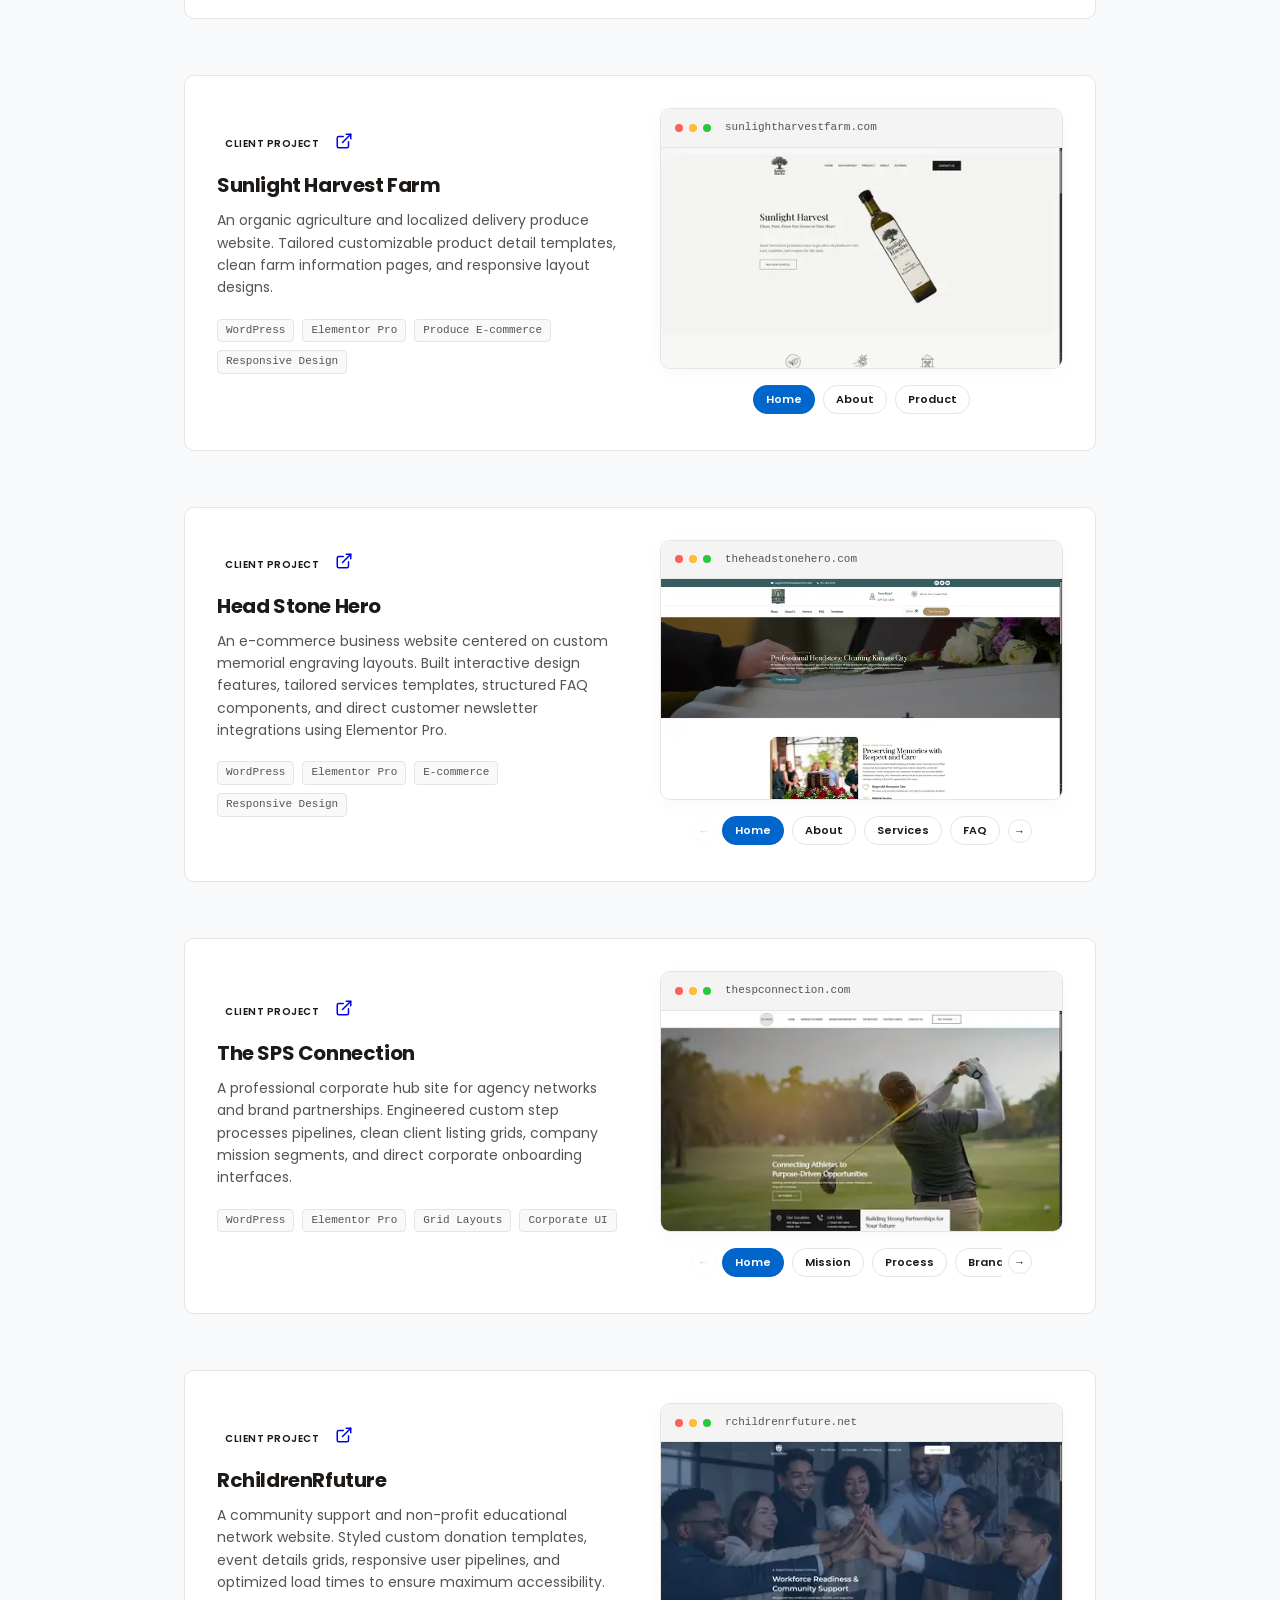
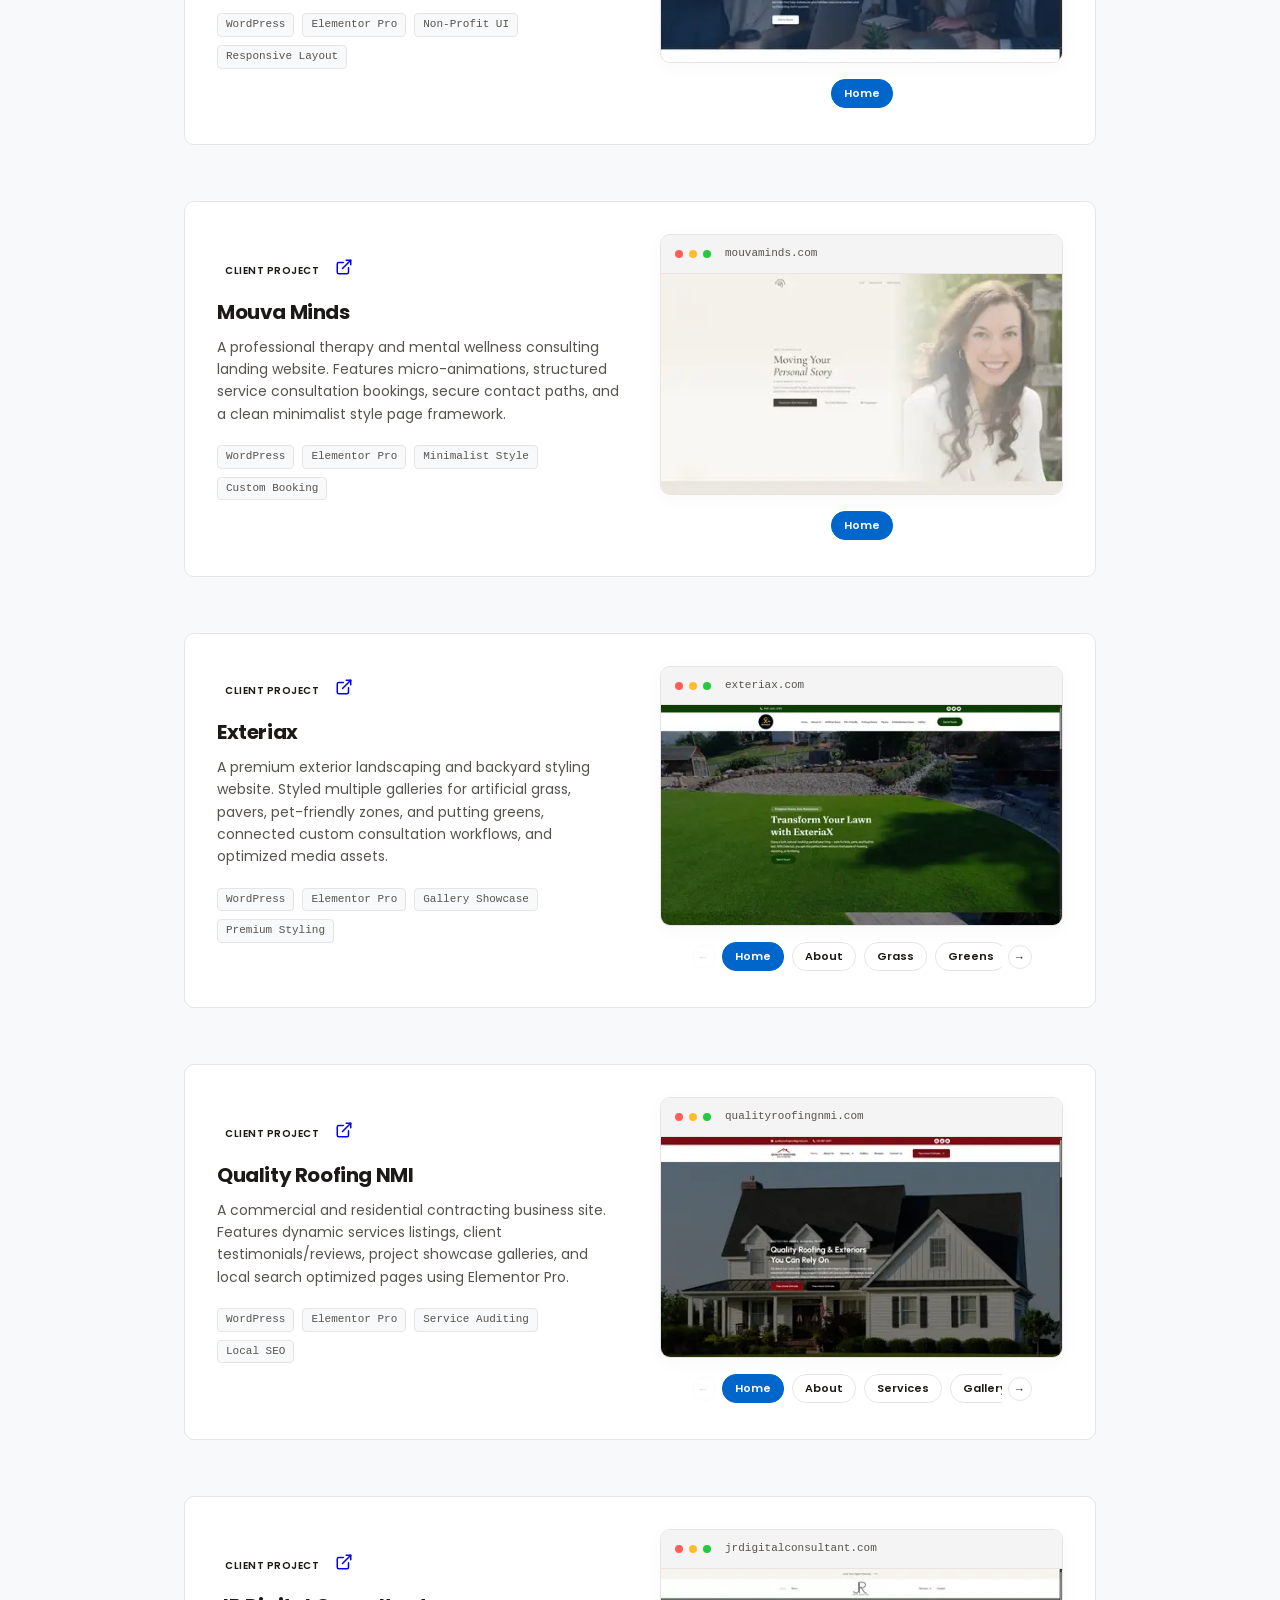
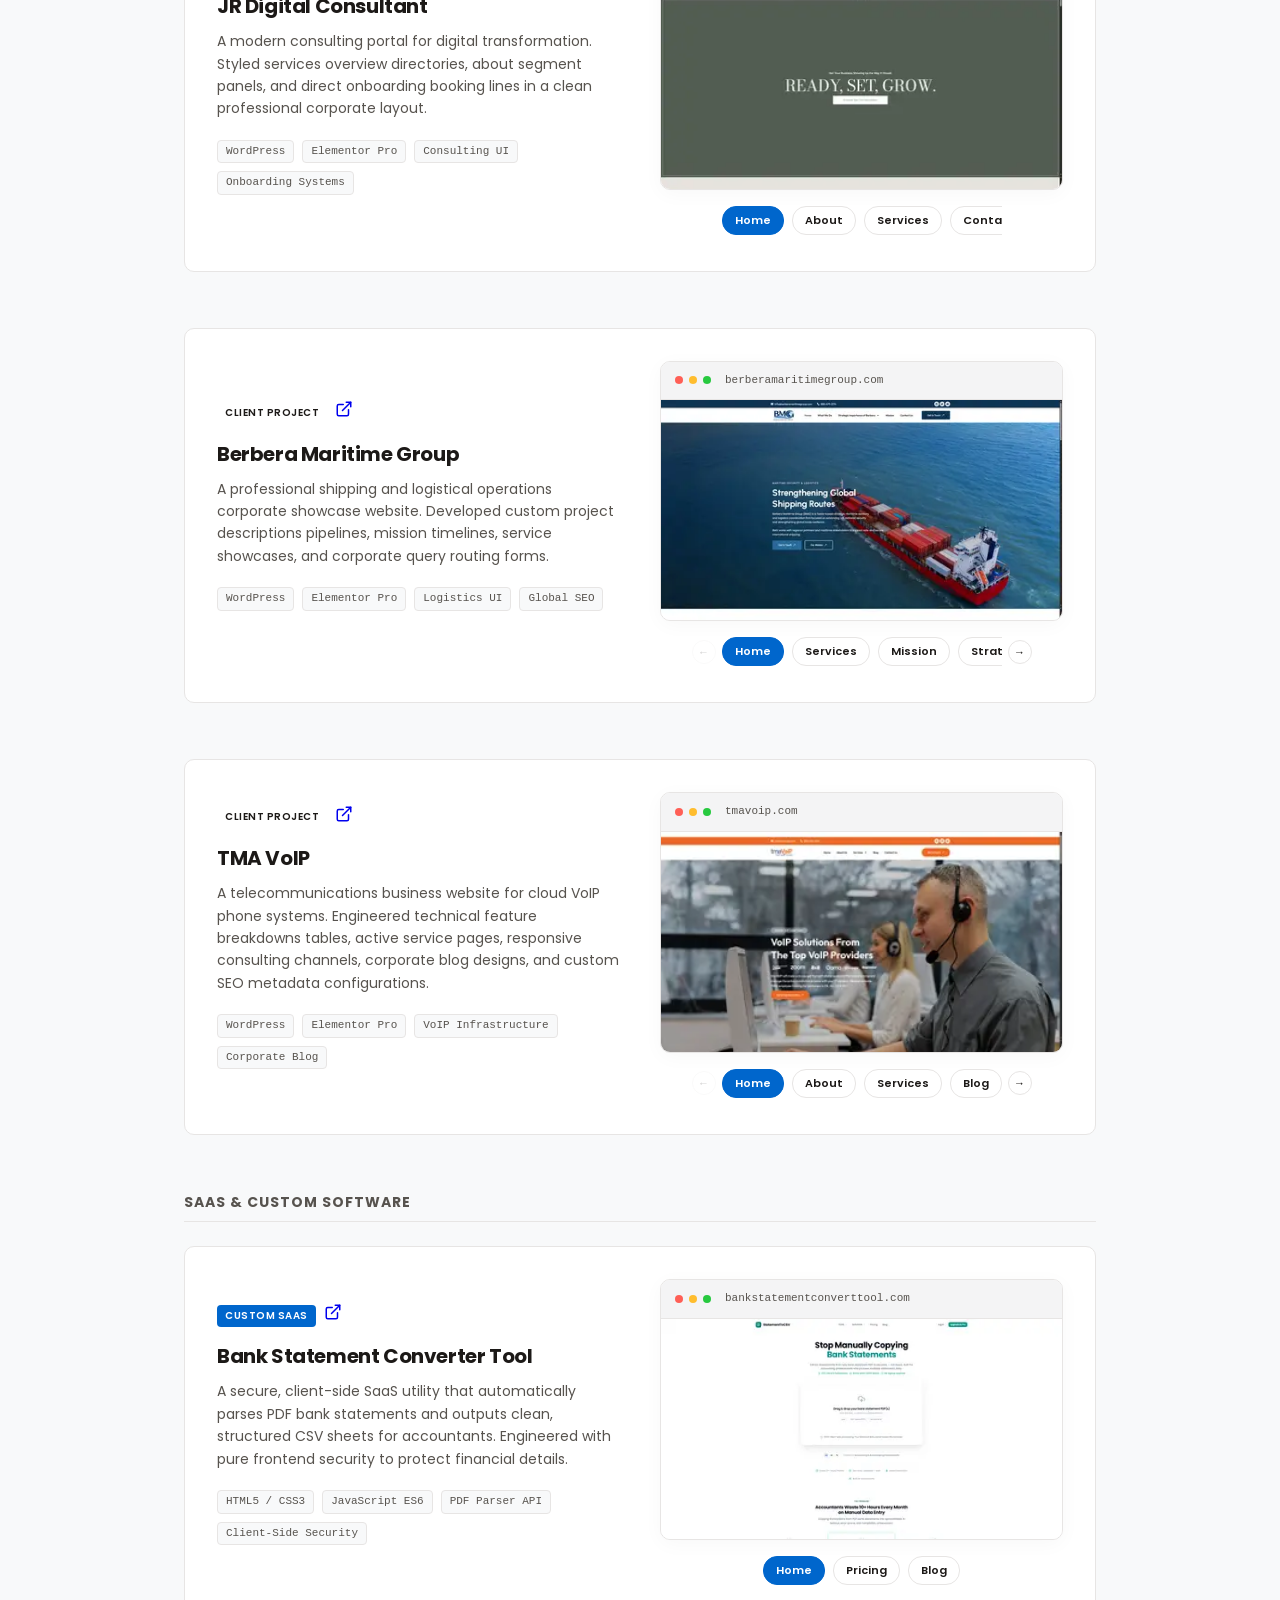
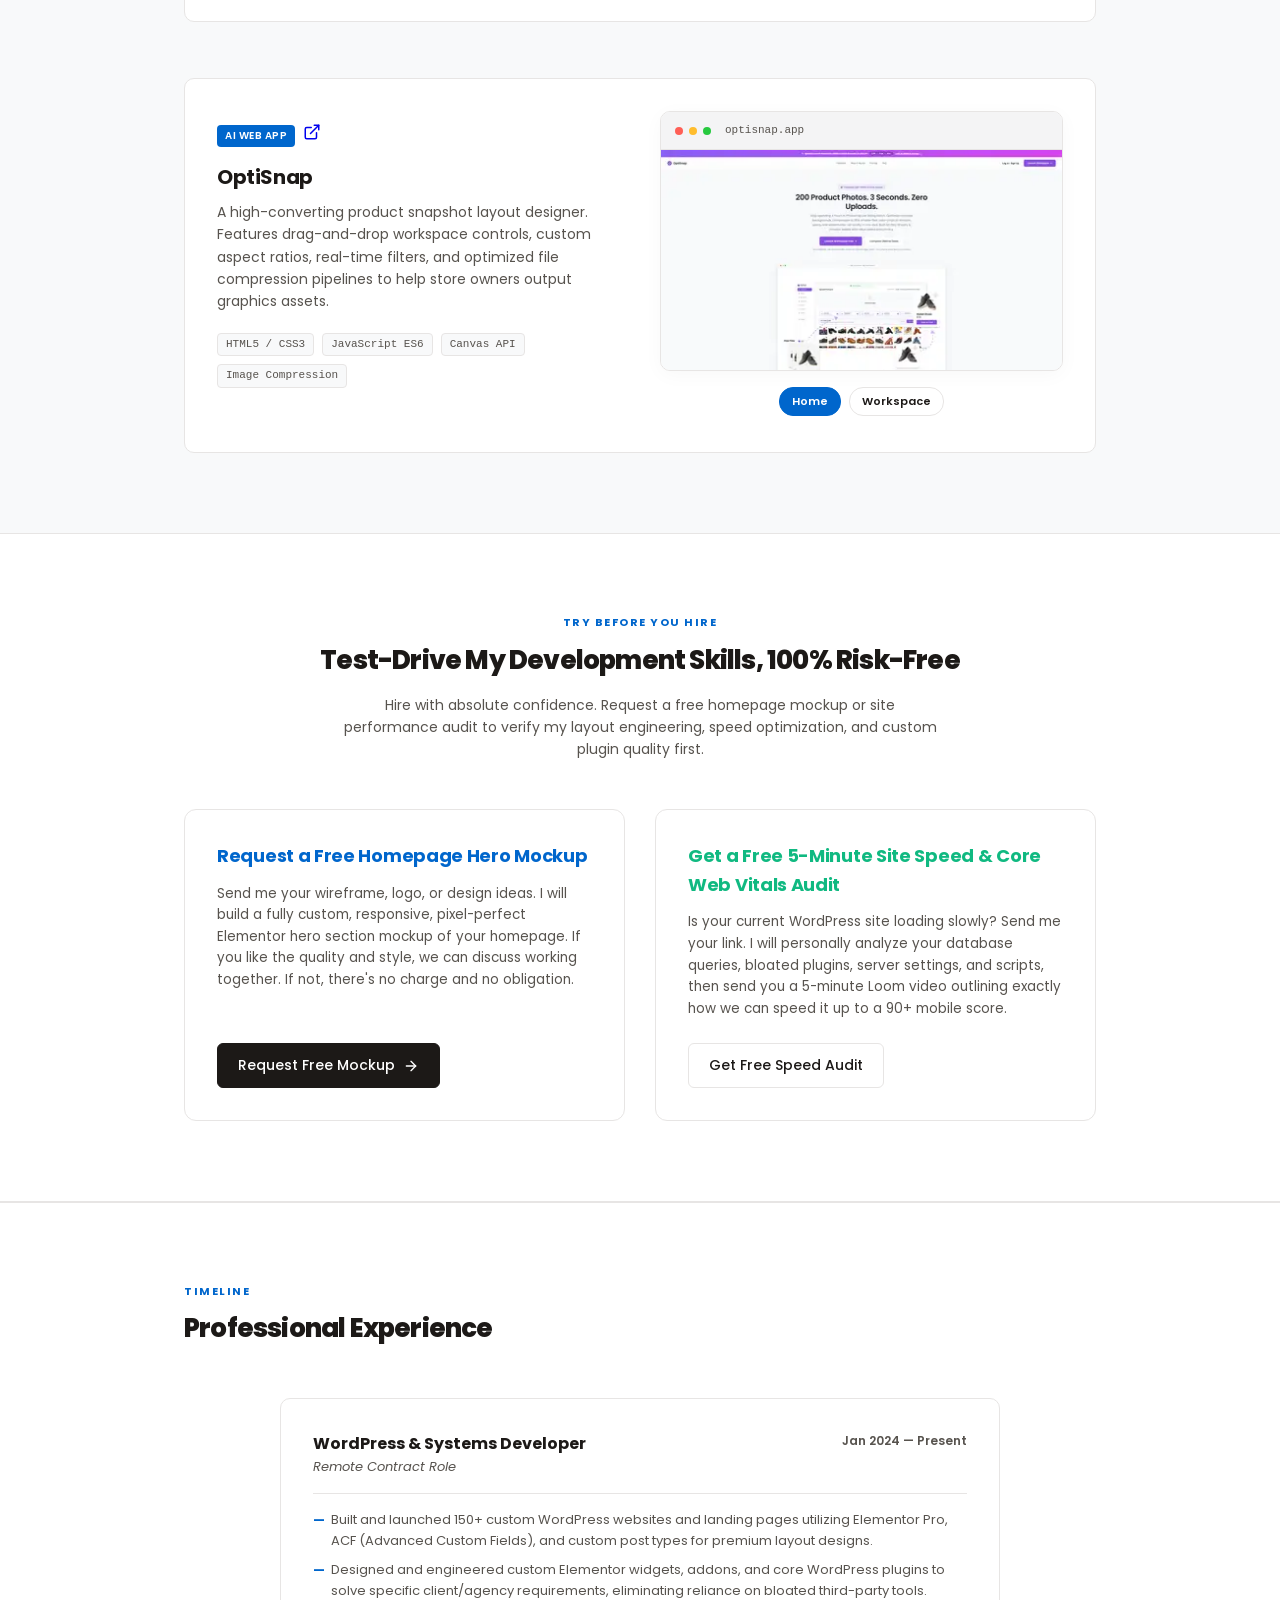
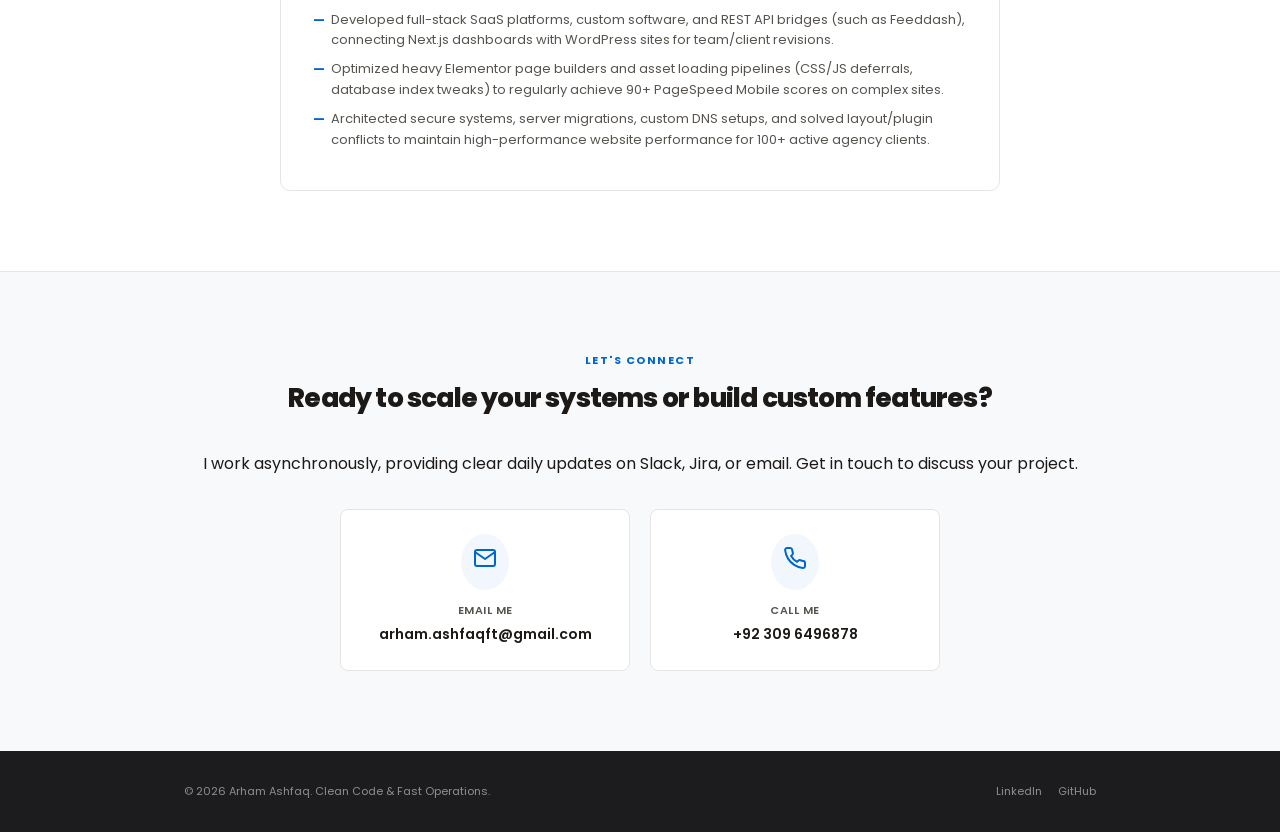
==== commit 6c041ef5: "Add Free Demo CTA section and optimize resume to 1-page PDF" ====
--- a/index.html
+++ b/index.html
@@ -19,9 +19,13 @@
             <nav class="nav-links">
                 <a href="#services">Services</a>
                 <a href="#portfolio">Portfolio</a>
+                <a href="#demo">Free Demo</a>
                 <a href="#experience">Experience</a>
                 <a href="#contact" class="btn-primary-nav">Get in Touch</a>
             </nav>
+            <button class="nav-toggle" id="nav-toggle" aria-label="toggle navigation">
+                <span class="hamburger"></span>
+            </button>
         </div>
     </header>
 
@@ -1018,6 +1022,48 @@
             </div>
         </section>
 
+        <!-- Risk-Free Demo CTA Section -->
+        <section id="demo" class="section bg-light">
+            <div class="container">
+                <div class="section-header text-center">
+                    <span class="section-label">Try Before You Hire</span>
+                    <h2 class="section-title">Test-Drive My Development Skills, 100% Risk-Free</h2>
+                    <p class="section-subtitle" style="max-width: 600px; margin: 12px auto 0 auto; color: var(--text-muted); font-size: 14px;">
+                        Hire with absolute confidence. Request a free homepage mockup or site performance audit to verify my layout engineering, speed optimization, and custom plugin quality first.
+                    </p>
+                </div>
+                
+                <div class="demo-grid">
+                    <!-- Option 1: Free Mockup -->
+                    <div class="demo-card">
+                        <div>
+                            <h3 style="color: var(--accent-blue);">Request a Free Homepage Hero Mockup</h3>
+                            <p>
+                                Send me your wireframe, logo, or design ideas. I will build a fully custom, responsive, pixel-perfect Elementor hero section mockup of your homepage. If you like the quality and style, we can discuss working together. If not, there's no charge and no obligation.
+                            </p>
+                        </div>
+                        <a href="mailto:arham.ashfaqft@gmail.com?subject=Free%20Homepage%20Mockup%20Request&body=Hi%20Arham,%0D%0A%0D%0AI%20would%20like%20to%20request%20a%20free%201-section%20homepage%20hero%20mockup%20for%20my%20brand.%0D%0A%0D%0AMy%20website/project%20details:%20" class="btn-primary">
+                            <span>Request Free Mockup</span>
+                            <svg class="icon-arrow" width="16" height="16" viewBox="0 0 24 24" fill="none" stroke="currentColor" stroke-width="2" stroke-linecap="round" stroke-linejoin="round"><line x1="5" y1="12" x2="19" y2="12"></line><polyline points="12 5 19 12 12 19"></polyline></svg>
+                        </a>
+                    </div>
+
+                    <!-- Option 2: Speed Audit -->
+                    <div class="demo-card">
+                        <div>
+                            <h3 style="color: var(--accent-green);">Get a Free 5-Minute Site Speed & Core Web Vitals Audit</h3>
+                            <p>
+                                Is your current WordPress site loading slowly? Send me your link. I will personally analyze your database queries, bloated plugins, server settings, and scripts, then send you a 5-minute Loom video outlining exactly how we can speed it up to a 90+ mobile score.
+                            </p>
+                        </div>
+                        <a href="mailto:arham.ashfaqft@gmail.com?subject=Free%20WordPress%20Speed%20Audit%20Request&body=Hi%20Arham,%0D%0A%0D%0AI%20would%20like%20to%20request%20a%20free%20speed%20audit%20for%20my%20website.%0D%0A%0D%0AMy%20live%20site%20URL:%20" class="btn-secondary">
+                            <span>Get Free Speed Audit</span>
+                        </a>
+                    </div>
+                </div>
+            </div>
+        </section>
+
         <!-- Experience Timeline Section -->
         <section id="experience" class="section bg-light">
             <div class="container">
--- a/style.css
+++ b/style.css
@@ -138,6 +138,15 @@
     transform: translateY(-0.5px);
 }
 
+.nav-toggle {
+    display: none;
+    background: none;
+    border: none;
+    cursor: pointer;
+    padding: 10px;
+    z-index: 2100;
+}
+
 /* Hero Section */
 .hero-section {
     padding: 80px 0 60px 0;
@@ -1123,6 +1132,95 @@
     .projects-split-grid {
         grid-template-columns: 1fr;
     }
+    
+    /* Hamburger and Mobile Navigation Menu Overlay */
+    .nav-toggle {
+        display: block;
+    }
+    
+    .hamburger {
+        display: block;
+        position: relative;
+        width: 20px;
+        height: 2px;
+        background-color: var(--text-main);
+        transition: transform 0.2s ease-in-out;
+    }
+    
+    .hamburger::before,
+    .hamburger::after {
+        content: '';
+        position: absolute;
+        left: 0;
+        width: 20px;
+        height: 2px;
+        background-color: var(--text-main);
+        transition: transform 0.2s ease-in-out, top 0.2s ease-in-out 0.2s;
+    }
+    
+    .hamburger::before {
+        top: -6px;
+    }
+    
+    .hamburger::after {
+        top: 6px;
+    }
+    
+    /* Transform to X when open */
+    .nav-open .hamburger {
+        background-color: transparent;
+    }
+    
+    .nav-open .hamburger::before {
+        top: 0;
+        transform: rotate(45deg);
+    }
+    
+    .nav-open .hamburger::after {
+        top: 0;
+        transform: rotate(-45deg);
+    }
+
+    .nav-links {
+        position: fixed;
+        top: 0;
+        left: 0;
+        width: 100%;
+        height: 100vh;
+        background-color: rgba(255, 255, 255, 0.98);
+        backdrop-filter: blur(20px);
+        -webkit-backdrop-filter: blur(20px);
+        flex-direction: column;
+        justify-content: center;
+        align-items: center;
+        gap: 32px;
+        opacity: 0;
+        visibility: hidden;
+        transform: translateY(-20px);
+        transition: opacity 0.3s ease, transform 0.3s ease, visibility 0.3s ease;
+        z-index: 1999;
+    }
+    
+    .nav-open .nav-links {
+        opacity: 1;
+        visibility: visible;
+        transform: translateY(0);
+    }
+    
+    .nav-links a {
+        font-size: 20px !important;
+        font-weight: 600;
+        color: var(--text-main);
+    }
+    
+    .btn-primary-nav {
+        padding: 10px 24px !important;
+        font-size: 16px !important;
+    }
+    
+    body.nav-menu-active {
+        overflow: hidden;
+    }
 }
 
 @media (max-width: 640px) {
@@ -1132,6 +1230,11 @@
     
     .hero-title {
         font-size: 28px;
+    }
+    
+    .hero-dp {
+        width: 240px;
+        height: 240px;
     }
     
     .stats-grid {
@@ -1358,3 +1461,55 @@
         right: 20px;
     }
 }
+
+/* Free Demo Section */
+.demo-section {
+    padding: 80px 0;
+}
+.demo-grid {
+    display: grid;
+    grid-template-columns: repeat(2, 1fr);
+    gap: 30px;
+    margin-top: 40px;
+}
+.demo-card {
+    background-color: var(--bg-card);
+    border: 1px solid var(--border);
+    border-radius: 12px;
+    padding: 32px;
+    display: flex;
+    flex-direction: column;
+    justify-content: space-between;
+    transition: var(--transition);
+}
+.demo-card:hover {
+    box-shadow: var(--shadow-hover);
+    border-color: var(--border-hover);
+    transform: translateY(-2px);
+}
+.demo-card h3 {
+    font-size: 18px;
+    font-weight: 700;
+    margin-bottom: 12px;
+    letter-spacing: -0.3px;
+}
+.demo-card p {
+    font-size: 13.5px;
+    color: var(--text-muted);
+    margin-bottom: 24px;
+    line-height: 1.6;
+}
+.demo-card .btn-primary,
+.demo-card .btn-secondary {
+    align-self: flex-start;
+    margin-top: auto;
+}
+@media (max-width: 768px) {
+    .demo-grid {
+        grid-template-columns: 1fr;
+        gap: 20px;
+    }
+    .demo-card {
+        padding: 24px;
+    }
+}
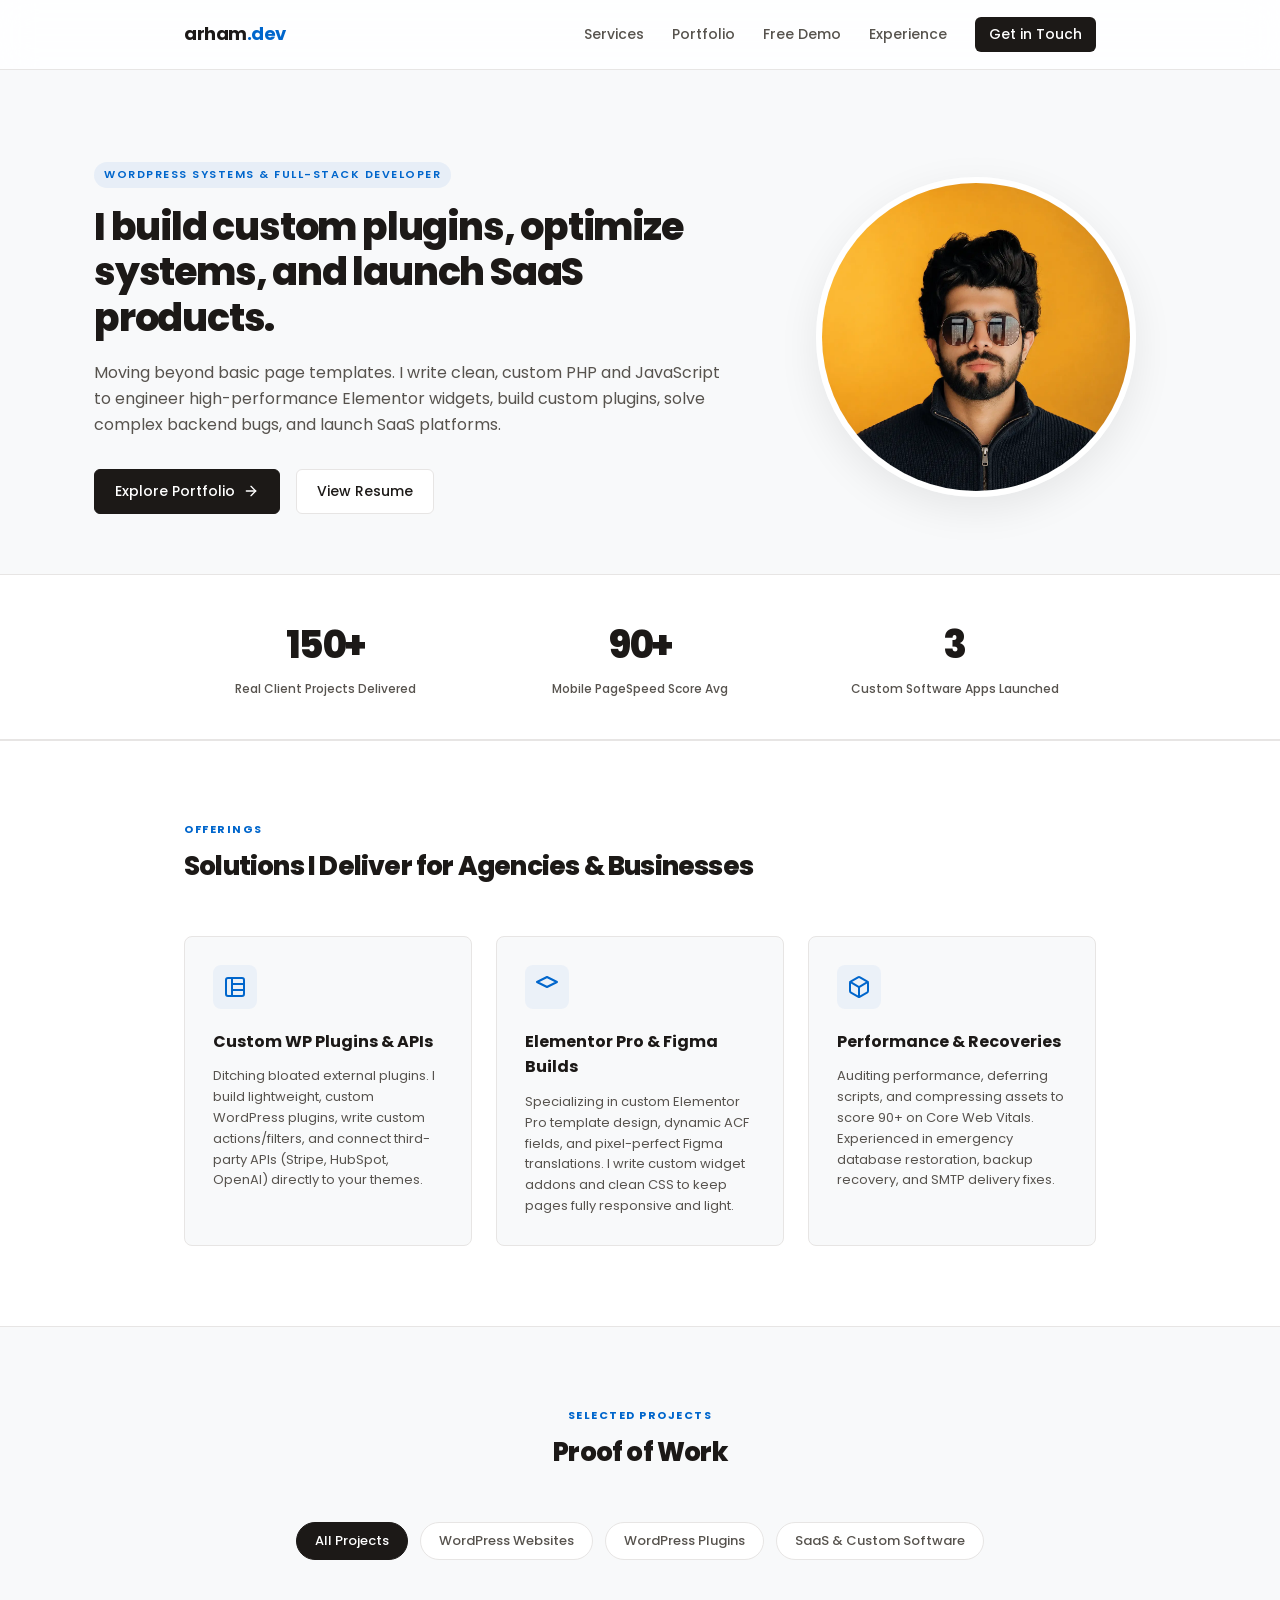
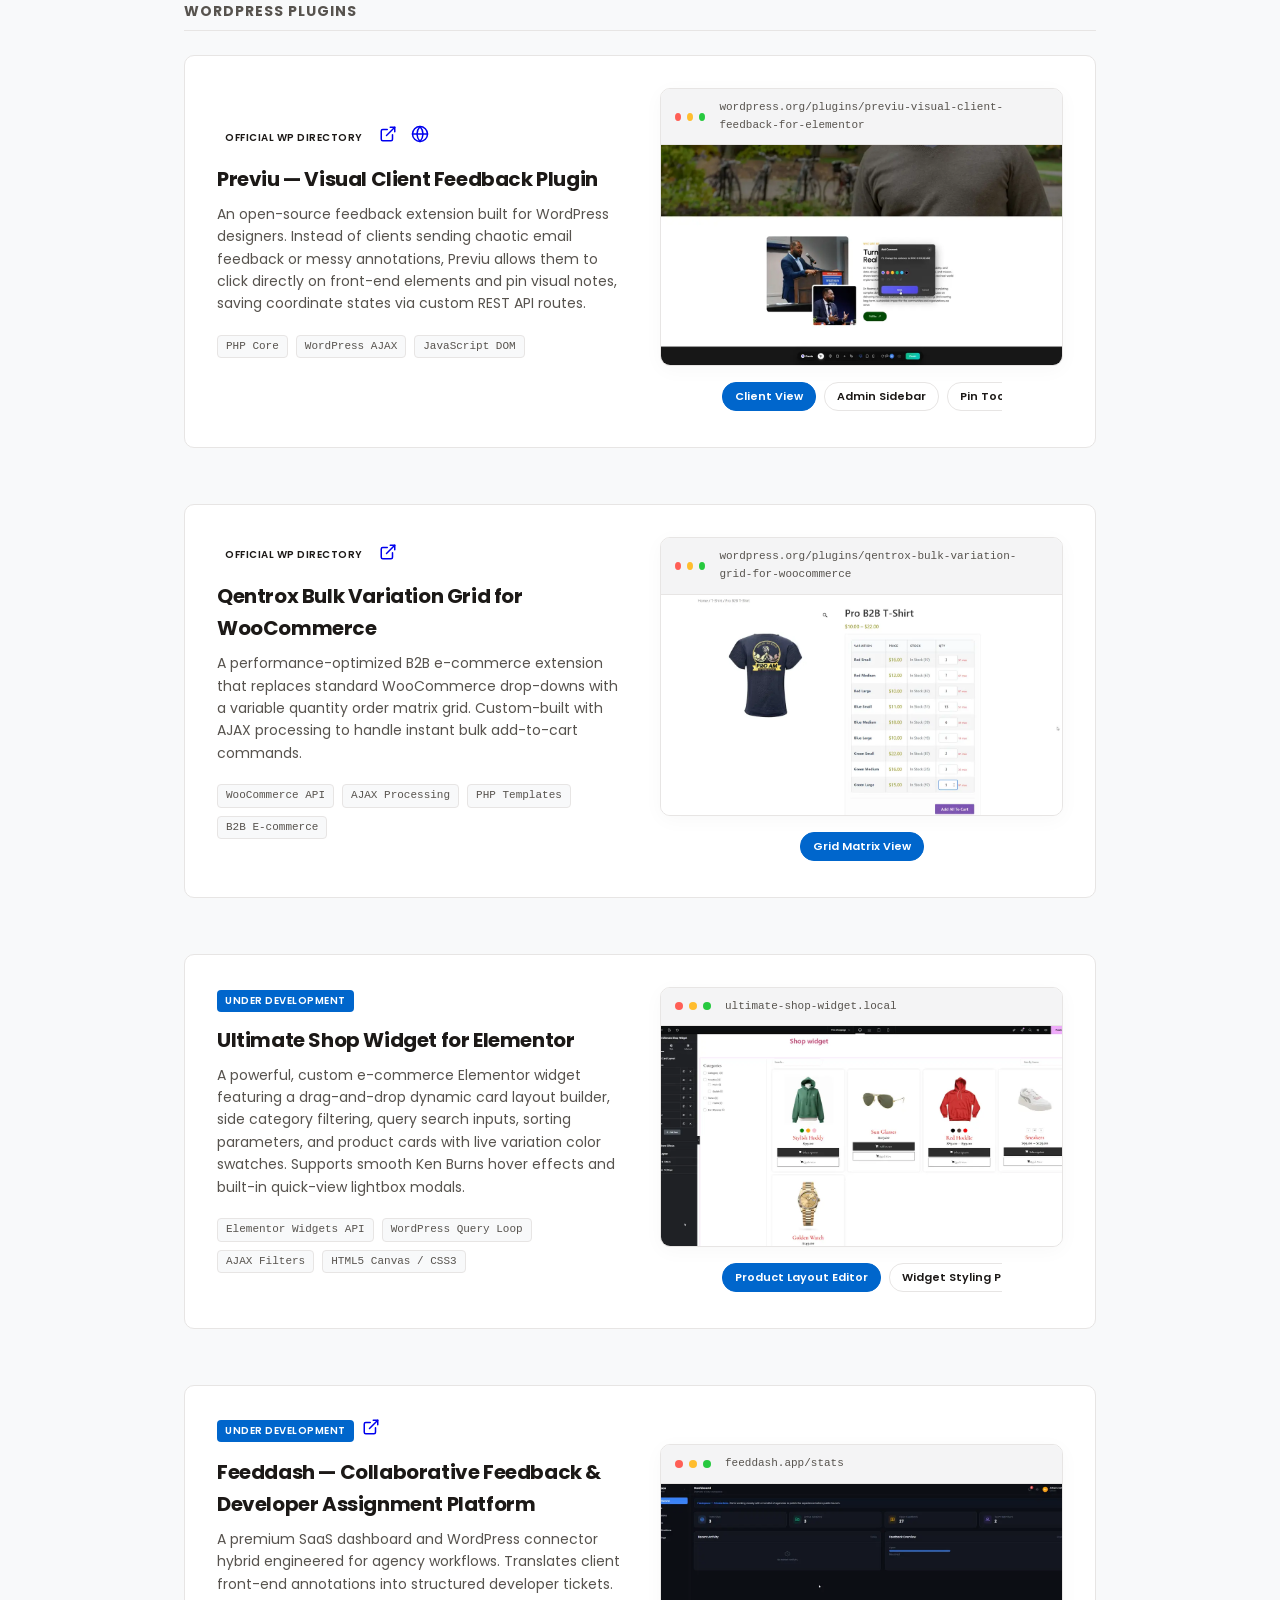
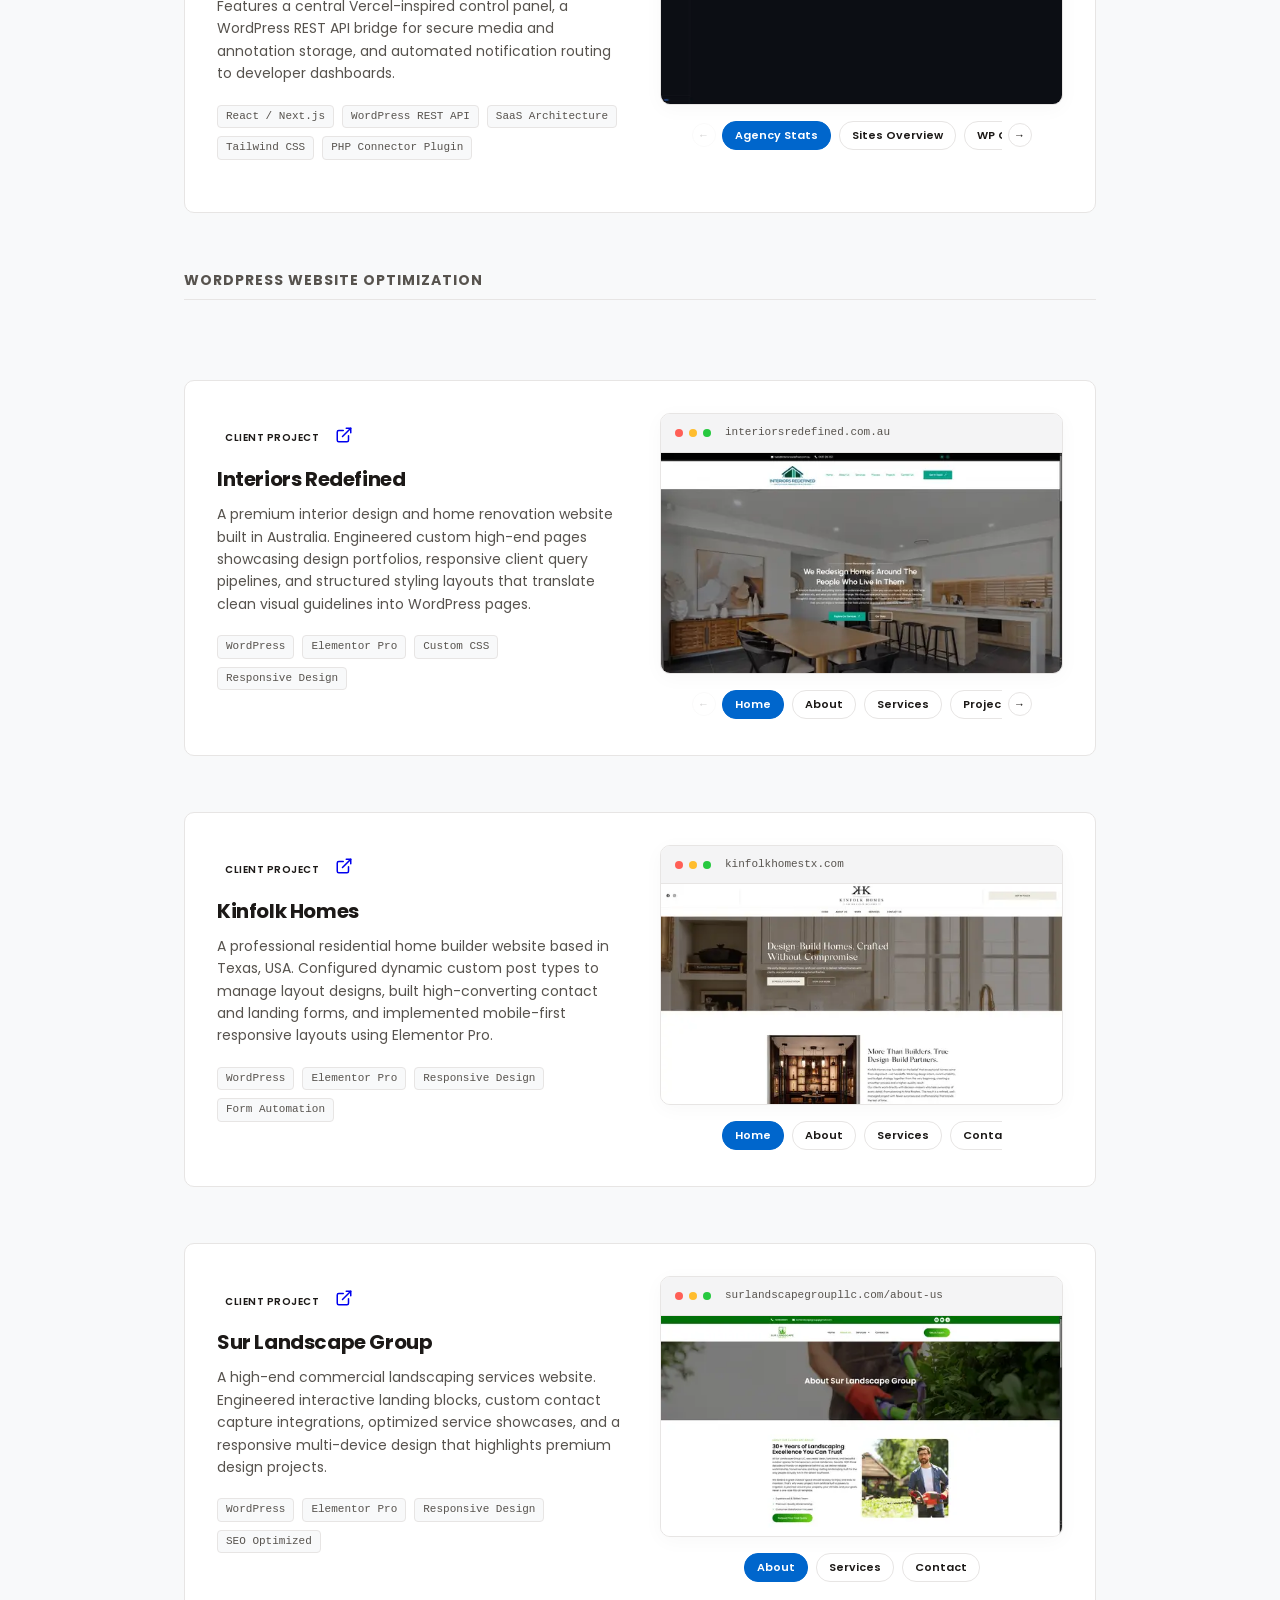
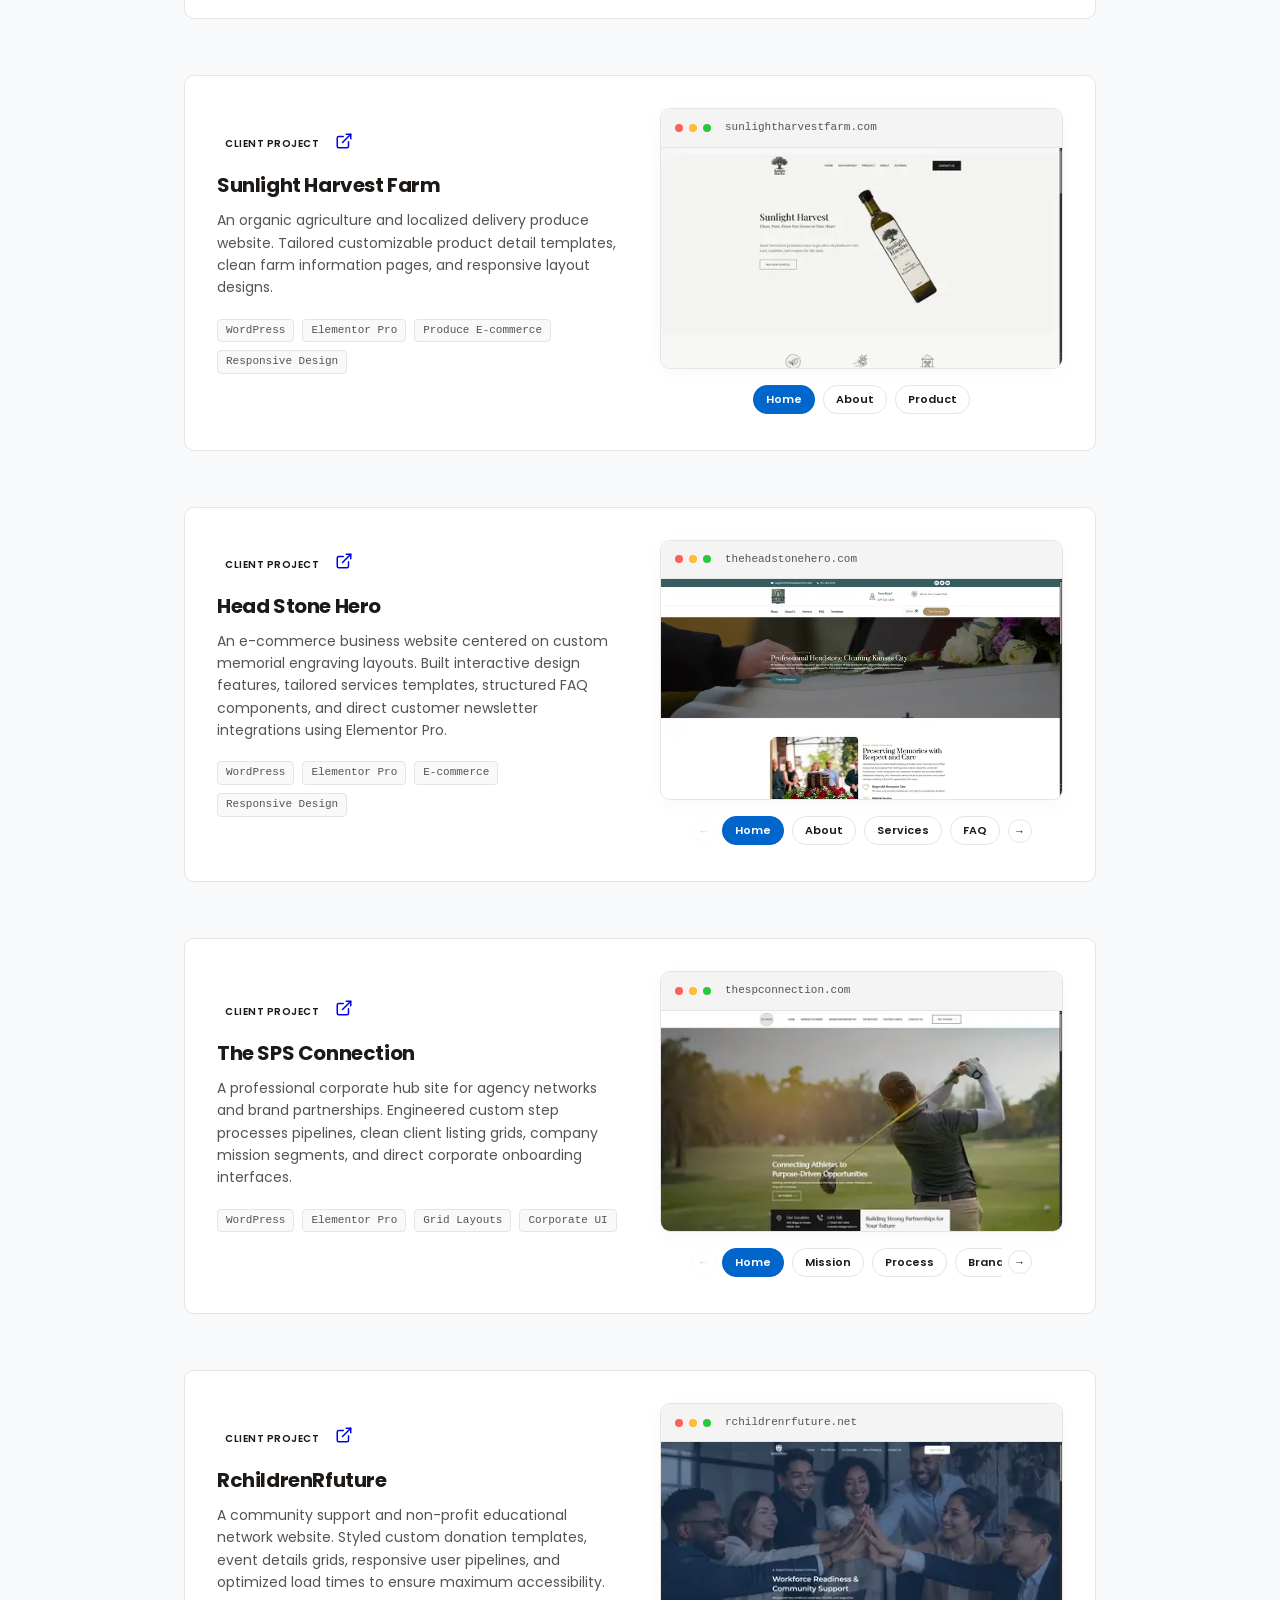
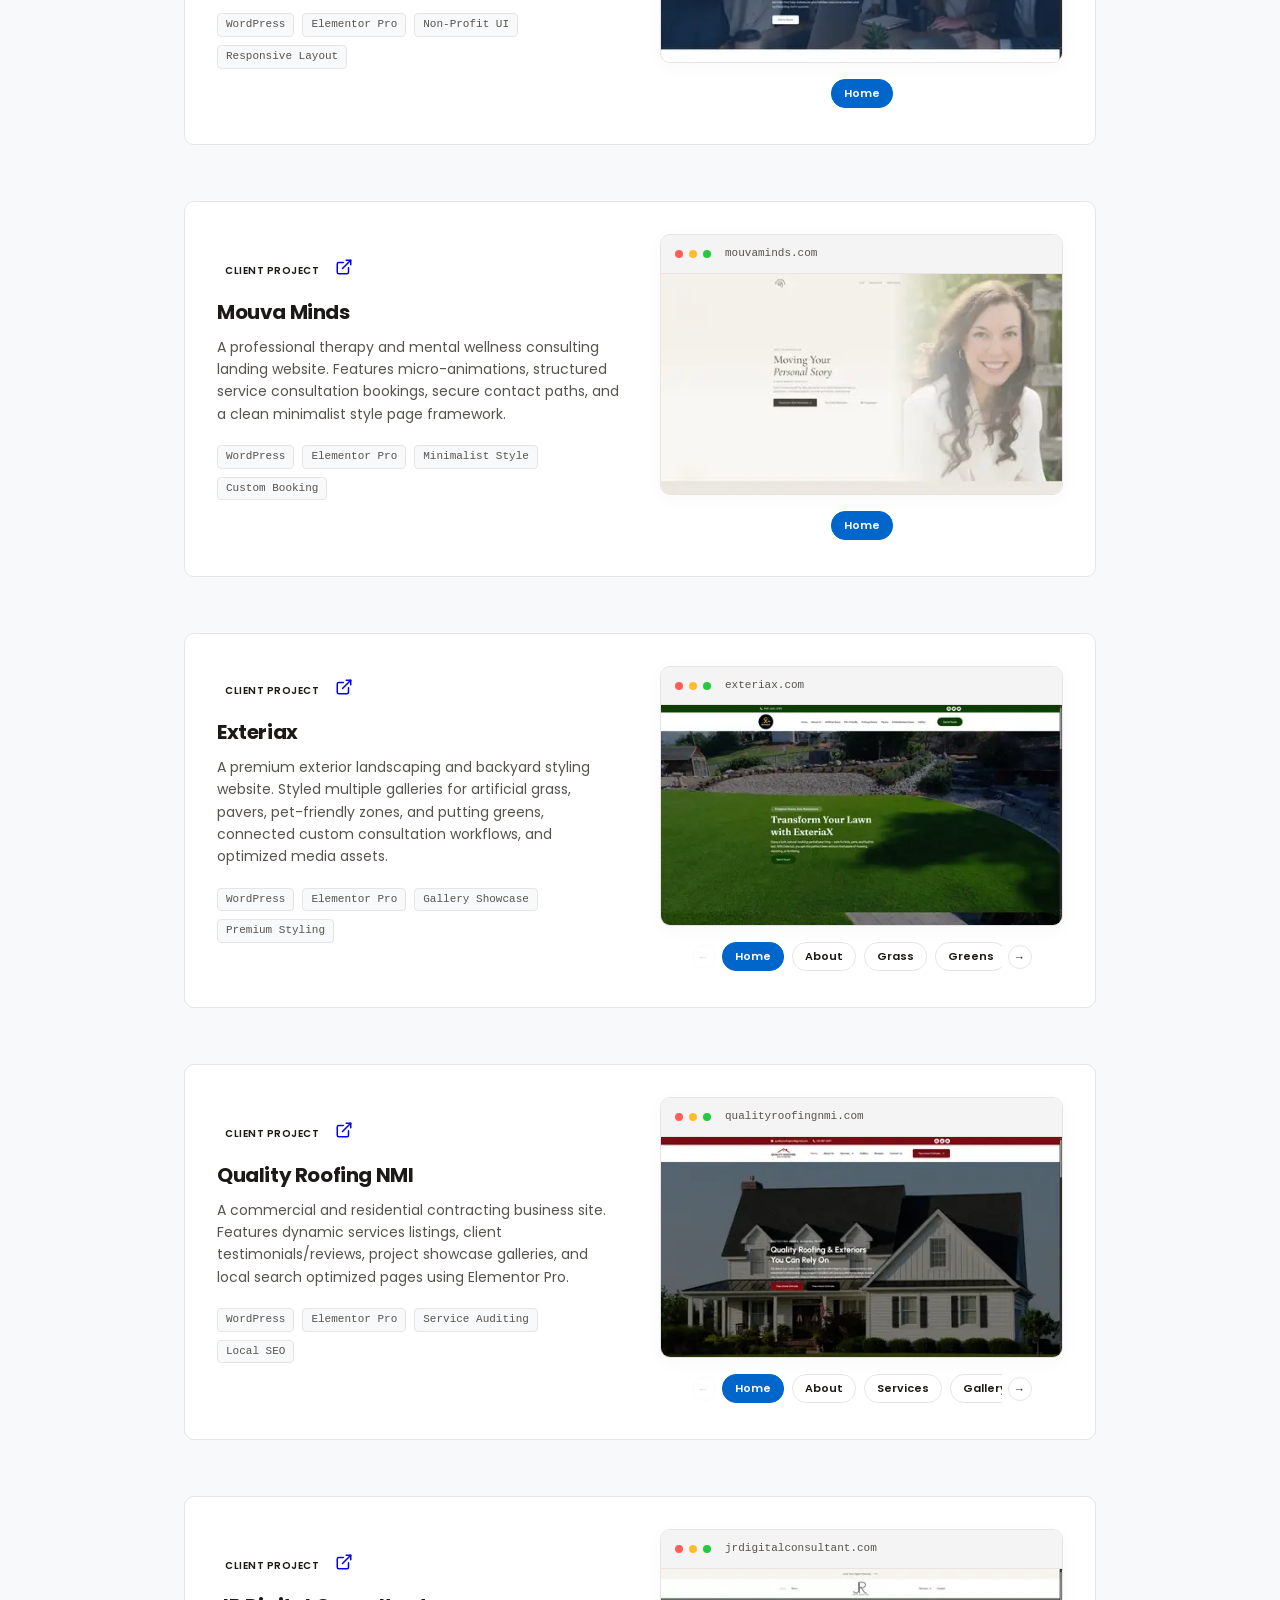
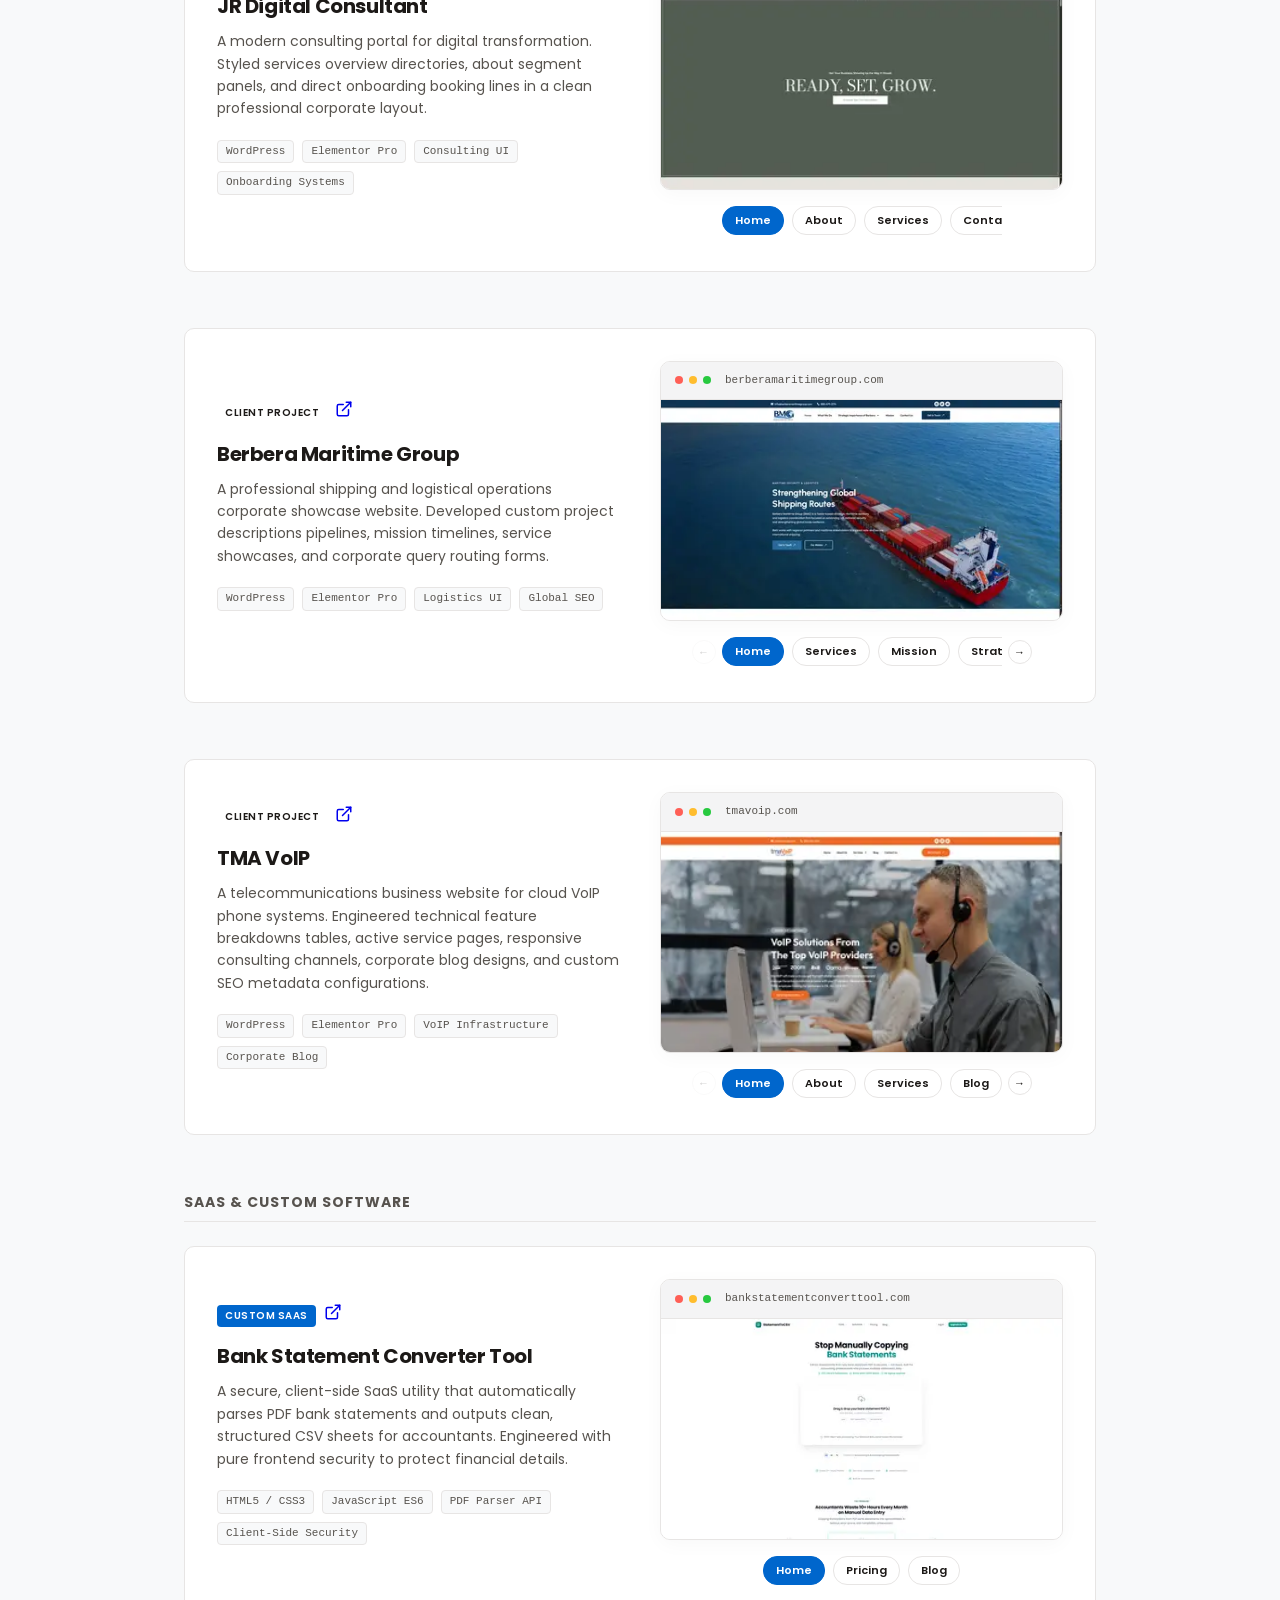
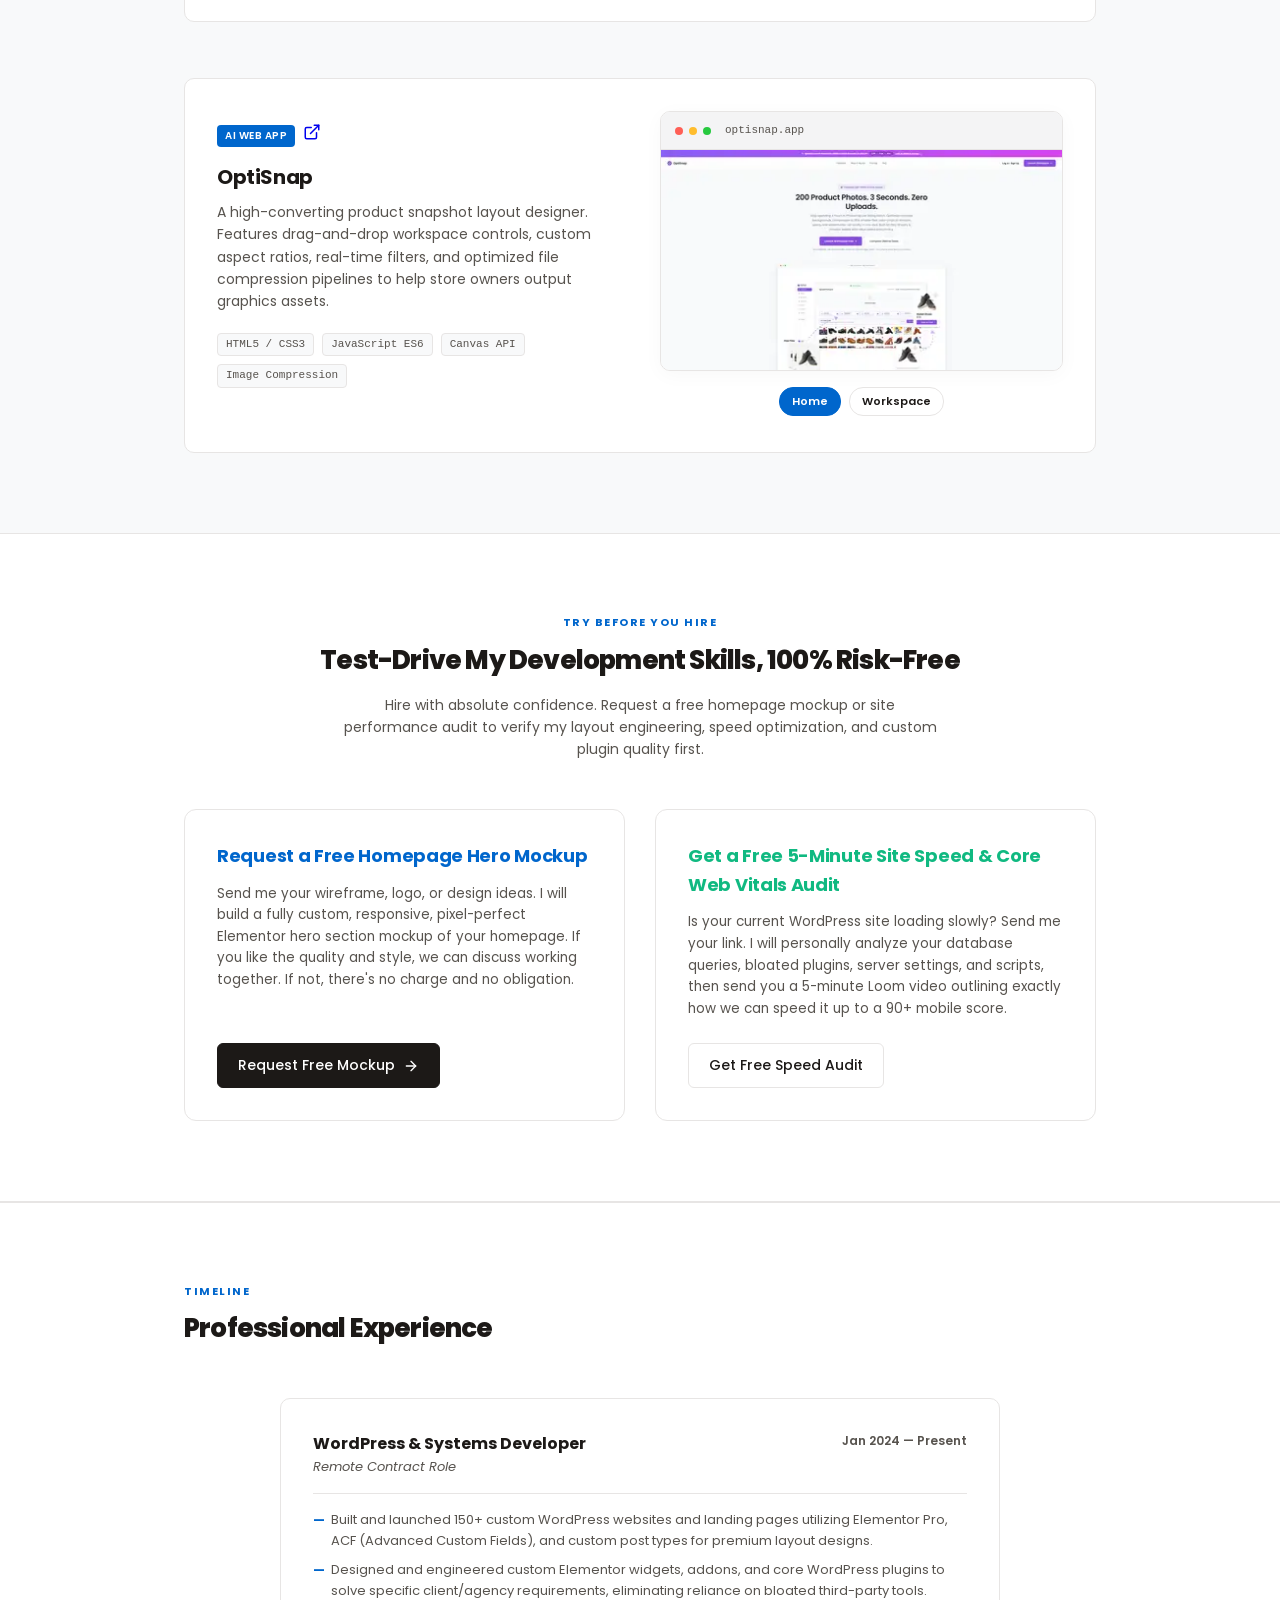
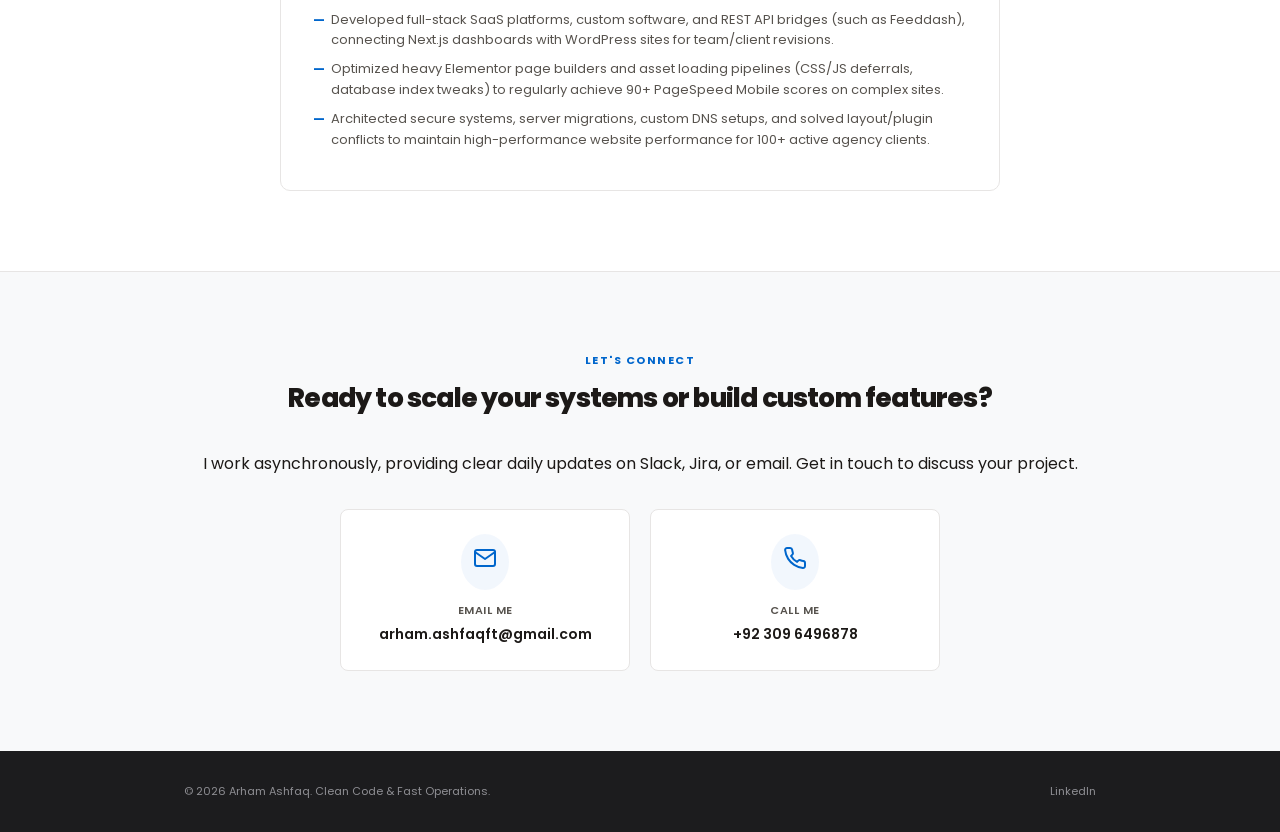
==== commit 8ec35836: "Remove GitHub link from portfolio footer" ====
--- a/index.html
+++ b/index.html
@@ -1132,7 +1132,6 @@
             <span>&copy; 2026 Arham Ashfaq. Clean Code & Fast Operations.</span>
             <div class="footer-socials">
                 <a href="https://linkedin.com/in/arhamashfaq" target="_blank">LinkedIn</a>
-                <a href="https://github.com/arhamashfaq" target="_blank">GitHub</a>
             </div>
         </div>
     </footer>
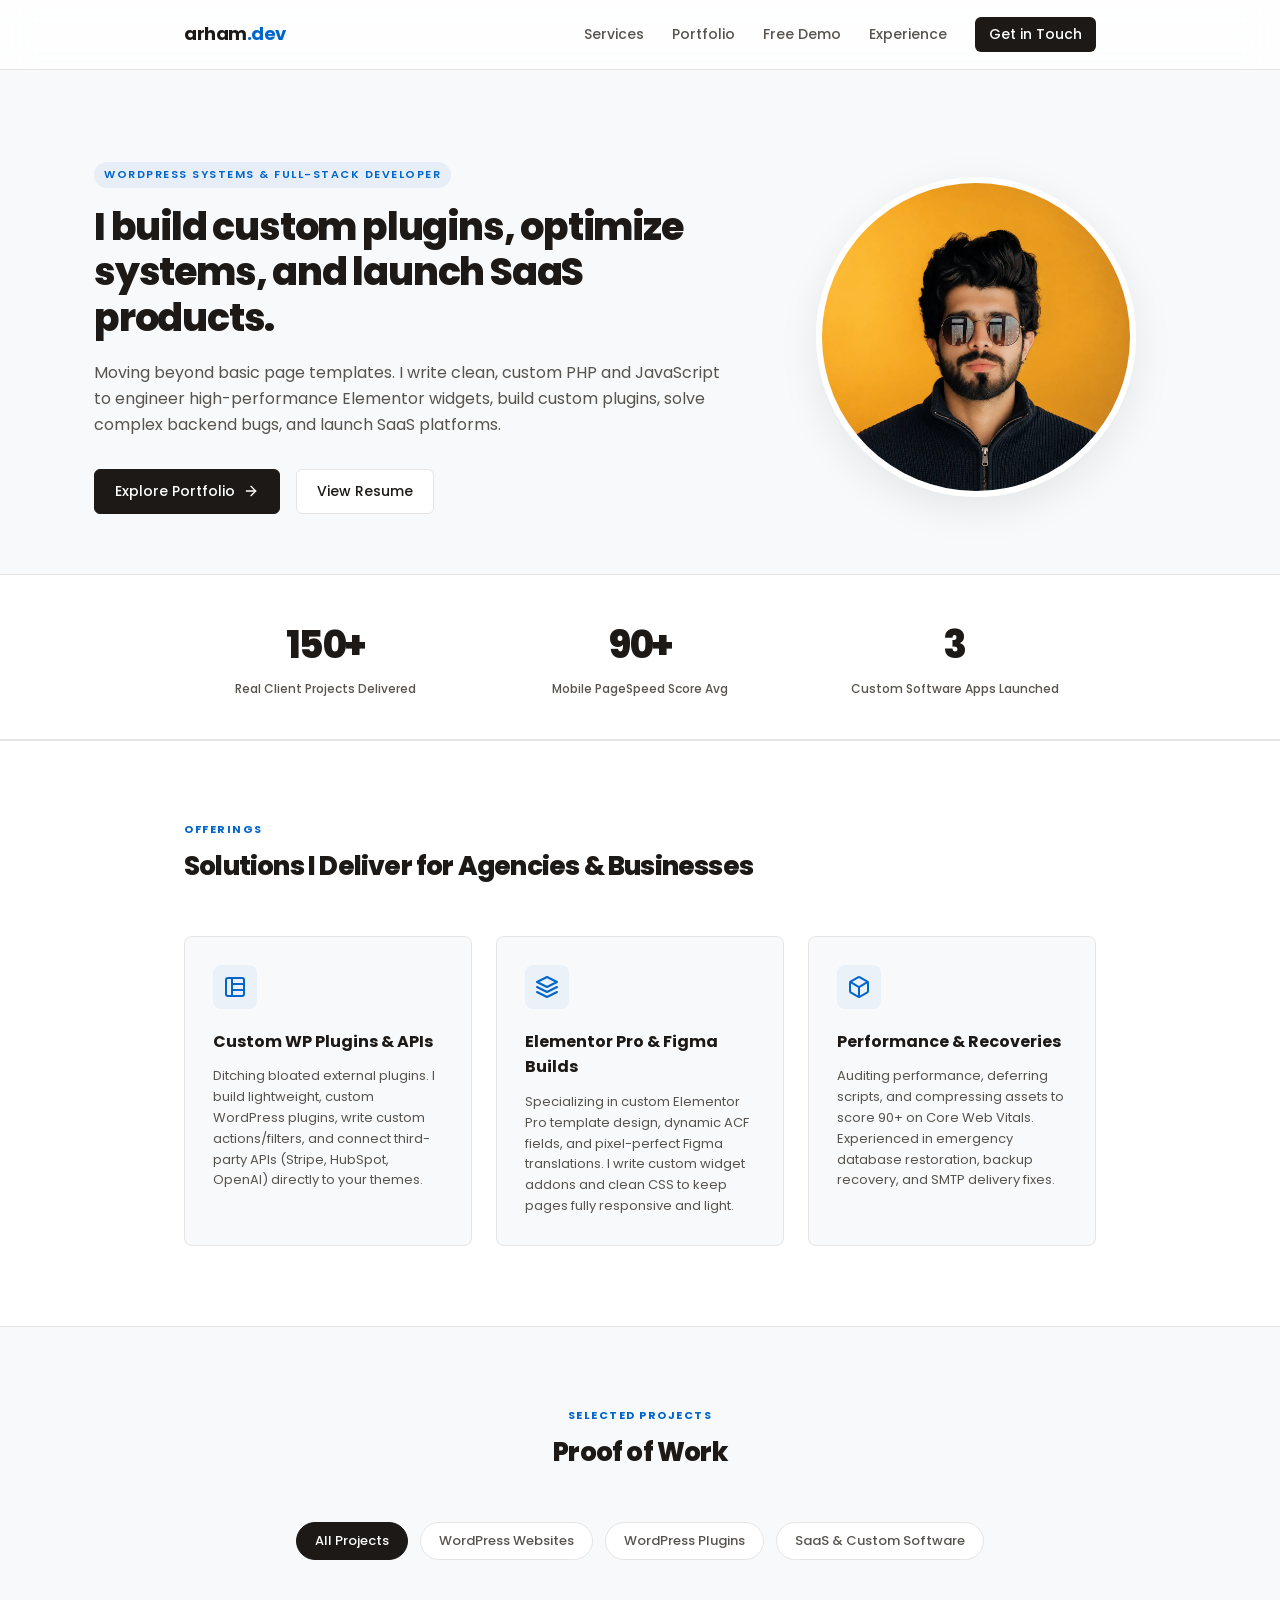
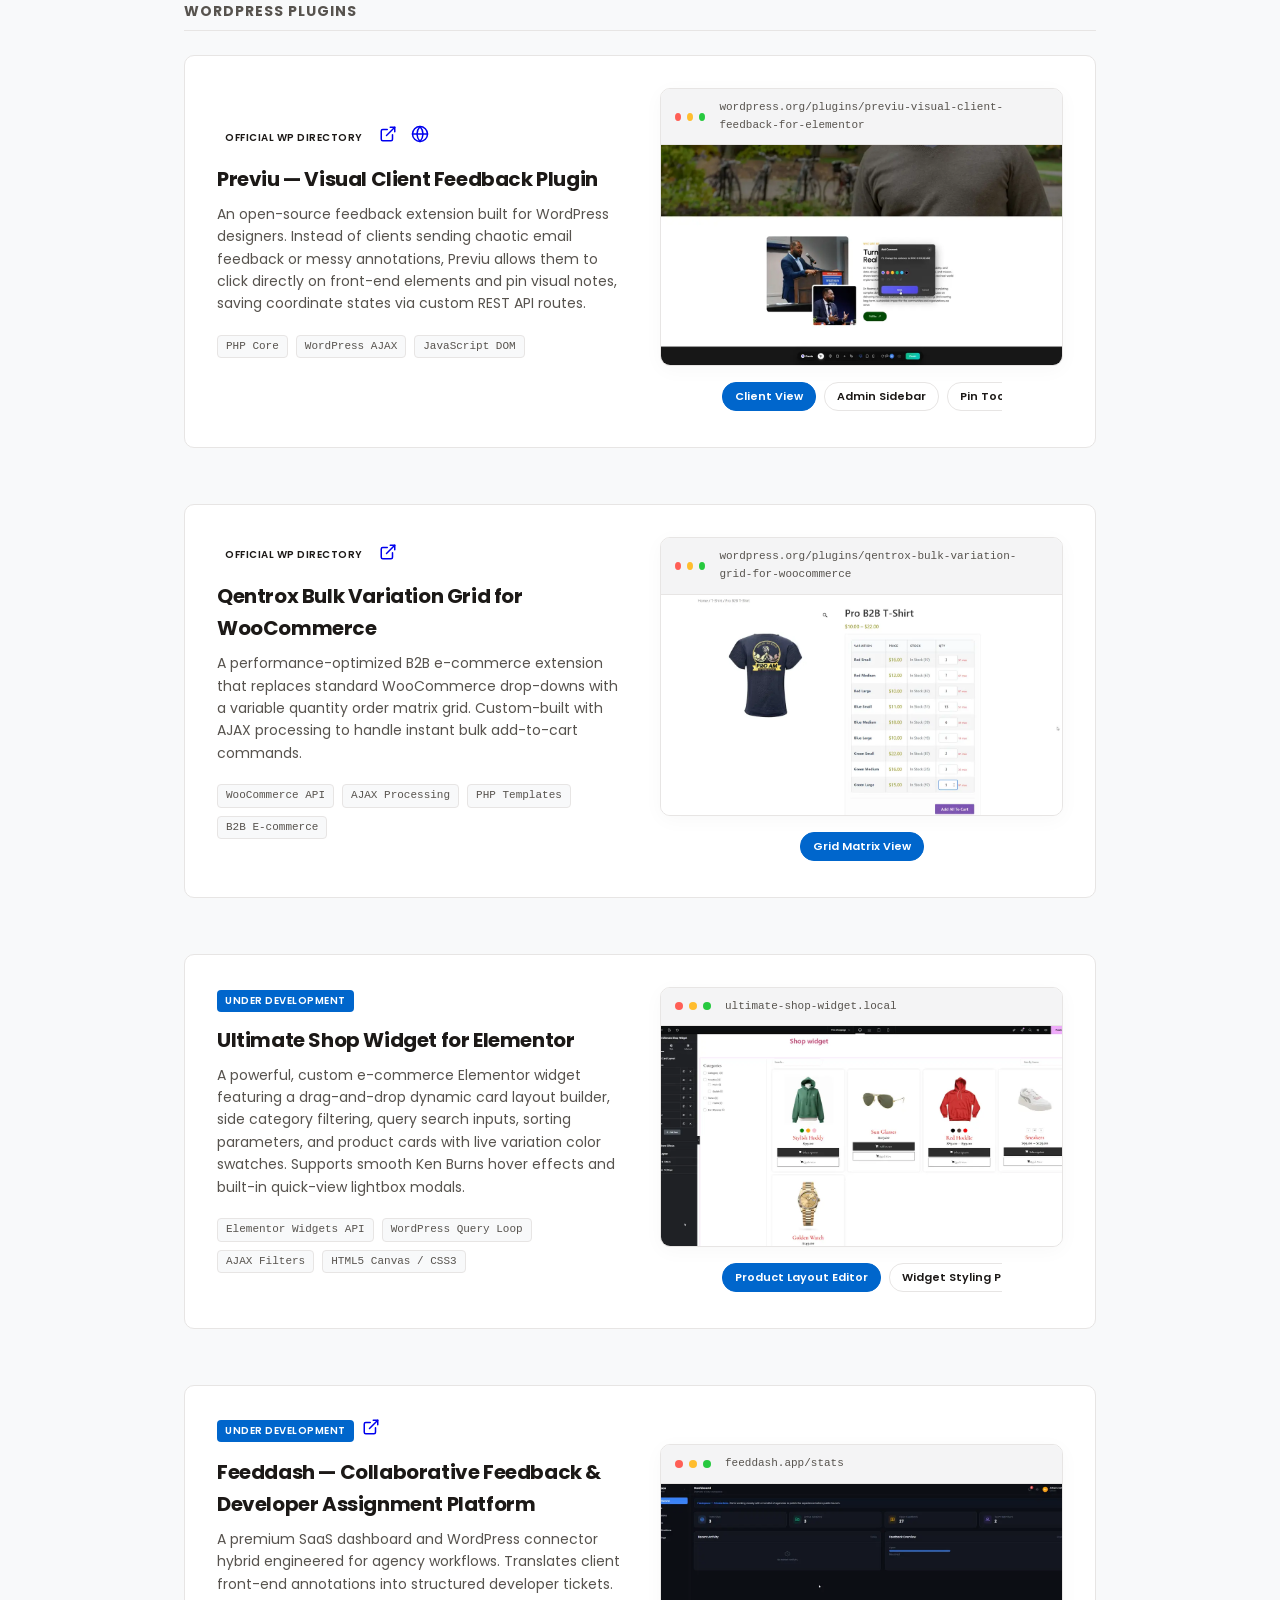
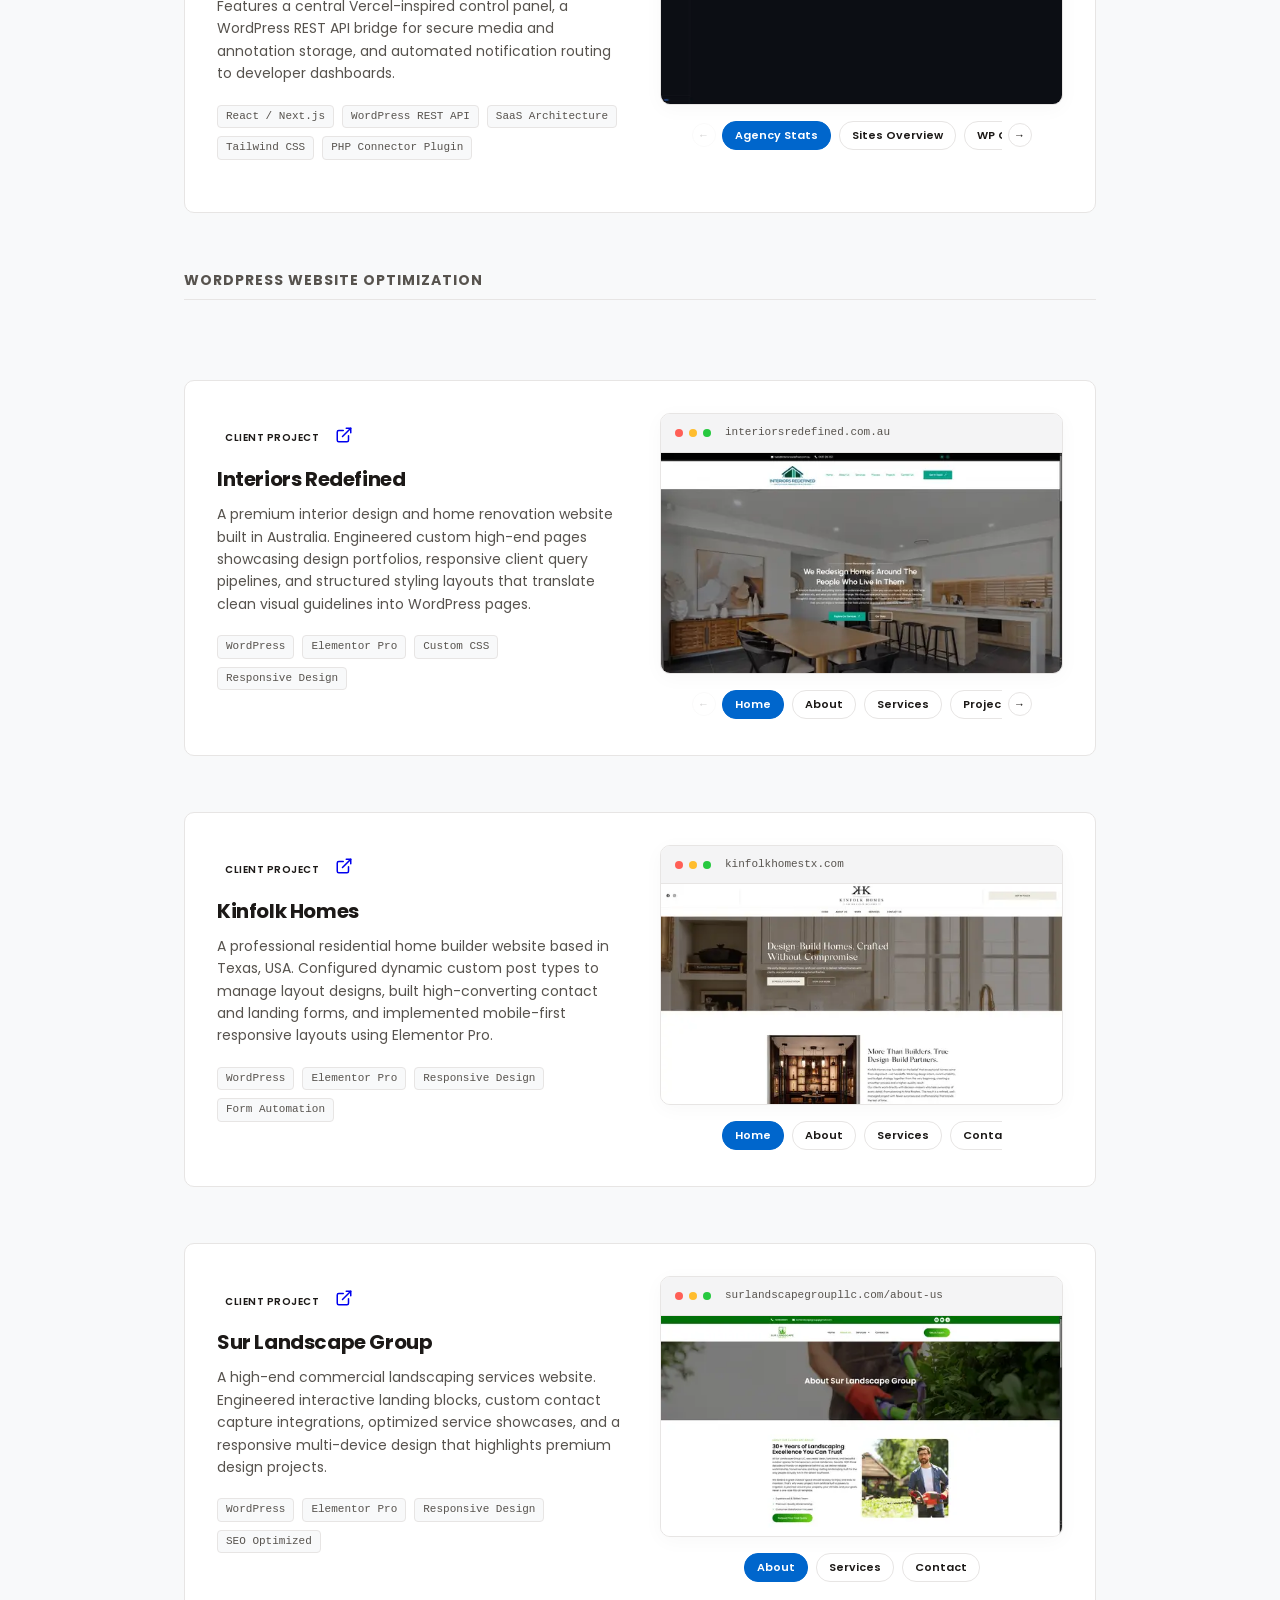
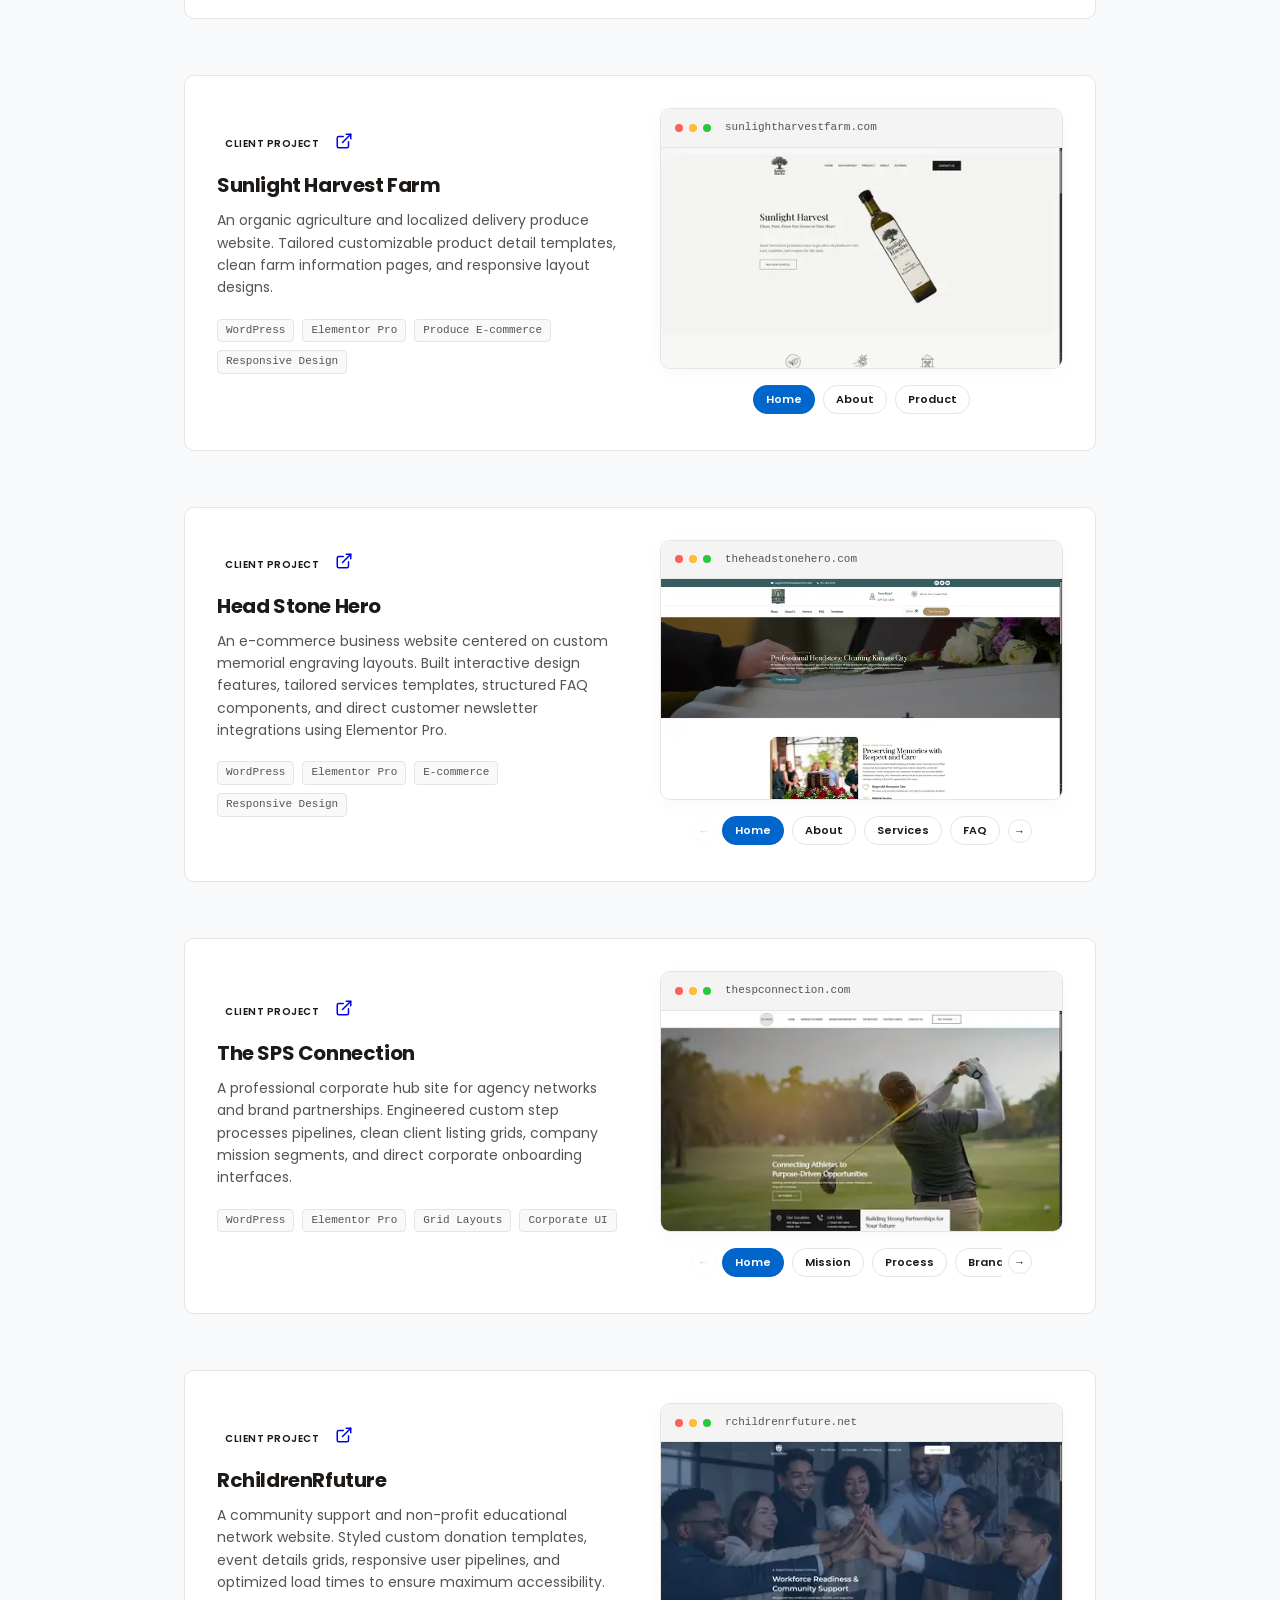
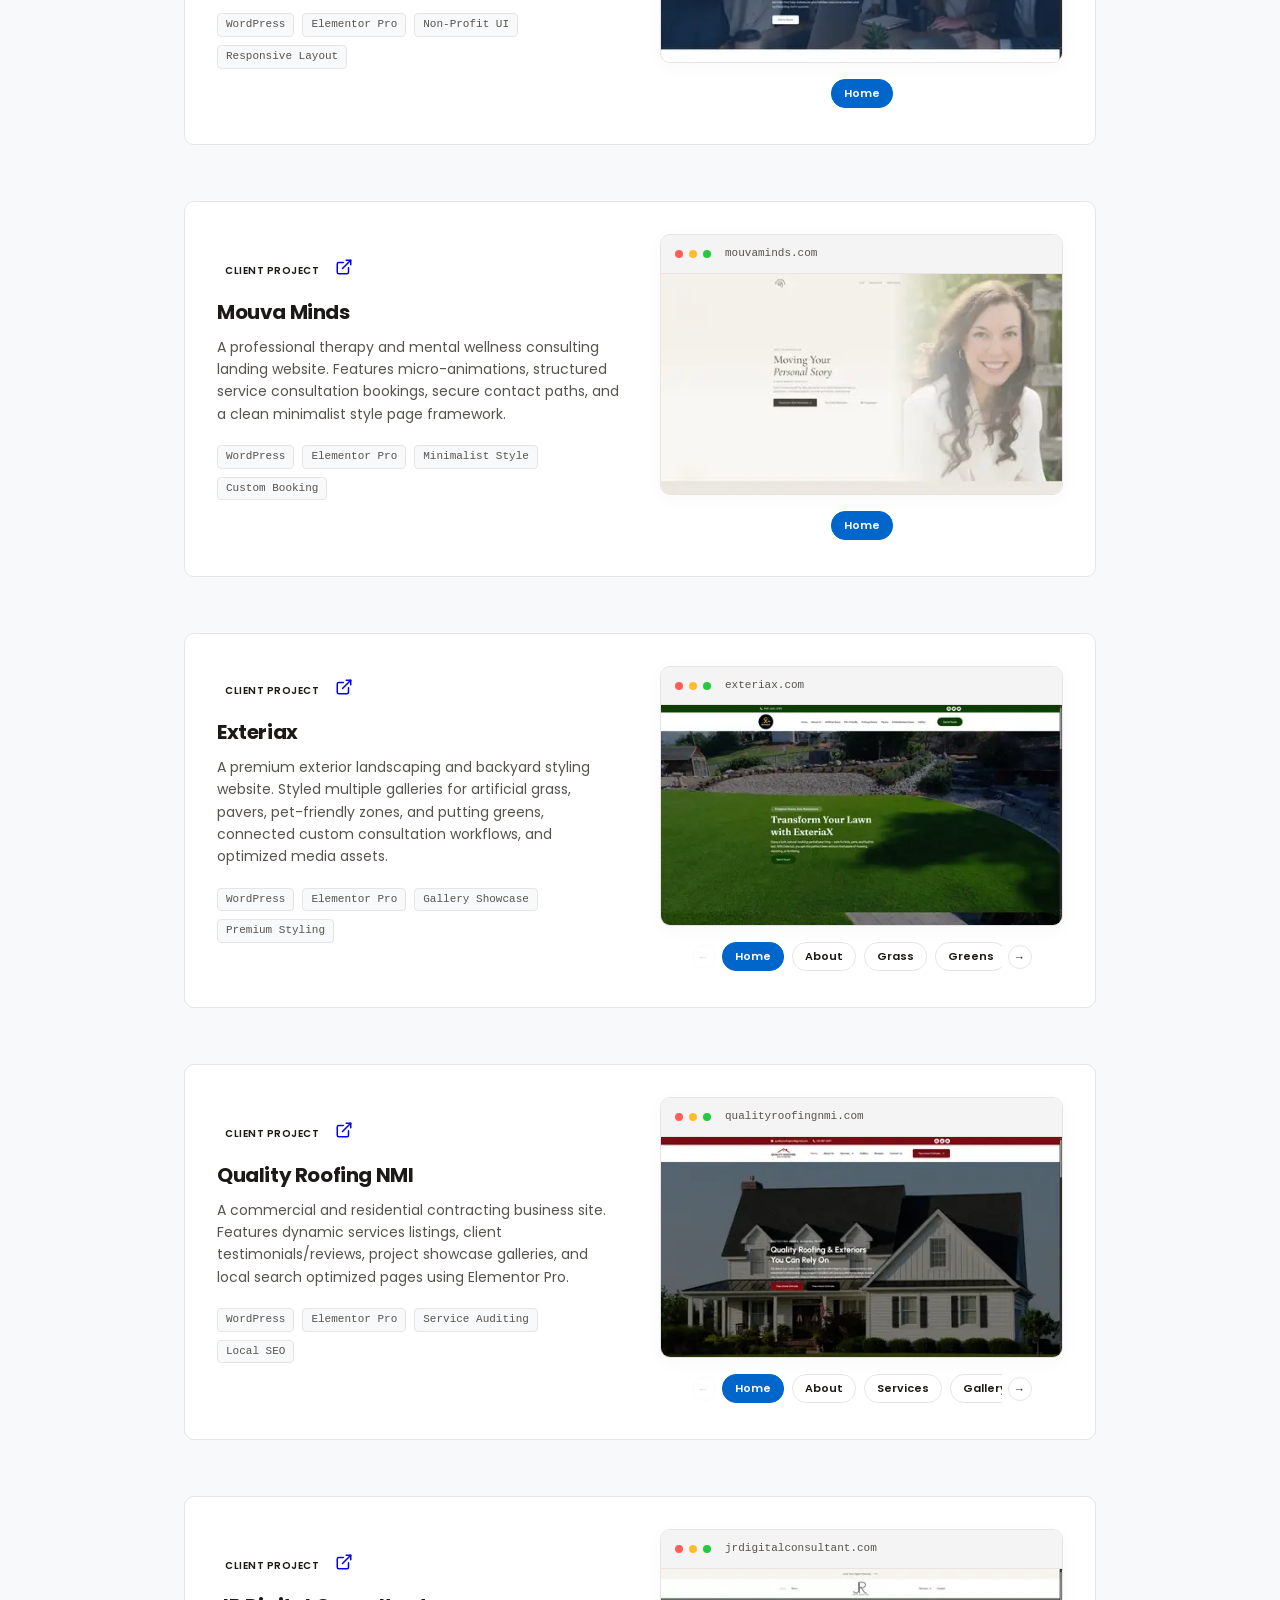
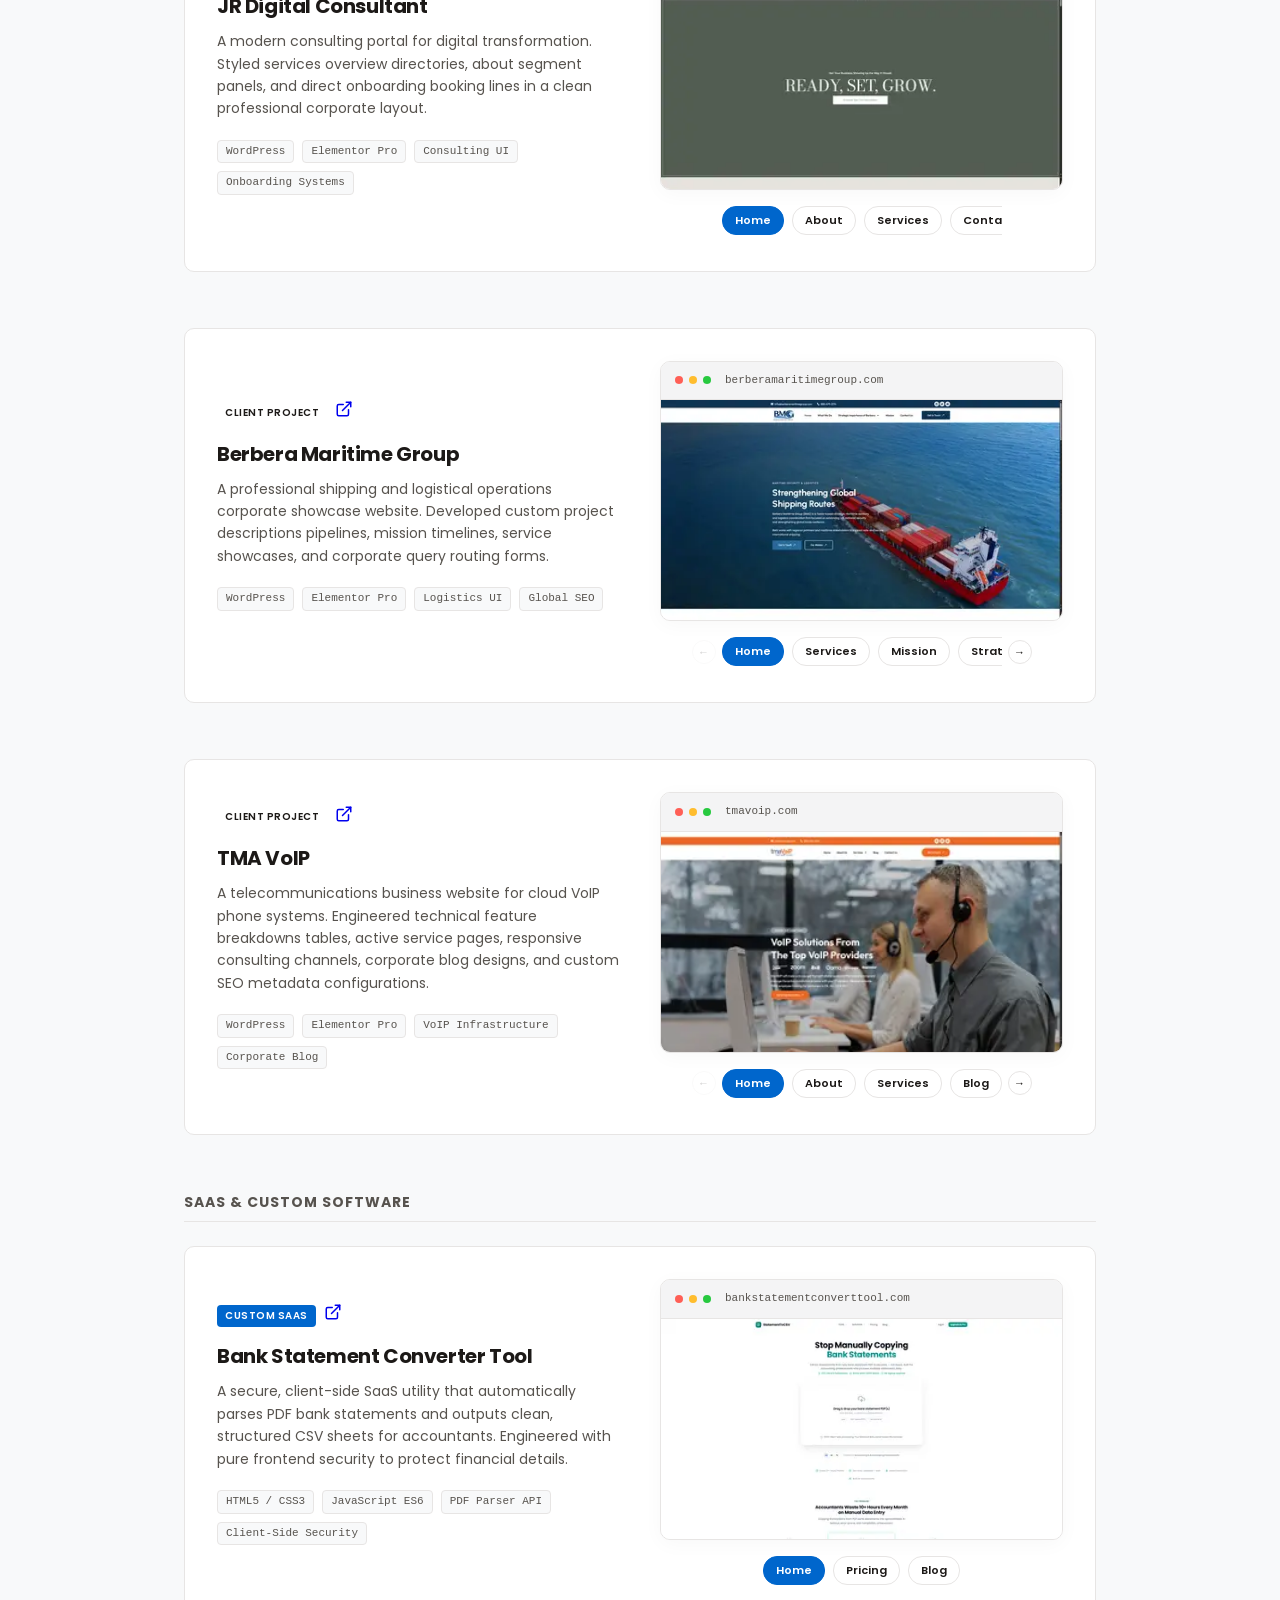
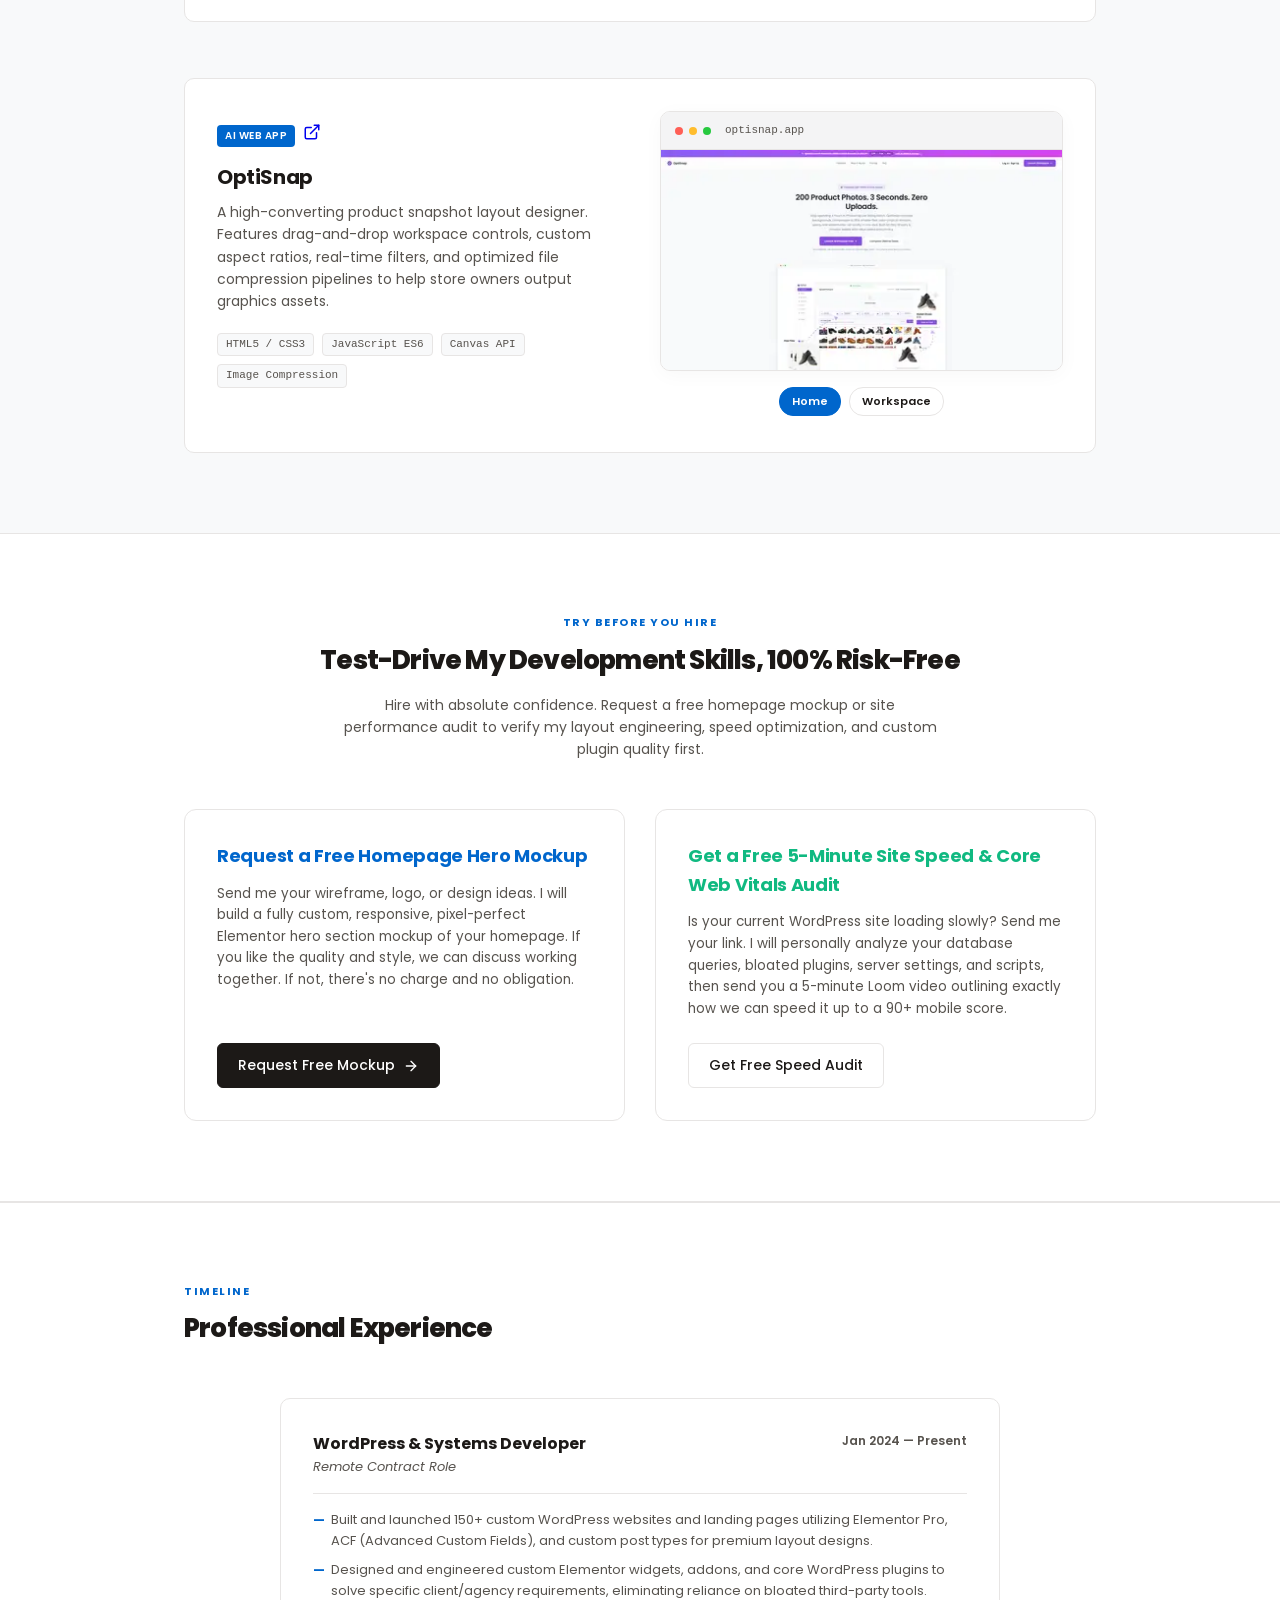
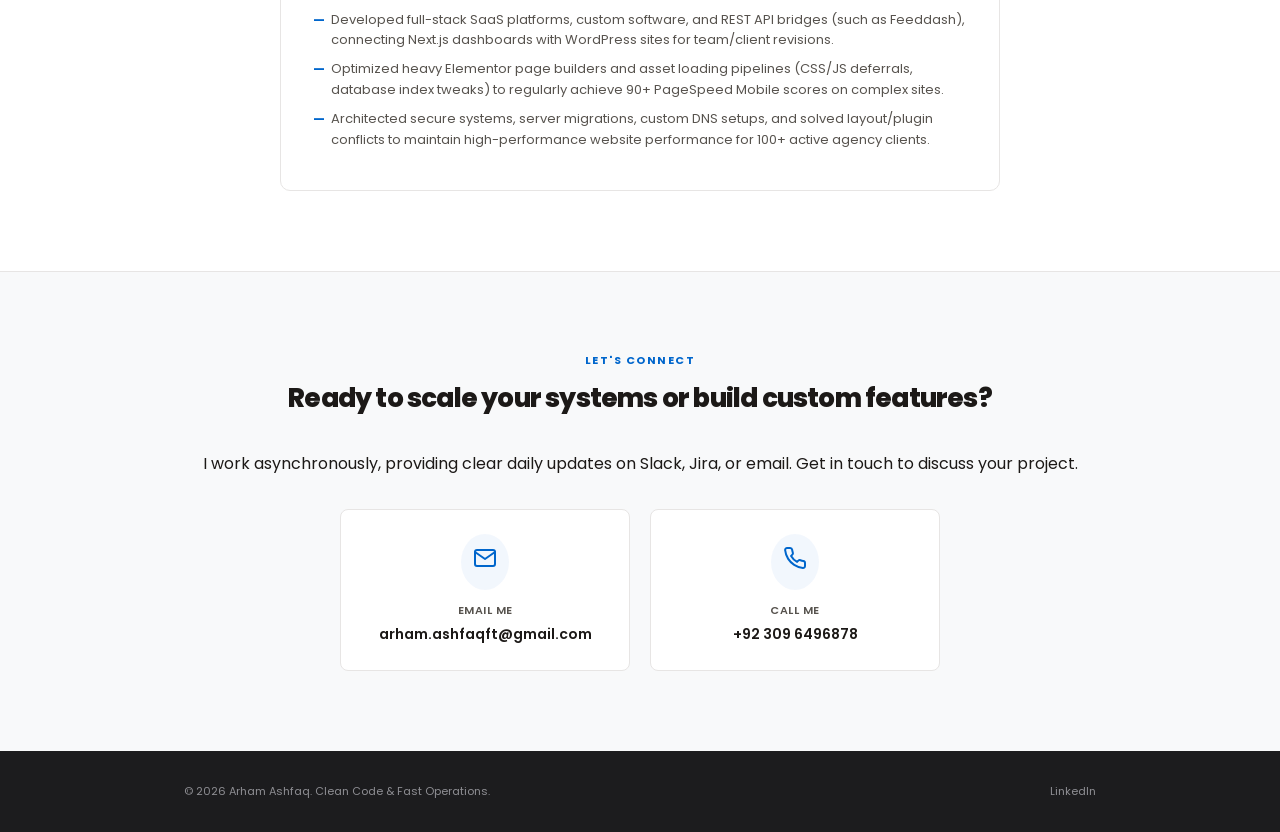
==== commit 4fbeb385: "Fix broken polygon SVG tag for Figma service icon" ====
--- a/index.html
+++ b/index.html
@@ -96,7 +96,7 @@
 
                     <div class="service-card">
                         <div class="service-icon">
-                            <svg width="24" height="24" viewBox="0 0 24 24" fill="none" stroke="currentColor" stroke-width="2" stroke-linecap="round" stroke-linejoin="round"><polygon points="12 2 2 7 12 12 22 7 12 2</polygon><polyline points="2 17 12 22 22 17"></polyline><polyline points="2 12 12 17 22 12"></polyline></svg>
+                            <svg width="24" height="24" viewBox="0 0 24 24" fill="none" stroke="currentColor" stroke-width="2" stroke-linecap="round" stroke-linejoin="round"><polygon points="12 2 2 7 12 12 22 7 12 2"></polygon><polyline points="2 17 12 22 22 17"></polyline><polyline points="2 12 12 17 22 12"></polyline></svg>
                         </div>
                         <h3>Elementor Pro & Figma Builds</h3>
                         <p>Specializing in custom Elementor Pro template design, dynamic ACF fields, and pixel-perfect Figma translations. I write custom widget addons and clean CSS to keep pages fully responsive and light.</p>
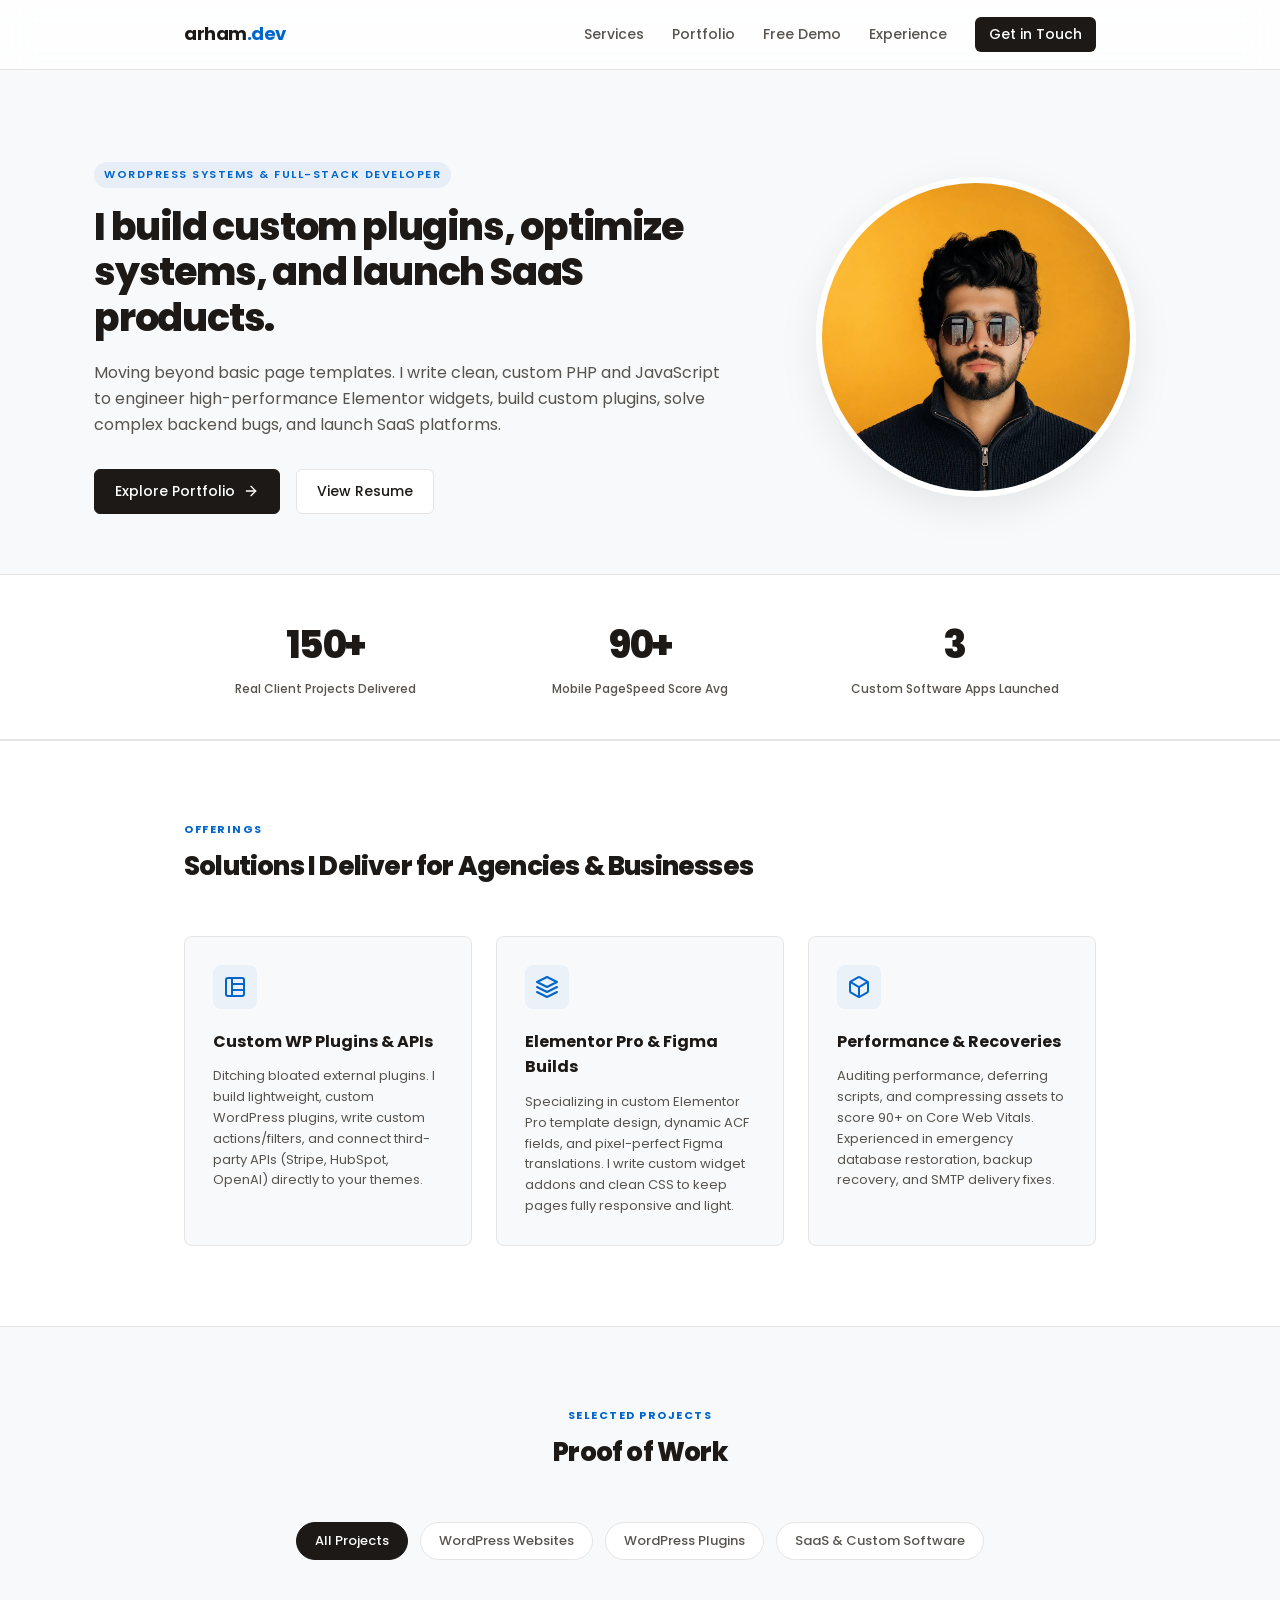
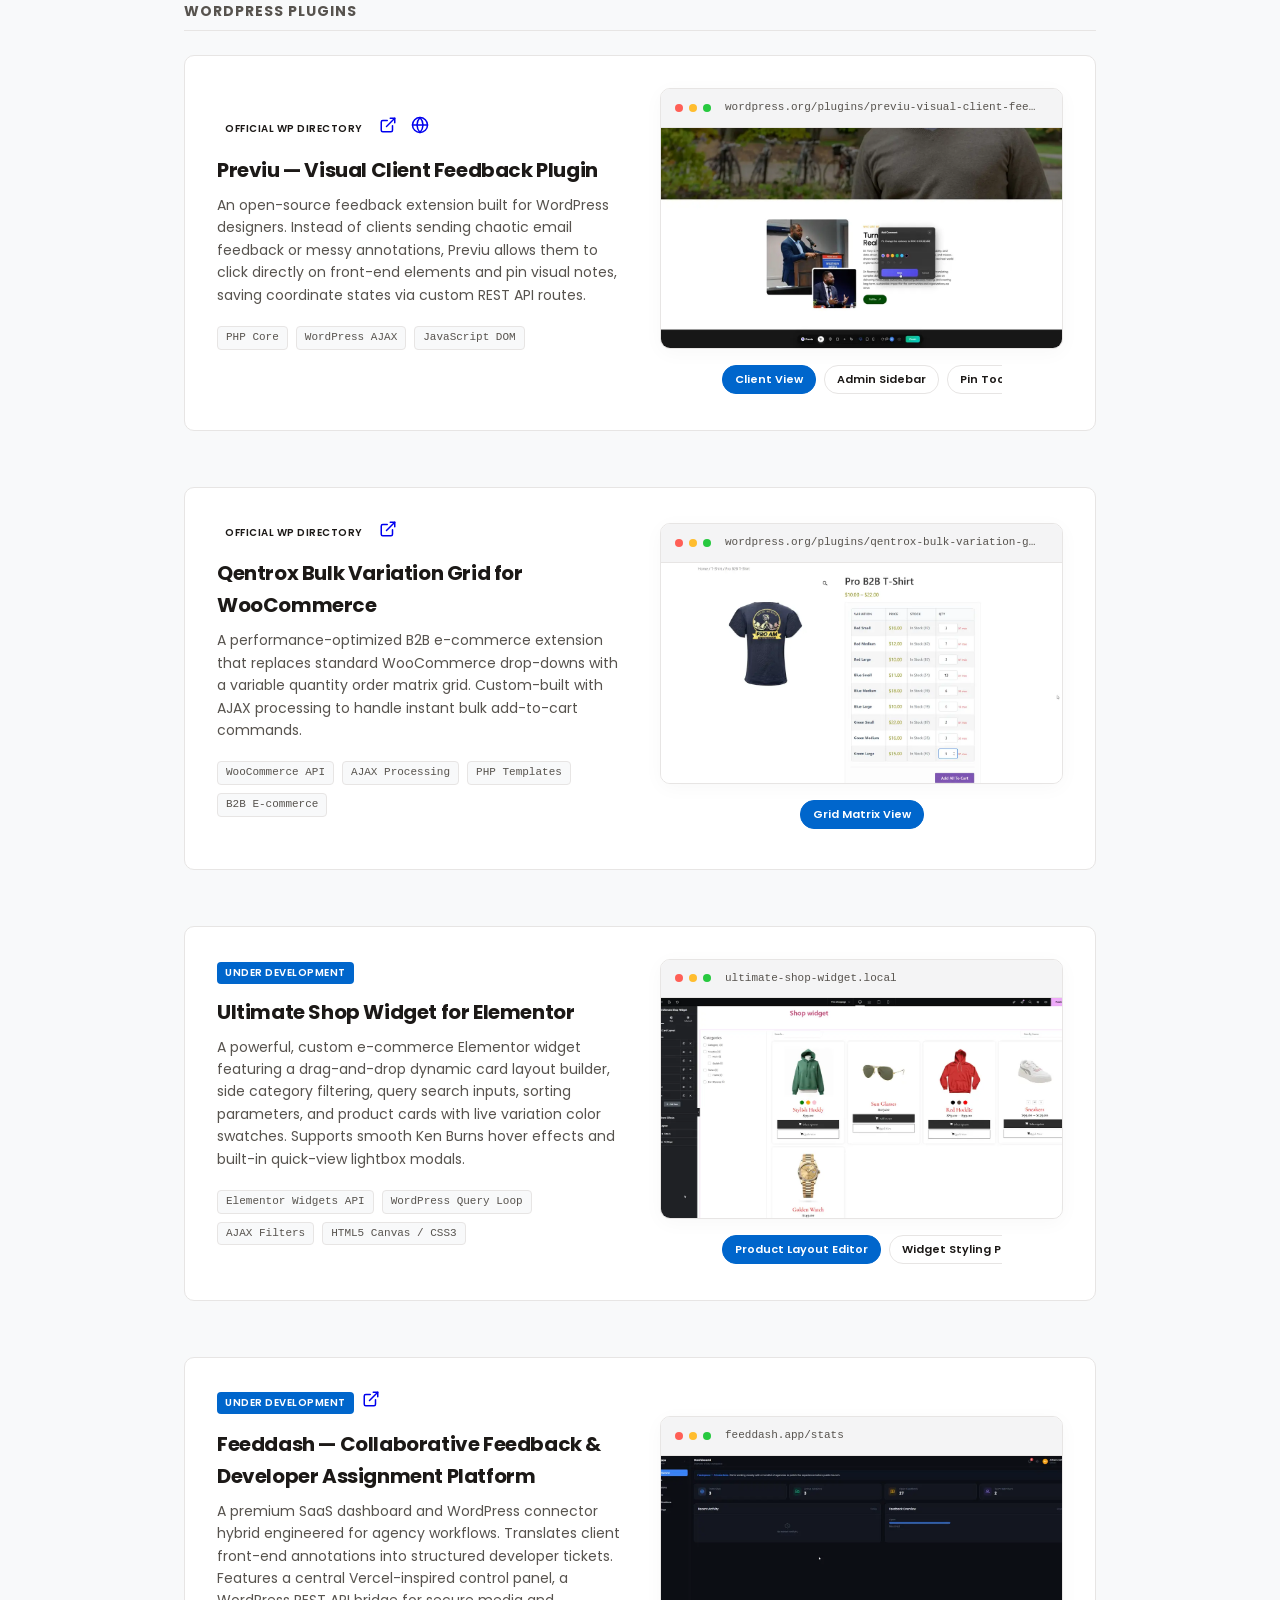
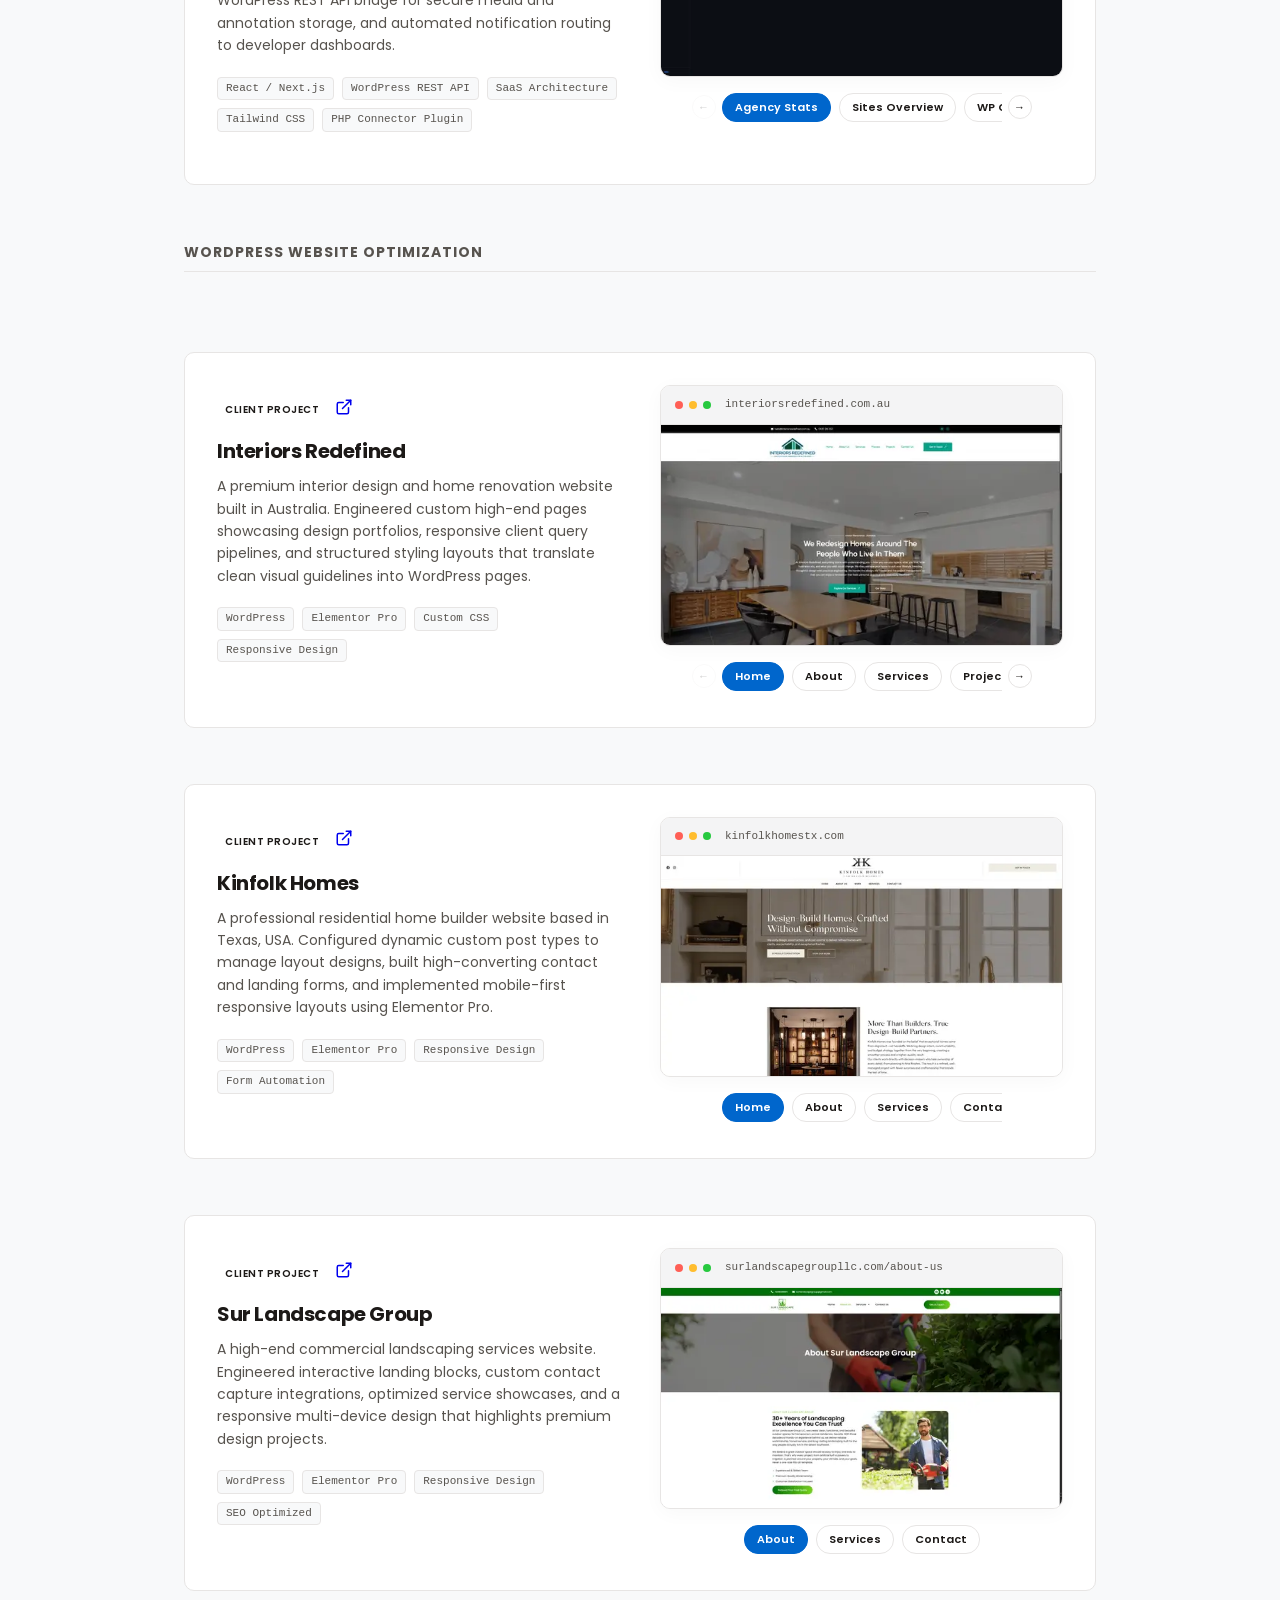
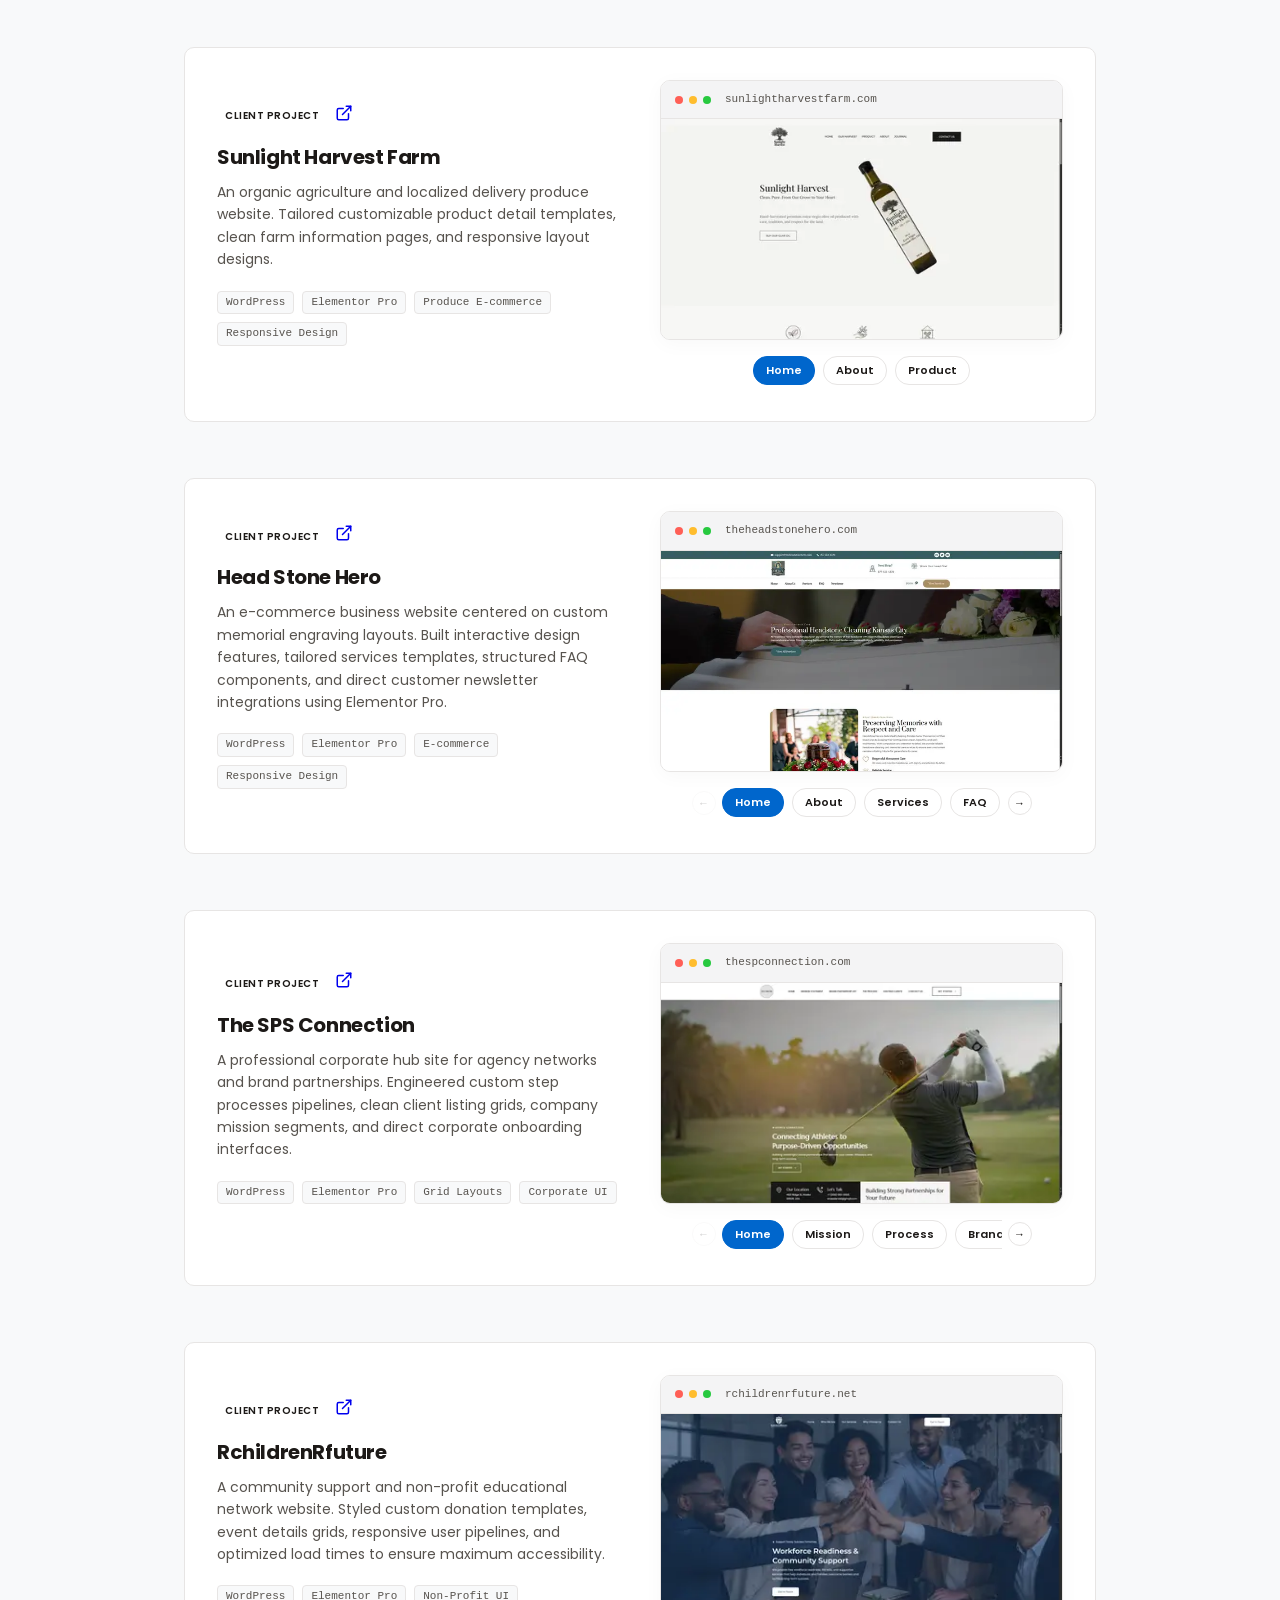
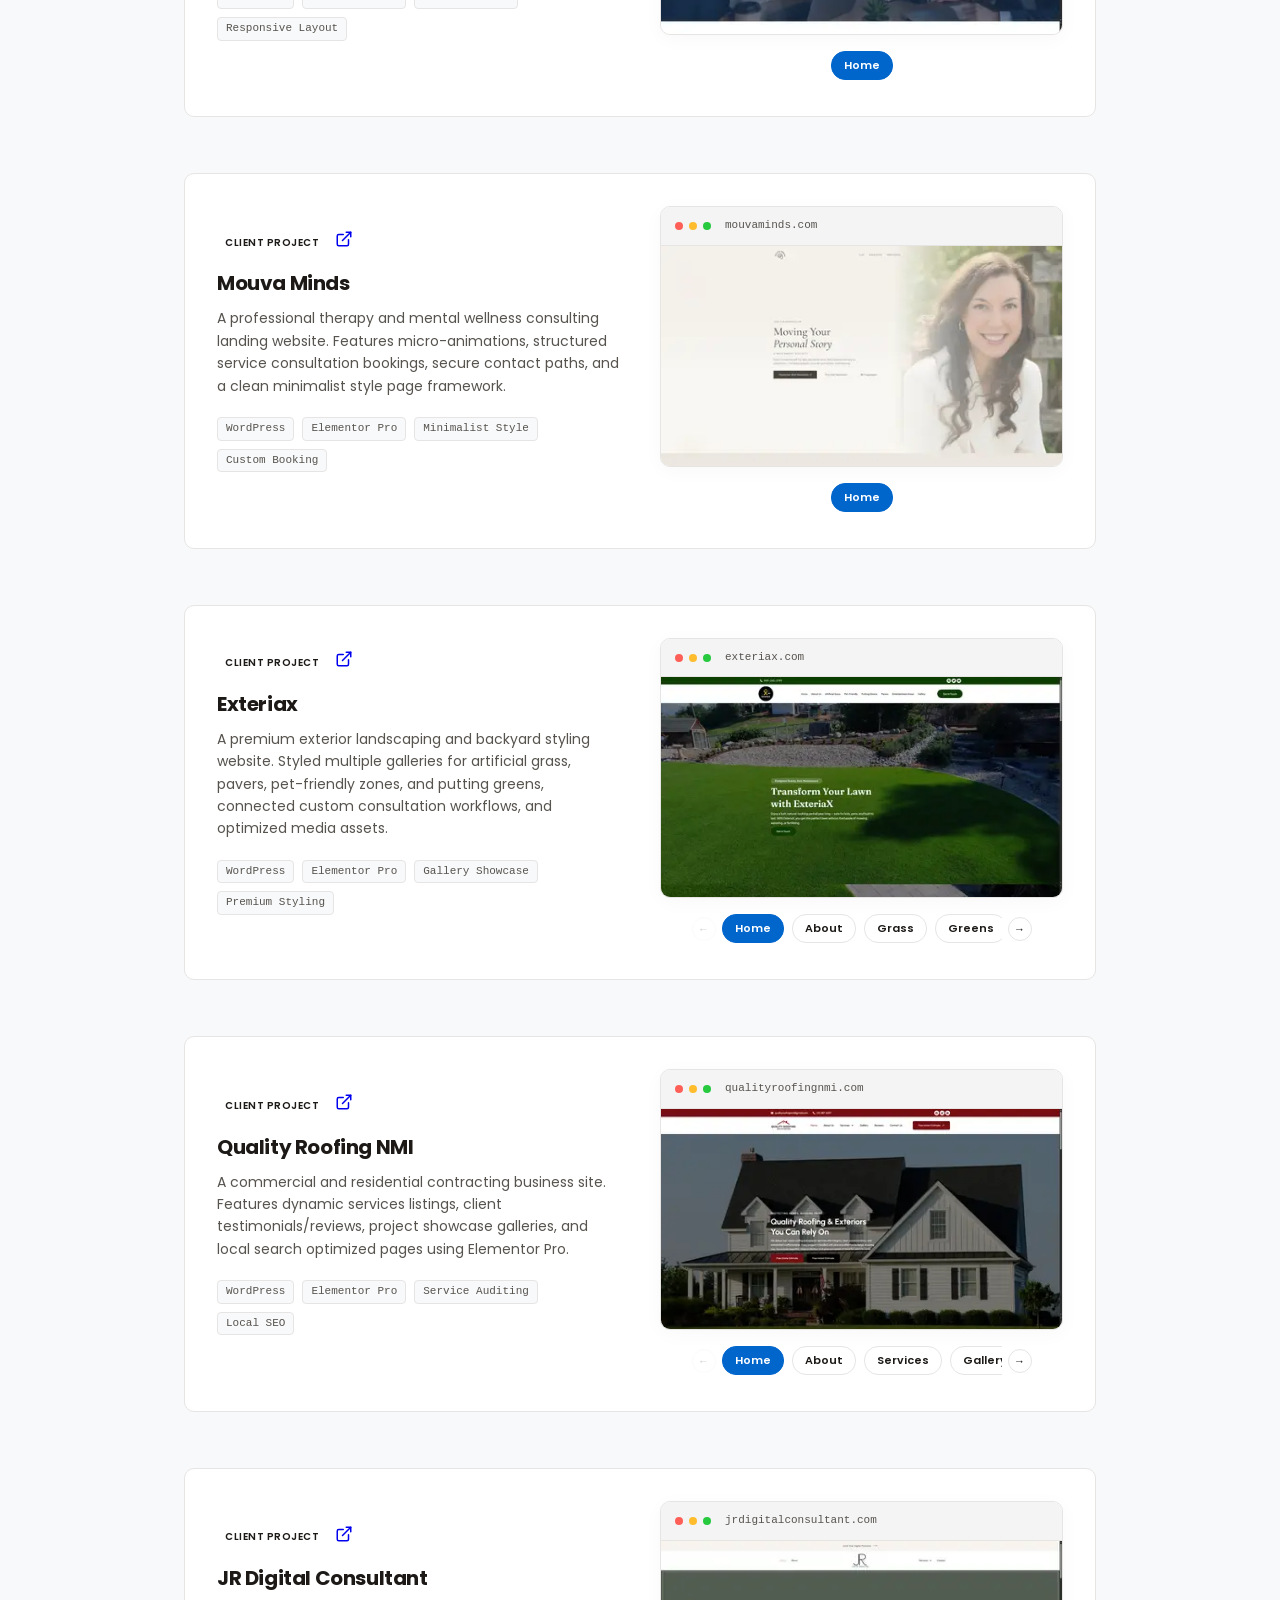
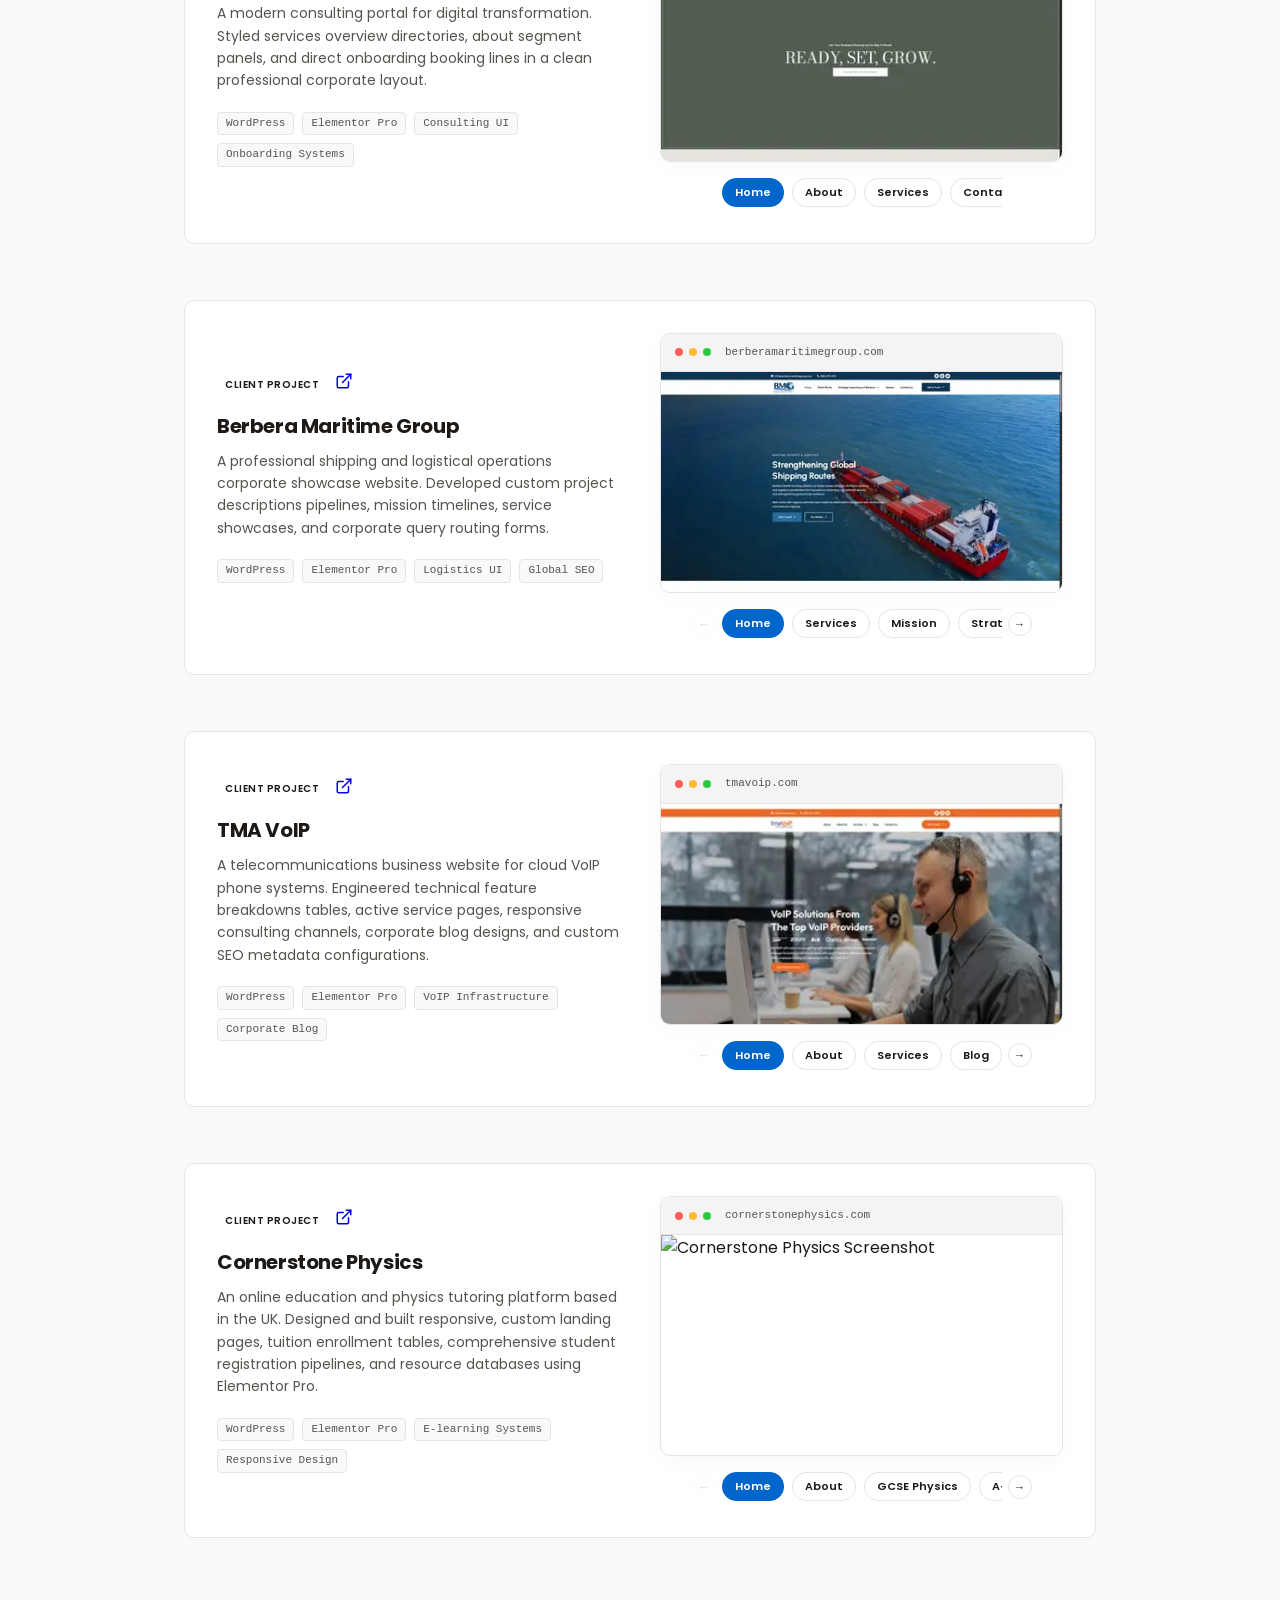
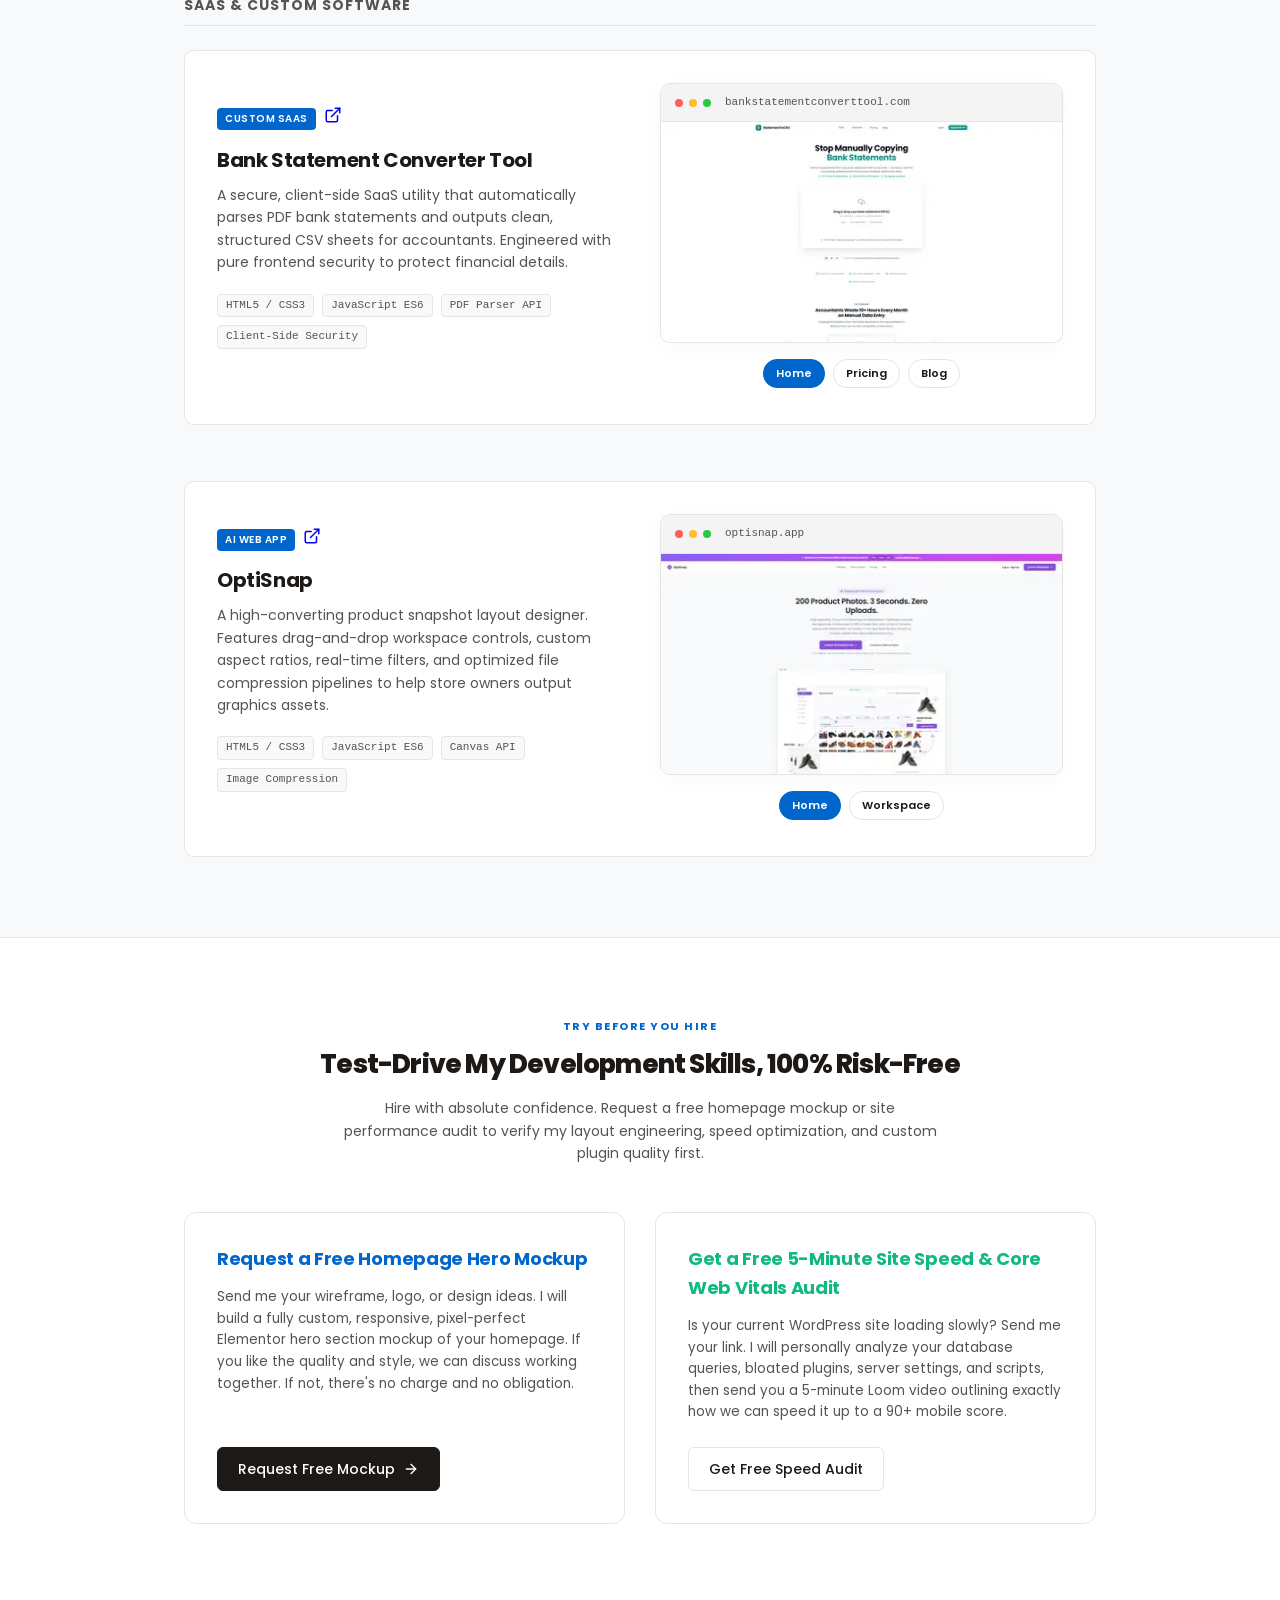
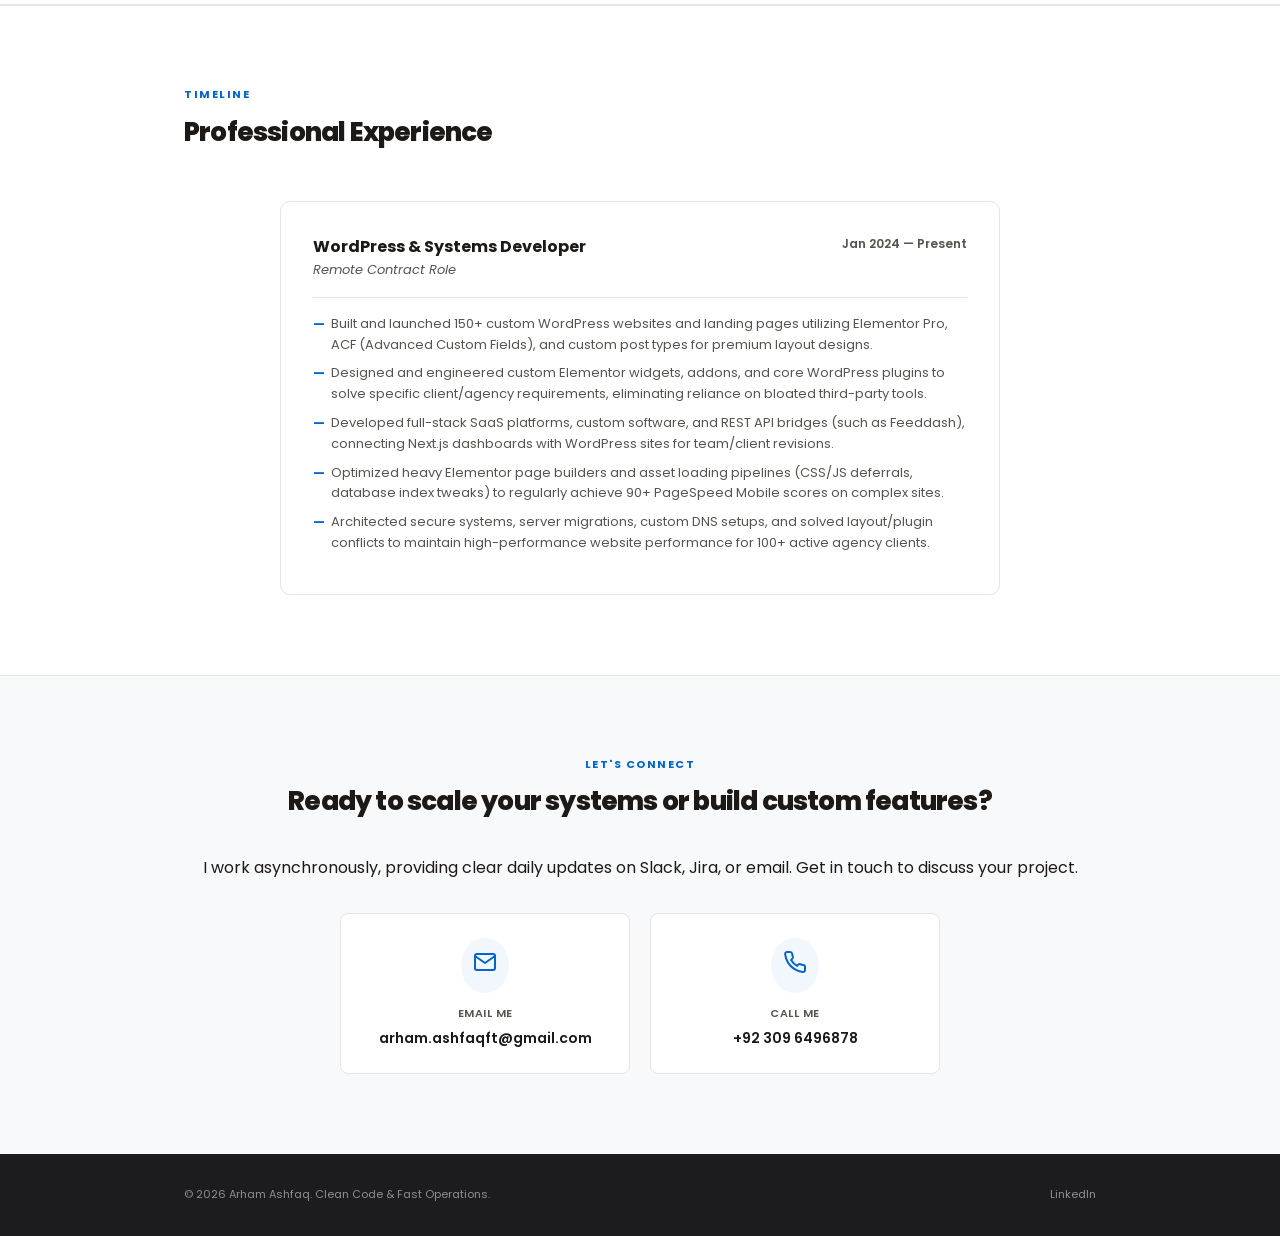
==== commit 53269a83: "Add Cornerstone Physics project and update resume" ====
--- a/index.html
+++ b/index.html
@@ -920,6 +920,57 @@
                             </div>
                         </div>
 
+                        <!-- Cornerstone Physics Project -->
+                        <div class="featured-project-card margin-top-lg">
+                            <div class="project-info">
+                                <div class="project-badge-row">
+                                    <span class="badge">Client Project</span>
+                                    <a href="https://cornerstonephysics.com/" target="_blank" class="project-link">
+                                        <svg width="18" height="18" viewBox="0 0 24 24" fill="none" stroke="currentColor" stroke-width="2" stroke-linecap="round" stroke-linejoin="round"><path d="M18 13v6a2 2 0 0 1-2 2H5a2 2 0 0 1-2-2V8a2 2 0 0 1 2-2h6"></path><polyline points="15 3 21 3 21 9"></polyline><line x1="10" y1="14" x2="21" y2="3"></line></svg>
+                                    </a>
+                                </div>
+                                <h4 class="project-name">Cornerstone Physics</h4>
+                                <p class="project-text">
+                                    An online education and physics tutoring platform based in the UK. Designed and built responsive, custom landing pages, tuition enrollment tables, comprehensive student registration pipelines, and resource databases using Elementor Pro.
+                                </p>
+                                <div class="project-skills">
+                                    <span>WordPress</span>
+                                    <span>Elementor Pro</span>
+                                    <span>E-learning Systems</span>
+                                    <span>Responsive Design</span>
+                                </div>
+                            </div>
+                            <div class="project-visual">
+                                <div class="browser-mockup">
+                                    <div class="browser-bar">
+                                        <span class="dot red"></span>
+                                        <span class="dot yellow"></span>
+                                        <span class="dot green"></span>
+                                        <span class="browser-title" id="cornerstone-browser-title">cornerstonephysics.com</span>
+                                    </div>
+                                    <div class="browser-body no-padding">
+                                        <img src="assets/cornerstonephysics/home.png" alt="Cornerstone Physics Screenshot" class="project-screenshot scrollable-lightbox-trigger" id="cornerstone-img" data-url="cornerstonephysics.com">
+                                    </div>
+                                </div>
+                                <!-- Page Switcher -->
+                                <div class="switcher-wrapper">
+                                    <button class="switcher-arrow prev" data-dir="left" disabled>&larr;</button>
+                                    <div class="screenshot-switcher">
+                                        <button class="switcher-btn active" data-target="cornerstone-img" data-title="cornerstonephysics.com" data-src="assets/cornerstonephysics/home.png">Home</button>
+                                        <button class="switcher-btn" data-target="cornerstone-img" data-title="cornerstonephysics.com/about-us" data-src="assets/cornerstonephysics/about-us.png">About</button>
+                                        <button class="switcher-btn" data-target="cornerstone-img" data-title="cornerstonephysics.com/gcse-physics" data-src="assets/cornerstonephysics/gcse-physics.png">GCSE Physics</button>
+                                        <button class="switcher-btn" data-target="cornerstone-img" data-title="cornerstonephysics.com/a-level-physics" data-src="assets/cornerstonephysics/a-level-physics.png">A-Level Physics</button>
+                                        <button class="switcher-btn" data-target="cornerstone-img" data-title="cornerstonephysics.com/tuition-fees-enrolment" data-src="assets/cornerstonephysics/tuition-fees-enrolment.png">Tuition & Fees</button>
+                                        <button class="switcher-btn" data-target="cornerstone-img" data-title="cornerstonephysics.com/masterclass" data-src="assets/cornerstonephysics/masterclass.png">Masterclass</button>
+                                        <button class="switcher-btn" data-target="cornerstone-img" data-title="cornerstonephysics.com/resources" data-src="assets/cornerstonephysics/resources.png">Resources</button>
+                                        <button class="switcher-btn" data-target="cornerstone-img" data-title="cornerstonephysics.com/testimonials" data-src="assets/cornerstonephysics/testimonials.png">Testimonials</button>
+                                        <button class="switcher-btn" data-target="cornerstone-img" data-title="cornerstonephysics.com/registration" data-src="assets/cornerstonephysics/registration.png">Registration</button>
+                                    </div>
+                                    <button class="switcher-arrow next" data-dir="right">&rarr;</button>
+                                </div>
+                            </div>
+                        </div>
+
                     </div>
                 </div>
 
--- a/style.css
+++ b/style.css
@@ -308,6 +308,12 @@
     font-family: monospace;
     color: var(--text-muted);
     margin-left: 8px;
+    white-space: nowrap;
+    overflow: hidden;
+    text-overflow: ellipsis;
+    display: inline-block;
+    max-width: calc(100% - 60px);
+    vertical-align: middle;
 }
 
 .browser-body {
@@ -1375,7 +1381,7 @@
 .lightbox-browser {
     width: 90%;
     max-width: 900px;
-    height: 80vh;
+    max-height: 80vh;
     background-color: var(--bg-card);
     border: 1px solid var(--border);
     border-radius: 12px;
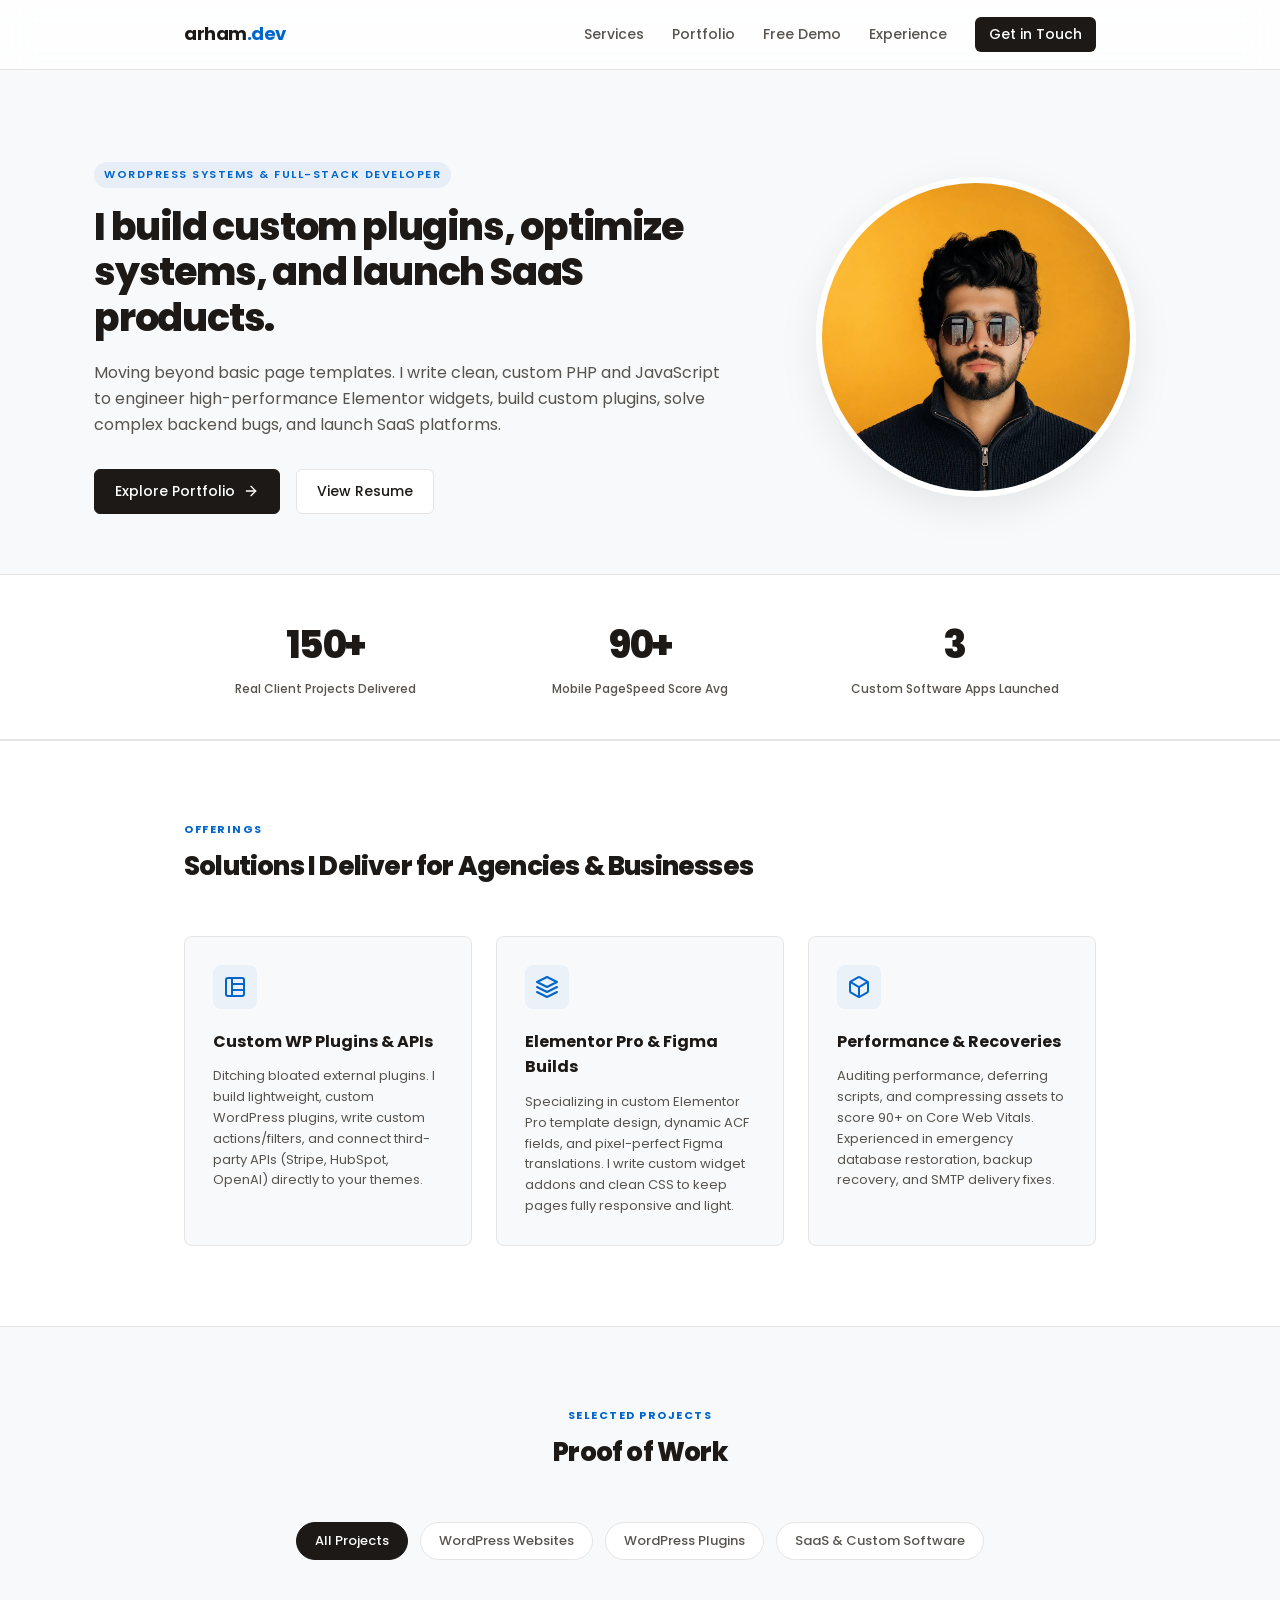
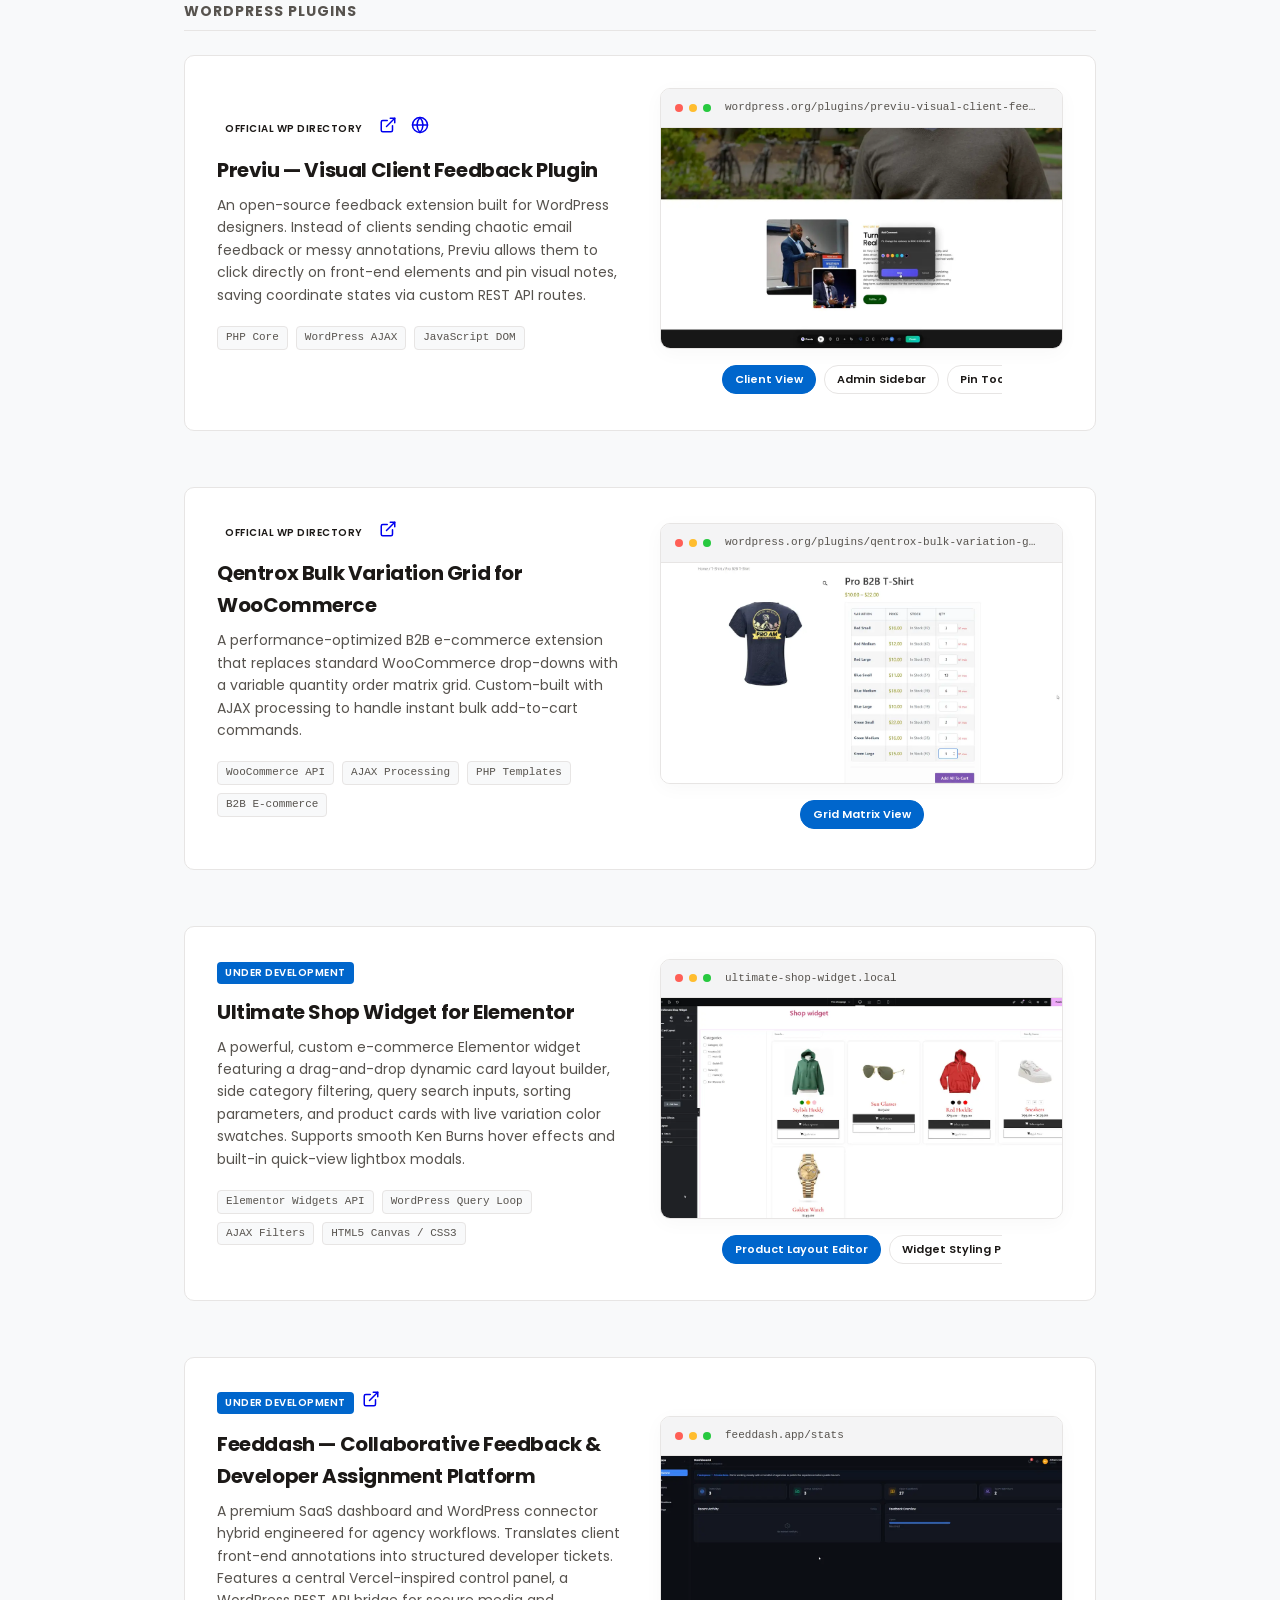
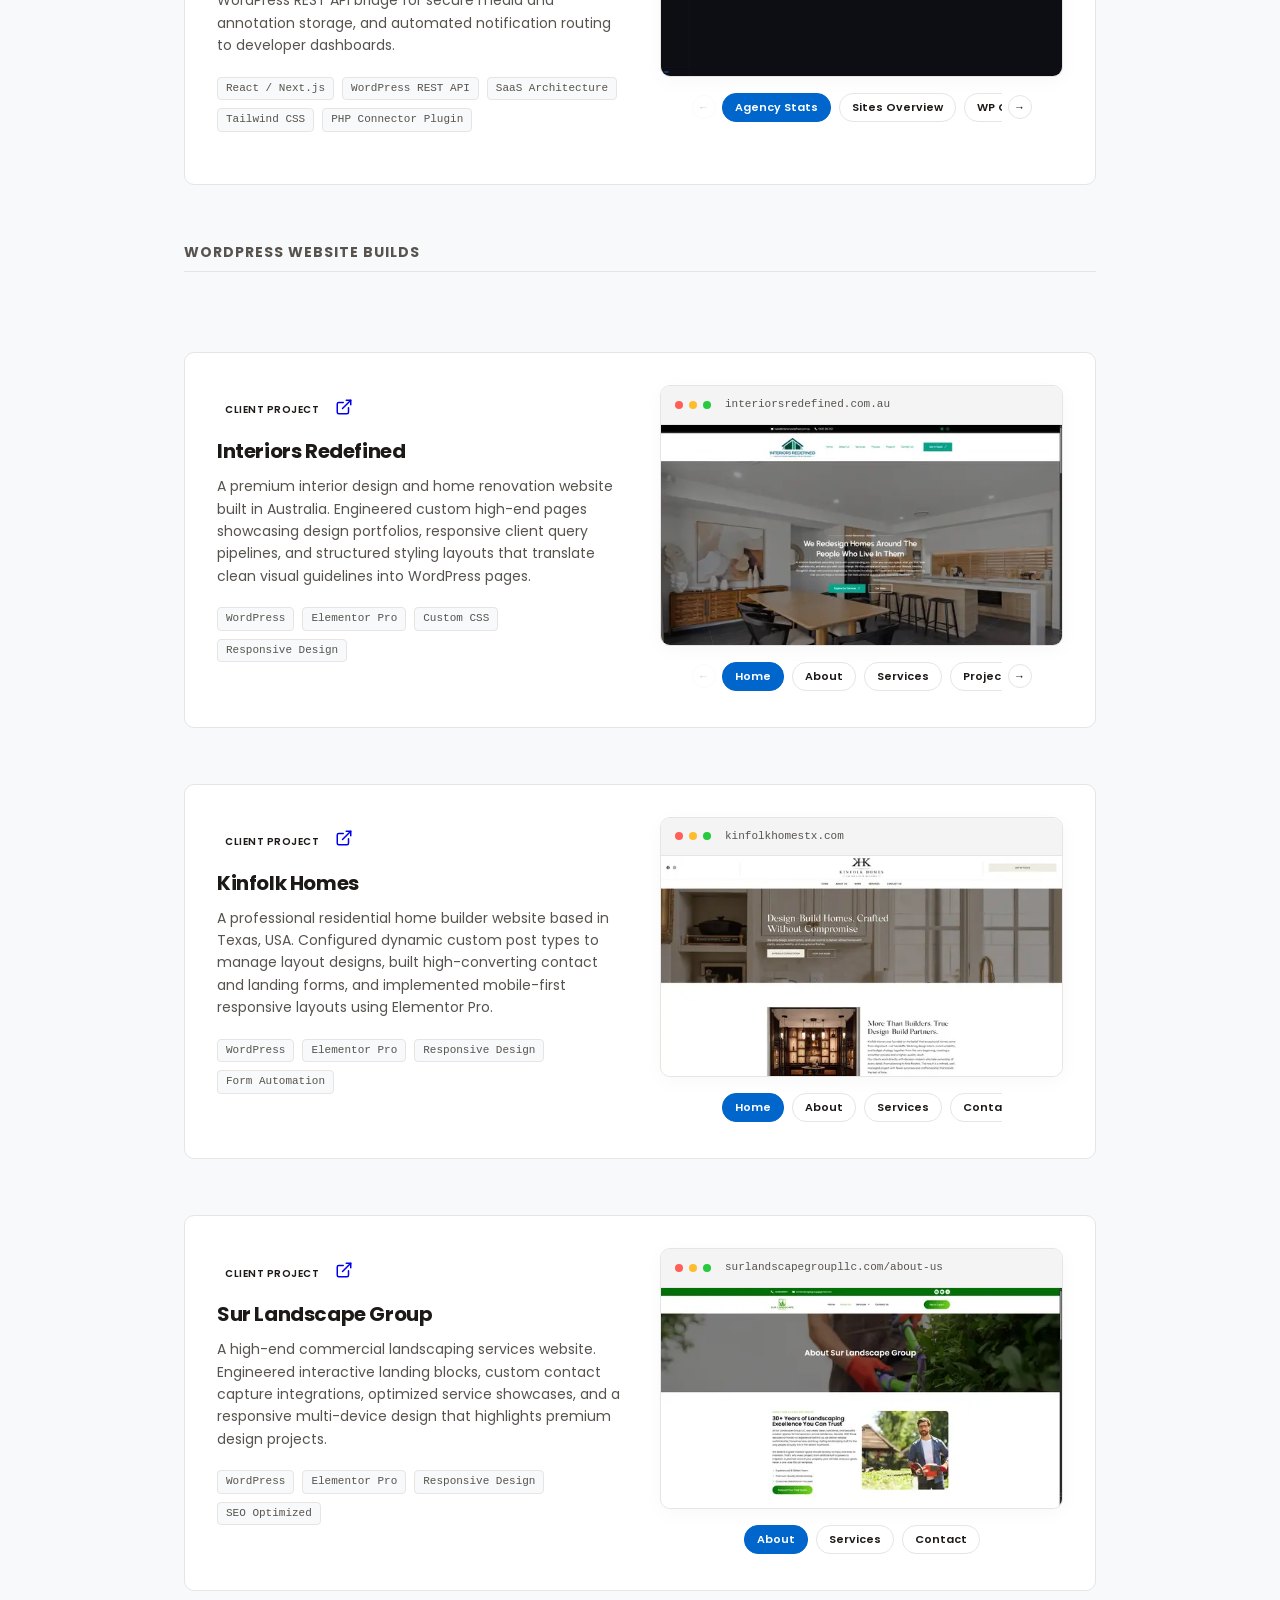
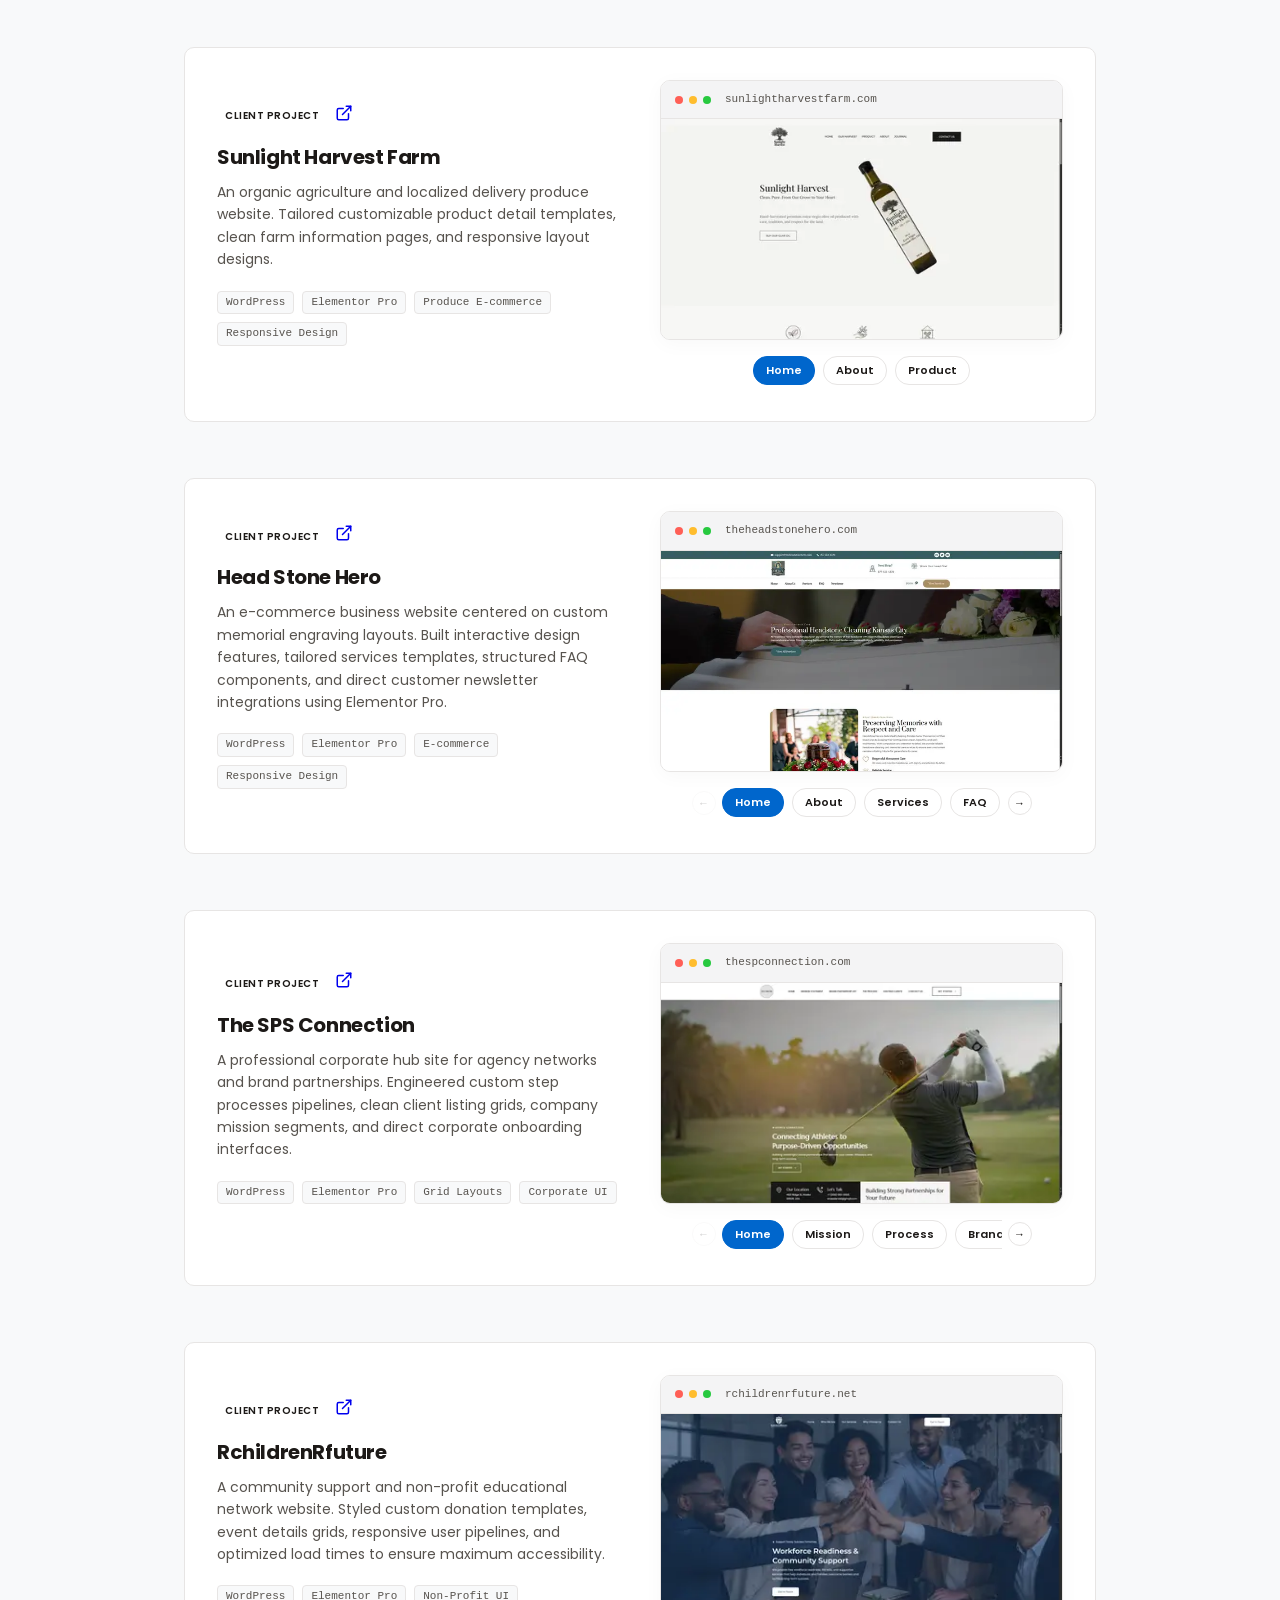
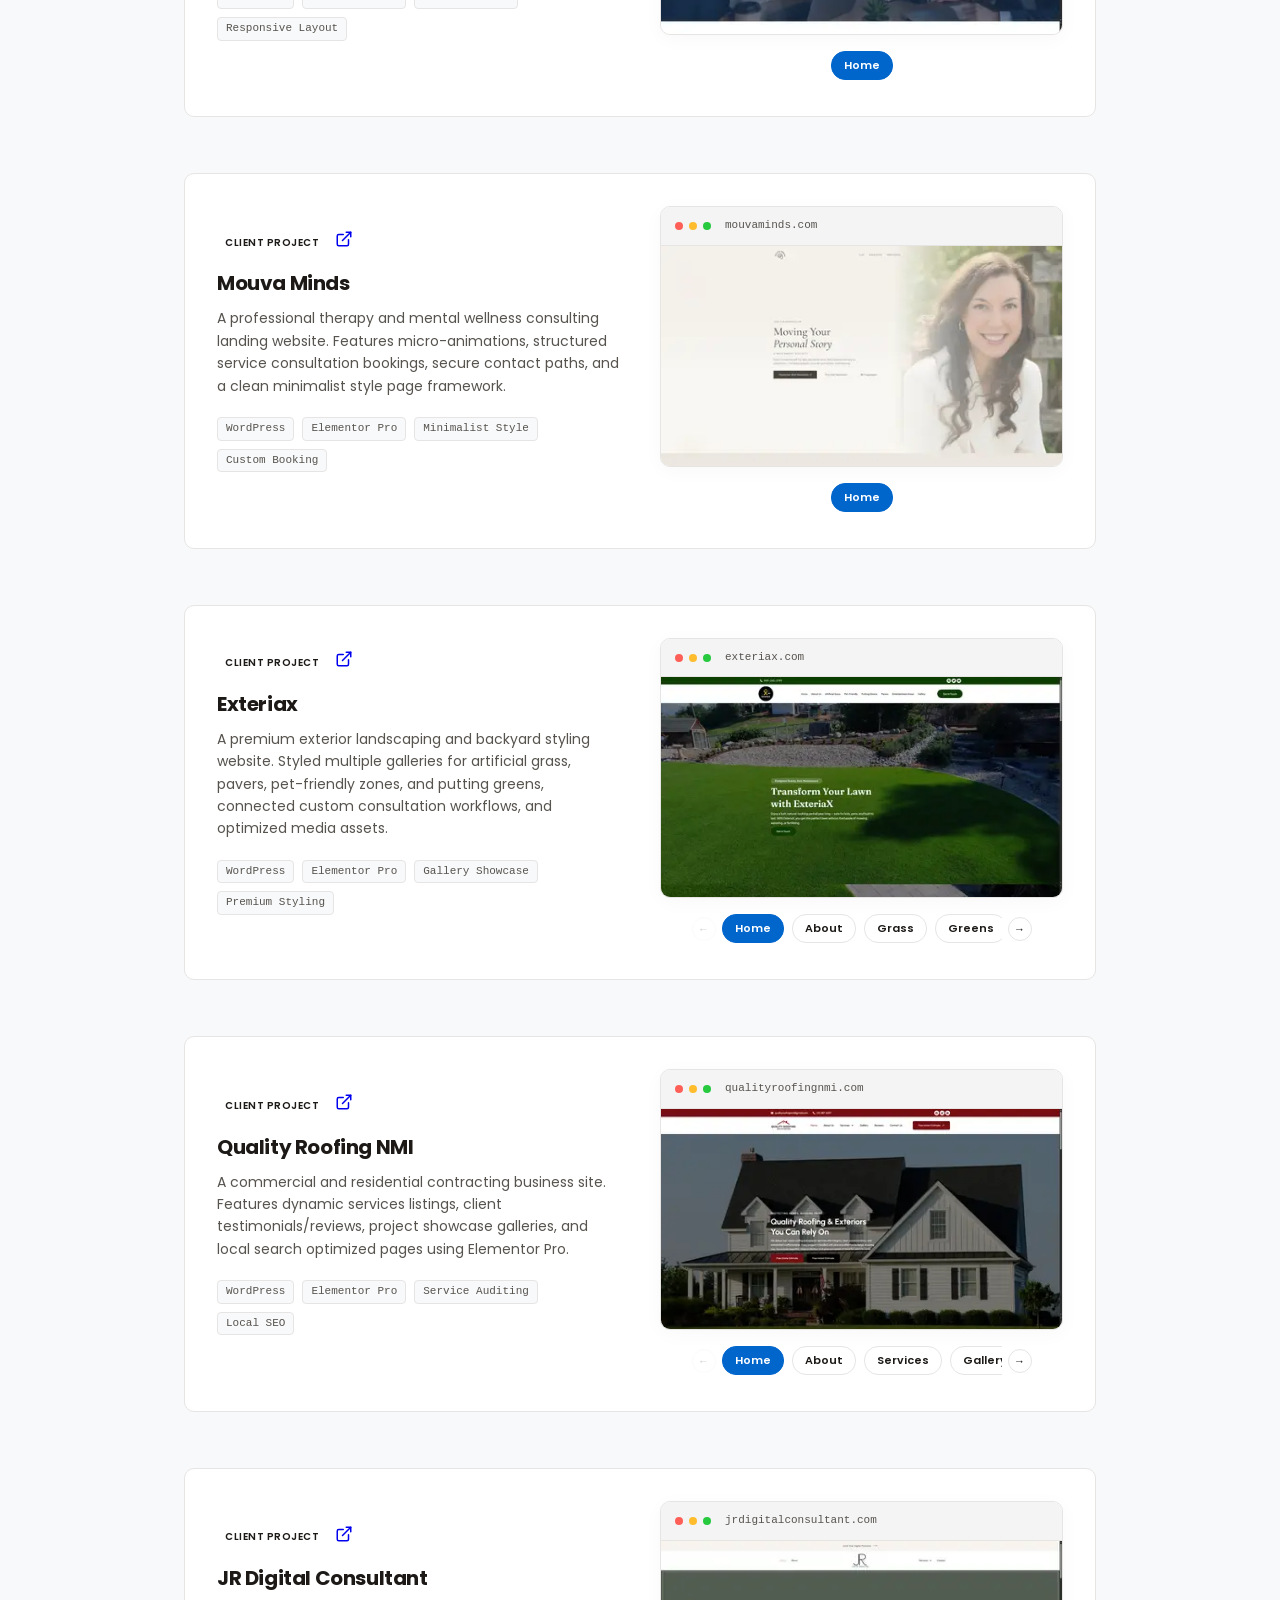
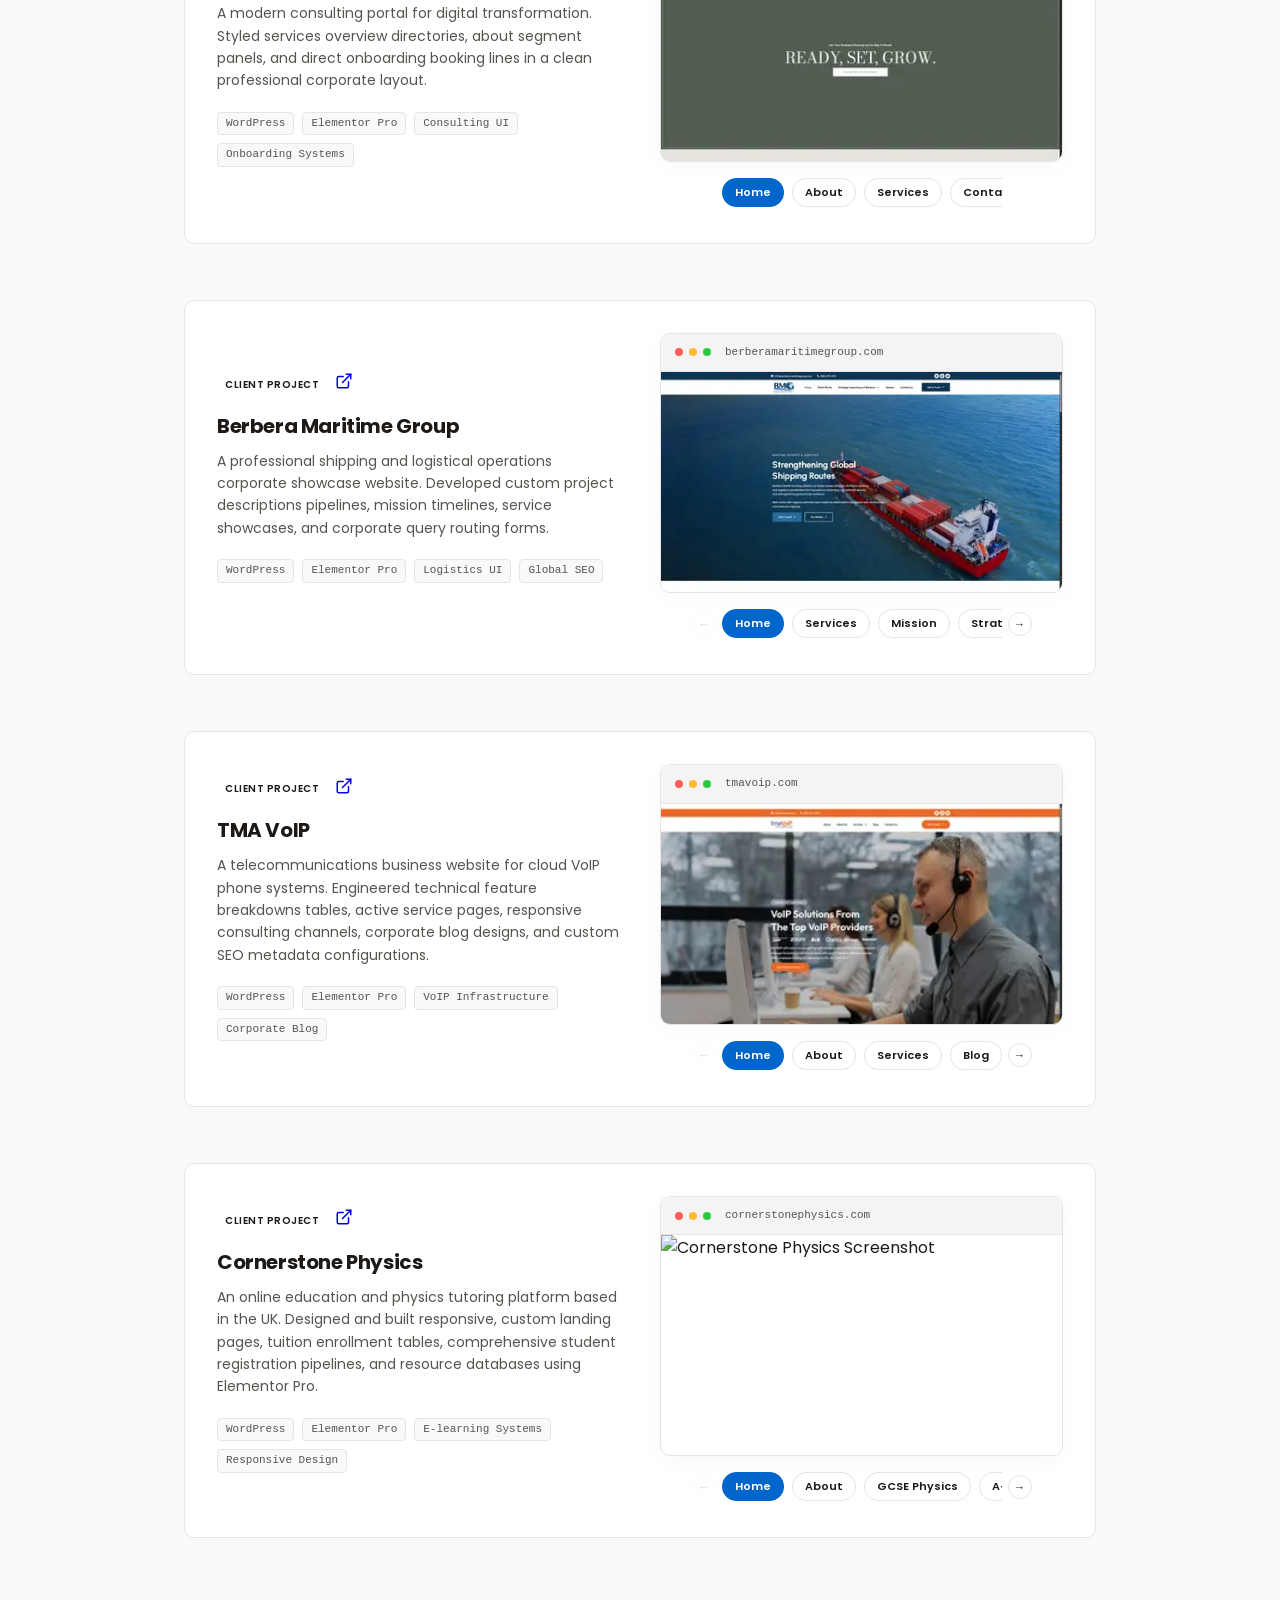
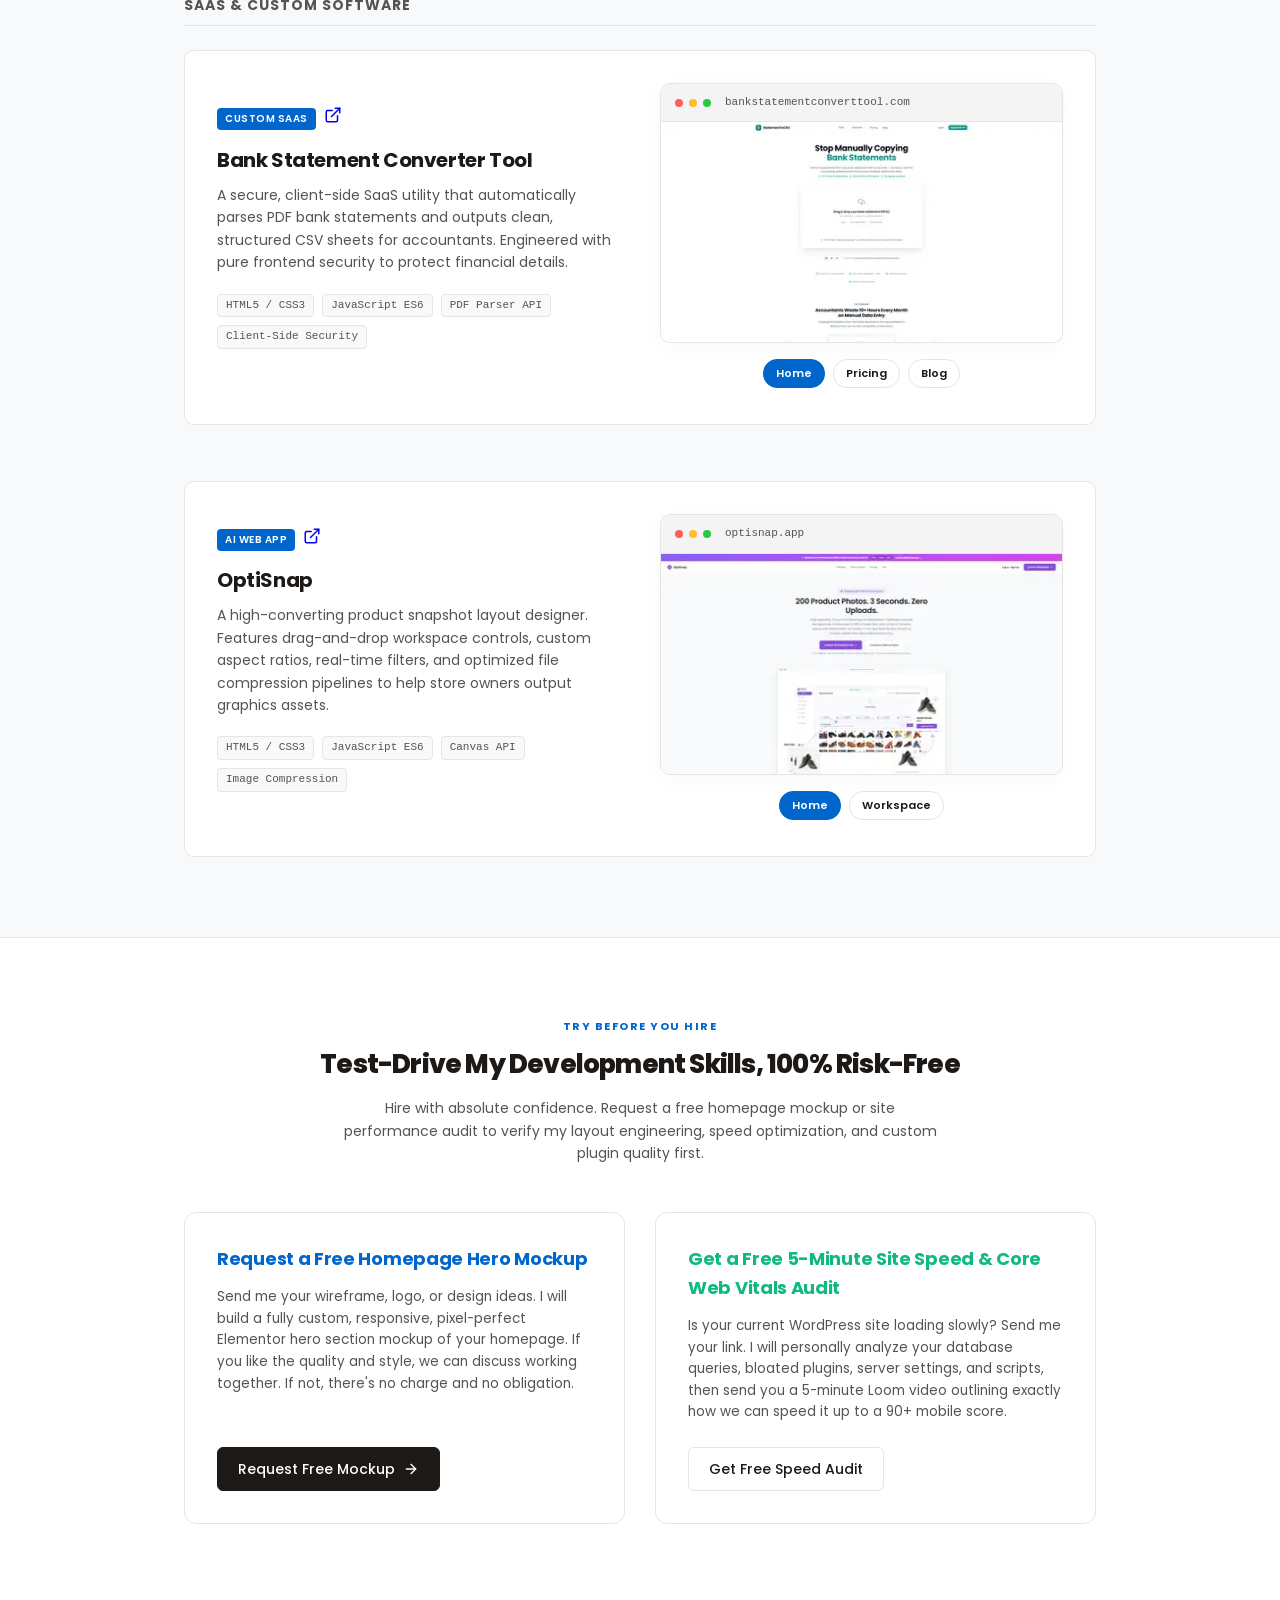
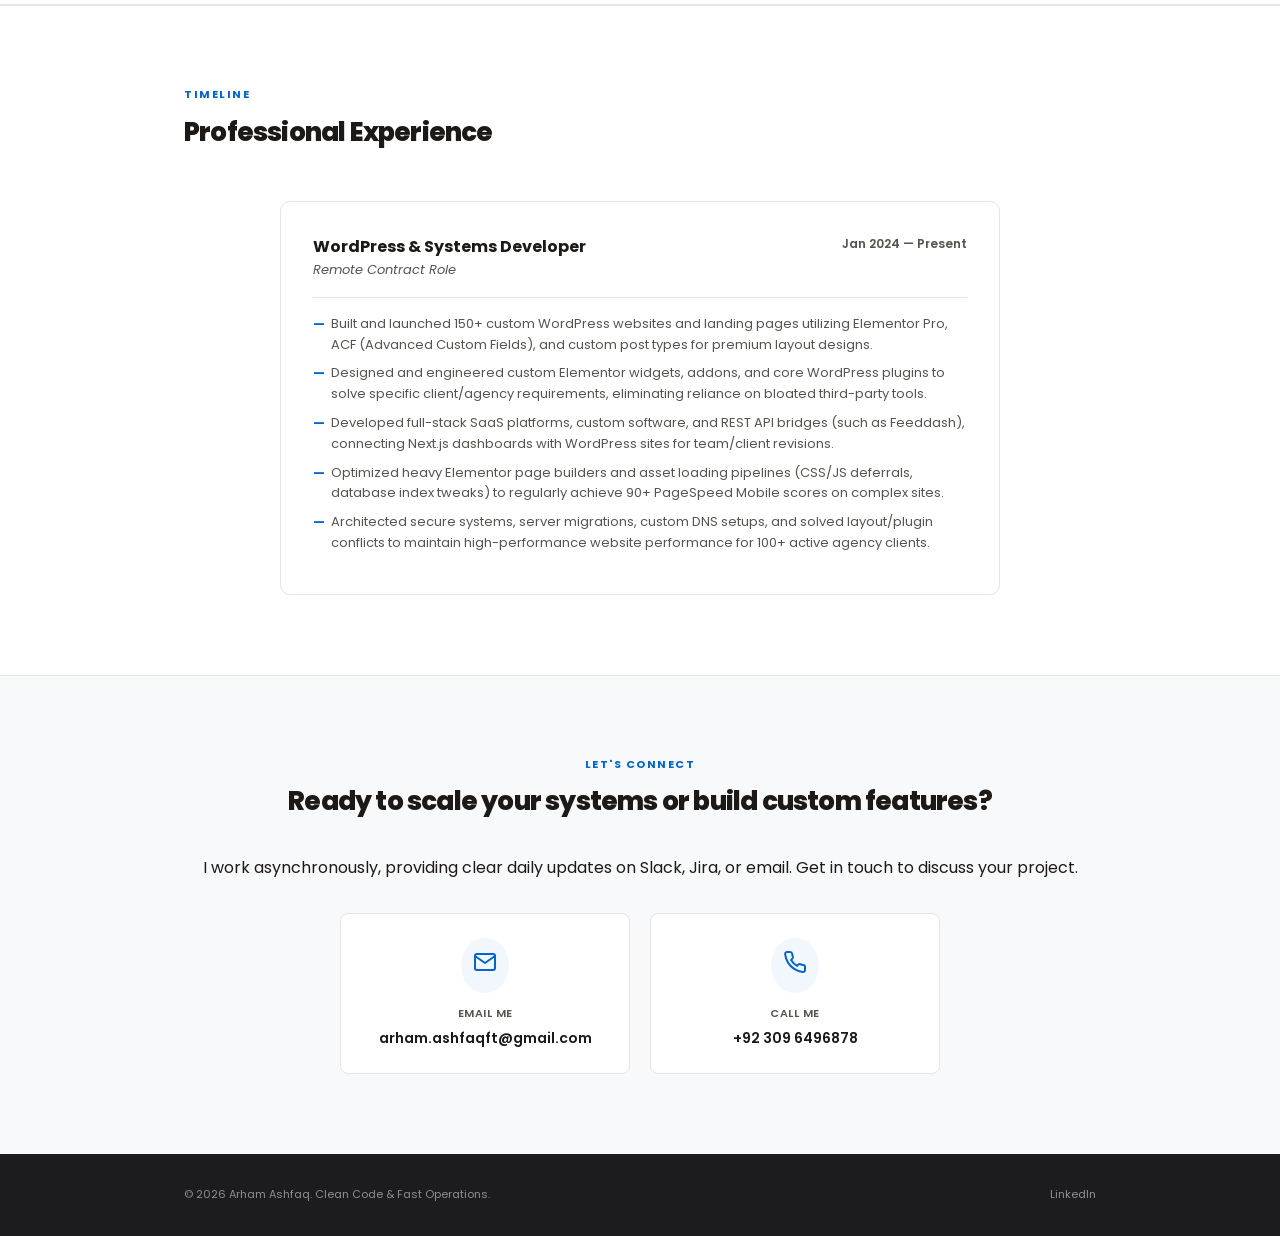
==== commit 689c44a9: "Change websites section header to WordPress Website Builds" ====
--- a/index.html
+++ b/index.html
@@ -317,7 +317,7 @@
                 <!-- CATEGORY 2: WORDPRESS WEBSITES -->
                 <div class="portfolio-item-wrapper" data-category="websites">
                     <div class="portfolio-group margin-top-lg">
-                        <h3 class="group-title">WordPress Website Optimization</h3>
+                        <h3 class="group-title">WordPress Website Builds</h3>
                         <!-- Interiors Redefined Website Project -->
                         <div class="featured-project-card margin-top-lg">
                             <div class="project-info">
